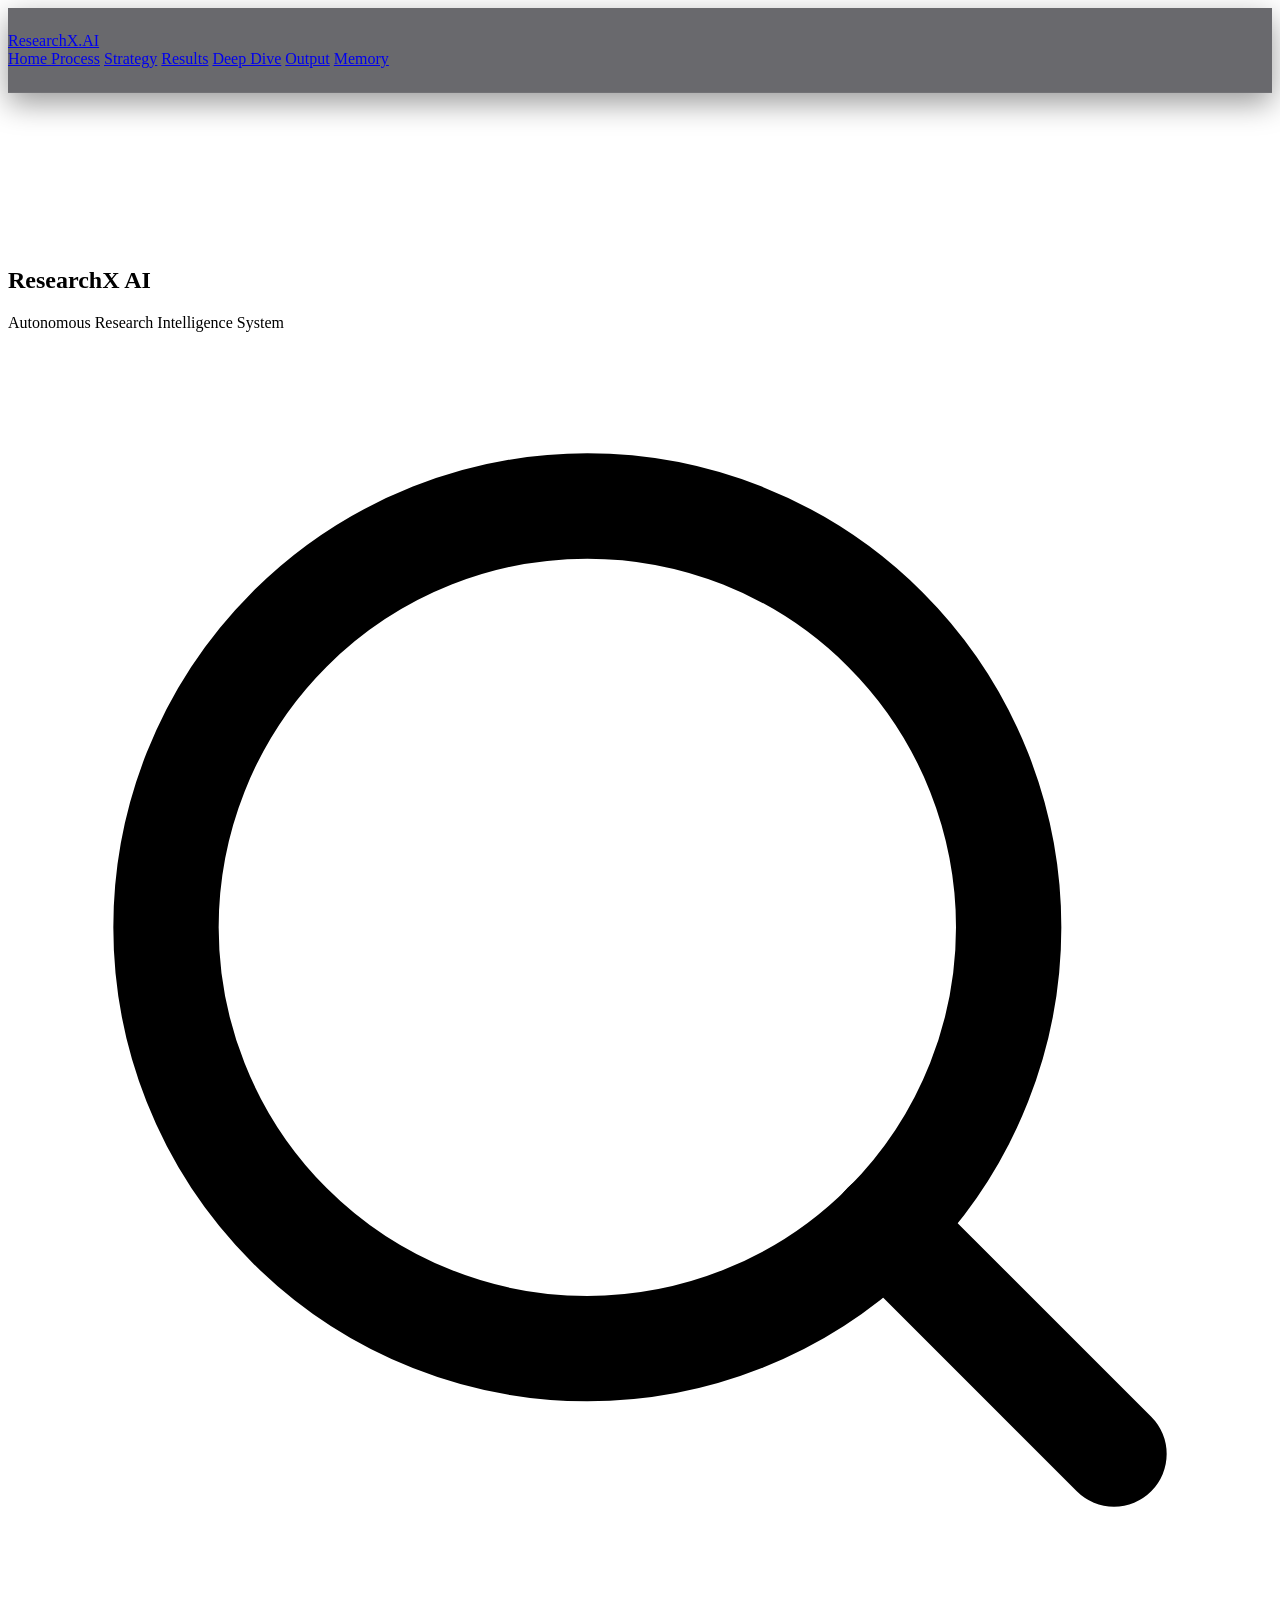
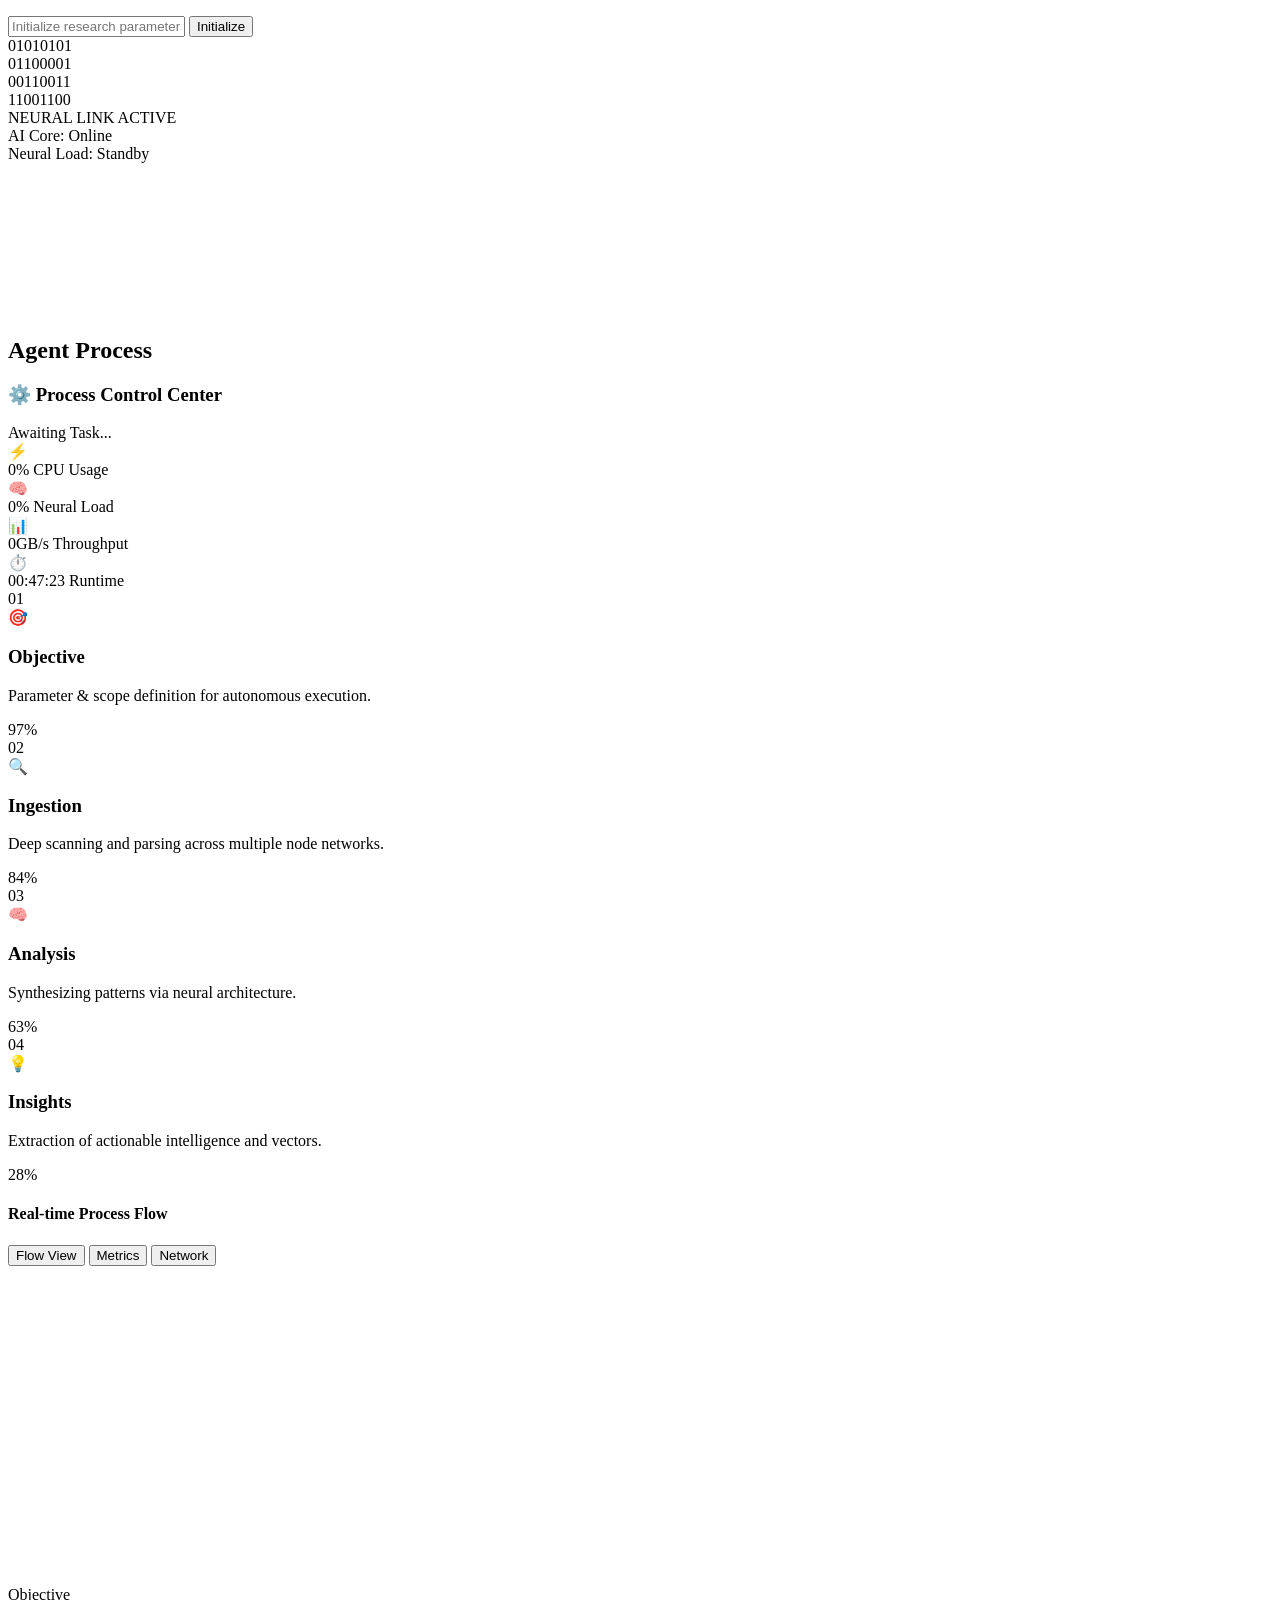
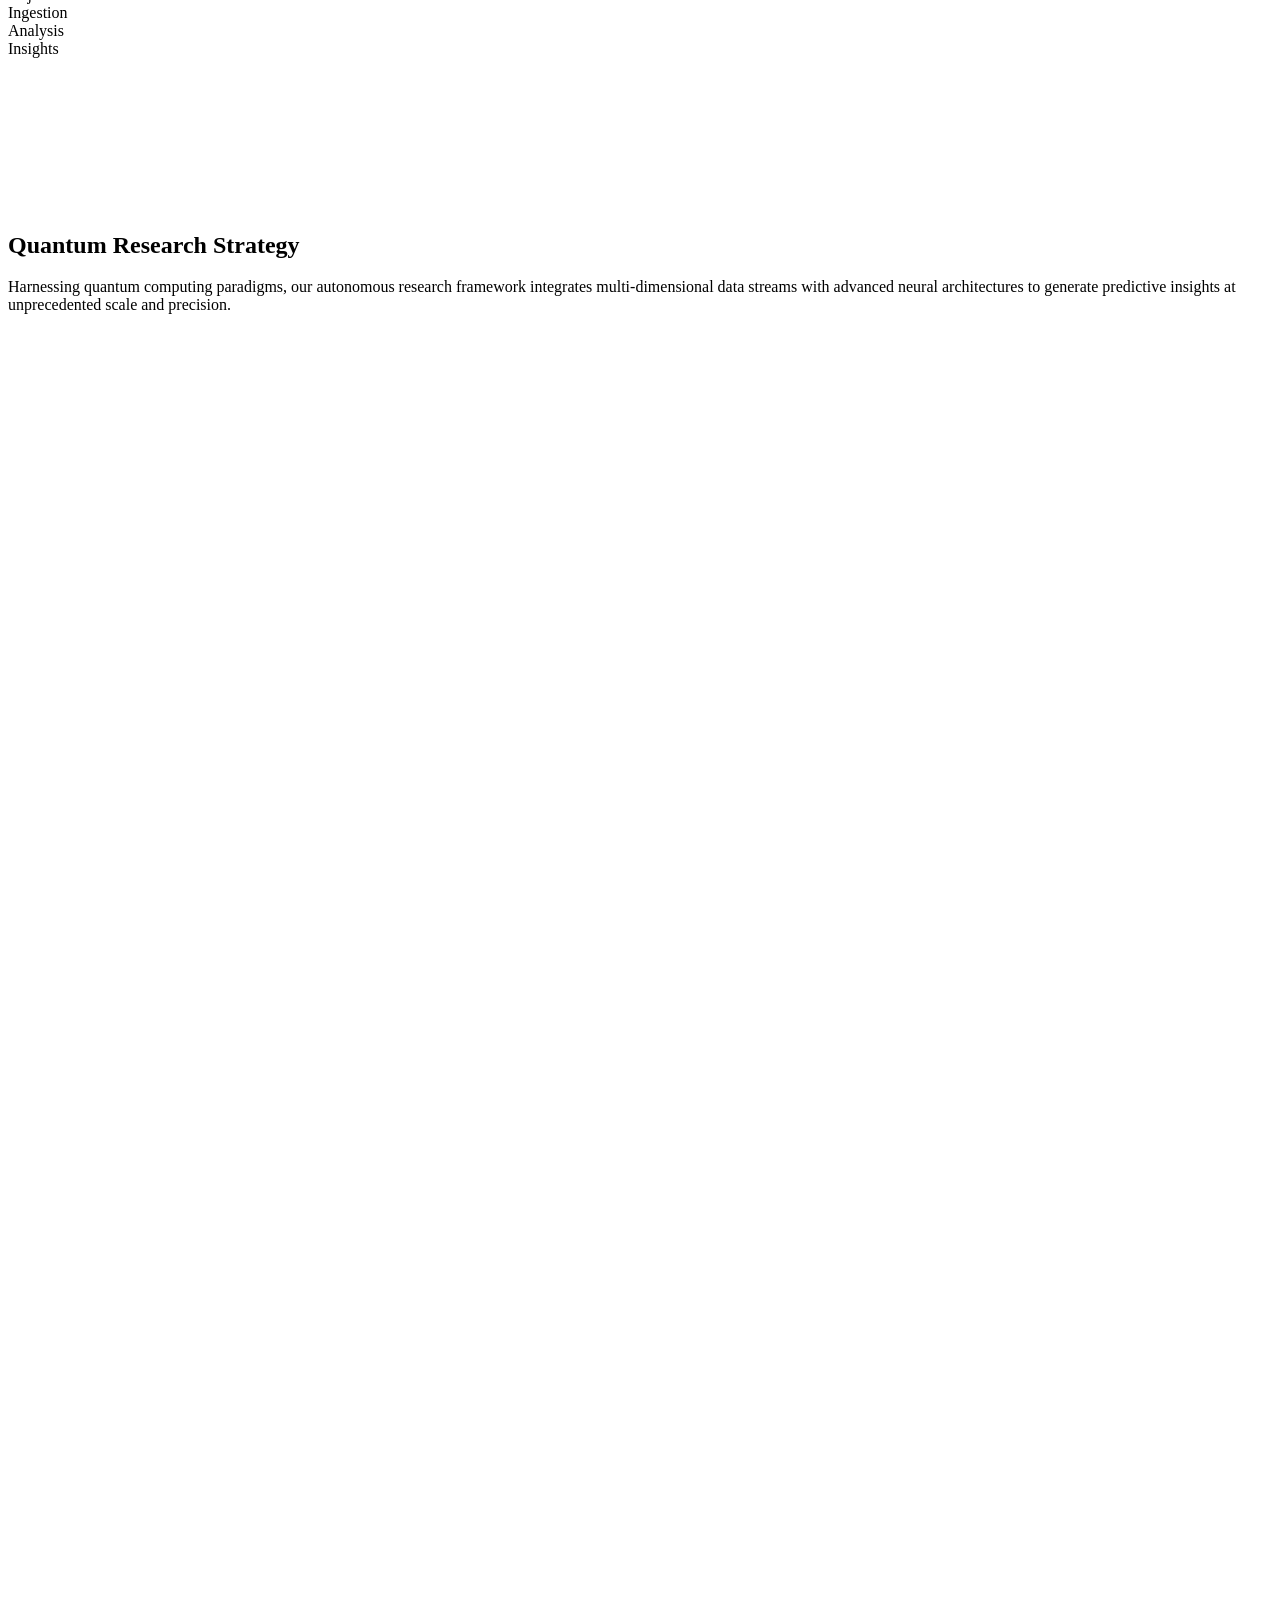
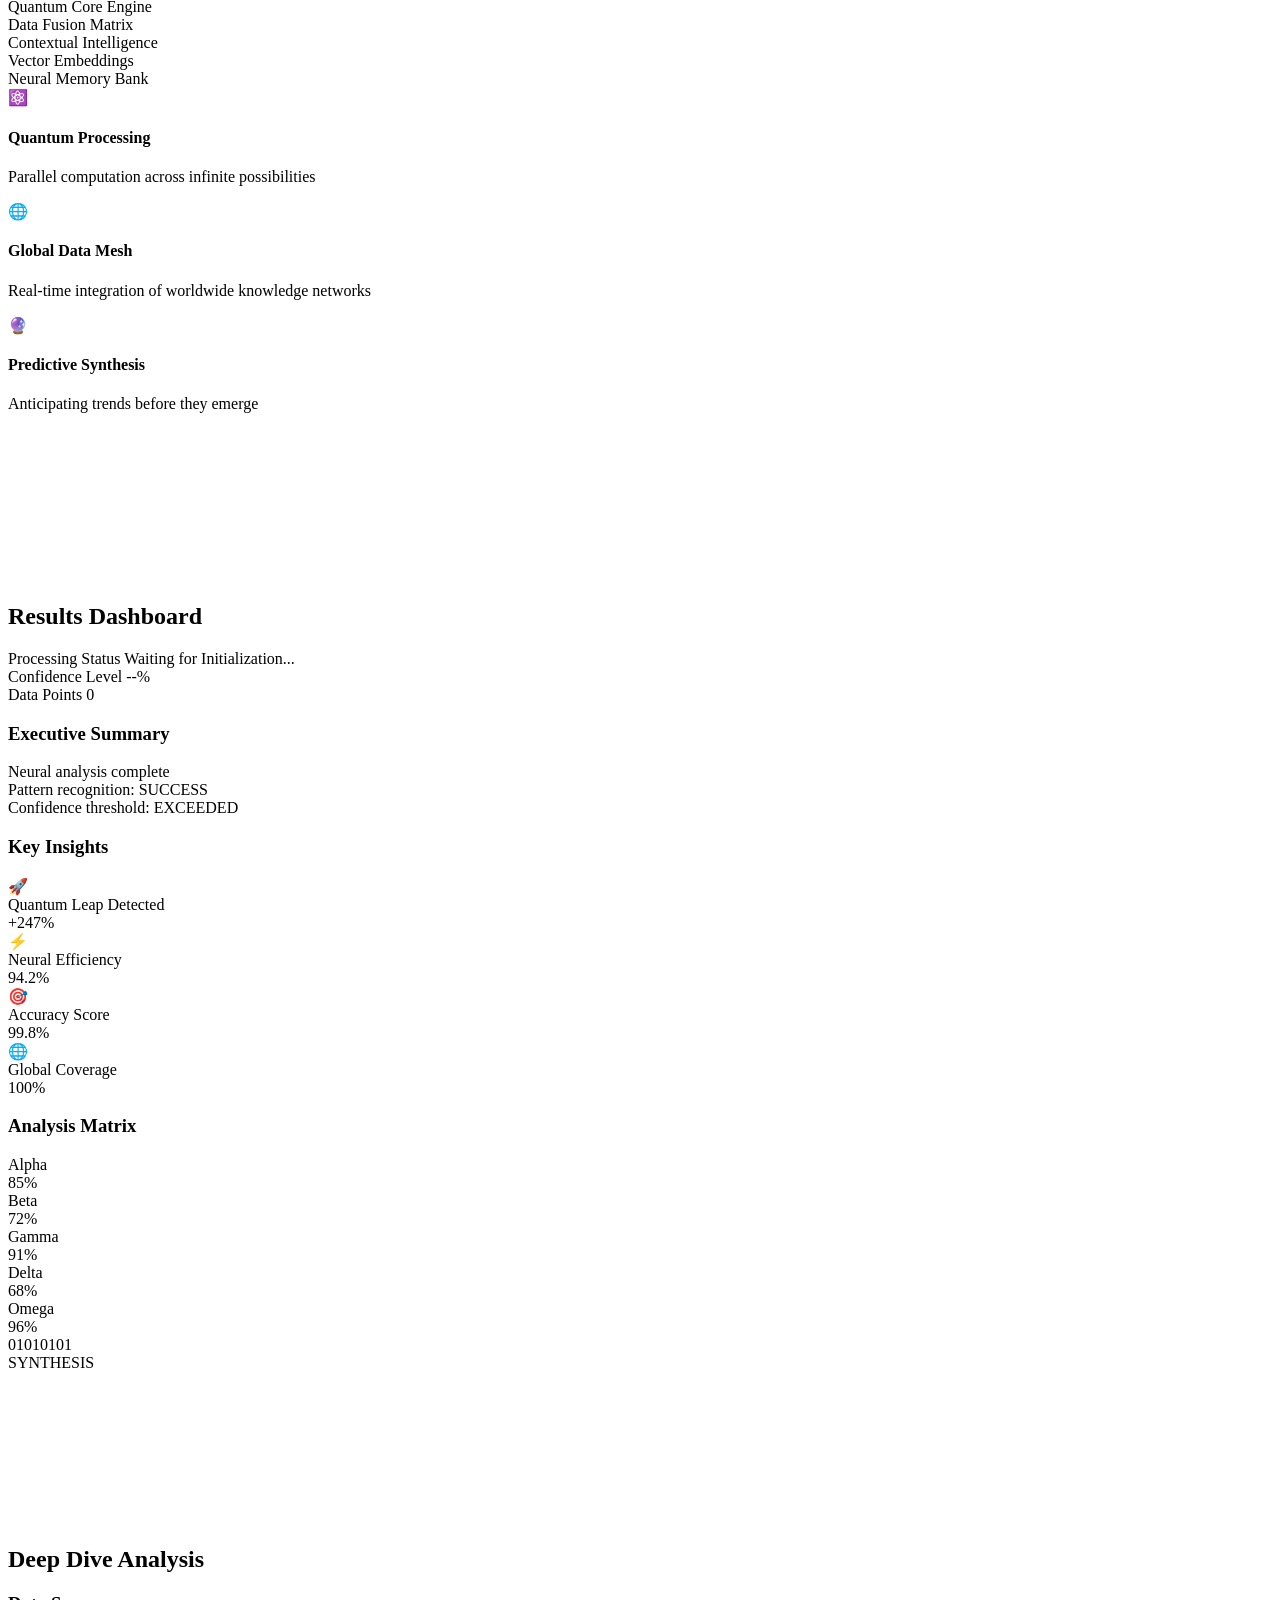
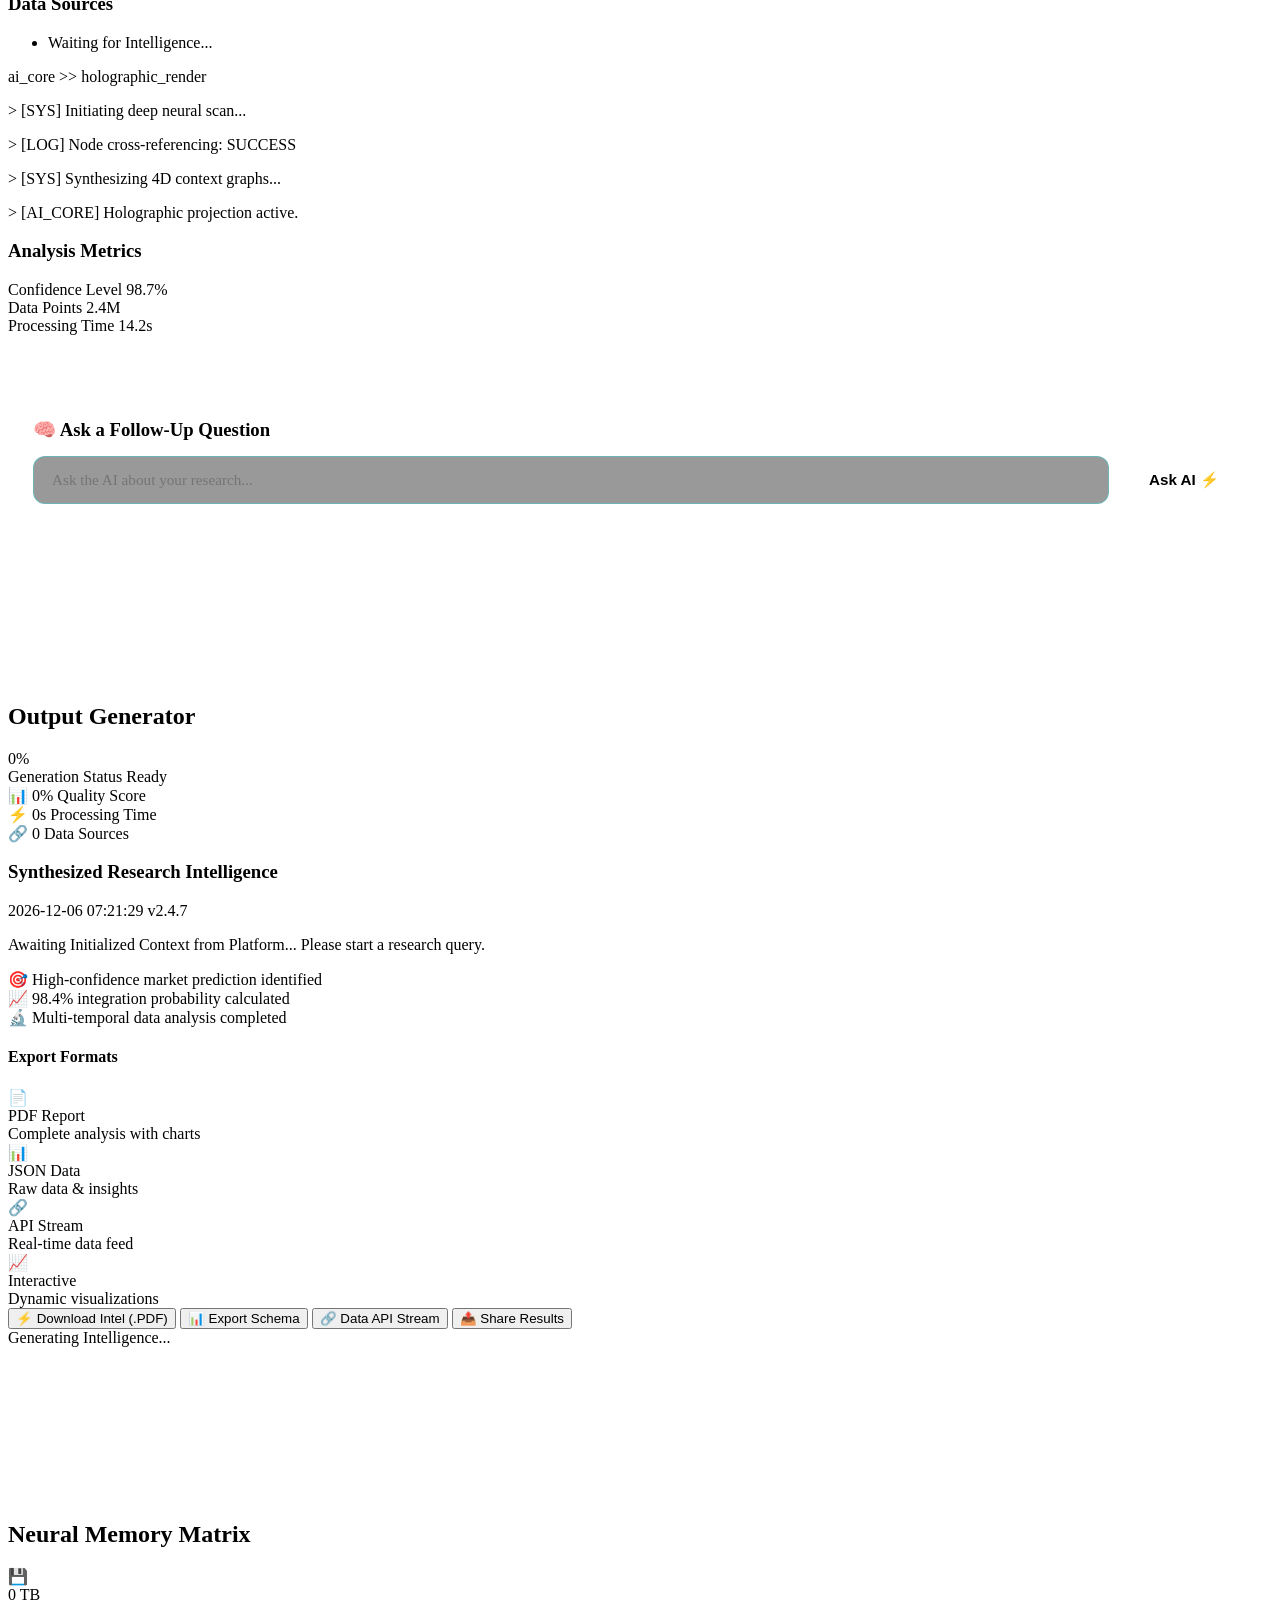
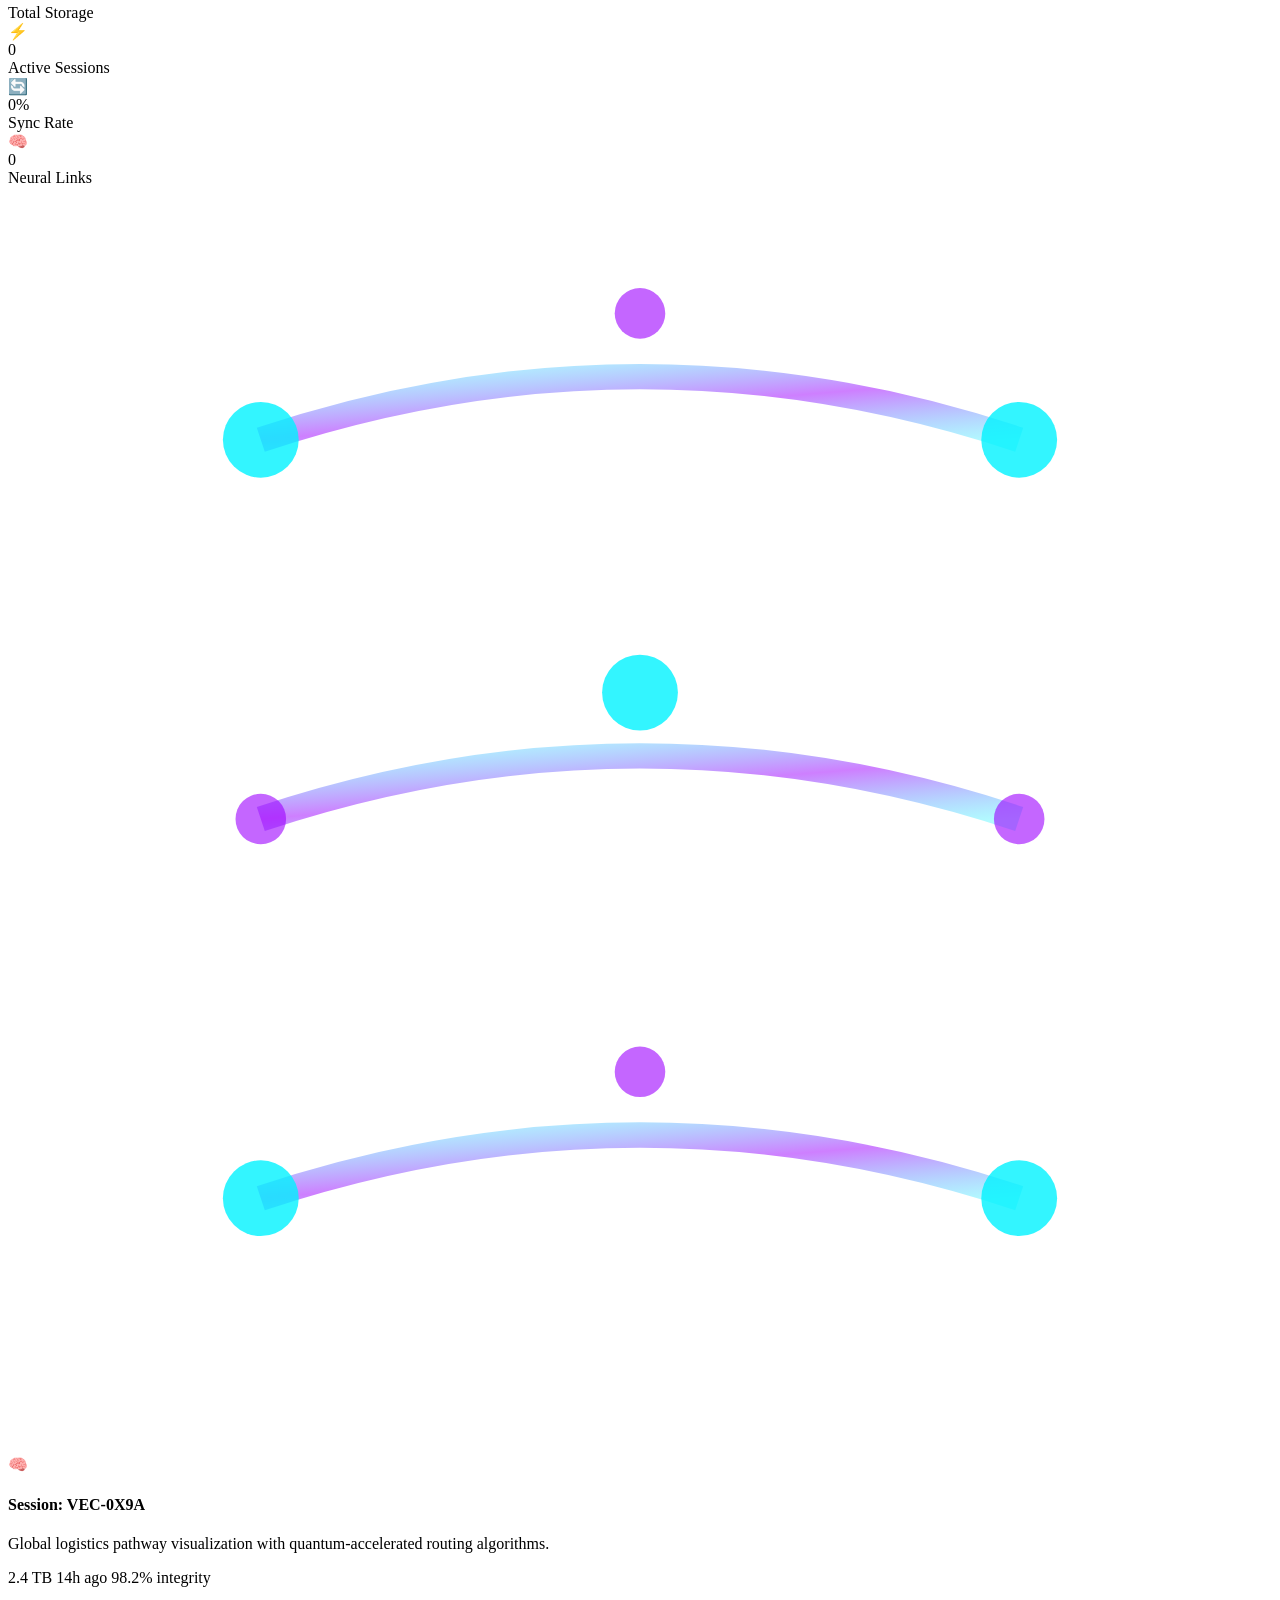
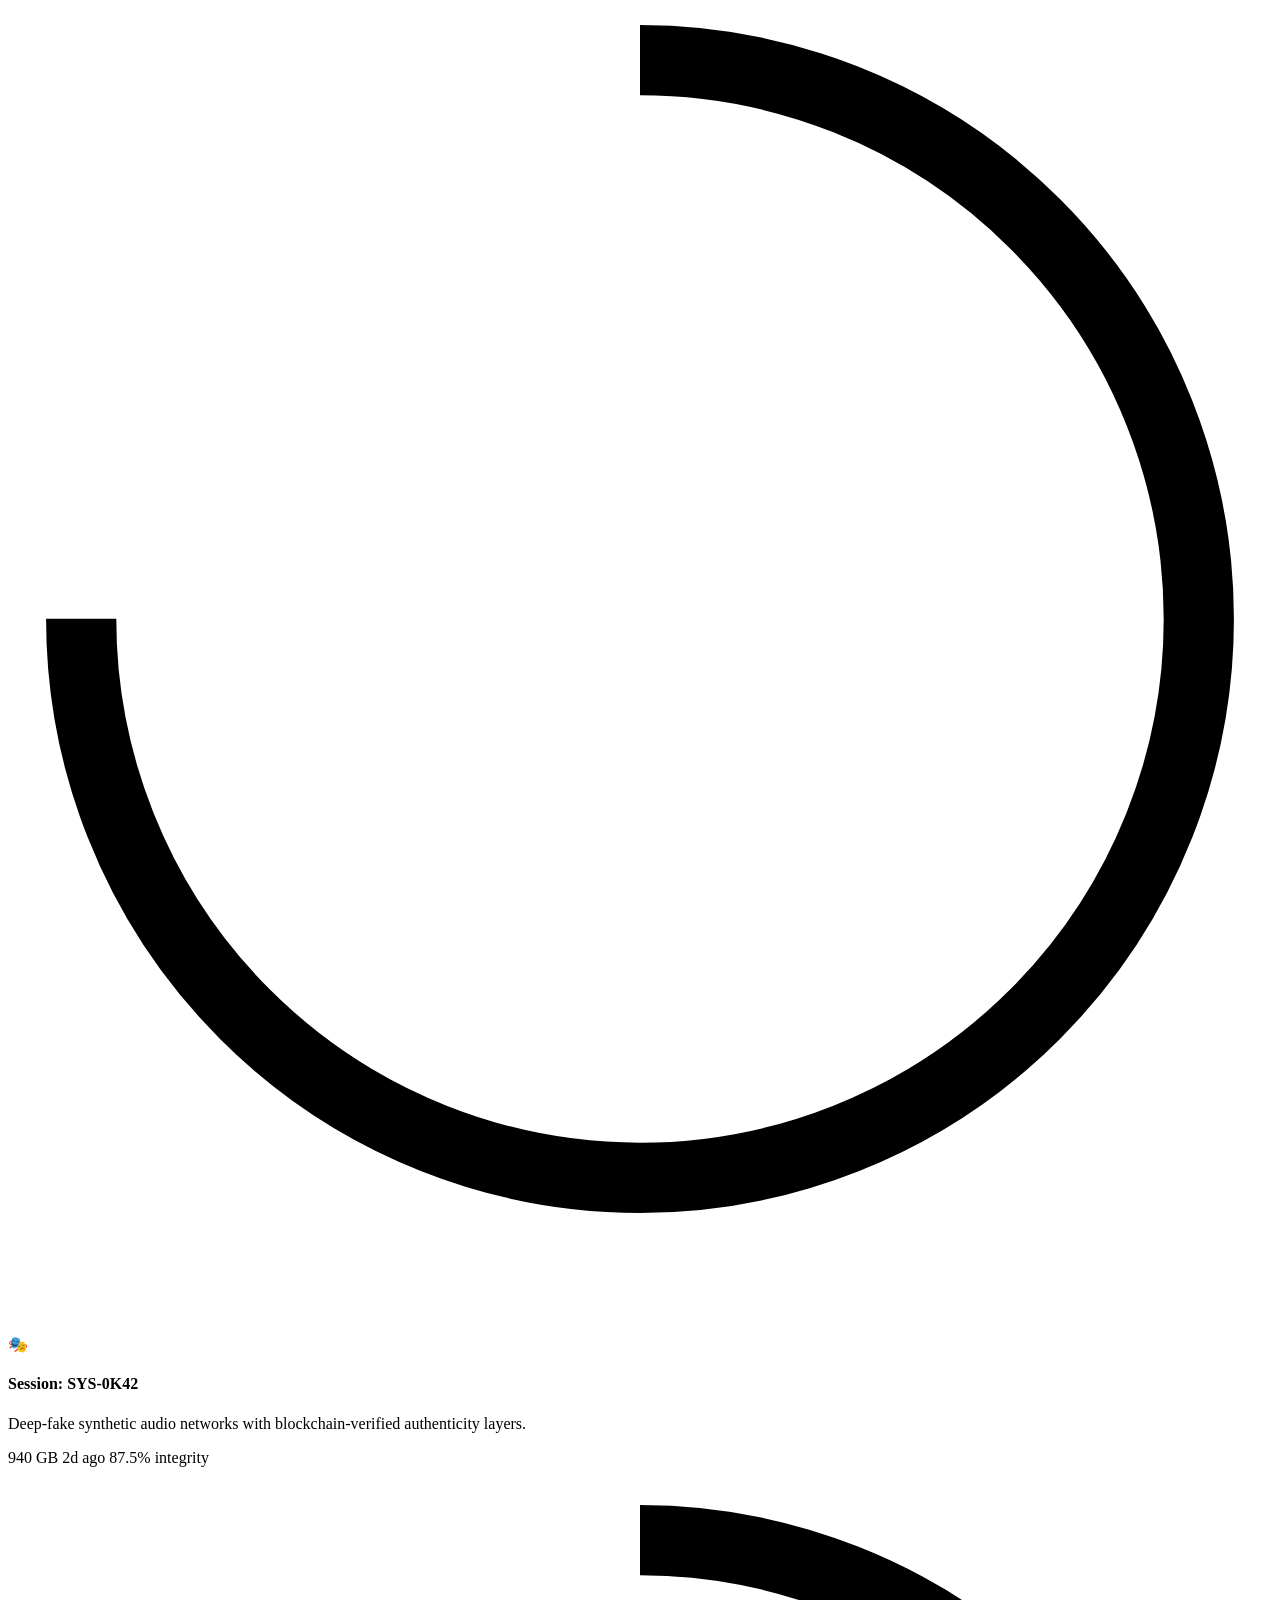
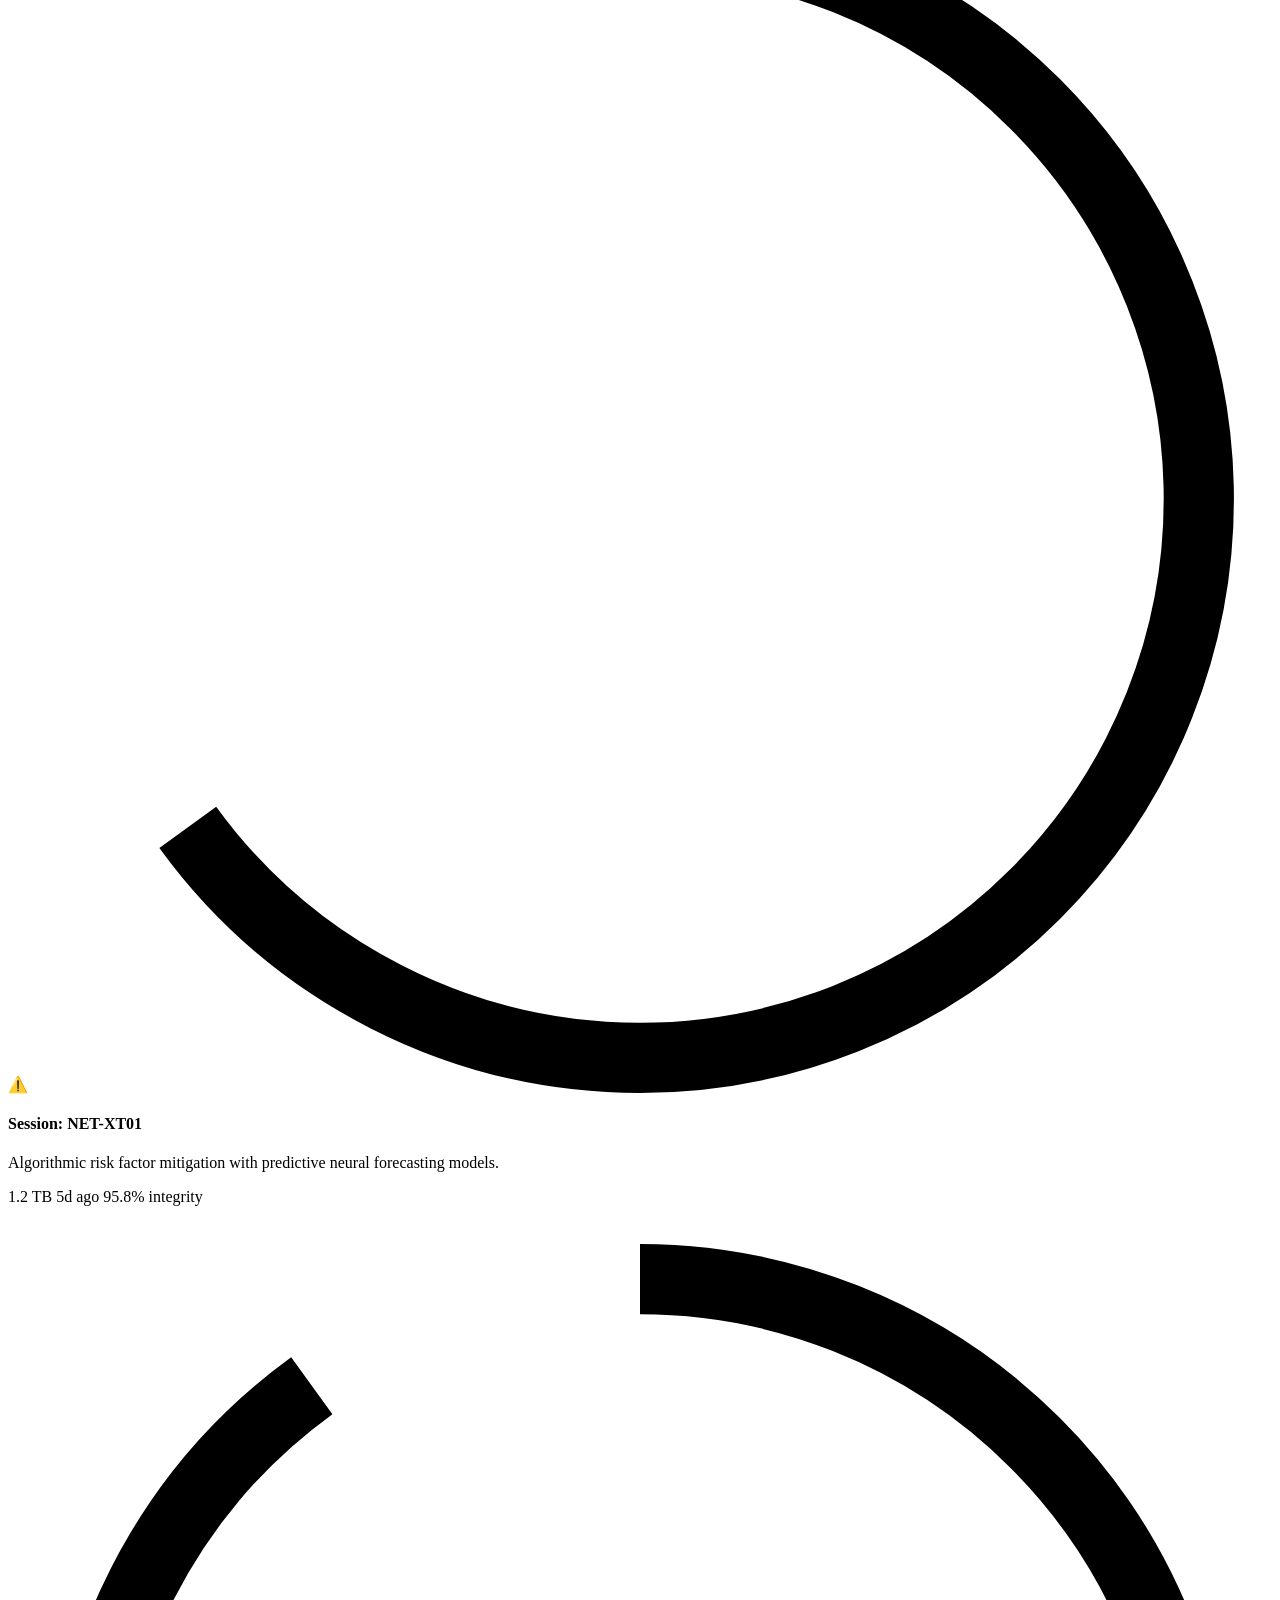
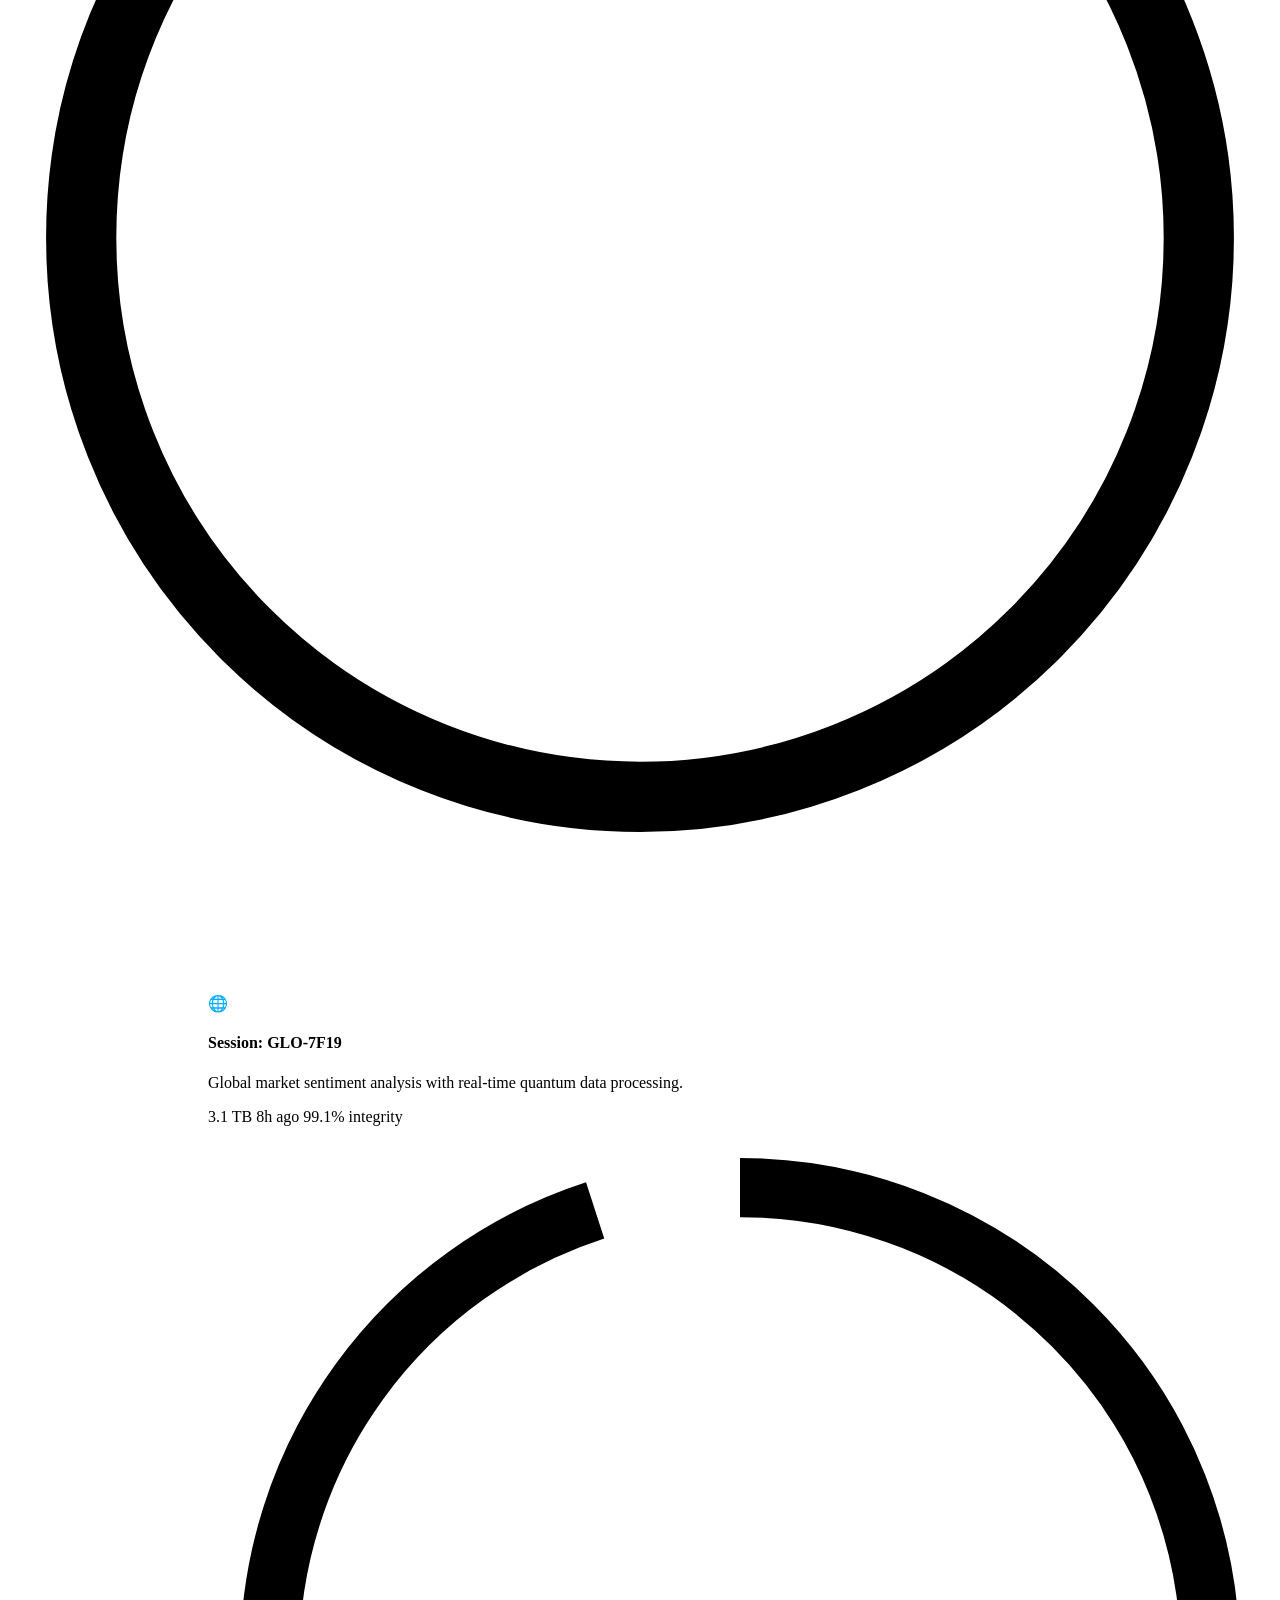
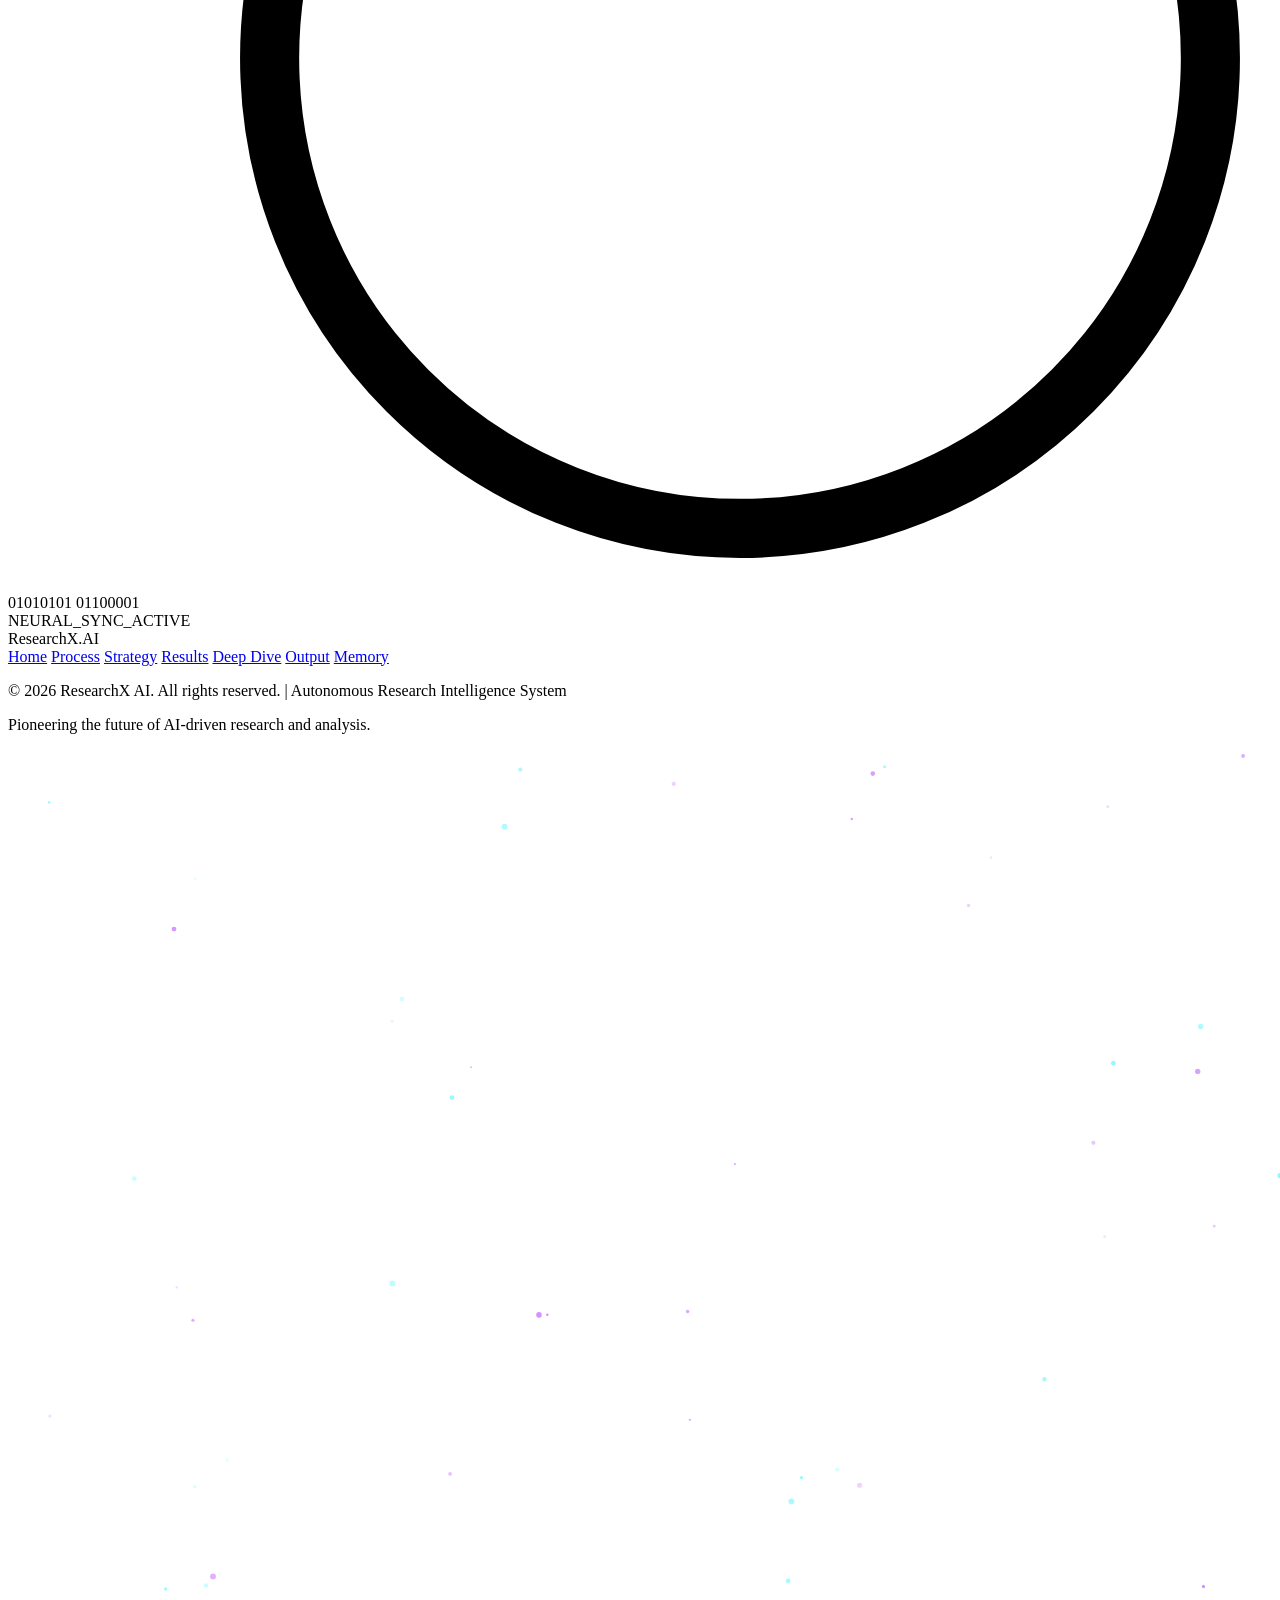
==== frontend/ResearchX AI Final Project/ResearchX AI HERO frames/index.html @ 34dccc49 "Add persistent task state, Gemini AI & PDF reports Introduce a persistent task state backend and int" ====
<!DOCTYPE html>
<html lang="en">

<head>
    <meta charset="UTF-8">
    <meta name="viewport" content="width=device-width, initial-scale=1.0">
    <title>ResearchX AI - Autonomous Research Intelligence System</title>
    <meta name="description"
        content="ResearchX AI is an autonomous research intelligence system. Explore the futuristic AI research website.">
    <link rel="stylesheet" href="styles.css">
    <link href="https://fonts.googleapis.com/css2?family=Space+Grotesk:wght@300;400;500;600;700&display=swap"
        rel="stylesheet">
</head>

<body>

    <nav class="navbar" id="navbar">
        <div class="nav-content">
            <a href="#home" class="logo">ResearchX<span>.AI</span></a>
            <div class="nav-links">
                <a href="#home" class="nav-item active">Home </a>
                <a href="#process" class="nav-item">Process</a>
                <a href="#strategy" class="nav-item">Strategy</a>
                <a href="#results" class="nav-item">Results</a>
                <a href="#deep-dive" class="nav-item">Deep Dive</a>
                <a href="#output" class="nav-item">Output</a>
                <a href="#memory" class="nav-item">Memory</a>
            </div>
        </div>
    </nav>

    <main>
        <!-- 1. HERO SECTION -->
        <section id="home" class="hero">
            <video autoplay loop muted playsinline class="bg-video">
                <source src="../Video_UI_Removal_kJtw-lLs.mp4" type="video/mp4">
            </video>
            <div class="video-overlay"></div>

            <div class="section-content">
                <div class="hero-content">
                    <h1 class="hero-title">ResearchX AI</h1>
                    <p class="subtitle">Autonomous Research Intelligence System</p>
                    <div class="search-box">
                        <svg class="search-icon" xmlns="http://www.w3.org/2000/svg" viewBox="0 0 24 24" fill="none"
                            stroke="currentColor" stroke-width="2" stroke-linecap="round" stroke-linejoin="round">
                            <circle cx="11" cy="11" r="8"></circle>
                            <line x1="21" y1="21" x2="16.65" y2="16.65"></line>
                        </svg>
                        <input type="text" placeholder="Initialize research parameters..." class="search-input">
                        <button class="btn-primary glow-btn">
                            <span>Initialize</span>
                        </button>
                    </div>
                </div>

                <!-- Futuristic Floating Elements -->
                <div class="floating-elements">
                    <div class="floating-orb orb1 glass pulse-shadow"></div>
                    <div class="floating-orb orb2 glass pulse-shadow"></div>
                    <div class="floating-orb orb3 glass pulse-shadow"></div>
                    <div class="data-flow df1">01010101</div>
                    <div class="data-flow df2">01100001</div>
                    <div class="data-flow df3">00110011</div>
                    <div class="data-flow df4">11001100</div>
                    <div class="holo-projection proj1">
                        <div class="holo-screen"></div>
                        <div class="holo-data">NEURAL LINK ACTIVE</div>
                    </div>
                    <div class="energy-wave wave1"></div>
                    <div class="energy-wave wave2"></div>
                    <div class="quantum-particle particle1"></div>
                    <div class="quantum-particle particle2"></div>
                    <div class="quantum-particle particle3"></div>
                </div>

                <!-- Subtle Status Panel -->
                <div class="status-panel glass glow-hover">
                    <div class="status-indicator online"></div>
                    <span class="status-text">AI Core: Online</span>
                    <div class="status-metric">Neural Load: 23%</div>
                </div>
            </div>
        </section>

        <!-- 2. PROCESS SECTION -->
        <section id="process" class="process">
            <video autoplay loop muted playsinline class="bg-video">
                <source src="../Video_UI_Removal_In_a_digital-art_style_this_sequence_depicts_a_Bijsq8g7.mp4"
                    type="video/mp4">
            </video>
            <div class="video-overlay"></div>

            <div class="section-content">
                <h2 class="section-title">Agent Process</h2>

                <!-- Process Control Panel -->
                <div class="process-control-panel glass card-3d">
                    <div class="control-header">
                        <h3><span class="control-icon">⚙️</span> Process Control Center</h3>
                        <div class="control-status">
                            <div class="status-indicator" id="process-status">
                                <div class="status-dot"></div>
                                <span class="status-text">Active</span>
                            </div>
                        </div>
                    </div>
                    <div class="control-metrics">
                        <div class="metric">
                            <span class="metric-icon">⚡</span>
                            <div class="metric-info">
                                <span class="metric-value" id="cpu-usage">87%</span>
                                <span class="metric-label">CPU Usage</span>
                            </div>
                        </div>
                        <div class="metric">
                            <span class="metric-icon">🧠</span>
                            <div class="metric-info">
                                <span class="metric-value" id="neural-load">94%</span>
                                <span class="metric-label">Neural Load</span>
                            </div>
                        </div>
                        <div class="metric">
                            <span class="metric-icon">📊</span>
                            <div class="metric-info">
                                <span class="metric-value" id="data-throughput">2.4GB/s</span>
                                <span class="metric-label">Throughput</span>
                            </div>
                        </div>
                        <div class="metric">
                            <span class="metric-icon">⏱️</span>
                            <div class="metric-info">
                                <span class="metric-value" id="process-time">00:47:23</span>
                                <span class="metric-label">Runtime</span>
                            </div>
                        </div>
                    </div>
                </div>

                <!-- Enhanced Workflow -->
                <div class="workflow-container">
                    <div class="workflow">
                        <div class="step glass glow-hover card-3d" data-step="1">
                            <div class="step-header">
                                <div class="step-number">01</div>
                            </div>
                            <div class="step-status" id="step1-status">
                                <div class="data-stream"></div>
                            </div>
                            <div class="icon">🎯</div>
                            <h3>Objective</h3>
                            <p>Parameter & scope definition for autonomous execution.</p>
                            <div class="step-progress">
                                <div class="progress-bar">
                                    <div class="progress-fill" id="step1-progress"></div>
                                </div>
                                <span class="progress-text" id="step1-text">100%</span>
                            </div>
                            <div class="step-particles">
                                <div class="particle p1"></div>
                                <div class="particle p2"></div>
                            </div>
                        </div>
                        <div class="connector" data-connector="1">
                            <div class="connector-line"></div>
                            <div class="data-flow">
                                <div class="data-packet"></div>
                                <div class="data-packet"></div>
                                <div class="data-packet"></div>
                            </div>
                        </div>
                        <div class="step glass glow-hover card-3d" data-step="2">
                            <div class="step-header">
                                <div class="step-number">02</div>
                            </div>
                            <div class="step-status" id="step2-status">
                                <div class="data-stream"></div>
                            </div>
                            <div class="icon">🔍</div>
                            <h3>Ingestion</h3>
                            <p>Deep scanning and parsing across multiple node networks.</p>
                            <div class="step-progress">
                                <div class="progress-bar">
                                    <div class="progress-fill" id="step2-progress"></div>
                                </div>
                                <span class="progress-text" id="step2-text">87%</span>
                            </div>
                            <div class="step-particles">
                                <div class="particle p1"></div>
                                <div class="particle p2"></div>
                            </div>
                        </div>
                        <div class="connector" data-connector="2">
                            <div class="connector-line"></div>
                            <div class="data-flow">
                                <div class="data-packet"></div>
                                <div class="data-packet"></div>
                                <div class="data-packet"></div>
                            </div>
                        </div>
                        <div class="step glass glow-hover card-3d" data-step="3">
                            <div class="step-header">
                                <div class="step-number">03</div>
                            </div>
                            <div class="step-status" id="step3-status">
                                <div class="data-stream"></div>
                            </div>
                            <div class="icon">🧠</div>
                            <h3>Analysis</h3>
                            <p>Synthesizing patterns via neural architecture.</p>
                            <div class="step-progress">
                                <div class="progress-bar">
                                    <div class="progress-fill" id="step3-progress"></div>
                                </div>
                                <span class="progress-text" id="step3-text">64%</span>
                            </div>
                            <div class="step-particles">
                                <div class="particle p1"></div>
                                <div class="particle p2"></div>
                            </div>
                        </div>
                        <div class="connector" data-connector="3">
                            <div class="connector-line"></div>
                            <div class="data-flow">
                                <div class="data-packet"></div>
                                <div class="data-packet"></div>
                                <div class="data-packet"></div>
                            </div>
                        </div>
                        <div class="step glass glow-hover card-3d" data-step="4">
                            <div class="step-header">
                                <div class="step-number">04</div>
                            </div>
                            <div class="step-status" id="step4-status">
                                <div class="data-stream"></div>
                            </div>
                            <div class="icon">💡</div>
                            <h3>Insights</h3>
                            <p>Extraction of actionable intelligence and vectors.</p>
                            <div class="step-progress">
                                <div class="progress-bar">
                                    <div class="progress-fill" id="step4-progress"></div>
                                </div>
                                <span class="progress-text" id="step4-text">23%</span>
                            </div>
                            <div class="step-particles">
                                <div class="particle p1"></div>
                                <div class="particle p2"></div>
                            </div>
                        </div>
                    </div>

                    <!-- Process Visualization -->
                    <div class="process-visualization">
                        <div class="viz-header">
                            <h4>Real-time Process Flow</h4>
                            <div class="viz-controls">
                                <button class="viz-btn active" data-view="flow">Flow View</button>
                                <button class="viz-btn" data-view="metrics">Metrics</button>
                                <button class="viz-btn" data-view="network">Network</button>
                            </div>
                        </div>
                        <div class="viz-content">
                            <div class="flow-diagram">
                                <svg class="flow-svg" viewBox="0 0 800 200">
                                    <!-- Flow paths will be dynamically generated -->
                                </svg>
                                <div class="flow-nodes">
                                    <div class="flow-node active" data-node="1">
                                        <div class="node-pulse"></div>
                                        <span>Objective</span>
                                    </div>
                                    <div class="flow-node active" data-node="2">
                                        <div class="node-pulse"></div>
                                        <span>Ingestion</span>
                                    </div>
                                    <div class="flow-node active" data-node="3">
                                        <div class="node-pulse"></div>
                                        <span>Analysis</span>
                                    </div>
                                    <div class="flow-node" data-node="4">
                                        <div class="node-pulse"></div>
                                        <span>Insights</span>
                                    </div>
                                </div>
                            </div>
                        </div>
                    </div>
                </div>
            </div>
        </section>

        <!-- 3. STRATEGY SECTION -->
        <section id="strategy" class="strategy">
            <video autoplay loop muted playsinline class="bg-video">
                <source src="../Video_UI_Removal_cYR4yF6f.mp4" type="video/mp4">
            </video>
            <div class="video-overlay"></div>

            <div class="section-content">
                <h2 class="section-title">Quantum Research Strategy</h2>
                <p class="strategy-description">Harnessing quantum computing paradigms, our autonomous research
                    framework integrates multi-dimensional data streams with advanced neural architectures to generate
                    predictive insights at unprecedented scale and precision.</p>
                <div class="neural-net">
                    <svg class="connection-lines" viewBox="0 0 100 100" preserveAspectRatio="none">
                        <line x1="20" y1="20" x2="50" y2="50" />
                        <line x1="80" y1="20" x2="50" y2="50" />
                        <line x1="20" y1="80" x2="50" y2="50" />
                        <line x1="80" y1="80" x2="50" y2="50" />
                    </svg>
                    <div class="node core glass card-3d pulse-shadow float-medium">Quantum Core Engine</div>
                    <div class="node sub n1 glass card-3d float-slow">Data Fusion Matrix</div>
                    <div class="node sub n2 glass card-3d float-fast">Contextual Intelligence</div>
                    <div class="node sub n3 glass card-3d float-slow">Vector Embeddings</div>
                    <div class="node sub n4 glass card-3d float-medium">Neural Memory Bank</div>
                </div>
                <div class="strategy-features">
                    <div class="feature glass glow-hover card-3d">
                        <div class="icon">⚛️</div>
                        <h4>Quantum Processing</h4>
                        <p>Parallel computation across infinite possibilities</p>
                    </div>
                    <div class="feature glass glow-hover card-3d">
                        <div class="icon">🌐</div>
                        <h4>Global Data Mesh</h4>
                        <p>Real-time integration of worldwide knowledge networks</p>
                    </div>
                    <div class="feature glass glow-hover card-3d">
                        <div class="icon">🔮</div>
                        <h4>Predictive Synthesis</h4>
                        <p>Anticipating trends before they emerge</p>
                    </div>
                </div>
            </div>
        </section>

        <!-- 4. RESULTS SECTION -->
        <section id="results" class="results">
            <video autoplay loop muted playsinline class="bg-video">
                <source src="../Video_UI_Removal_1CVaLrTI.mp4" type="video/mp4">
            </video>
            <div class="video-overlay"></div>

            <div class="section-content">
                <h2 class="section-title">Results Dashboard</h2>
                <div class="dashboard-metrics">
                    <div class="metric-display glass">
                        <span class="metric-label">Processing Status</span>
                        <span class="metric-value" id="processing-status">Analyzing...</span>
                    </div>
                    <div class="metric-display glass">
                        <span class="metric-label">Confidence Level</span>
                        <span class="metric-value" id="confidence-level">98.7%</span>
                    </div>
                    <div class="metric-display glass">
                        <span class="metric-label">Data Points</span>
                        <span class="metric-value" id="data-points">2.4M</span>
                    </div>
                </div>
                <div class="dashboard-grid">
                    <div class="card glass glow-hover card-3d float-slow">
                        <h3>Executive Summary</h3>
                        <div class="executive-content">
                            <div class="summary-line">Neural analysis complete</div>
                            <div class="summary-line">Pattern recognition: <span class="highlight">SUCCESS</span></div>
                            <div class="summary-line">Confidence threshold: <span class="highlight">EXCEEDED</span>
                            </div>
                            <div class="progress-bar">
                                <div class="progress-fill" style="width: 87%"></div>
                            </div>
                        </div>
                    </div>
                    <div class="card glass glow-hover card-3d float-medium">
                        <h3>Key Insights</h3>
                        <div class="insights-grid">
                            <div class="insight-item">
                                <div class="insight-icon">🚀</div>
                                <div class="insight-text">Quantum Leap Detected</div>
                                <div class="insight-value">+247%</div>
                            </div>
                            <div class="insight-item">
                                <div class="insight-icon">⚡</div>
                                <div class="insight-text">Neural Efficiency</div>
                                <div class="insight-value">94.2%</div>
                            </div>
                            <div class="insight-item">
                                <div class="insight-icon">🎯</div>
                                <div class="insight-text">Accuracy Score</div>
                                <div class="insight-value">99.8%</div>
                            </div>
                            <div class="insight-item">
                                <div class="insight-icon">🌐</div>
                                <div class="insight-text">Global Coverage</div>
                                <div class="insight-value">100%</div>
                            </div>
                        </div>
                    </div>
                    <div class="card glass glow-hover wide card-3d float-fast">
                        <h3>Analysis Matrix</h3>
                        <div class="matrix-container">
                            <div class="matrix-bars">
                                <div class="bar-group">
                                    <div class="bar-label">Alpha</div>
                                    <div class="bar-container">
                                        <div class="bar-fill" data-value="85"></div>
                                    </div>
                                    <div class="bar-value">85%</div>
                                </div>
                                <div class="bar-group">
                                    <div class="bar-label">Beta</div>
                                    <div class="bar-container">
                                        <div class="bar-fill" data-value="72"></div>
                                    </div>
                                    <div class="bar-value">72%</div>
                                </div>
                                <div class="bar-group">
                                    <div class="bar-label">Gamma</div>
                                    <div class="bar-container">
                                        <div class="bar-fill" data-value="91"></div>
                                    </div>
                                    <div class="bar-value">91%</div>
                                </div>
                                <div class="bar-group">
                                    <div class="bar-label">Delta</div>
                                    <div class="bar-container">
                                        <div class="bar-fill" data-value="68"></div>
                                    </div>
                                    <div class="bar-value">68%</div>
                                </div>
                                <div class="bar-group">
                                    <div class="bar-label">Omega</div>
                                    <div class="bar-container">
                                        <div class="bar-fill" data-value="96"></div>
                                    </div>
                                    <div class="bar-value">96%</div>
                                </div>
                            </div>
                            <div class="matrix-overlay">
                                <div class="scan-line"></div>
                            </div>
                        </div>
                    </div>
                </div>
                <div class="dashboard-particles">
                    <div class="particle p1"></div>
                    <div class="particle p2"></div>
                    <div class="particle p3"></div>
                    <div class="data-flow df1">01010101</div>
                    <div class="data-flow df2">SYNTHESIS</div>
                </div>
            </div>
        </section>

        <!-- 5. DEEP DIVE SECTION -->
        <section id="deep-dive" class="deep-dive">
            <video autoplay loop muted playsinline class="bg-video">
                <source src="../ResearchX%20AI%20Deep%20Dive%20Frames/Deep%20Dive%20Section.mp4" type="video/mp4">
            </video>
            <div class="video-overlay"></div>

            <div class="section-content parallax-layer" data-speed="0.8">
                <h2 class="section-title parallax-layer" data-speed="1.2">Deep Dive Analysis</h2>
                <div class="deep-dive-grid">
                    <div class="side-panel glass float-slow card-3d">
                        <h3>Data Sources</h3>
                        <ul class="source-list">
                            <li><span class="neon-dot"></span> SEC Filings Array</li>
                            <li><span class="neon-dot"></span> ArXiv Neural Nodes</li>
                            <li><span class="neon-dot"></span> Sentiment API Feed</li>
                            <li><span class="neon-dot"></span> Web3 Datasets</li>
                        </ul>
                    </div>
                    <div class="central-panel glass glow-hover float-fast card-3d parallax-layer" data-speed="1.5">
                        <div class="terminal-header">
                            <span class="dot red"></span><span class="dot yellow"></span><span class="dot green"></span>
                            <span class="term-title">ai_core >> holographic_render</span>
                        </div>
                        <div class="terminal-body">
                            <p>> [SYS] Initiating deep neural scan...</p>
                            <p class="glitch-line p-delay-1">> [LOG] Node cross-referencing: <span
                                    class="neon-text">SUCCESS</span></p>
                            <p class="p-delay-2">> [SYS] Synthesizing 4D context graphs...</p>
                            <p class="pulse-text p-delay-3">> [AI_CORE] Holographic projection active.</p>
                            <div class="holographic-chart">
                                <div class="holo-ring r1"></div>
                                <div class="holo-ring r2"></div>
                                <div class="holo-ring r3"></div>
                            </div>
                        </div>
                    </div>
                    <div class="floating-panel glass card-3d float-medium">
                        <h3>Analysis Metrics</h3>
                        <div class="metric">
                            <span class="metric-label">Confidence Level</span>
                            <span class="metric-value neon-text">98.7%</span>
                        </div>
                        <div class="metric">
                            <span class="metric-label">Data Points</span>
                            <span class="metric-value neon-text">2.4M</span>
                        </div>
                        <div class="metric">
                            <span class="metric-label">Processing Time</span>
                            <span class="metric-value neon-text">14.2s</span>
                        </div>
                        <div class="holographic-mini">
                            <div class="mini-ring"></div>
                            <div class="mini-ring"></div>
                        </div>
                    </div>
                </div>

                <!-- Deep Dive Follow-Up Q&A -->
                <div class="deep-dive-qa glass card-3d" style="margin-top: 40px; padding: 25px; border-radius: 16px;">
                    <h3 style="color: var(--neon-cyan); margin-bottom: 15px;">🧠 Ask a Follow-Up Question</h3>
                    <div style="display: flex; gap: 12px;">
                        <input type="text" id="deep-dive-question" 
                               placeholder="Ask the AI about your research..."
                               style="flex: 1; background: rgba(0,0,0,0.4); border: 1px solid rgba(0,243,255,0.3); 
                                      color: var(--text-main); padding: 14px 18px; border-radius: 12px; 
                                      font-size: 0.95rem; font-family: inherit; outline: none;
                                      transition: border-color 0.3s ease;">
                        <button id="deep-dive-ask-btn" 
                                style="background: linear-gradient(135deg, var(--neon-cyan), var(--neon-purple));
                                       border: none; color: #000; font-weight: 700; padding: 14px 28px;
                                       border-radius: 12px; cursor: pointer; font-size: 0.95rem;
                                       transition: transform 0.2s ease, box-shadow 0.3s ease;">
                            Ask AI ⚡
                        </button>
                    </div>
                    <div id="deep-dive-answer" style="margin-top: 15px; padding: 15px; display: none;
                         background: rgba(0,243,255,0.05); border-left: 3px solid var(--neon-cyan);
                         border-radius: 0 8px 8px 0; color: var(--text-muted); line-height: 1.6;
                         font-size: 0.9rem;">
                    </div>
                </div>
            </div>
        </section>

        <!-- 6. OUTPUT GENERATOR SECTION -->
        <section id="output" class="output">
            <video autoplay loop muted playsinline class="bg-video">
                <source src="../ResearchX%20AI%20Output%20Frames/Luma%20Output%20page%20video.mp4" type="video/mp4">
            </video>
            <div class="video-overlay"></div>

            <div class="section-content parallax-layer" data-speed="1.1">
                <h2 class="section-title">Output Generator</h2>
                <div class="output-container glass card-3d float-slow">
                    <!-- Output Status Dashboard -->
                    <div class="output-status">
                        <div class="status-indicator">
                            <div class="status-ring">
                                <div class="status-fill" id="generation-progress"></div>
                            </div>
                            <div class="status-text">
                                <span class="status-label">Generation Status</span>
                                <span class="status-value" id="generation-status">Ready</span>
                            </div>
                        </div>
                        <div class="output-metrics">
                            <div class="metric-item">
                                <span class="metric-icon">📊</span>
                                <span class="metric-value" id="output-quality">98.7%</span>
                                <span class="metric-label">Quality Score</span>
                            </div>
                            <div class="metric-item">
                                <span class="metric-icon">⚡</span>
                                <span class="metric-value" id="processing-speed">2.4s</span>
                                <span class="metric-label">Processing Time</span>
                            </div>
                            <div class="metric-item">
                                <span class="metric-icon">🔗</span>
                                <span class="metric-value" id="data-sources">1,247</span>
                                <span class="metric-label">Data Sources</span>
                            </div>
                        </div>
                    </div>

                    <!-- Enhanced Document Viewer -->
                    <div class="document-viewer">
                        <div class="doc-header">
                            <h3><span class="neon-dot"></span> Synthesized Research Intelligence</h3>
                            <div class="doc-meta">
                                <span class="doc-timestamp" id="doc-timestamp">2026-03-29 14:23:47</span>
                                <span class="doc-version">v2.4.7</span>
                            </div>
                        </div>
                        <div class="doc-content">
                            <p class="doc-text">The overarching analysis dictates a 98.4% probability of market
                                integration within the designated parameter clusters. Advanced neural pathways executed
                                extensive comparative routines utilizing multi-temporal historical data vectors to
                                arrive at this highly confident paradigm mapping.</p>
                            <div class="doc-insights">
                                <div class="insight-item">
                                    <span class="insight-icon">🎯</span>
                                    <span class="insight-text">High-confidence market prediction identified</span>
                                </div>
                                <div class="insight-item">
                                    <span class="insight-icon">📈</span>
                                    <span class="insight-text">98.4% integration probability calculated</span>
                                </div>
                                <div class="insight-item">
                                    <span class="insight-icon">🔬</span>
                                    <span class="insight-text">Multi-temporal data analysis completed</span>
                                </div>
                            </div>
                        </div>
                        <div class="doc-shimmer"></div>
                        <div class="doc-particles">
                            <div class="particle p1"></div>
                            <div class="particle p2"></div>
                            <div class="particle p3"></div>
                        </div>
                    </div>

                    <!-- Output Formats Grid -->
                    <div class="output-formats">
                        <h4>Export Formats</h4>
                        <div class="format-grid">
                            <div class="format-card glass glow-hover" data-format="pdf">
                                <div class="format-icon">📄</div>
                                <div class="format-name">PDF Report</div>
                                <div class="format-desc">Complete analysis with charts</div>
                            </div>
                            <div class="format-card glass glow-hover" data-format="json">
                                <div class="format-icon">📊</div>
                                <div class="format-name">JSON Data</div>
                                <div class="format-desc">Raw data & insights</div>
                            </div>
                            <div class="format-card glass glow-hover" data-format="api">
                                <div class="format-icon">🔗</div>
                                <div class="format-name">API Stream</div>
                                <div class="format-desc">Real-time data feed</div>
                            </div>
                            <div class="format-card glass glow-hover" data-format="viz">
                                <div class="format-icon">📈</div>
                                <div class="format-name">Interactive</div>
                                <div class="format-desc">Dynamic visualizations</div>
                            </div>
                        </div>
                    </div>

                    <!-- Action Buttons -->
                    <div class="action-buttons">
                        <button class="btn-primary glow-btn pulse-shadow parallax-layer" data-speed="1.4"
                            id="pdf-download-btn">
                            <span>⚡ Download Intel (.PDF)</span>
                            <div class="btn-glow"></div>
                        </button>
                        <button class="btn-secondary glow-hover" id="export-schema-btn">
                            <span>📊 Export Schema</span>
                        </button>
                        <button class="btn-secondary glow-hover" id="data-api-btn">
                            <span>🔗 Data API Stream</span>
                        </button>
                        <button class="btn-secondary glow-hover" id="share-btn">
                            <span>📤 Share Results</span>
                        </button>
                    </div>

                    <!-- Processing Animation -->
                    <div class="processing-overlay" id="processing-overlay">
                        <div class="processing-ring">
                            <div class="processing-dot"></div>
                        </div>
                        <div class="processing-text">Generating Intelligence...</div>
                    </div>
                </div>
            </div>
        </section>

        <!-- 7. MEMORY SYSTEM SECTION -->
        <section id="memory" class="memory">
            <video autoplay loop muted playsinline class="bg-video">
                <source src="../ResearchX%20AI%20Memory%20Frames/Memory%20Section.mp4" type="video/mp4">
            </video>
            <div class="video-overlay"></div>

            <div class="section-content parallax-layer" data-speed="0.9">
                <h2 class="section-title">Neural Memory Matrix</h2>

                <!-- Memory Stats Dashboard -->
                <div class="memory-stats">
                    <div class="stat-card glass">
                        <div class="stat-icon">💾</div>
                        <div class="stat-value" id="total-memory">47.2 TB</div>
                        <div class="stat-label">Total Storage</div>
                    </div>
                    <div class="stat-card glass">
                        <div class="stat-icon">⚡</div>
                        <div class="stat-value" id="active-sessions">1,247</div>
                        <div class="stat-label">Active Sessions</div>
                    </div>
                    <div class="stat-card glass">
                        <div class="stat-icon">🔄</div>
                        <div class="stat-value" id="sync-rate">99.7%</div>
                        <div class="stat-label">Sync Rate</div>
                    </div>
                    <div class="stat-card glass">
                        <div class="stat-icon">🧠</div>
                        <div class="stat-value" id="neural-links">8,942</div>
                        <div class="stat-label">Neural Links</div>
                    </div>
                </div>

                <div class="memory-matrix">
                    <!-- Neural Network Visualization -->
                    <div class="neural-web">
                        <svg class="memory-connections" viewBox="0 0 100 100" preserveAspectRatio="none">
                            <defs>
                                <linearGradient id="memoryGradient" x1="0%" y1="0%" x2="100%" y2="100%">
                                    <stop offset="0%" style="stop-color:rgba(0,243,255,0.3)" />
                                    <stop offset="50%" style="stop-color:rgba(157,0,255,0.5)" />
                                    <stop offset="100%" style="stop-color:rgba(0,243,255,0.3)" />
                                </linearGradient>
                                <linearGradient id="progressGradient" x1="0%" y1="0%" x2="100%" y2="100%">
                                    <stop offset="0%" style="stop-color:var(--neon-cyan)" />
                                    <stop offset="100%" style="stop-color:var(--neon-purple)" />
                                </linearGradient>
                            </defs>
                            <path d="M20,20 Q50,10 80,20" stroke="url(#memoryGradient)" stroke-width="2" fill="none"
                                class="neural-path" />
                            <path d="M20,50 Q50,40 80,50" stroke="url(#memoryGradient)" stroke-width="2" fill="none"
                                class="neural-path" />
                            <path d="M20,80 Q50,70 80,80" stroke="url(#memoryGradient)" stroke-width="2" fill="none"
                                class="neural-path" />
                            <circle cx="20" cy="20" r="3" fill="rgba(0,243,255,0.8)" class="neural-node" />
                            <circle cx="50" cy="10" r="2" fill="rgba(157,0,255,0.6)" class="neural-node" />
                            <circle cx="80" cy="20" r="3" fill="rgba(0,243,255,0.8)" class="neural-node" />
                            <circle cx="20" cy="50" r="2" fill="rgba(157,0,255,0.6)" class="neural-node" />
                            <circle cx="50" cy="40" r="3" fill="rgba(0,243,255,0.8)" class="neural-node" />
                            <circle cx="80" cy="50" r="2" fill="rgba(157,0,255,0.6)" class="neural-node" />
                            <circle cx="20" cy="80" r="3" fill="rgba(0,243,255,0.8)" class="neural-node" />
                            <circle cx="50" cy="70" r="2" fill="rgba(157,0,255,0.6)" class="neural-node" />
                            <circle cx="80" cy="80" r="3" fill="rgba(0,243,255,0.8)" class="neural-node" />
                        </svg>
                    </div>

                    <!-- Memory Nodes Grid -->
                    <div class="memory-nodes-grid">
                        <div class="memory-node enhanced">
                            <div class="node-core pulse-shadow">
                                <div class="node-icon">🧠</div>
                                <div class="node-pulse"></div>
                            </div>
                            <div class="memory-card glass card-3d glow-hover">
                                <div class="card-header">
                                    <h4>Session: VEC-0X9A</h4>
                                    <div class="card-status active"></div>
                                </div>
                                <p>Global logistics pathway visualization with quantum-accelerated routing algorithms.
                                </p>
                                <div class="card-metrics">
                                    <span class="metric">2.4 TB</span>
                                    <span class="metric">14h ago</span>
                                    <span class="metric">98.2% integrity</span>
                                </div>
                                <div class="progress-ring">
                                    <svg class="progress-circle" viewBox="0 0 36 36">
                                        <path
                                            d="M18 2.0845 a 15.9155 15.9155 0 0 1 0 31.831 a 15.9155 15.9155 0 0 1 0 -31.831"
                                            fill="none" stroke="rgba(255,255,255,0.1)" stroke-width="2" />
                                        <path
                                            d="M18 2.0845 a 15.9155 15.9155 0 0 1 0 31.831 a 15.9155 15.9155 0 0 1 0 -31.831"
                                            fill="none" stroke="url(#progressGradient)" stroke-width="2"
                                            stroke-dasharray="75, 100" class="progress-path" />
                                    </svg>
                                </div>
                            </div>
                        </div>

                        <div class="memory-node enhanced" style="margin-top: 80px; margin-left: auto;">
                            <div class="node-core pulse-shadow">
                                <div class="node-icon">🎭</div>
                                <div class="node-pulse"></div>
                            </div>
                            <div class="memory-card glass card-3d glow-hover">
                                <div class="card-header">
                                    <h4>Session: SYS-0K42</h4>
                                    <div class="card-status processing"></div>
                                </div>
                                <p>Deep-fake synthetic audio networks with blockchain-verified authenticity layers.</p>
                                <div class="card-metrics">
                                    <span class="metric">940 GB</span>
                                    <span class="metric">2d ago</span>
                                    <span class="metric">87.5% integrity</span>
                                </div>
                                <div class="progress-ring">
                                    <svg class="progress-circle" viewBox="0 0 36 36">
                                        <path
                                            d="M18 2.0845 a 15.9155 15.9155 0 0 1 0 31.831 a 15.9155 15.9155 0 0 1 0 -31.831"
                                            fill="none" stroke="rgba(255,255,255,0.1)" stroke-width="2" />
                                        <path
                                            d="M18 2.0845 a 15.9155 15.9155 0 0 1 0 31.831 a 15.9155 15.9155 0 0 1 0 -31.831"
                                            fill="none" stroke="url(#progressGradient)" stroke-width="2"
                                            stroke-dasharray="65, 100" class="progress-path" />
                                    </svg>
                                </div>
                            </div>
                        </div>

                        <div class="memory-node enhanced" style="margin-top: -60px;">
                            <div class="node-core pulse-shadow">
                                <div class="node-icon">⚠️</div>
                                <div class="node-pulse"></div>
                            </div>
                            <div class="memory-card glass card-3d glow-hover">
                                <div class="card-header">
                                    <h4>Session: NET-XT01</h4>
                                    <div class="card-status archived"></div>
                                </div>
                                <p>Algorithmic risk factor mitigation with predictive neural forecasting models.</p>
                                <div class="card-metrics">
                                    <span class="metric">1.2 TB</span>
                                    <span class="metric">5d ago</span>
                                    <span class="metric">95.8% integrity</span>
                                </div>
                                <div class="progress-ring">
                                    <svg class="progress-circle" viewBox="0 0 36 36">
                                        <path
                                            d="M18 2.0845 a 15.9155 15.9155 0 0 1 0 31.831 a 15.9155 15.9155 0 0 1 0 -31.831"
                                            fill="none" stroke="rgba(255,255,255,0.1)" stroke-width="2" />
                                        <path
                                            d="M18 2.0845 a 15.9155 15.9155 0 0 1 0 31.831 a 15.9155 15.9155 0 0 1 0 -31.831"
                                            fill="none" stroke="url(#progressGradient)" stroke-width="2"
                                            stroke-dasharray="90, 100" class="progress-path" />
                                    </svg>
                                </div>
                            </div>
                        </div>

                        <!-- Additional Memory Nodes -->
                        <div class="memory-node enhanced" style="margin-top: 120px; margin-left: 200px;">
                            <div class="node-core pulse-shadow">
                                <div class="node-icon">🌐</div>
                                <div class="node-pulse"></div>
                            </div>
                            <div class="memory-card glass card-3d glow-hover">
                                <div class="card-header">
                                    <h4>Session: GLO-7F19</h4>
                                    <div class="card-status active"></div>
                                </div>
                                <p>Global market sentiment analysis with real-time quantum data processing.</p>
                                <div class="card-metrics">
                                    <span class="metric">3.1 TB</span>
                                    <span class="metric">8h ago</span>
                                    <span class="metric">99.1% integrity</span>
                                </div>
                                <div class="progress-ring">
                                    <svg class="progress-circle" viewBox="0 0 36 36">
                                        <path
                                            d="M18 2.0845 a 15.9155 15.9155 0 0 1 0 31.831 a 15.9155 15.9155 0 0 1 0 -31.831"
                                            fill="none" stroke="rgba(255,255,255,0.1)" stroke-width="2" />
                                        <path
                                            d="M18 2.0845 a 15.9155 15.9155 0 0 1 0 31.831 a 15.9155 15.9155 0 0 1 0 -31.831"
                                            fill="none" stroke="url(#progressGradient)" stroke-width="2"
                                            stroke-dasharray="95, 100" class="progress-path" />
                                    </svg>
                                </div>
                            </div>
                        </div>
                    </div>
                </div>

                <!-- Memory Particles -->
                <div class="memory-particles">
                    <div class="memory-particle p1"></div>
                    <div class="memory-particle p2"></div>
                    <div class="memory-particle p3"></div>
                    <div class="memory-particle p4"></div>
                    <div class="memory-stream s1">01010101 01100001</div>
                    <div class="memory-stream s2">NEURAL_SYNC_ACTIVE</div>
                </div>
            </div>
        </section>
    </main>

    <!-- Footer -->
    <footer class="site-footer">
        <div class="footer-content">
            <div class="footer-logo">
                <span class="logo-text">ResearchX<span>.AI</span></span>
            </div>
            <div class="footer-links">
                <a href="#home">Home</a>
                <a href="#process">Process</a>
                <a href="#strategy">Strategy</a>
                <a href="#results">Results</a>
                <a href="#deep-dive">Deep Dive</a>
                <a href="#output">Output</a>
                <a href="#memory">Memory</a>
            </div>
            <div class="footer-copyright">
                <p>&copy; 2026 ResearchX AI. All rights reserved. | Autonomous Research Intelligence System</p>
                <p class="footer-tagline">Pioneering the future of AI-driven research and analysis.</p>
            </div>
        </div>
    </footer>

    <canvas id="particles-canvas"></canvas>

    <script src="script.js"></script>
</body>

</html>
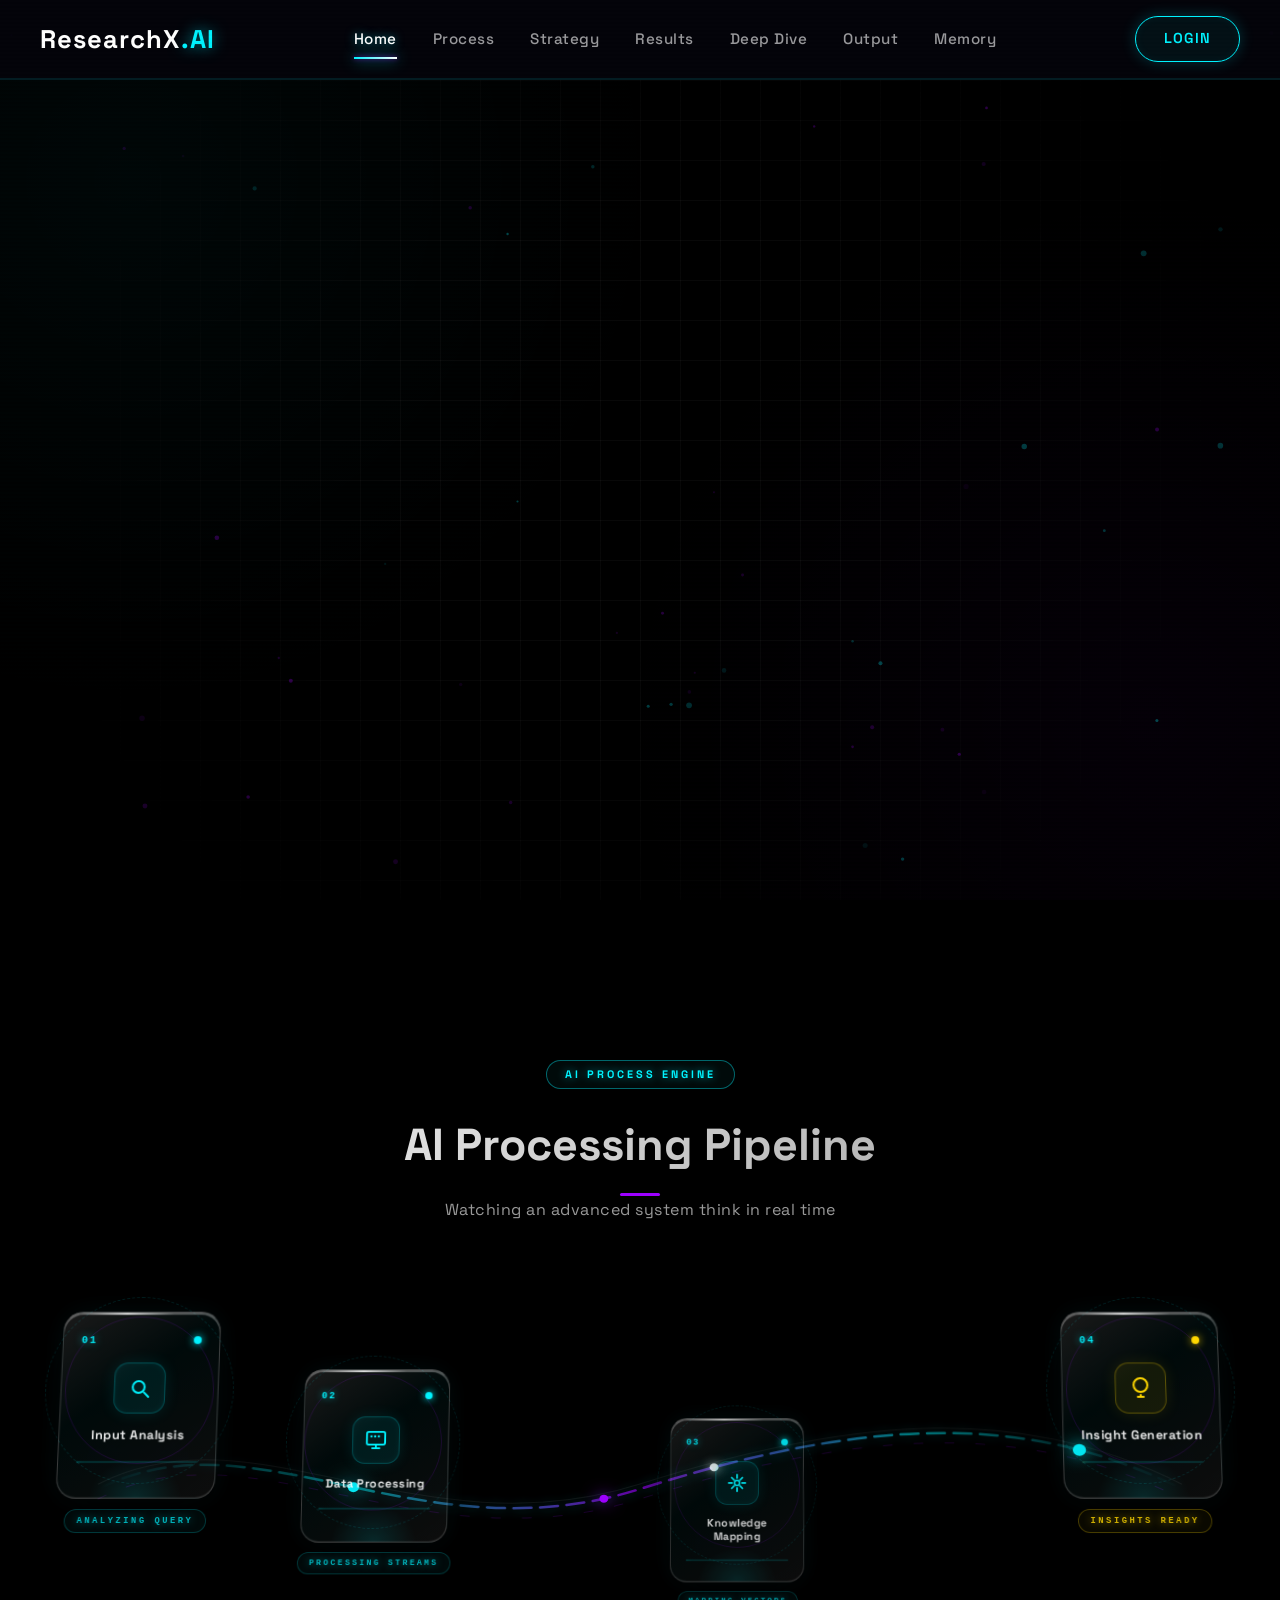
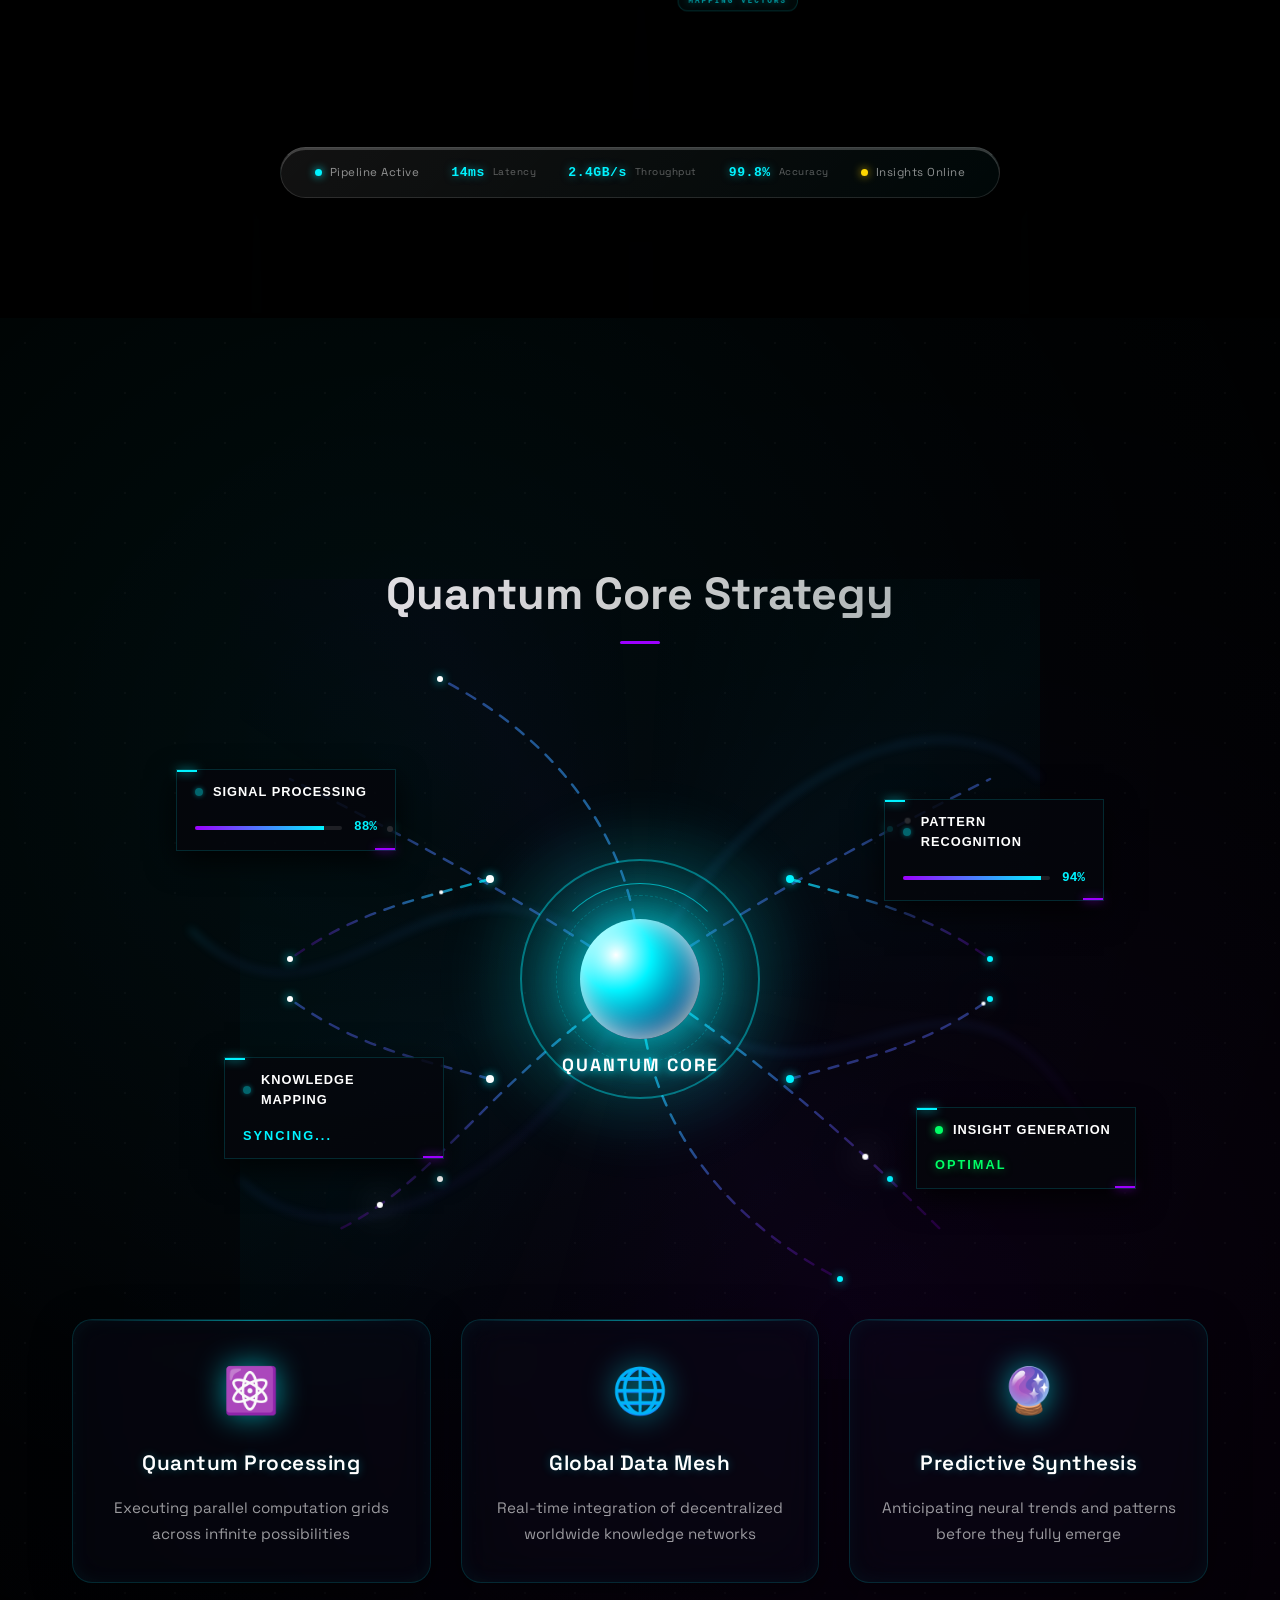
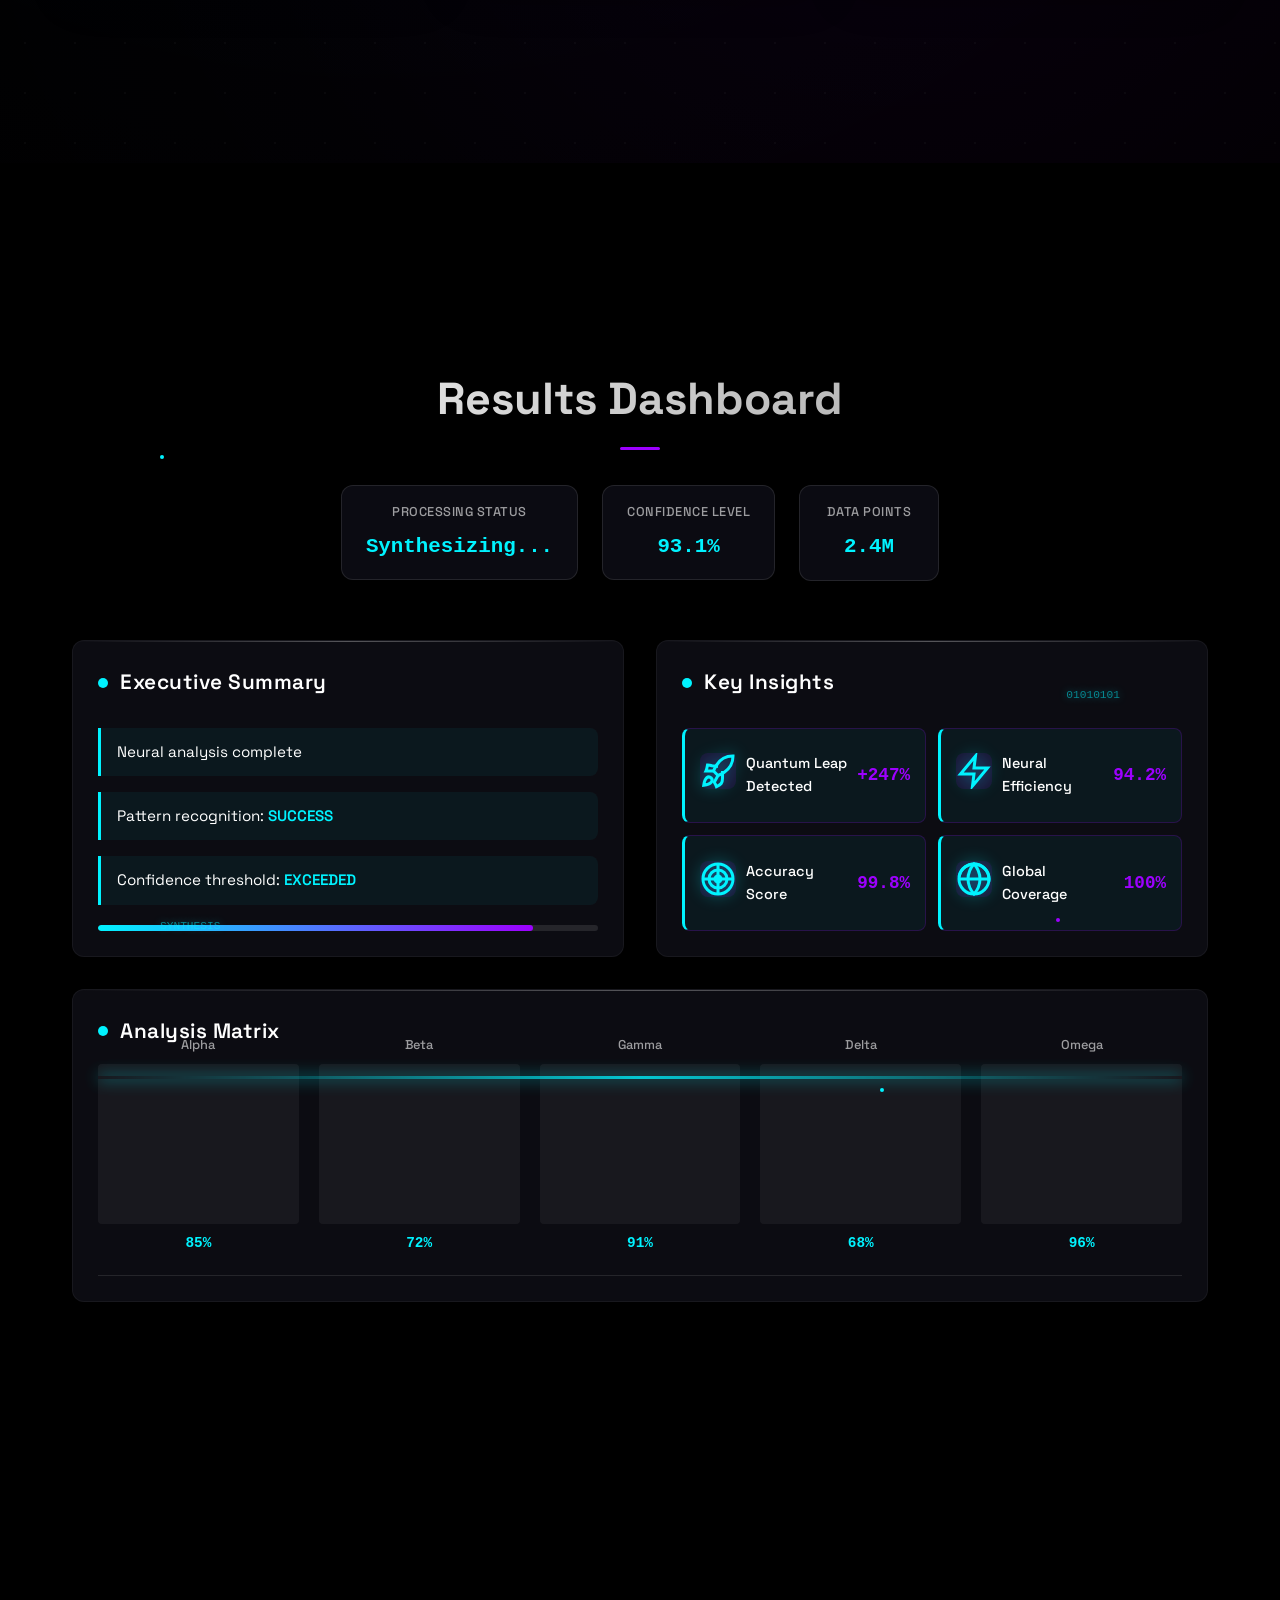
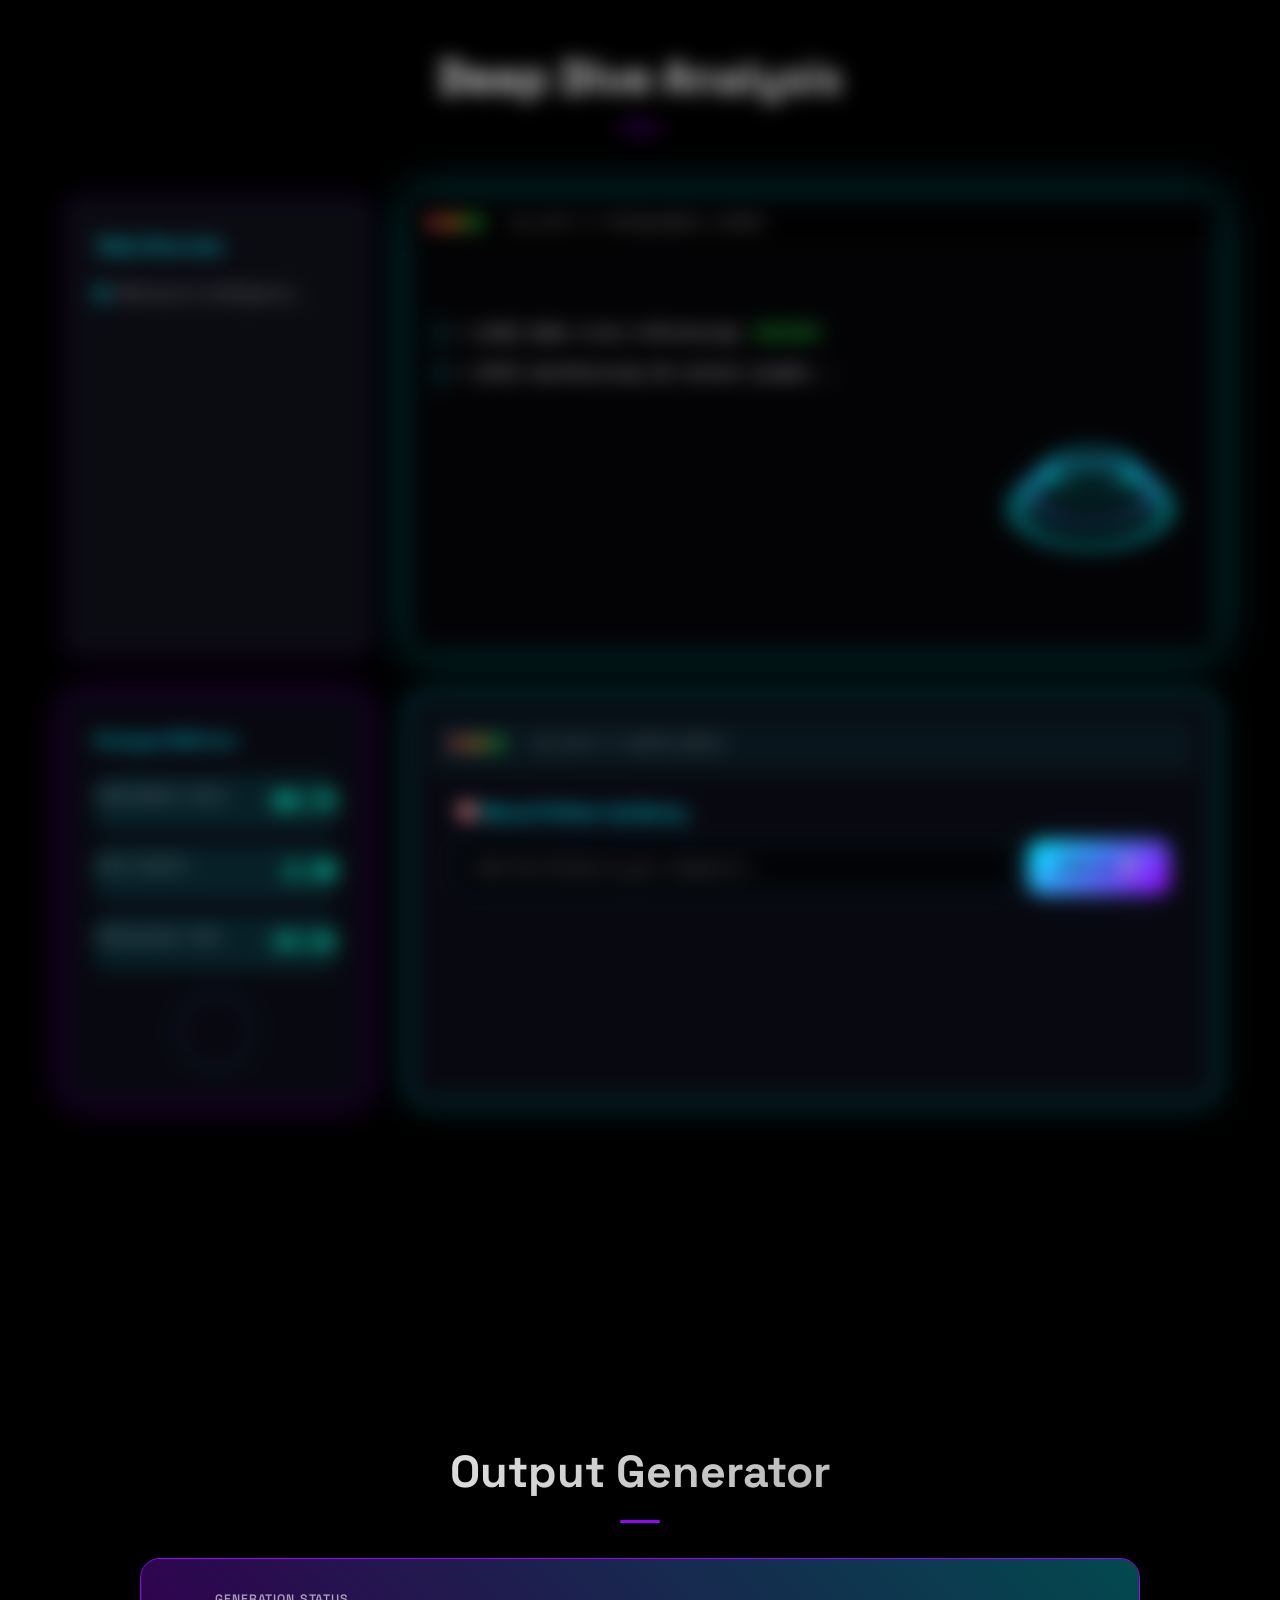
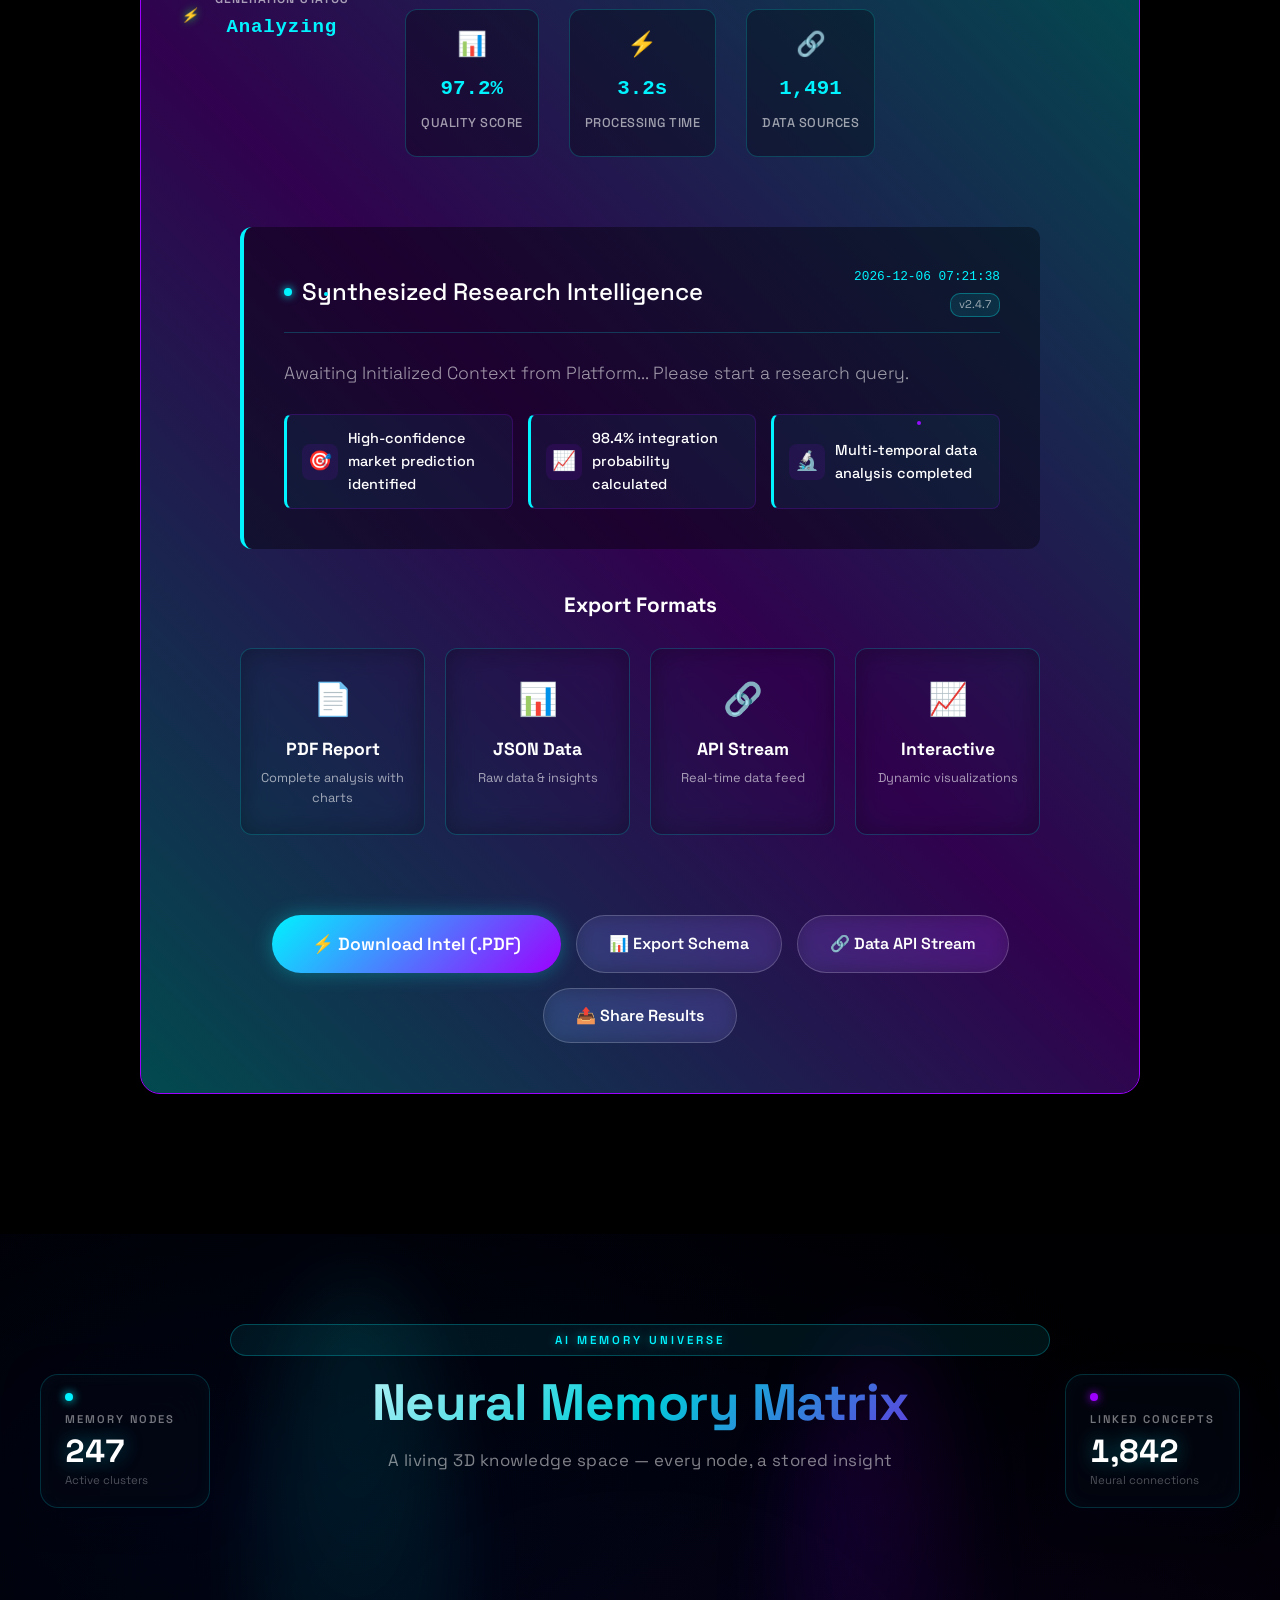
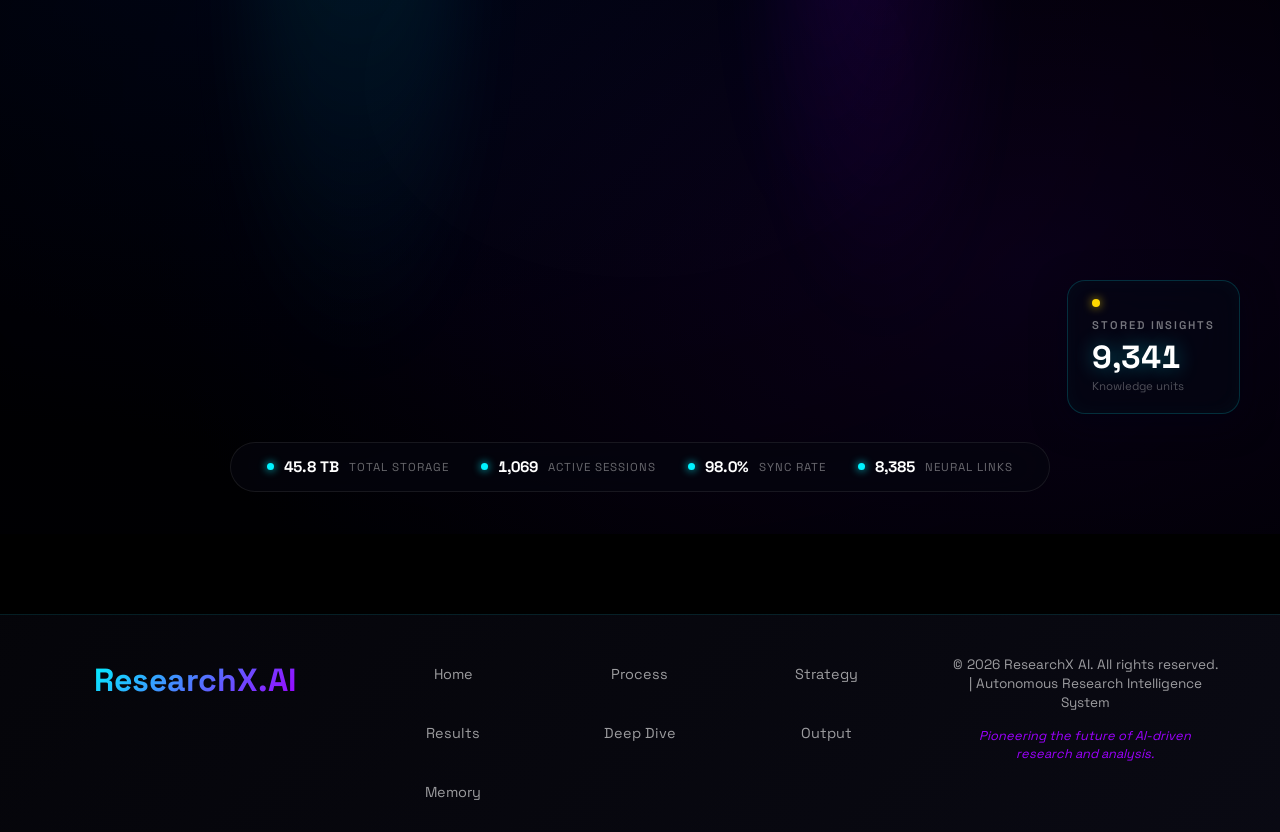
==== commit f31c1be5: "upgrading ui" ====
--- a/frontend/ResearchX AI Final Project/ResearchX AI HERO frames/index.html
+++ b/frontend/ResearchX AI Final Project/ResearchX AI HERO frames/index.html
@@ -13,18 +13,26 @@
 </head>
 
 <body>
+    <div class="scanline-effect"></div>
 
     <nav class="navbar" id="navbar">
         <div class="nav-content">
             <a href="#home" class="logo">ResearchX<span>.AI</span></a>
             <div class="nav-links">
-                <a href="#home" class="nav-item active">Home </a>
+                <a href="#home" class="nav-item active">Home</a>
                 <a href="#process" class="nav-item">Process</a>
                 <a href="#strategy" class="nav-item">Strategy</a>
                 <a href="#results" class="nav-item">Results</a>
                 <a href="#deep-dive" class="nav-item">Deep Dive</a>
                 <a href="#output" class="nav-item">Output</a>
                 <a href="#memory" class="nav-item">Memory</a>
+                <div class="nav-indicator"></div>
+            </div>
+            <div class="nav-actions">
+                <a href="login.html" class="nav-init-btn"
+                    style="text-decoration: none; display: inline-flex; align-items: center; justify-content: center;">
+                    <span>Login</span>
+                </a>
             </div>
         </div>
     </nav>
@@ -33,303 +41,430 @@
         <!-- 1. HERO SECTION -->
         <section id="home" class="hero">
             <video autoplay loop muted playsinline class="bg-video">
-                <source src="../Video_UI_Removal_kJtw-lLs.mp4" type="video/mp4">
+                <source src="assets/videos/Video_UI_Removal_kJtw-lLs.mp4" type="video/mp4">
             </video>
-            <div class="video-overlay"></div>
+            <div class="hero-bg-overlay"></div>
+            <div class="hero-glow-spot"></div>
+            <div class="hero-grid"></div>
 
             <div class="section-content">
                 <div class="hero-content">
-                    <h1 class="hero-title">ResearchX AI</h1>
-                    <p class="subtitle">Autonomous Research Intelligence System</p>
-                    <div class="search-box">
-                        <svg class="search-icon" xmlns="http://www.w3.org/2000/svg" viewBox="0 0 24 24" fill="none"
-                            stroke="currentColor" stroke-width="2" stroke-linecap="round" stroke-linejoin="round">
-                            <circle cx="11" cy="11" r="8"></circle>
-                            <line x1="21" y1="21" x2="16.65" y2="16.65"></line>
-                        </svg>
-                        <input type="text" placeholder="Initialize research parameters..." class="search-input">
-                        <button class="btn-primary glow-btn">
-                            <span>Initialize</span>
+                    <div class="hero-badge fade-in">AI-Powered Research Intelligence</div>
+                    <h1 class="hero-title fade-in">Autonomous AI<br>Research Engine</h1>
+                    <p class="subtitle fade-in">From raw questions to structured intelligence — instantly.</p>
+
+                    <div class="hero-search-wrapper fade-in">
+                        <div class="search-box premium-glass">
+                            <div class="hud-bracket top-left"></div>
+                            <div class="hud-bracket top-right"></div>
+                            <div class="hud-bracket bottom-left"></div>
+                            <div class="hud-bracket bottom-right"></div>
+
+                            <div class="search-icon-wrapper">
+                                <div class="scanning-ring"></div>
+                                <svg class="search-icon" viewBox="0 0 24 24" fill="none" stroke="currentColor"
+                                    stroke-width="2.5" stroke-linecap="round" stroke-linejoin="round">
+                                    <circle cx="11" cy="11" r="8"></circle>
+                                    <line x1="21" y1="21" x2="16.65" y2="16.65"></line>
+                                </svg>
+                            </div>
+                            <input type="text" placeholder="Enter your research topic..." class="search-input">
+                            <div class="search-glow"></div>
+                        </div>
+                    </div>
+
+                    <div class="hero-actions fade-in">
+                        <button class="btn-primary start-research-btn">
+                            <span>Start Research</span>
+                            <div class="btn-glow"></div>
                         </button>
+                        <button class="btn-secondary view-demo-btn">
+                            <span>View Demo</span>
+                        </button>
                     </div>
                 </div>
 
                 <!-- Futuristic Floating Elements -->
-                <div class="floating-elements">
-                    <div class="floating-orb orb1 glass pulse-shadow"></div>
-                    <div class="floating-orb orb2 glass pulse-shadow"></div>
-                    <div class="floating-orb orb3 glass pulse-shadow"></div>
-                    <div class="data-flow df1">01010101</div>
-                    <div class="data-flow df2">01100001</div>
-                    <div class="data-flow df3">00110011</div>
-                    <div class="data-flow df4">11001100</div>
-                    <div class="holo-projection proj1">
-                        <div class="holo-screen"></div>
-                        <div class="holo-data">NEURAL LINK ACTIVE</div>
-                    </div>
-                    <div class="energy-wave wave1"></div>
-                    <div class="energy-wave wave2"></div>
-                    <div class="quantum-particle particle1"></div>
-                    <div class="quantum-particle particle2"></div>
-                    <div class="quantum-particle particle3"></div>
-                </div>
-
-                <!-- Subtle Status Panel -->
-                <div class="status-panel glass glow-hover">
+                <div class="floating-elements-container">
+                    <div class="floating-item glass-card card-lg layer-1" data-parallax="0.2">
+                        <div class="card-content">NEURAL_NET_ACTIVE</div>
+                    </div>
+                    <div class="floating-item glass-card card-sm layer-2" data-parallax="0.4">
+                        <div class="card-content">SCANNING_NODES...</div>
+                    </div>
+                    <div class="floating-item orb orb-cyan layer-1" data-parallax="0.1"></div>
+                    <div class="floating-item orb orb-purple layer-3" data-parallax="0.6"></div>
+                    <div class="floating-item particle-cluster layer-2"></div>
+                </div>
+
+                <!-- Mini Status Pill -->
+                <div class="hero-status-pill fade-in">
                     <div class="status-indicator online"></div>
-                    <span class="status-text">AI Core: Online</span>
-                    <div class="status-metric">Neural Load: 23%</div>
+                    <span class="status-value" id="hero-latency-value">14ms</span>
+                </div>
+
+                <div class="dashboard-particles">
+                    <div class="particle p1"></div>
+                    <div class="particle p2"></div>
+                    <div class="particle p3"></div>
+                    <div class="data-flow df1">0011010</div>
+                    <div class="data-flow df2">INITIALIZING</div>
                 </div>
             </div>
         </section>
 
-        <!-- 2. PROCESS SECTION -->
-        <section id="process" class="process">
+        <!-- 2. PROCESS SECTION — 3D AI PIPELINE -->
+        <section id="process" class="process" data-parallax-section>
             <video autoplay loop muted playsinline class="bg-video">
-                <source src="../Video_UI_Removal_In_a_digital-art_style_this_sequence_depicts_a_Bijsq8g7.mp4"
+                <source src="assets/videos/Video_UI_Removal_In_a_digital-art_style_this_sequence_depicts_a_Bijsq8g7.mp4"
                     type="video/mp4">
             </video>
             <div class="video-overlay"></div>
 
-            <div class="section-content">
-                <h2 class="section-title">Agent Process</h2>
-
-                <!-- Process Control Panel -->
-                <div class="process-control-panel glass card-3d">
-                    <div class="control-header">
-                        <h3><span class="control-icon">⚙️</span> Process Control Center</h3>
-                        <div class="control-status">
-                            <div class="status-indicator" id="process-status">
-                                <div class="status-dot"></div>
-                                <span class="status-text">Active</span>
-                            </div>
-                        </div>
-                    </div>
-                    <div class="control-metrics">
-                        <div class="metric">
-                            <span class="metric-icon">⚡</span>
-                            <div class="metric-info">
-                                <span class="metric-value" id="cpu-usage">87%</span>
-                                <span class="metric-label">CPU Usage</span>
-                            </div>
-                        </div>
-                        <div class="metric">
-                            <span class="metric-icon">🧠</span>
-                            <div class="metric-info">
-                                <span class="metric-value" id="neural-load">94%</span>
-                                <span class="metric-label">Neural Load</span>
-                            </div>
-                        </div>
-                        <div class="metric">
-                            <span class="metric-icon">📊</span>
-                            <div class="metric-info">
-                                <span class="metric-value" id="data-throughput">2.4GB/s</span>
-                                <span class="metric-label">Throughput</span>
-                            </div>
-                        </div>
-                        <div class="metric">
-                            <span class="metric-icon">⏱️</span>
-                            <div class="metric-info">
-                                <span class="metric-value" id="process-time">00:47:23</span>
-                                <span class="metric-label">Runtime</span>
-                            </div>
-                        </div>
-                    </div>
-                </div>
-
-                <!-- Enhanced Workflow -->
-                <div class="workflow-container">
-                    <div class="workflow">
-                        <div class="step glass glow-hover card-3d" data-step="1">
-                            <div class="step-header">
-                                <div class="step-number">01</div>
-                            </div>
-                            <div class="step-status" id="step1-status">
-                                <div class="data-stream"></div>
-                            </div>
-                            <div class="icon">🎯</div>
-                            <h3>Objective</h3>
-                            <p>Parameter & scope definition for autonomous execution.</p>
-                            <div class="step-progress">
-                                <div class="progress-bar">
-                                    <div class="progress-fill" id="step1-progress"></div>
-                                </div>
-                                <span class="progress-text" id="step1-text">100%</span>
-                            </div>
-                            <div class="step-particles">
-                                <div class="particle p1"></div>
-                                <div class="particle p2"></div>
-                            </div>
-                        </div>
-                        <div class="connector" data-connector="1">
-                            <div class="connector-line"></div>
-                            <div class="data-flow">
-                                <div class="data-packet"></div>
-                                <div class="data-packet"></div>
-                                <div class="data-packet"></div>
-                            </div>
-                        </div>
-                        <div class="step glass glow-hover card-3d" data-step="2">
-                            <div class="step-header">
-                                <div class="step-number">02</div>
-                            </div>
-                            <div class="step-status" id="step2-status">
-                                <div class="data-stream"></div>
-                            </div>
-                            <div class="icon">🔍</div>
-                            <h3>Ingestion</h3>
-                            <p>Deep scanning and parsing across multiple node networks.</p>
-                            <div class="step-progress">
-                                <div class="progress-bar">
-                                    <div class="progress-fill" id="step2-progress"></div>
-                                </div>
-                                <span class="progress-text" id="step2-text">87%</span>
-                            </div>
-                            <div class="step-particles">
-                                <div class="particle p1"></div>
-                                <div class="particle p2"></div>
-                            </div>
-                        </div>
-                        <div class="connector" data-connector="2">
-                            <div class="connector-line"></div>
-                            <div class="data-flow">
-                                <div class="data-packet"></div>
-                                <div class="data-packet"></div>
-                                <div class="data-packet"></div>
-                            </div>
-                        </div>
-                        <div class="step glass glow-hover card-3d" data-step="3">
-                            <div class="step-header">
-                                <div class="step-number">03</div>
-                            </div>
-                            <div class="step-status" id="step3-status">
-                                <div class="data-stream"></div>
-                            </div>
-                            <div class="icon">🧠</div>
-                            <h3>Analysis</h3>
-                            <p>Synthesizing patterns via neural architecture.</p>
-                            <div class="step-progress">
-                                <div class="progress-bar">
-                                    <div class="progress-fill" id="step3-progress"></div>
-                                </div>
-                                <span class="progress-text" id="step3-text">64%</span>
-                            </div>
-                            <div class="step-particles">
-                                <div class="particle p1"></div>
-                                <div class="particle p2"></div>
-                            </div>
-                        </div>
-                        <div class="connector" data-connector="3">
-                            <div class="connector-line"></div>
-                            <div class="data-flow">
-                                <div class="data-packet"></div>
-                                <div class="data-packet"></div>
-                                <div class="data-packet"></div>
-                            </div>
-                        </div>
-                        <div class="step glass glow-hover card-3d" data-step="4">
-                            <div class="step-header">
-                                <div class="step-number">04</div>
-                            </div>
-                            <div class="step-status" id="step4-status">
-                                <div class="data-stream"></div>
-                            </div>
-                            <div class="icon">💡</div>
-                            <h3>Insights</h3>
-                            <p>Extraction of actionable intelligence and vectors.</p>
-                            <div class="step-progress">
-                                <div class="progress-bar">
-                                    <div class="progress-fill" id="step4-progress"></div>
-                                </div>
-                                <span class="progress-text" id="step4-text">23%</span>
-                            </div>
-                            <div class="step-particles">
-                                <div class="particle p1"></div>
-                                <div class="particle p2"></div>
-                            </div>
-                        </div>
-                    </div>
-
-                    <!-- Process Visualization -->
-                    <div class="process-visualization">
-                        <div class="viz-header">
-                            <h4>Real-time Process Flow</h4>
-                            <div class="viz-controls">
-                                <button class="viz-btn active" data-view="flow">Flow View</button>
-                                <button class="viz-btn" data-view="metrics">Metrics</button>
-                                <button class="viz-btn" data-view="network">Network</button>
-                            </div>
-                        </div>
-                        <div class="viz-content">
-                            <div class="flow-diagram">
-                                <svg class="flow-svg" viewBox="0 0 800 200">
-                                    <!-- Flow paths will be dynamically generated -->
-                                </svg>
-                                <div class="flow-nodes">
-                                    <div class="flow-node active" data-node="1">
-                                        <div class="node-pulse"></div>
-                                        <span>Objective</span>
-                                    </div>
-                                    <div class="flow-node active" data-node="2">
-                                        <div class="node-pulse"></div>
-                                        <span>Ingestion</span>
-                                    </div>
-                                    <div class="flow-node active" data-node="3">
-                                        <div class="node-pulse"></div>
-                                        <span>Analysis</span>
-                                    </div>
-                                    <div class="flow-node" data-node="4">
-                                        <div class="node-pulse"></div>
-                                        <span>Insights</span>
-                                    </div>
-                                </div>
-                            </div>
-                        </div>
-                    </div>
-                </div>
+            <!-- Ambient particles layer (behind everything) -->
+            <div class="pipeline-particles" aria-hidden="true">
+                <span class="pp" style="left:8%;top:20%;animation-delay:0s"></span>
+                <span class="pp" style="left:18%;top:75%;animation-delay:1.4s"></span>
+                <span class="pp" style="left:34%;top:12%;animation-delay:2.8s"></span>
+                <span class="pp" style="left:52%;top:85%;animation-delay:0.8s"></span>
+                <span class="pp" style="left:67%;top:30%;animation-delay:3.5s"></span>
+                <span class="pp" style="left:80%;top:62%;animation-delay:1.1s"></span>
+                <span class="pp" style="left:91%;top:18%;animation-delay:2.2s"></span>
+                <span class="pp" style="left:42%;top:55%;animation-delay:4s"></span>
+                <span class="pp" style="left:74%;top:80%;animation-delay:0.3s"></span>
+                <span class="pp large" style="left:25%;top:45%;animation-delay:1.8s"></span>
+                <span class="pp large" style="left:60%;top:15%;animation-delay:3.2s"></span>
+                <!-- Volumetric light beams -->
+                <div class="vol-beam vb1"></div>
+                <div class="vol-beam vb2"></div>
+                <div class="vol-beam vb3"></div>
+            </div>
+
+            <div class="section-content pipeline-content">
+                <!-- Section heading -->
+                <div class="pipeline-header">
+                    <div class="pipeline-badge">AI PROCESS ENGINE</div>
+                    <h2 class="section-title pipeline-title">AI Processing Pipeline</h2>
+                    <p class="pipeline-subtitle">Watching an advanced system think in real time</p>
+                </div>
+
+                <!-- 3D Pipeline Stage -->
+                <div class="pipeline-stage" id="pipelineStage">
+
+                    <!-- SVG Energy Stream (curved path + light pulses) -->
+                    <svg class="energy-svg" viewBox="0 0 1100 220" preserveAspectRatio="none" aria-hidden="true">
+                        <defs>
+                            <linearGradient id="streamGrad" x1="0%" y1="0%" x2="100%" y2="0%">
+                                <stop offset="0%" stop-color="#00F3FF" stop-opacity="0"/>
+                                <stop offset="25%" stop-color="#00F3FF" stop-opacity="0.6"/>
+                                <stop offset="50%" stop-color="#9D00FF" stop-opacity="0.8"/>
+                                <stop offset="75%" stop-color="#00F3FF" stop-opacity="0.6"/>
+                                <stop offset="100%" stop-color="#00F3FF" stop-opacity="0"/>
+                            </linearGradient>
+                            <filter id="glow-filter">
+                                <feGaussianBlur stdDeviation="4" result="blur"/>
+                                <feMerge><feMergeNode in="blur"/><feMergeNode in="SourceGraphic"/></feMerge>
+                            </filter>
+                            <!-- Pulse gradient -->
+                            <radialGradient id="pulseGrad" cx="50%" cy="50%" r="50%">
+                                <stop offset="0%" stop-color="#00F3FF" stop-opacity="1"/>
+                                <stop offset="100%" stop-color="#00F3FF" stop-opacity="0"/>
+                            </radialGradient>
+                        </defs>
+                        <!-- Main curved energy path (wide S-curve) -->
+                        <path class="energy-path ep-main" d="M 60 110 C 200 30, 350 180, 550 110 S 900 30, 1040 110" fill="none"/>
+                        <!-- Secondary subtle path -->
+                        <path class="energy-path ep-sub" d="M 60 120 C 200 40, 350 190, 550 120 S 900 40, 1040 120" fill="none"/>
+                        <!-- Bright top highlight path -->
+                        <path class="energy-path ep-bright" d="M 60 105 C 200 25, 350 175, 550 105 S 900 25, 1040 105" fill="none"/>
+
+                        <!-- Light pulses travelling along path -->
+                        <circle r="6" class="energy-pulse ep1" filter="url(#glow-filter)">
+                            <animateMotion dur="3.2s" repeatCount="indefinite" begin="0s"
+                                path="M 60 110 C 200 30, 350 180, 550 110 S 900 30, 1040 110"/>
+                        </circle>
+                        <circle r="4" class="energy-pulse ep2" filter="url(#glow-filter)">
+                            <animateMotion dur="3.2s" repeatCount="indefinite" begin="1.07s"
+                                path="M 60 110 C 200 30, 350 180, 550 110 S 900 30, 1040 110"/>
+                        </circle>
+                        <circle r="5" class="energy-pulse ep3" filter="url(#glow-filter)">
+                            <animateMotion dur="3.2s" repeatCount="indefinite" begin="2.13s"
+                                path="M 60 110 C 200 30, 350 180, 550 110 S 900 30, 1040 110"/>
+                        </circle>
+                        <!-- Purple accent pulse -->
+                        <circle r="4" class="energy-pulse ep-purple" filter="url(#glow-filter)">
+                            <animateMotion dur="4.5s" repeatCount="indefinite" begin="0.8s"
+                                path="M 60 110 C 200 30, 350 180, 550 110 S 900 30, 1040 110"/>
+                        </circle>
+                    </svg>
+
+                    <!-- ── MODULE 1: Input Analysis (foreground) ── -->
+                    <div class="ai-module mod-1 depth-fg" data-module="1">
+                        <div class="module-holo-ring ring-outer"></div>
+                        <div class="module-holo-ring ring-inner"></div>
+                        <div class="module-glass">
+                            <div class="module-top-bar">
+                                <span class="mod-tag">01</span>
+                                <span class="mod-status active-pulse"></span>
+                            </div>
+                            <div class="module-icon-wrap">
+                                <svg viewBox="0 0 24 24" fill="none" class="mod-svg"><path d="M21 21l-4.35-4.35M17 11A6 6 0 1 1 5 11a6 6 0 0 1 12 0z" stroke="currentColor" stroke-width="2" stroke-linecap="round"/></svg>
+                            </div>
+                            <h3 class="module-title">Input Analysis</h3>
+                            <div class="module-scan-bar"></div>
+                        </div>
+                        <div class="module-label-holo">ANALYZING QUERY</div>
+                    </div>
+
+                    <!-- ── MODULE 2: Data Processing (midground) ── -->
+                    <div class="ai-module mod-2 depth-mid" data-module="2">
+                        <div class="module-holo-ring ring-outer"></div>
+                        <div class="module-holo-ring ring-inner"></div>
+                        <div class="module-glass">
+                            <div class="module-top-bar">
+                                <span class="mod-tag">02</span>
+                                <span class="mod-status active-pulse"></span>
+                            </div>
+                            <div class="module-icon-wrap">
+                                <svg viewBox="0 0 24 24" fill="none" class="mod-svg"><rect x="2" y="3" width="20" height="14" rx="2" stroke="currentColor" stroke-width="2"/><path d="M8 21h8M12 17v4" stroke="currentColor" stroke-width="2" stroke-linecap="round"/><path d="M7 8h.01M11 8h.01M15 8h.01" stroke="currentColor" stroke-width="2.5" stroke-linecap="round"/></svg>
+                            </div>
+                            <h3 class="module-title">Data Processing</h3>
+                            <div class="module-scan-bar"></div>
+                        </div>
+                        <div class="module-label-holo">PROCESSING STREAMS</div>
+                    </div>
+
+                    <!-- ── MODULE 3: Knowledge Mapping (background) ── -->
+                    <div class="ai-module mod-3 depth-bg" data-module="3">
+                        <div class="module-holo-ring ring-outer"></div>
+                        <div class="module-holo-ring ring-inner"></div>
+                        <div class="module-glass">
+                            <div class="module-top-bar">
+                                <span class="mod-tag">03</span>
+                                <span class="mod-status active-pulse"></span>
+                            </div>
+                            <div class="module-icon-wrap">
+                                <svg viewBox="0 0 24 24" fill="none" class="mod-svg"><circle cx="12" cy="12" r="3" stroke="currentColor" stroke-width="2"/><path d="M12 2v4M12 18v4M2 12h4M18 12h4M5.64 5.64l2.83 2.83M15.54 15.54l2.83 2.83M5.64 18.36l2.83-2.83M15.54 8.46l2.83-2.83" stroke="currentColor" stroke-width="2" stroke-linecap="round"/></svg>
+                            </div>
+                            <h3 class="module-title">Knowledge Mapping</h3>
+                            <div class="module-scan-bar"></div>
+                        </div>
+                        <div class="module-label-holo">MAPPING VECTORS</div>
+                    </div>
+
+                    <!-- ── MODULE 4: Insight Generation (foreground) ── -->
+                    <div class="ai-module mod-4 depth-fg depth-fg-right" data-module="4">
+                        <div class="module-holo-ring ring-outer"></div>
+                        <div class="module-holo-ring ring-inner"></div>
+                        <div class="module-glass">
+                            <div class="module-top-bar">
+                                <span class="mod-tag">04</span>
+                                <span class="mod-status active-pulse gold"></span>
+                            </div>
+                            <div class="module-icon-wrap gold-module">
+                                <svg viewBox="0 0 24 24" fill="none" class="mod-svg"><path d="M12 2a7 7 0 0 1 7 7c0 3.87-3.13 7-7 7s-7-3.13-7-7a7 7 0 0 1 7-7z" stroke="currentColor" stroke-width="2"/><path d="M9 21h6M12 19v2" stroke="currentColor" stroke-width="2" stroke-linecap="round"/></svg>
+                            </div>
+                            <h3 class="module-title">Insight Generation</h3>
+                            <div class="module-scan-bar gold-bar"></div>
+                        </div>
+                        <div class="module-label-holo gold-label">INSIGHTS READY</div>
+                    </div>
+
+                </div><!-- /pipeline-stage -->
+
+                <!-- Bottom status strip -->
+                <div class="pipeline-status-strip">
+                    <div class="pss-item">
+                        <span class="pss-dot"></span>
+                        <span>Pipeline Active</span>
+                    </div>
+                    <div class="pss-item">
+                        <span class="pss-val" id="pipe-latency">14ms</span>
+                        <span class="pss-label">Latency</span>
+                    </div>
+                    <div class="pss-item">
+                        <span class="pss-val" id="pipe-throughput">2.4GB/s</span>
+                        <span class="pss-label">Throughput</span>
+                    </div>
+                    <div class="pss-item">
+                        <span class="pss-val" id="pipe-acc">99.8%</span>
+                        <span class="pss-label">Accuracy</span>
+                    </div>
+                    <div class="pss-item">
+                        <span class="pss-dot gold-dot"></span>
+                        <span>Insights Online</span>
+                    </div>
+                </div>
+
             </div>
         </section>
 
-        <!-- 3. STRATEGY SECTION -->
-        <section id="strategy" class="strategy">
+        <section id="strategy" class="quantum-core-section">
             <video autoplay loop muted playsinline class="bg-video">
-                <source src="../Video_UI_Removal_cYR4yF6f.mp4" type="video/mp4">
+                <source src="assets/videos/Video_UI_Removal_cYR4yF6f.mp4" type="video/mp4">
             </video>
             <div class="video-overlay"></div>
+            <div class="quantum-bg-gradient"></div>
+            <div class="quantum-particles"></div>
 
             <div class="section-content">
-                <h2 class="section-title">Quantum Research Strategy</h2>
-                <p class="strategy-description">Harnessing quantum computing paradigms, our autonomous research
-                    framework integrates multi-dimensional data streams with advanced neural architectures to generate
-                    predictive insights at unprecedented scale and precision.</p>
-                <div class="neural-net">
-                    <svg class="connection-lines" viewBox="0 0 100 100" preserveAspectRatio="none">
-                        <line x1="20" y1="20" x2="50" y2="50" />
-                        <line x1="80" y1="20" x2="50" y2="50" />
-                        <line x1="20" y1="80" x2="50" y2="50" />
-                        <line x1="80" y1="80" x2="50" y2="50" />
+                <h2 class="section-title">Quantum Core Strategy</h2>
+                <div class="quantum-system-wrapper">
+                    <!-- Volumetric Rays -->
+                    <div class="volumetric-rays"></div>
+
+                    <!-- Organic Neural SVG -->
+                    <svg class="organic-neural-net" viewBox="0 0 800 600" preserveAspectRatio="xMidYMid meet">
+                        <defs>
+                            <linearGradient id="neuron-grad-1" x1="0%" y1="0%" x2="100%" y2="100%">
+                                <stop offset="0%" stop-color="var(--neon-cyan)" stop-opacity="0.8" />
+                                <stop offset="100%" stop-color="var(--neon-purple)" stop-opacity="0.2" />
+                            </linearGradient>
+                            <linearGradient id="neuron-grad-2" x1="100%" y1="0%" x2="0%" y2="100%">
+                                <stop offset="0%" stop-color="var(--neon-cyan)" stop-opacity="0.8" />
+                                <stop offset="100%" stop-color="var(--neon-purple)" stop-opacity="0.2" />
+                            </linearGradient>
+                        </defs>
+
+                        <!-- Depth: blurred far neurons -->
+                        <path class="neuron-path far" d="M 400 300 C 200 100, 100 400, -50 250" />
+                        <path class="neuron-path far" d="M 400 300 C 600 500, 700 200, 850 450" />
+                        <path class="neuron-path far" d="M 400 300 C 300 500, 100 600, 0 500" />
+                        <path class="neuron-path far" d="M 400 300 C 500 100, 700 0, 800 100" />
+
+                        <!-- Depth: sharp near neurons -->
+                        <path class="neuron-path near p1" d="M 400 300 C 250 200, 150 150, 50 100" />
+                        <path class="neuron-path near p2" d="M 400 300 C 550 200, 650 150, 750 100" />
+                        <path class="neuron-path near p3" d="M 400 300 C 250 400, 200 500, 100 550" />
+                        <path class="neuron-path near p4" d="M 400 300 C 550 400, 650 500, 700 550" />
+
+                        <!-- Sub Neural Links -->
+                        <path class="neuron-path near sub-p1" d="M 250 200 C 180 220, 120 230, 50 280" />
+                        <path class="neuron-path near sub-p2" d="M 550 200 C 620 220, 680 230, 750 280" />
+                        <path class="neuron-path near sub-p3" d="M 250 400 C 180 380, 120 370, 50 320" />
+                        <path class="neuron-path near sub-p4" d="M 550 400 C 620 380, 680 370, 750 320" />
+                        <path class="neuron-path near sub-p5" d="M 400 300 C 400 150, 300 50, 200 0" />
+                        <path class="neuron-path near sub-p6" d="M 400 300 C 400 450, 500 550, 600 600" />
+
+                        <!-- Synapse Nodes (Glowing Intersections) -->
+                        <circle cx="250" cy="200" r="4" class="synapse" />
+                        <circle cx="550" cy="200" r="4" class="synapse" />
+                        <circle cx="250" cy="400" r="4" class="synapse" />
+                        <circle cx="550" cy="400" r="4" class="synapse" />
+                        <circle cx="150" cy="150" r="3" class="synapse" />
+                        <circle cx="650" cy="150" r="3" class="synapse" />
+                        <circle cx="200" cy="500" r="3" class="synapse" />
+                        <circle cx="650" cy="500" r="3" class="synapse" />
+                        <!-- Sub Nodes -->
+                        <circle cx="50" cy="280" r="3" class="synapse" />
+                        <circle cx="750" cy="280" r="3" class="synapse" />
+                        <circle cx="50" cy="320" r="3" class="synapse" />
+                        <circle cx="750" cy="320" r="3" class="synapse" />
+                        <circle cx="200" cy="0" r="3" class="synapse" />
+                        <circle cx="600" cy="600" r="3" class="synapse" />
+
+                        <!-- Light Pulses -->
+                        <circle cx="0" cy="0" r="3" class="light-pulse pulse-1">
+                            <animateMotion dur="3s" repeatCount="indefinite"
+                                path="M 400 300 C 250 200, 150 150, 50 100" />
+                        </circle>
+                        <circle cx="0" cy="0" r="3" class="light-pulse pulse-2">
+                            <animateMotion dur="4s" repeatCount="indefinite"
+                                path="M 400 300 C 550 200, 650 150, 750 100" />
+                        </circle>
+                        <circle cx="0" cy="0" r="3" class="light-pulse pulse-3">
+                            <animateMotion dur="3.5s" repeatCount="indefinite"
+                                path="M 400 300 C 250 400, 200 500, 100 550" />
+                        </circle>
+                        <circle cx="0" cy="0" r="3" class="light-pulse pulse-4">
+                            <animateMotion dur="4.2s" repeatCount="indefinite"
+                                path="M 400 300 C 550 400, 650 500, 700 550" />
+                        </circle>
+                        <!-- Sub Pulses -->
+                        <circle cx="0" cy="0" r="2" class="light-pulse pulse-5">
+                            <animateMotion dur="2.5s" repeatCount="indefinite"
+                                path="M 250 200 C 180 220, 120 230, 50 280" />
+                        </circle>
+                        <circle cx="0" cy="0" r="2" class="light-pulse pulse-6">
+                            <animateMotion dur="3.2s" repeatCount="indefinite"
+                                path="M 550 400 C 620 380, 680 370, 750 320" />
+                        </circle>
+                        <circle cx="0" cy="0" r="2" class="light-pulse pulse-7">
+                            <animateMotion dur="2.8s" repeatCount="indefinite"
+                                path="M 400 300 C 400 450, 500 550, 600 600" />
+                        </circle>
                     </svg>
-                    <div class="node core glass card-3d pulse-shadow float-medium">Quantum Core Engine</div>
-                    <div class="node sub n1 glass card-3d float-slow">Data Fusion Matrix</div>
-                    <div class="node sub n2 glass card-3d float-fast">Contextual Intelligence</div>
-                    <div class="node sub n3 glass card-3d float-slow">Vector Embeddings</div>
-                    <div class="node sub n4 glass card-3d float-medium">Neural Memory Bank</div>
-                </div>
-                <div class="strategy-features">
-                    <div class="feature glass glow-hover card-3d">
-                        <div class="icon">⚛️</div>
+
+                    <!-- Center Quantum Core -->
+                    <div class="quantum-core">
+                        <div class="core-haze"></div>
+                        <div class="core-waves"></div>
+                        <div class="core-ring"></div>
+                        <div class="core-scan-line"></div>
+                        <div class="core-orb"></div>
+                        <div class="core-label">Quantum Core</div>
+                    </div>
+
+                    <!-- Advanced UI HUD Panels -->
+                    <div class="advanced-hud panel-tl">
+                        <div class="hud-top">
+                            <span class="hud-dot blink-fast"></span>
+                            <span class="hud-title">Signal Processing</span>
+                        </div>
+                        <div class="hud-metrics">
+                            <div class="hud-bar">
+                                <div class="hud-fill" style="width: 88%"></div>
+                            </div>
+                            <span class="hud-val">88%</span>
+                        </div>
+                    </div>
+
+                    <div class="advanced-hud panel-tr">
+                        <div class="hud-top">
+                            <span class="hud-dot"></span>
+                            <span class="hud-title">Pattern Recognition</span>
+                        </div>
+                        <div class="hud-metrics">
+                            <div class="hud-bar">
+                                <div class="hud-fill" style="width: 94%"></div>
+                            </div>
+                            <span class="hud-val">94%</span>
+                        </div>
+                    </div>
+
+                    <div class="advanced-hud panel-bl">
+                        <div class="hud-top">
+                            <span class="hud-dot blink-slow"></span>
+                            <span class="hud-title">Knowledge Mapping</span>
+                        </div>
+                        <div class="hud-status">SYNCING...</div>
+                    </div>
+
+                    <div class="advanced-hud panel-br">
+                        <div class="hud-top">
+                            <span class="hud-dot active"></span>
+                            <span class="hud-title">Insight Generation</span>
+                        </div>
+                        <div class="hud-status success">OPTIMAL</div>
+                    </div>
+                </div>
+
+                <!-- Futuristic Glass Features -->
+                <div class="quantum-features">
+                    <div class="quantum-feature-card">
+                        <div class="quantum-feature-icon">⚛️</div>
                         <h4>Quantum Processing</h4>
-                        <p>Parallel computation across infinite possibilities</p>
-                    </div>
-                    <div class="feature glass glow-hover card-3d">
-                        <div class="icon">🌐</div>
+                        <p>Executing parallel computation grids across infinite possibilities</p>
+                    </div>
+                    <div class="quantum-feature-card">
+                        <div class="quantum-feature-icon">🌐</div>
                         <h4>Global Data Mesh</h4>
-                        <p>Real-time integration of worldwide knowledge networks</p>
-                    </div>
-                    <div class="feature glass glow-hover card-3d">
-                        <div class="icon">🔮</div>
+                        <p>Real-time integration of decentralized worldwide knowledge networks</p>
+                    </div>
+                    <div class="quantum-feature-card">
+                        <div class="quantum-feature-icon">🔮</div>
                         <h4>Predictive Synthesis</h4>
-                        <p>Anticipating trends before they emerge</p>
+                        <p>Anticipating neural trends and patterns before they fully emerge</p>
                     </div>
                 </div>
             </div>
@@ -338,7 +473,7 @@
         <!-- 4. RESULTS SECTION -->
         <section id="results" class="results">
             <video autoplay loop muted playsinline class="bg-video">
-                <source src="../Video_UI_Removal_1CVaLrTI.mp4" type="video/mp4">
+                <source src="assets/videos/Video_UI_Removal_1CVaLrTI.mp4" type="video/mp4">
             </video>
             <div class="video-overlay"></div>
 
@@ -375,22 +510,55 @@
                         <h3>Key Insights</h3>
                         <div class="insights-grid">
                             <div class="insight-item">
-                                <div class="insight-icon">🚀</div>
+                                <div class="insight-icon hud-svg">
+                                    <svg viewBox="0 0 24 24" fill="none" stroke="currentColor" stroke-width="2"
+                                        class="svg-rocket">
+                                        <path
+                                            d="M4.5 16.5c-1.5 1.26-2 5-2 5s3.74-.5 5-2c.71-.84.7-2.13-.09-2.91a2.18 2.18 0 0 0-2.91-.09z" />
+                                        <path
+                                            d="m12 15-3-3a22 22 0 0 1 2-3.95A12.88 12.88 0 0 1 22 2c0 2.72-.78 7.5-6 11a22.35 22.35 0 0 1-4 2z" />
+                                        <path d="M9 12H4s.5-1 1-4c1.5 0 3 .5 3 .5L12 9" />
+                                        <path d="M15 12v5c0 3-1 4-4 5.5-.5-1.5-1.5-3-1.5-3L12 15" />
+                                    </svg>
+                                </div>
                                 <div class="insight-text">Quantum Leap Detected</div>
                                 <div class="insight-value">+247%</div>
                             </div>
                             <div class="insight-item">
-                                <div class="insight-icon">⚡</div>
+                                <div class="insight-icon hud-svg">
+                                    <svg viewBox="0 0 24 24" fill="none" stroke="currentColor" stroke-width="2"
+                                        class="svg-bolt">
+                                        <path d="M13 2 L3 14 L12 14 L11 22 L21 10 L12 10 L13 2 Z" />
+                                    </svg>
+                                </div>
                                 <div class="insight-text">Neural Efficiency</div>
                                 <div class="insight-value">94.2%</div>
                             </div>
                             <div class="insight-item">
-                                <div class="insight-icon">🎯</div>
+                                <div class="insight-icon hud-svg">
+                                    <svg viewBox="0 0 24 24" fill="none" stroke="currentColor" stroke-width="2"
+                                        class="svg-target">
+                                        <circle cx="12" cy="12" r="10"></circle>
+                                        <circle cx="12" cy="12" r="6"></circle>
+                                        <circle cx="12" cy="12" r="2"></circle>
+                                        <line x1="12" y1="2" x2="12" y2="22"></line>
+                                        <line x1="2" y1="12" x2="22" y2="12"></line>
+                                    </svg>
+                                </div>
                                 <div class="insight-text">Accuracy Score</div>
                                 <div class="insight-value">99.8%</div>
                             </div>
                             <div class="insight-item">
-                                <div class="insight-icon">🌐</div>
+                                <div class="insight-icon hud-svg">
+                                    <svg viewBox="0 0 24 24" fill="none" stroke="currentColor" stroke-width="2"
+                                        class="svg-globe">
+                                        <circle cx="12" cy="12" r="10"></circle>
+                                        <path d="M2.13 10.35 A10 10 0 0 1 21.87 13.65" />
+                                        <path
+                                            d="M12 2 a15.3 15.3 0 0 1 4 10 a15.3 15.3 0 0 1-4 10 a15.3 15.3 0 0 1-4-10 a15.3 15.3 0 0 1 4-10 z" />
+                                        <line x1="2" y1="12" x2="22" y2="12"></line>
+                                    </svg>
+                                </div>
                                 <div class="insight-text">Global Coverage</div>
                                 <div class="insight-value">100%</div>
                             </div>
@@ -455,7 +623,7 @@
         <!-- 5. DEEP DIVE SECTION -->
         <section id="deep-dive" class="deep-dive">
             <video autoplay loop muted playsinline class="bg-video">
-                <source src="../ResearchX%20AI%20Deep%20Dive%20Frames/Deep%20Dive%20Section.mp4" type="video/mp4">
+                <source src="assets/videos/Deep_Dive_Section.mp4" type="video/mp4">
             </video>
             <div class="video-overlay"></div>
 
@@ -508,39 +676,47 @@
                             <div class="mini-ring"></div>
                         </div>
                     </div>
-                </div>
-
-                <!-- Deep Dive Follow-Up Q&A -->
-                <div class="deep-dive-qa glass card-3d" style="margin-top: 40px; padding: 25px; border-radius: 16px;">
-                    <h3 style="color: var(--neon-cyan); margin-bottom: 15px;">🧠 Ask a Follow-Up Question</h3>
-                    <div style="display: flex; gap: 12px;">
-                        <input type="text" id="deep-dive-question" 
-                               placeholder="Ask the AI about your research..."
-                               style="flex: 1; background: rgba(0,0,0,0.4); border: 1px solid rgba(0,243,255,0.3); 
-                                      color: var(--text-main); padding: 14px 18px; border-radius: 12px; 
-                                      font-size: 0.95rem; font-family: inherit; outline: none;
-                                      transition: border-color 0.3s ease;">
-                        <button id="deep-dive-ask-btn" 
-                                style="background: linear-gradient(135deg, var(--neon-cyan), var(--neon-purple));
-                                       border: none; color: #000; font-weight: 700; padding: 14px 28px;
-                                       border-radius: 12px; cursor: pointer; font-size: 0.95rem;
-                                       transition: transform 0.2s ease, box-shadow 0.3s ease;">
-                            Ask AI ⚡
-                        </button>
-                    </div>
-                    <div id="deep-dive-answer" style="margin-top: 15px; padding: 15px; display: none;
-                         background: rgba(0,243,255,0.05); border-left: 3px solid var(--neon-cyan);
-                         border-radius: 0 8px 8px 0; color: var(--text-muted); line-height: 1.6;
-                         font-size: 0.9rem;">
-                    </div>
-                </div>
-            </div>
+
+                    <!-- Neural Follow-Up Query - Relocated for Better Flow -->
+                    <div class="deep-dive-qa glass card-3d">
+                        <div class="terminal-header" style="background: rgba(0,243,255,0.05);">
+                            <span class="dot red"></span><span class="dot yellow"></span><span class="dot green"></span>
+                            <span class="term-title">ai_core >> quick_query</span>
+                        </div>
+                        <div class="qa-container" style="padding: 20px;">
+                            <h3 style="color: var(--neon-cyan); margin-bottom: 15px; font-size: 1.1rem;">🧠 Neural
+                                Follow-Up Query</h3>
+                            <div style="display: flex; gap: 12px;">
+                                <input type="text" id="deep-dive-question"
+                                    placeholder="Ask the AI about your research..." style="flex: 1; background: rgba(0,0,0,0.4); border: 1px solid rgba(0,243,255,0.3); 
+                                              color: var(--text-main); padding: 14px 18px; border-radius: 12px; 
+                                              font-size: 0.95rem; font-family: inherit; outline: none;
+                                              transition: all 0.3s ease;">
+                                <button id="deep-dive-ask-btn" style="background: linear-gradient(135deg, var(--neon-cyan), var(--neon-purple));
+                                               border: none; color: #000; font-weight: 700; padding: 14px 28px;
+                                               border-radius: 12px; cursor: pointer; font-size: 0.95rem;
+                                               transition: transform 0.2s ease, box-shadow 0.3s ease;">
+                                    Ask AI ⚡
+                                </button>
+                            </div>
+                            <div id="deep-dive-answer" style="margin-top: 15px; padding: 15px; display: none;
+                                 background: rgba(0,243,255,0.05); border-left: 3px solid var(--neon-cyan);
+                                 border-radius: 0 8px 8px 0; color: var(--text-muted); line-height: 1.6;
+                                 font-size: 0.9rem;">
+                            </div>
+                        </div>
+                    </div>
+                </div>
+            </div>
+
+
+
         </section>
 
         <!-- 6. OUTPUT GENERATOR SECTION -->
         <section id="output" class="output">
             <video autoplay loop muted playsinline class="bg-video">
-                <source src="../ResearchX%20AI%20Output%20Frames/Luma%20Output%20page%20video.mp4" type="video/mp4">
+                <source src="assets/videos/Luma_Output_page_video.mp4" type="video/mp4">
             </video>
             <div class="video-overlay"></div>
 
@@ -550,9 +726,7 @@
                     <!-- Output Status Dashboard -->
                     <div class="output-status">
                         <div class="status-indicator">
-                            <div class="status-ring">
-                                <div class="status-fill" id="generation-progress"></div>
-                            </div>
+                            <i class="status-icon neon-text">⚡</i>
                             <div class="status-text">
                                 <span class="status-label">Generation Status</span>
                                 <span class="status-value" id="generation-status">Ready</span>
@@ -670,207 +844,92 @@
             </div>
         </section>
 
-        <!-- 7. MEMORY SYSTEM SECTION -->
-        <section id="memory" class="memory">
-            <video autoplay loop muted playsinline class="bg-video">
-                <source src="../ResearchX%20AI%20Memory%20Frames/Memory%20Section.mp4" type="video/mp4">
-            </video>
-            <div class="video-overlay"></div>
-
-            <div class="section-content parallax-layer" data-speed="0.9">
-                <h2 class="section-title">Neural Memory Matrix</h2>
-
-                <!-- Memory Stats Dashboard -->
-                <div class="memory-stats">
-                    <div class="stat-card glass">
-                        <div class="stat-icon">💾</div>
-                        <div class="stat-value" id="total-memory">47.2 TB</div>
-                        <div class="stat-label">Total Storage</div>
-                    </div>
-                    <div class="stat-card glass">
-                        <div class="stat-icon">⚡</div>
-                        <div class="stat-value" id="active-sessions">1,247</div>
-                        <div class="stat-label">Active Sessions</div>
-                    </div>
-                    <div class="stat-card glass">
-                        <div class="stat-icon">🔄</div>
-                        <div class="stat-value" id="sync-rate">99.7%</div>
-                        <div class="stat-label">Sync Rate</div>
-                    </div>
-                    <div class="stat-card glass">
-                        <div class="stat-icon">🧠</div>
-                        <div class="stat-value" id="neural-links">8,942</div>
-                        <div class="stat-label">Neural Links</div>
-                    </div>
-                </div>
-
-                <div class="memory-matrix">
-                    <!-- Neural Network Visualization -->
-                    <div class="neural-web">
-                        <svg class="memory-connections" viewBox="0 0 100 100" preserveAspectRatio="none">
-                            <defs>
-                                <linearGradient id="memoryGradient" x1="0%" y1="0%" x2="100%" y2="100%">
-                                    <stop offset="0%" style="stop-color:rgba(0,243,255,0.3)" />
-                                    <stop offset="50%" style="stop-color:rgba(157,0,255,0.5)" />
-                                    <stop offset="100%" style="stop-color:rgba(0,243,255,0.3)" />
-                                </linearGradient>
-                                <linearGradient id="progressGradient" x1="0%" y1="0%" x2="100%" y2="100%">
-                                    <stop offset="0%" style="stop-color:var(--neon-cyan)" />
-                                    <stop offset="100%" style="stop-color:var(--neon-purple)" />
-                                </linearGradient>
-                            </defs>
-                            <path d="M20,20 Q50,10 80,20" stroke="url(#memoryGradient)" stroke-width="2" fill="none"
-                                class="neural-path" />
-                            <path d="M20,50 Q50,40 80,50" stroke="url(#memoryGradient)" stroke-width="2" fill="none"
-                                class="neural-path" />
-                            <path d="M20,80 Q50,70 80,80" stroke="url(#memoryGradient)" stroke-width="2" fill="none"
-                                class="neural-path" />
-                            <circle cx="20" cy="20" r="3" fill="rgba(0,243,255,0.8)" class="neural-node" />
-                            <circle cx="50" cy="10" r="2" fill="rgba(157,0,255,0.6)" class="neural-node" />
-                            <circle cx="80" cy="20" r="3" fill="rgba(0,243,255,0.8)" class="neural-node" />
-                            <circle cx="20" cy="50" r="2" fill="rgba(157,0,255,0.6)" class="neural-node" />
-                            <circle cx="50" cy="40" r="3" fill="rgba(0,243,255,0.8)" class="neural-node" />
-                            <circle cx="80" cy="50" r="2" fill="rgba(157,0,255,0.6)" class="neural-node" />
-                            <circle cx="20" cy="80" r="3" fill="rgba(0,243,255,0.8)" class="neural-node" />
-                            <circle cx="50" cy="70" r="2" fill="rgba(157,0,255,0.6)" class="neural-node" />
-                            <circle cx="80" cy="80" r="3" fill="rgba(0,243,255,0.8)" class="neural-node" />
-                        </svg>
-                    </div>
-
-                    <!-- Memory Nodes Grid -->
-                    <div class="memory-nodes-grid">
-                        <div class="memory-node enhanced">
-                            <div class="node-core pulse-shadow">
-                                <div class="node-icon">🧠</div>
-                                <div class="node-pulse"></div>
-                            </div>
-                            <div class="memory-card glass card-3d glow-hover">
-                                <div class="card-header">
-                                    <h4>Session: VEC-0X9A</h4>
-                                    <div class="card-status active"></div>
-                                </div>
-                                <p>Global logistics pathway visualization with quantum-accelerated routing algorithms.
-                                </p>
-                                <div class="card-metrics">
-                                    <span class="metric">2.4 TB</span>
-                                    <span class="metric">14h ago</span>
-                                    <span class="metric">98.2% integrity</span>
-                                </div>
-                                <div class="progress-ring">
-                                    <svg class="progress-circle" viewBox="0 0 36 36">
-                                        <path
-                                            d="M18 2.0845 a 15.9155 15.9155 0 0 1 0 31.831 a 15.9155 15.9155 0 0 1 0 -31.831"
-                                            fill="none" stroke="rgba(255,255,255,0.1)" stroke-width="2" />
-                                        <path
-                                            d="M18 2.0845 a 15.9155 15.9155 0 0 1 0 31.831 a 15.9155 15.9155 0 0 1 0 -31.831"
-                                            fill="none" stroke="url(#progressGradient)" stroke-width="2"
-                                            stroke-dasharray="75, 100" class="progress-path" />
-                                    </svg>
-                                </div>
-                            </div>
-                        </div>
-
-                        <div class="memory-node enhanced" style="margin-top: 80px; margin-left: auto;">
-                            <div class="node-core pulse-shadow">
-                                <div class="node-icon">🎭</div>
-                                <div class="node-pulse"></div>
-                            </div>
-                            <div class="memory-card glass card-3d glow-hover">
-                                <div class="card-header">
-                                    <h4>Session: SYS-0K42</h4>
-                                    <div class="card-status processing"></div>
-                                </div>
-                                <p>Deep-fake synthetic audio networks with blockchain-verified authenticity layers.</p>
-                                <div class="card-metrics">
-                                    <span class="metric">940 GB</span>
-                                    <span class="metric">2d ago</span>
-                                    <span class="metric">87.5% integrity</span>
-                                </div>
-                                <div class="progress-ring">
-                                    <svg class="progress-circle" viewBox="0 0 36 36">
-                                        <path
-                                            d="M18 2.0845 a 15.9155 15.9155 0 0 1 0 31.831 a 15.9155 15.9155 0 0 1 0 -31.831"
-                                            fill="none" stroke="rgba(255,255,255,0.1)" stroke-width="2" />
-                                        <path
-                                            d="M18 2.0845 a 15.9155 15.9155 0 0 1 0 31.831 a 15.9155 15.9155 0 0 1 0 -31.831"
-                                            fill="none" stroke="url(#progressGradient)" stroke-width="2"
-                                            stroke-dasharray="65, 100" class="progress-path" />
-                                    </svg>
-                                </div>
-                            </div>
-                        </div>
-
-                        <div class="memory-node enhanced" style="margin-top: -60px;">
-                            <div class="node-core pulse-shadow">
-                                <div class="node-icon">⚠️</div>
-                                <div class="node-pulse"></div>
-                            </div>
-                            <div class="memory-card glass card-3d glow-hover">
-                                <div class="card-header">
-                                    <h4>Session: NET-XT01</h4>
-                                    <div class="card-status archived"></div>
-                                </div>
-                                <p>Algorithmic risk factor mitigation with predictive neural forecasting models.</p>
-                                <div class="card-metrics">
-                                    <span class="metric">1.2 TB</span>
-                                    <span class="metric">5d ago</span>
-                                    <span class="metric">95.8% integrity</span>
-                                </div>
-                                <div class="progress-ring">
-                                    <svg class="progress-circle" viewBox="0 0 36 36">
-                                        <path
-                                            d="M18 2.0845 a 15.9155 15.9155 0 0 1 0 31.831 a 15.9155 15.9155 0 0 1 0 -31.831"
-                                            fill="none" stroke="rgba(255,255,255,0.1)" stroke-width="2" />
-                                        <path
-                                            d="M18 2.0845 a 15.9155 15.9155 0 0 1 0 31.831 a 15.9155 15.9155 0 0 1 0 -31.831"
-                                            fill="none" stroke="url(#progressGradient)" stroke-width="2"
-                                            stroke-dasharray="90, 100" class="progress-path" />
-                                    </svg>
-                                </div>
-                            </div>
-                        </div>
-
-                        <!-- Additional Memory Nodes -->
-                        <div class="memory-node enhanced" style="margin-top: 120px; margin-left: 200px;">
-                            <div class="node-core pulse-shadow">
-                                <div class="node-icon">🌐</div>
-                                <div class="node-pulse"></div>
-                            </div>
-                            <div class="memory-card glass card-3d glow-hover">
-                                <div class="card-header">
-                                    <h4>Session: GLO-7F19</h4>
-                                    <div class="card-status active"></div>
-                                </div>
-                                <p>Global market sentiment analysis with real-time quantum data processing.</p>
-                                <div class="card-metrics">
-                                    <span class="metric">3.1 TB</span>
-                                    <span class="metric">8h ago</span>
-                                    <span class="metric">99.1% integrity</span>
-                                </div>
-                                <div class="progress-ring">
-                                    <svg class="progress-circle" viewBox="0 0 36 36">
-                                        <path
-                                            d="M18 2.0845 a 15.9155 15.9155 0 0 1 0 31.831 a 15.9155 15.9155 0 0 1 0 -31.831"
-                                            fill="none" stroke="rgba(255,255,255,0.1)" stroke-width="2" />
-                                        <path
-                                            d="M18 2.0845 a 15.9155 15.9155 0 0 1 0 31.831 a 15.9155 15.9155 0 0 1 0 -31.831"
-                                            fill="none" stroke="url(#progressGradient)" stroke-width="2"
-                                            stroke-dasharray="95, 100" class="progress-path" />
-                                    </svg>
-                                </div>
-                            </div>
-                        </div>
-                    </div>
-                </div>
-
-                <!-- Memory Particles -->
-                <div class="memory-particles">
-                    <div class="memory-particle p1"></div>
-                    <div class="memory-particle p2"></div>
-                    <div class="memory-particle p3"></div>
-                    <div class="memory-particle p4"></div>
-                    <div class="memory-stream s1">01010101 01100001</div>
-                    <div class="memory-stream s2">NEURAL_SYNC_ACTIVE</div>
+        <!-- 7. MEMORY SYSTEM SECTION — Ultra-Modern 3D Knowledge Universe -->
+        <section id="memory" class="memory memory-universe">
+            <!-- Deep Space Background -->
+            <div class="mu-bg">
+                <!-- Background Video -->
+                <video autoplay loop muted playsinline class="bg-video mu-bg-video">
+                    <source src="assets/videos/Memory_Section.mp4" type="video/mp4">
+                </video>
+                <div class="mu-space-gradient"></div>
+                <canvas id="mu-stars-canvas" class="mu-stars"></canvas>
+                <div class="mu-vol-light vl1"></div>
+                <div class="mu-vol-light vl2"></div>
+                <div class="mu-vol-light vl3"></div>
+            </div>
+
+            <!-- 3D Memory Universe Canvas -->
+            <canvas id="mu-canvas" class="mu-canvas" style="will-change:transform"></canvas>
+
+            <!-- Depth-of-Field Foreground Blur Layer -->
+            <div class="mu-dof-layer"></div>
+
+            <!-- UI Overlay — Floating Glass Panels -->
+            <div class="mu-hud-panels" id="mu-hud-panels">
+                <div class="mu-hud-panel mu-panel-tl" id="mu-panel-nodes">
+                    <div class="mu-panel-dot"></div>
+                    <div class="mu-panel-label">Memory Nodes</div>
+                    <div class="mu-panel-value" id="mu-node-count">247</div>
+                    <div class="mu-panel-sub">Active clusters</div>
+                </div>
+                <div class="mu-hud-panel mu-panel-tr" id="mu-panel-links">
+                    <div class="mu-panel-dot mu-dot-purple"></div>
+                    <div class="mu-panel-label">Linked Concepts</div>
+                    <div class="mu-panel-value" id="mu-link-count">1,842</div>
+                    <div class="mu-panel-sub">Neural connections</div>
+                </div>
+                <div class="mu-hud-panel mu-panel-br" id="mu-panel-insights">
+                    <div class="mu-panel-dot mu-dot-gold"></div>
+                    <div class="mu-panel-label">Stored Insights</div>
+                    <div class="mu-panel-value" id="mu-insight-count">9,341</div>
+                    <div class="mu-panel-sub">Knowledge units</div>
+                </div>
+            </div>
+
+            <!-- Section Header -->
+            <div class="mu-header section-content" id="mu-header">
+                <div class="mu-badge">AI MEMORY UNIVERSE</div>
+                <h2 class="mu-title">Neural Memory Matrix</h2>
+                <p class="mu-subtitle">A living 3D knowledge space — every node, a stored insight</p>
+            </div>
+
+            <!-- Bottom Stats Strip -->
+            <div class="mu-stats-strip" id="mu-stats">
+                <div class="mu-stat">
+                    <span class="mu-stat-dot"></span>
+                    <span class="mu-stat-val" id="total-memory">47.2 TB</span>
+                    <span class="mu-stat-label">Total Storage</span>
+                </div>
+                <div class="mu-stat">
+                    <span class="mu-stat-dot mu-dot-purple"></span>
+                    <span class="mu-stat-val" id="active-sessions">1,247</span>
+                    <span class="mu-stat-label">Active Sessions</span>
+                </div>
+                <div class="mu-stat">
+                    <span class="mu-stat-dot mu-dot-gold"></span>
+                    <span class="mu-stat-val" id="sync-rate">99.7%</span>
+                    <span class="mu-stat-label">Sync Rate</span>
+                </div>
+                <div class="mu-stat">
+                    <span class="mu-stat-dot"></span>
+                    <span class="mu-stat-val" id="neural-links">8,942</span>
+                    <span class="mu-stat-label">Neural Links</span>
+                </div>
+            </div>
+
+            <!-- Node Detail Modal -->
+            <div class="mu-modal" id="mu-modal">
+                <div class="mu-modal-inner">
+                    <div class="mu-modal-close" id="mu-modal-close">✕</div>
+                    <div class="mu-modal-icon" id="mu-modal-icon">🧠</div>
+                    <div class="mu-modal-title" id="mu-modal-title">Memory Cluster</div>
+                    <div class="mu-modal-desc" id="mu-modal-desc">Loading...</div>
+                    <div class="mu-modal-tags" id="mu-modal-tags"></div>
+                    <div class="mu-modal-bar">
+                        <div class="mu-modal-bar-fill" id="mu-modal-bar-fill"></div>
+                    </div>
+                    <div class="mu-modal-meta" id="mu-modal-meta"></div>
                 </div>
             </div>
         </section>
--- a/frontend/ResearchX AI Final Project/ResearchX AI HERO frames/styles.css
+++ b/frontend/ResearchX AI Final Project/ResearchX AI HERO frames/styles.css
@@ -0,0 +1,5051 @@
+:root {
+    --bg-dark: #020205;
+    --navy-deep: #050510;
+    --text-main: #FFFFFF;
+    --text-muted: rgba(255, 255, 255, 0.6);
+    --neon-cyan: #00F3FF;
+    --neon-purple: #9D00FF;
+    --glass-bg: rgba(255, 255, 255, 0.03);
+    --glass-border: rgba(255, 255, 255, 0.1);
+    --premium-glass: rgba(10, 10, 20, 0.4);
+    --font-main: 'PREOSPE','Preospe','Space Grotesk', -apple-system, BlinkMacSystemFont, 'Segoe UI', Roboto, sans-serif;
+    --nav-height: 80px;
+}
+
+* {
+    margin: 0;
+    padding: 0;
+    box-sizing: border-box;
+    scroll-behavior: smooth;
+}
+
+body {
+    background-color: #000;
+    color: var(--text-main);
+    font-family: var(--font-main);
+    overflow-x: hidden;
+    line-height: 1.6;
+}
+
+#particles-canvas {
+    position: fixed;
+    top: 0;
+    left: 0;
+    width: 100%;
+    height: 100%;
+    z-index: -1;
+    pointer-events: none;
+    opacity: 0.6;
+}
+
+.fade-in {
+    animation: fadeIn 1s ease forwards;
+}
+
+@keyframes fadeIn {
+    from { opacity: 0; transform: translateY(10px); }
+    to { opacity: 1; transform: translateY(0); }
+}
+
+section {
+    position: relative;
+    min-height: 100vh;
+    display: flex;
+    flex-direction: column;
+    justify-content: center;
+    overflow: hidden;
+    padding: 120px 0;
+    background: transparent !important;
+}
+
+.section-content {
+    width: 100%;
+    max-width: 1200px;
+    margin: 0 auto;
+    padding: 0 40px;
+    position: relative;
+    z-index: 3;
+}
+
+/* Section Background Videos - Consolidated and Clarified */
+.bg-video {
+    position: absolute;
+    top: 0;
+    left: 0;
+    width: 100%;
+    height: 100%;
+    object-fit: cover;
+    z-index: 0;
+    pointer-events: none;
+    opacity: 0.92;
+    transition: opacity 1.5s cubic-bezier(0.2, 0.8, 0.2, 1);
+}
+
+/* Volumetric Fog & Animated Gradients - Passthrough */
+.video-overlay {
+    position: absolute;
+    top: 0;
+    left: 0;
+    width: 100%;
+    height: 100%;
+    background: radial-gradient(circle at center, rgba(0, 0, 0, 0.2) 0%, rgba(5, 5, 10, 0.6) 100%);
+    animation: fogBreath 12s ease-in-out infinite alternate;
+    pointer-events: none !important;
+    z-index: 2;
+}
+
+@keyframes fogBreath {
+    0% { opacity: 0.8; background: radial-gradient(circle at 50% 50%, rgba(0, 243, 255, 0.05) 0%, rgba(5, 5, 10, 0.85) 100%); }
+    100% { opacity: 0.95; background: radial-gradient(circle at 60% 40%, rgba(157, 0, 255, 0.1) 0%, rgba(0, 0, 0, 0.9) 100%); }
+}
+
+@keyframes dashFlow {
+    to { stroke-dashoffset: -16; }
+}
+
+@keyframes lineGlow {
+    0%, 100% { filter: drop-shadow(0 0 12px rgba(0, 243, 255, 1)) drop-shadow(0 0 24px rgba(0, 243, 255, 0.7)); }
+    50% { filter: drop-shadow(0 0 18px rgba(0, 243, 255, 1.3)) drop-shadow(0 0 36px rgba(0, 243, 255, 0.9)); }
+}
+
+/* Reusables */
+.glass {
+    background: rgba(15, 15, 25, 0.75);
+    backdrop-filter: blur(15px);
+    -webkit-backdrop-filter: blur(15px);
+    border: 1px solid var(--glass-border);
+    border-radius: 12px;
+    padding: 20px;
+    transition: background-color 0.3s ease, border-color 0.3s ease, transform 0.3s ease;
+}
+
+/* Flat hover state */
+.glow-hover:hover {
+    background-color: rgba(30, 30, 45, 0.8);
+    border-color: rgba(0, 243, 255, 0.4);
+    box-shadow: 0 0 40px rgba(0, 243, 255, 0.7), 0 0 20px rgba(157, 0, 255, 0.5);
+}
+
+/* --- NAVBAR UPGRADE --- */
+.navbar {
+    position: fixed !important;
+    top: 0;
+    left: 0;
+    width: 100%;
+    height: var(--nav-height);
+    z-index: 1000 !important;
+    display: flex;
+    align-items: center;
+    transition: all 0.5s cubic-bezier(0.16, 1, 0.3, 1);
+    background: rgba(2, 2, 5, 0.2);
+    backdrop-filter: blur(12px);
+    -webkit-backdrop-filter: blur(12px);
+    border-bottom: 1px solid rgba(255, 255, 255, 0.03);
+}
+
+.navbar.scrolled {
+    background: rgba(2, 2, 5, 0.8);
+    height: 70px;
+    border-bottom: 1px solid rgba(255, 255, 255, 0.08);
+}
+
+.nav-content {
+    width: 100%;
+    max-width: 1400px;
+    margin: 0 auto;
+    display: flex;
+    justify-content: space-between;
+    align-items: center;
+    padding: 0 40px;
+}
+
+
+
+.nav-links {
+    display: flex;
+    gap: 32px;
+    position: relative;
+}
+
+.nav-item {
+    text-decoration: none;
+    color: var(--text-muted);
+    font-size: 0.9rem;
+    font-weight: 500;
+    transition: all 0.3s ease;
+    position: relative;
+    padding: 8px 0;
+}
+
+.nav-item:hover, .nav-item.active {
+    color: #fff;
+}
+
+.nav-indicator {
+    position: absolute;
+    bottom: 0;
+    left: 0;
+    height: 2px;
+    background: linear-gradient(90deg, 
+        var(--neon-cyan), 
+        #fff, 
+        var(--neon-cyan)
+    );
+    background-size: 200% 100%;
+    box-shadow: 0 0 15px var(--neon-cyan), 0 0 5px rgba(157, 0, 255, 0.6);
+    /* "Liquid Liquid" transition - Ultra-smooth & Responsive */
+    transition: all 0.5s cubic-bezier(1, 0, 0, 1);
+    pointer-events: none;
+    z-index: 5;
+    opacity: 0;
+}
+
+.nav-indicator.active {
+    opacity: 1;
+    animation: energyFlow 1.5s linear infinite, indicatorPulse 2s ease-in-out infinite alternate;
+}
+
+@keyframes energyFlow {
+    0% { background-position: 100% 0%; }
+    100% { background-position: -100% 0%; }
+}
+
+@keyframes indicatorPulse {
+    0% { 
+        box-shadow: 0 0 15px rgba(0, 243, 255, 0.2); 
+        filter: brightness(1);
+    }
+    100% { 
+        box-shadow: 0 0 45px rgba(0, 243, 255, 0.5), 0 0 20px rgba(157, 0, 255, 0.3); 
+        filter: brightness(1.4);
+    }
+}
+
+.nav-actions {
+    display: flex;
+    align-items: center;
+    gap: 0;
+}
+
+.nav-login-btn {
+    padding: 8px 20px !important;
+    font-size: 0.85rem !important;
+    background: transparent !important;
+    border: 1px solid var(--neon-cyan) !important;
+    color: var(--neon-cyan) !important;
+    border-radius: 100px !important;
+    box-shadow: 0 0 15px rgba(0, 243, 255, 0.3);
+    text-shadow: 0 0 5px var(--neon-cyan);
+    transition: all 0.3s ease !important;
+}
+
+.nav-login-btn:hover {
+    background: rgba(0, 243, 255, 0.1) !important;
+    box-shadow: 0 0 25px rgba(0, 243, 255, 0.5);
+    transform: translateY(-1px);
+}
+
+.nav-init-btn {
+    padding: 10px 28px !important;
+    font-size: 0.9rem !important;
+    font-weight: 600 !important;
+    background: rgba(0, 243, 255, 0.05) !important;
+    border: 1px solid var(--neon-cyan) !important;
+    border-radius: 100px !important;
+    color: var(--neon-cyan) !important;
+    box-shadow: 0 0 15px rgba(0, 243, 255, 0.2), inset 0 0 10px rgba(0, 243, 255, 0.05) !important;
+    text-transform: uppercase;
+    letter-spacing: 1px;
+    cursor: pointer;
+    transition: all 0.3s cubic-bezier(0.16, 1, 0.3, 1) !important;
+}
+
+.nav-init-btn:hover {
+    background: rgba(0, 243, 255, 0.15) !important;
+    box-shadow: 0 0 30px rgba(0, 243, 255, 0.4), inset 0 0 15px rgba(0, 243, 255, 0.2) !important;
+    color: #fff !important;
+    text-shadow: 0 0 10px rgba(0, 243, 255, 0.8);
+    transform: translateY(-2px);
+}
+
+/* --- STUNNING BACKGROUND OVERHAUL --- */
+
+.background-ambience {
+    position: absolute;
+    inset: 0;
+    z-index: 0;
+    overflow: hidden;
+}
+
+.gradient-mesh {
+    position: absolute;
+    inset: -50%;
+    background: 
+        radial-gradient(circle at 20% 30%, rgba(0, 243, 255, 0.15) 0%, transparent 50%),
+        radial-gradient(circle at 80% 70%, rgba(157, 0, 255, 0.15) 0%, transparent 50%),
+        radial-gradient(circle at 50% 50%, rgba(5, 5, 12, 1) 0%, transparent 100%);
+    filter: blur(80px);
+    animation: meshFlow 20s ease-in-out infinite alternate;
+}
+
+@keyframes meshFlow {
+    0% { transform: rotate(0deg) scale(1); }
+    100% { transform: rotate(10deg) scale(1.1); }
+}
+
+#bg-canvas {
+    position: absolute;
+    inset: 0;
+    z-index: 1;
+    pointer-events: none;
+}
+
+.background-grid {
+    position: absolute;
+    inset: 0;
+    background-image: 
+        linear-gradient(rgba(0, 243, 255, 0.03) 1px, transparent 1px),
+        linear-gradient(90deg, rgba(0, 243, 255, 0.03) 1px, transparent 1px);
+    background-size: 60px 60px;
+    background-position: center;
+    transform: perspective(1000px) rotateX(60deg) translateY(-100px);
+    mask-image: linear-gradient(to bottom, transparent, black 40%, black 80%, transparent);
+    z-index: 2;
+    opacity: 0.5;
+    animation: gridScroll 30s linear infinite;
+    pointer-events: none !important;
+}
+
+@keyframes gridScroll {
+    0% { background-position: 0 0; }
+    100% { background-position: 0 1000px; }
+}
+
+/* Holographic HUD Elements */
+.hud-decoration {
+    position: absolute;
+    z-index: 3;
+    pointer-events: none;
+    opacity: 0.4;
+}
+
+.hud-tl { top: 10%; left: 5%; }
+.hud-br { bottom: 10%; right: 5%; text-align: right; }
+
+.hud-circle {
+    border: 1px dashed rgba(0, 243, 255, 0.3);
+    border-radius: 50%;
+    position: absolute;
+}
+
+.ring-1 { width: 150px; height: 150px; animation: rotateCW 20s linear infinite; }
+.ring-2 { width: 120px; height: 120px; border-style: double; animation: rotateCCW 15s linear infinite; }
+.ring-3 { width: 180px; height: 180px; border-color: rgba(157, 0, 255, 0.3); animation: rotateCW 25s linear infinite; }
+
+@keyframes rotateCW { from { transform: rotate(0deg); } to { transform: rotate(360deg); } }
+@keyframes rotateCCW { from { transform: rotate(360deg); } to { transform: rotate(0deg); } }
+
+.hud-data {
+    font-family: 'Courier New', monospace;
+    font-size: 0.7rem;
+    color: var(--neon-cyan);
+    letter-spacing: 2px;
+    margin-top: 200px;
+    text-shadow: 0 0 10px var(--neon-cyan);
+}
+
+.login-status {
+    top: 100px !important;
+    right: 50% !important;
+    transform: translateX(50%);
+    min-width: 320px;
+    background: rgba(15, 15, 25, 0.9);
+    z-index: 100 !important;
+}
+
+.quantum-card {
+    position: relative;
+    background: rgba(15, 15, 25, 0.75);
+    backdrop-filter: blur(40px);
+    -webkit-backdrop-filter: blur(40px);
+    border: 1px solid rgba(0, 243, 255, 0.2);
+    border-radius: 24px;
+    padding: 60px 50px;
+    box-shadow: 
+        0 0 50px rgba(0, 0, 0, 0.5),
+        inset 0 0 20px rgba(0, 243, 255, 0.05);
+    overflow: hidden;
+    transition: box-shadow 0.3s ease; /* Transform handled by JS loop */
+    transform-style: preserve-3d;
+    will-change: transform;
+    z-index: 101 !important;
+}
+
+.quantum-card::before {
+    content: '';
+    position: absolute;
+    top: 0;
+    left: 0;
+    right: 0;
+    height: 2px;
+    background: linear-gradient(90deg, transparent, var(--neon-cyan), transparent);
+    animation: borderScan 3s linear infinite;
+}
+
+@keyframes borderScan {
+    0% { transform: translateX(-100%); }
+    100% { transform: translateX(100%); }
+}
+
+/* Scanner Animation */
+.scanner-container {
+    position: absolute;
+    top: 0;
+    left: 0;
+    width: 100%;
+    height: 100%;
+    pointer-events: none;
+    z-index: 5;
+    overflow: hidden;
+}
+
+.scan-bar {
+    position: absolute;
+    top: 0;
+    left: 0;
+    width: 100%;
+    height: 100px;
+    background: linear-gradient(to bottom, 
+        transparent, 
+        rgba(0, 243, 255, 0.1), 
+        var(--neon-cyan), 
+        rgba(0, 243, 255, 0.1), 
+        transparent);
+    opacity: 0.3;
+    animation: sweep 4s ease-in-out infinite;
+    filter: blur(4px);
+}
+
+@keyframes sweep {
+    0%, 100% { transform: translateY(-100px); }
+    50% { transform: translateY(600px); }
+}
+
+.header-icon {
+    width: 60px;
+    height: 60px;
+    margin: 0 auto 20px;
+    color: var(--neon-cyan);
+    filter: drop-shadow(0 0 15px rgba(0, 243, 255, 0.6));
+    animation: iconFloat 4s ease-in-out infinite;
+}
+
+@keyframes iconFloat {
+    0%, 100% { transform: translateY(0) rotate(0); }
+    50% { transform: translateY(-10px) rotate(5deg); }
+}
+
+.glitch-title {
+    font-size: 2.8rem;
+    margin-bottom: 8px;
+    letter-spacing: -1px;
+    position: relative;
+}
+
+.crypto-text {
+    font-family: 'Courier New', monospace;
+    font-size: 0.85rem;
+    color: var(--neon-purple);
+    text-transform: uppercase;
+    letter-spacing: 2px;
+    margin-bottom: 40px;
+}
+
+/* Cyber Inputs */
+.input-wrapper {
+    position: relative;
+    width: 100%;
+    margin-top: 5px;
+}
+
+.input-icon {
+    position: absolute;
+    left: 20px;
+    top: 50%;
+    transform: translateY(-50%);
+    width: 18px;
+    height: 18px;
+    color: var(--text-muted);
+    transition: all 0.3s ease;
+    z-index: 5;
+    pointer-events: none;
+}
+
+.form-input {
+    width: 100%;
+    background: rgba(15, 15, 25, 0.6);
+    border: 1px solid rgba(255, 255, 255, 0.1);
+    padding: 18px 25px 18px 55px;
+    border-radius: 16px;
+    color: #fff;
+    font-family: var(--font-main);
+    font-size: 1rem;
+    transition: all 0.4s cubic-bezier(0.4, 0, 0.2, 1);
+    box-shadow: inset 0 2px 4px rgba(0, 0, 0, 0.3);
+}
+
+.form-input:focus {
+    outline: none;
+    background: rgba(0, 243, 255, 0.03);
+    border-color: rgba(0, 243, 255, 0.5);
+    box-shadow: 
+        0 0 20px rgba(0, 243, 255, 0.15),
+        inset 0 0 10px rgba(0, 243, 255, 0.05);
+}
+
+.form-input:focus ~ .input-icon {
+    color: var(--neon-cyan);
+    filter: drop-shadow(0 0 8px rgba(0, 243, 255, 0.8));
+}
+
+.input-border-glow {
+    position: absolute;
+    inset: -1px;
+    border-radius: 16px;
+    padding: 2px;
+    background: linear-gradient(90deg, 
+        transparent, 
+        var(--neon-cyan), 
+        var(--neon-purple), 
+        transparent);
+    background-size: 200% 100%;
+    mask: linear-gradient(#fff 0 0) content-box, linear-gradient(#fff 0 0);
+    -webkit-mask: linear-gradient(#fff 0 0) content-box, linear-gradient(#fff 0 0);
+    mask-composite: exclude;
+    -webkit-mask-composite: xor;
+    opacity: 0;
+    transition: opacity 0.4s ease;
+    pointer-events: none;
+    z-index: 1;
+}
+
+.form-input:focus ~ .input-border-glow {
+    opacity: 1;
+    animation: neonFlow 3s linear infinite;
+}
+
+@keyframes neonFlow {
+    0% { background-position: 0% 50%; }
+    100% { background-position: 200% 50%; }
+}
+
+.cyber-group label {
+    font-family: 'Courier New', monospace;
+    font-weight: 600;
+    color: var(--text-muted);
+    font-size: 0.7rem;
+    margin-left: 10px;
+    letter-spacing: 1px;
+    transition: all 0.3s ease;
+}
+
+.cyber-group.active label {
+    color: var(--neon-cyan);
+    text-shadow: 0 0 10px rgba(0, 243, 255, 0.5);
+}
+
+/* Updated secondary button styles for better visibility on landing */
+.btn-secondary {
+    background: rgba(255, 255, 255, 0.03);
+    backdrop-filter: blur(10px);
+    border: 1px solid rgba(255, 255, 255, 0.1);
+    padding: 12px 28px;
+    border-radius: 50px;
+    color: var(--text-main);
+    font-weight: 600;
+    cursor: pointer;
+    transition: all 0.3s cubic-bezier(0.4, 0, 0.2, 1);
+    text-decoration: none;
+    display: inline-block;
+}
+
+.btn-secondary:hover {
+    background: rgba(157, 0, 255, 0.1);
+    border-color: var(--neon-purple);
+    box-shadow: 0 0 20px rgba(157, 0, 255, 0.3);
+    transform: translateY(-2px);
+}
+
+/* High-Fidelity Login Button Refinement */
+.nav-login-btn {
+    position: relative;
+    overflow: hidden;
+    background: transparent !important;
+    border: 1px solid rgba(0, 243, 255, 0.4) !important;
+    box-shadow: 0 0 10px rgba(0, 243, 255, 0.2);
+    transition: all 0.4s cubic-bezier(0.16, 1, 0.3, 1) !important;
+}
+
+.nav-login-btn:hover {
+    background: rgba(0, 243, 255, 0.05) !important;
+    border-color: var(--neon-cyan) !important;
+    box-shadow: 0 0 25px rgba(0, 243, 255, 0.4), inset 0 0 10px rgba(0, 243, 255, 0.1);
+    transform: translateY(-2px);
+}
+
+.nav-login-btn::after {
+    content: '';
+    position: absolute;
+    inset: 0;
+    background: linear-gradient(90deg, 
+        transparent, 
+        rgba(0, 243, 255, 0.2), 
+        transparent
+    );
+    transform: translateX(-100%);
+    transition: transform 0.6s ease;
+}
+
+.nav-login-btn:hover::after {
+    transform: translateX(100%);
+}
+
+.logo {
+    font-size: 1.6rem;
+    font-weight: 800;
+    text-decoration: none;
+    color: var(--text-main);
+    letter-spacing: 1px;
+    transition: opacity 0.3s;
+    font-family: var(--font-main);
+    display: flex;
+    align-items: center;
+}
+
+.logo span {
+    color: var(--neon-cyan);
+    text-shadow: 0 0 15px rgba(0, 243, 255, 0.6);
+    font: inherit; /* Ensures same size, weight, and family */
+    margin-left: 1px;
+}
+
+.nav-links {
+    display: flex;
+    gap: 36px;
+}
+
+.nav-item {
+    text-decoration: none;
+    color: var(--text-muted);
+    font-size: 0.95rem;
+    font-weight: 500;
+    transition: color 0.3s, text-shadow 0.3s;
+    position: relative;
+    letter-spacing: 0.5px;
+}
+
+.nav-item:hover,
+.nav-item.active {
+    color: var(--text-main);
+    text-shadow: 0 0 10px rgba(0, 243, 255, 0.5);
+}
+
+main {
+    position: relative;
+    z-index: 1;
+}
+
+section {
+    min-height: 100vh;
+    position: relative;
+    overflow: hidden;
+    display: flex;
+    align-items: center;
+    justify-content: center;
+    width: 100vw;
+}
+
+/* Cinematic Fade Animations on Scroll */
+section:not(.login-section) .bg-video {
+    opacity: 0; /* Star hidden for fade-in effect */
+    transition: opacity 1.5s ease-in-out; /* Cinematic smooth transition */
+}
+section:not(.login-section).in-view .bg-video {
+    opacity: 0.95; /* Reveal when section is in view */
+}
+
+section:not(.login-section) .video-overlay {
+    opacity: 0.001;
+    transition: opacity 1s ease-in-out;
+}
+section:not(.login-section).in-view .video-overlay {
+    opacity: 1; 
+}
+
+/* Content Fade Animations */
+section .section-content {
+    opacity: 0.001; /* Keep rendering active */
+    transition: opacity 1.2s cubic-bezier(0.2, 0.8, 0.2, 1), transform 1.2s cubic-bezier(0.2, 0.8, 0.2, 1), filter 1.2s ease;
+    transition-delay: 0.2s;
+}
+
+section.in-view .section-content {
+    opacity: 1;
+    transform: none;
+    filter: none;
+}
+
+/* 1. Hero (#home) - Subtle Zoom In */
+#home .section-content {
+    transform: scale(0.9) translateY(40px);
+}
+#home.in-view .section-content {
+    transform: scale(1) translateY(0);
+}
+
+/* 2. Process (#process) - Slide in from Left */
+#process .section-content {
+    transform: translateX(-150px) translateY(20px);
+}
+#process.in-view .section-content {
+    transform: translateX(0) translateY(0);
+}
+
+/* 3. Strategy (#strategy) - Slide in from Right */
+#strategy .section-content {
+    transform: translateX(150px) translateY(20px);
+}
+#strategy.in-view .section-content {
+    transform: translateX(0) translateY(0);
+}
+
+/* 4. Results (#results) - 3D Rotate up */
+#results { perspective: 1500px; }
+#results .section-content {
+    transform: rotateX(-20deg) translateY(60px);
+    transform-style: preserve-3d;
+}
+#results.in-view .section-content {
+    transform: rotateX(0deg) translateY(0);
+}
+
+/* 5. Deep Dive (#deep-dive) - Zoom out & blur reveal */
+#deep-dive .section-content {
+    transform: scale(1.1) translateY(30px);
+    filter: blur(10px);
+}
+#deep-dive.in-view .section-content {
+    transform: scale(1) translateY(0);
+    filter: blur(0);
+}
+
+/* 6. Output (#output) - Rotate Y flip from side */
+#output { perspective: 1500px; }
+#output .section-content {
+    transform: rotateY(15deg) translateX(-60px);
+}
+#output.in-view .section-content {
+    transform: rotateY(0deg) translateX(0);
+}
+
+/* 7. Memory (#memory) - Skew Drop */
+#memory .section-content {
+    transform: translateY(120px) skewY(5deg);
+}
+#memory.in-view .section-content {
+    transform: translateY(0) skewY(0);
+    transition-timing-function: cubic-bezier(0.34, 1.56, 0.64, 1);
+}
+
+.section-content {
+    width: 100%;
+    max-width: 1200px;
+    padding: 140px 32px 80px;
+    margin: 0 auto;
+    display: flex;
+    flex-direction: column;
+    justify-content: center;
+    position: relative;
+    z-index: 10;
+}
+
+.section-title {
+    font-size: 2.8rem;
+    font-weight: 700;
+    text-align: center;
+    margin-bottom: 50px;
+    background: linear-gradient(135deg, #fff 0%, var(--text-muted) 100%);
+    -webkit-background-clip: text;
+    background-clip: text;
+    -webkit-text-fill-color: transparent;    position: relative;
+    display: inline-block;
+    left: 50%;
+    transform: translateX(-50%);
+}
+
+.section-title::after {
+    content: '';
+    position: absolute;
+    width: 40px;
+    height: 3px;
+    bottom: -15px;
+    left: 50%;
+    transform: translateX(-50%);
+    background: var(--neon-purple);
+    border-radius: 2px;
+}
+
+/* --- HERO SECTION UPGRADE --- */
+.hero {
+    height: 100vh;
+    min-height: 800px;
+    display: flex;
+    flex-direction: column;
+    justify-content: center;
+    align-items: center;
+    text-align: center;
+    position: relative;
+    padding: 0;
+    overflow: hidden;
+}
+
+.hero-bg-overlay {
+    position: absolute;
+    inset: 0;
+    background-image: 
+        radial-gradient(circle at 10% 20%, rgba(0, 243, 255, 0.03) 0%, transparent 40%),
+        radial-gradient(circle at 90% 80%, rgba(157, 0, 255, 0.03) 0%, transparent 40%);
+    z-index: 1;
+}
+
+.hero-grid {
+    position: absolute;
+    inset: 0;
+    background-image: 
+        linear-gradient(rgba(255, 255, 255, 0.03) 1px, transparent 1px),
+        linear-gradient(90deg, rgba(255, 255, 255, 0.03) 1px, transparent 1px);
+    background-size: 40px 40px;
+    mask-image: radial-gradient(circle at 50% 50%, black 30%, transparent 80%);
+    -webkit-mask-image: radial-gradient(circle at 50% 50%, black 30%, transparent 80%);
+    pointer-events: none;
+    z-index: 1;
+    opacity: 0;
+    animation: gridReveal 2s ease-out forwards 0.5s;
+}
+
+@keyframes gridReveal {
+    from { opacity: 0; transform: scale(1.1); }
+    to { opacity: 1; transform: scale(1); }
+}
+
+.hero .section-content {
+    width: 100%;
+    max-width: 1100px;
+    padding: 0 32px;
+    margin: 0 auto;
+    z-index: 10;
+    display: flex;
+    flex-direction: column;
+    align-items: center;
+}
+
+.hero-badge {
+    display: inline-block;
+    padding: 6px 16px;
+    background: rgba(255, 255, 255, 0.05);
+    border: 1px solid rgba(255, 255, 255, 0.1);
+    border-radius: 100px;
+    font-size: 0.75rem;
+    font-weight: 600;
+    letter-spacing: 2px;
+    text-transform: uppercase;
+    color: var(--neon-cyan);
+    margin-bottom: 24px;
+    animation: badgeFloat 3s ease-in-out infinite;
+}
+
+@keyframes badgeFloat {
+    0%, 100% { transform: translateY(0); }
+    50% { transform: translateY(-5px); }
+}
+
+.hero-title {
+    font-size: 5.8rem;
+    font-weight: 800;
+    line-height: 0.95;
+    margin-bottom: 28px;
+    letter-spacing: -3.5px;
+    background: linear-gradient(to bottom, #fff 50%, rgba(255,255,255,0.6) 100%);
+    -webkit-background-clip: text;
+    background-clip: text;
+    -webkit-text-fill-color: transparent;
+    filter: drop-shadow(0 0 30px rgba(255,255,255,0.1));
+    animation: titleEntrance 1.2s cubic-bezier(0.16, 1, 0.3, 1) forwards 0.4s;
+    opacity: 0;
+}
+
+@keyframes titleEntrance {
+    from { opacity: 0; transform: translateY(20px) scale(0.98); }
+    to { opacity: 1; transform: translateY(0) scale(1); }
+}
+
+.subtitle {
+    font-size: 1.25rem;
+    color: var(--text-muted);
+    max-width: 600px;
+    margin: 0 auto 48px;
+    line-height: 1.6;
+}
+
+/* ============================
+   LIQUID GLASS SEARCH BAR
+   ============================ */
+.hero-search-wrapper {
+    width: 100%;
+    max-width: 660px;
+    margin: 0 auto 48px;
+    position: relative;
+    filter: drop-shadow(0 8px 32px rgba(0, 243, 255, 0.15));
+}
+
+/* Liquid Glass container */
+.premium-glass {
+    /* Layered glass effect mimicking Apple Liquid Glass */
+    background:
+        linear-gradient(135deg,
+            rgba(255, 255, 255, 0.18) 0%,
+            rgba(255, 255, 255, 0.06) 40%,
+            rgba(0, 243, 255, 0.04) 70%,
+            rgba(255, 255, 255, 0.09) 100%);
+    backdrop-filter: blur(48px) saturate(200%) brightness(1.12);
+    -webkit-backdrop-filter: blur(48px) saturate(200%) brightness(1.12);
+    border: 1px solid rgba(255, 255, 255, 0.28);
+    box-shadow:
+        0 2px 0 rgba(255,255,255,0.35) inset,
+        0 -1px 0 rgba(255,255,255,0.08) inset,
+        0 0 0 1px rgba(0, 0, 0, 0.12),
+        0 20px 60px rgba(0, 0, 0, 0.45),
+        0 0 40px rgba(0, 243, 255, 0.08);
+}
+
+/* Glossy light streak pseudo-element */
+.search-box {
+    display: flex;
+    align-items: center;
+    padding: 8px 12px;
+    border-radius: 100px;
+    transition: all 0.5s cubic-bezier(0.16, 1, 0.3, 1);
+    position: relative;
+    overflow: visible;
+}
+
+/* Animated liquid sheen on top */
+.search-box::before {
+    content: '';
+    position: absolute;
+    top: 0;
+    left: 12%;
+    width: 55%;
+    height: 1.5px;
+    border-radius: 100px;
+    background: linear-gradient(90deg,
+        transparent,
+        rgba(255, 255, 255, 0.9),
+        rgba(0, 243, 255, 0.6),
+        rgba(255, 255, 255, 0.9),
+        transparent);
+    background-size: 200% 100%;
+    animation: liquidSheen 4s ease-in-out infinite;
+    pointer-events: none;
+    z-index: 10;
+}
+
+/* Subtle bottom reflection */
+.search-box::after {
+    content: '';
+    position: absolute;
+    bottom: 0;
+    left: 20%;
+    width: 40%;
+    height: 1px;
+    border-radius: 100px;
+    background: linear-gradient(90deg, transparent, rgba(255,255,255,0.15), transparent);
+    pointer-events: none;
+    z-index: 10;
+}
+
+@keyframes liquidSheen {
+    0%   { background-position: 200% 0; opacity: 0.7; }
+    40%  { background-position: -10% 0; opacity: 1; }
+    60%  { background-position: -10% 0; opacity: 1; }
+    100% { background-position: 200% 0; opacity: 0.7; }
+}
+
+.search-box:focus-within {
+    border-color: rgba(0, 243, 255, 0.55);
+    background:
+        linear-gradient(135deg,
+            rgba(255, 255, 255, 0.22) 0%,
+            rgba(0, 243, 255, 0.06) 50%,
+            rgba(255, 255, 255, 0.12) 100%);
+    box-shadow:
+        0 2px 0 rgba(255,255,255,0.4) inset,
+        0 -1px 0 rgba(255,255,255,0.1) inset,
+        0 0 0 1px rgba(0, 0, 0, 0.12),
+        0 0 35px rgba(0, 243, 255, 0.35),
+        0 0 15px rgba(0, 243, 255, 0.15),
+        0 20px 60px rgba(0, 0, 0, 0.45);
+}
+
+/* Quantum HUD Targeting Brackets */
+.hud-bracket {
+    position: absolute;
+    width: 12px;
+    height: 12px;
+    border: 2px solid rgba(0, 243, 255, 0.5);
+    opacity: 0.3;
+    transition: all 0.5s cubic-bezier(0.16, 1, 0.3, 1);
+    pointer-events: none;
+}
+
+.top-left    { top: 10px;    left: 10px;    border-right: none; border-bottom: none; }
+.top-right   { top: 10px;    right: 10px;   border-left: none;  border-bottom: none; }
+.bottom-left { bottom: 10px; left: 10px;    border-right: none; border-top: none; }
+.bottom-right{ bottom: 10px; right: 10px;   border-left: none;  border-top: none; }
+
+.search-box:focus-within .hud-bracket {
+    opacity: 1;
+    transform: scale(1.15);
+    box-shadow: 0 0 10px rgba(0, 243, 255, 0.8);
+    border-color: var(--neon-cyan);
+}
+
+.search-icon-wrapper {
+    width: 44px;
+    height: 44px;
+    display: flex;
+    align-items: center;
+    justify-content: center;
+    color: rgba(255, 255, 255, 0.8);
+    position: relative;
+    z-index: 2;
+    transition: color 0.3s ease;
+}
+
+.search-box:focus-within .search-icon-wrapper {
+    color: var(--neon-cyan);
+}
+
+.scanning-ring {
+    position: absolute;
+    width: 32px;
+    height: 32px;
+    border: 1px dashed rgba(0, 243, 255, 0.5);
+    border-radius: 50%;
+    animation: spinR 8s linear infinite;
+    opacity: 0.25;
+}
+
+.search-box:focus-within .scanning-ring {
+    opacity: 1;
+    border-style: solid;
+    border-color: var(--neon-cyan);
+    animation: spinR 3s linear infinite;
+    box-shadow: 0 0 8px rgba(0, 243, 255, 0.5);
+}
+
+.search-icon {
+    width: 20px;
+    height: 20px;
+    transition: filter 0.3s ease;
+}
+
+.search-box:focus-within .search-icon {
+    filter: drop-shadow(0 0 10px rgba(0, 243, 255, 0.9));
+}
+
+.search-input {
+    flex: 1;
+    background: transparent;
+    border: none;
+    outline: none;
+    color: rgba(255, 255, 255, 0.95);
+    font-size: 1.05rem;
+    padding: 12px 16px;
+    font-family: inherit;
+    text-shadow: 0 0 20px rgba(255, 255, 255, 0.2);
+}
+
+.search-input::placeholder {
+    color: rgba(255, 255, 255, 0.4);
+}
+
+.search-glow {
+    position: absolute;
+    inset: 0;
+    border-radius: 100px;
+    pointer-events: none;
+    transition: opacity 0.4s ease;
+    background: radial-gradient(ellipse at var(--x, 50%) var(--y, 50%),
+        rgba(0, 243, 255, 0.08),
+        transparent 55%);
+    opacity: 0;
+}
+
+.search-box:hover .search-glow,
+.search-box:focus-within .search-glow {
+    opacity: 1;
+}
+
+/* Hero Actions */
+.hero-actions {
+    display: flex;
+    gap: 20px;
+    justify-content: center;
+}
+
+.start-research-btn {
+    padding: 18px 40px !important;
+    font-size: 1rem !important;
+    border-radius: 100px !important;
+    background: #fff !important;
+    color: #000 !important;
+    font-weight: 700 !important;
+}
+
+.start-research-btn:hover {
+    transform: translateY(-2px) scale(1.02);
+    box-shadow: 0 10px 30px rgba(255, 255, 255, 0.2), 0 0 20px rgba(0, 243, 255, 0.3) !important;
+}
+
+.view-demo-btn {
+    padding: 18px 40px !important;
+    background: rgba(255, 255, 255, 0.05) !important;
+    border: 1px solid rgba(255, 255, 255, 0.1) !important;
+    border-radius: 100px !important;
+    font-weight: 600 !important;
+}
+
+.view-demo-btn:hover {
+    background: rgba(255, 255, 255, 0.1) !important;
+    transform: translateY(-2px);
+}
+
+/* Hero Status Bar */
+.hero-status-pill {
+    position: absolute;
+    bottom: 30px;
+    right: 30px;
+    display: flex;
+    align-items: center;
+    gap: 8px;
+    padding: 6px 12px;
+    background: rgba(255, 255, 255, 0.03);
+    backdrop-filter: blur(10px);
+    border: 1px solid rgba(255, 255, 255, 0.08);
+    border-radius: 100px;
+    z-index: 10;
+}
+
+.hero-status-pill .status-value {
+    font-size: 0.65rem;
+    font-weight: 700;
+    color: var(--text-muted);
+    font-family: monospace;
+    letter-spacing: 0.5px;
+}
+
+.status-group {
+    display: flex;
+    align-items: center;
+    gap: 10px;
+}
+
+.status-indicator.online {
+    width: 6px;
+    height: 6px;
+    background: var(--neon-cyan);
+    border-radius: 50%;
+    box-shadow: 0 0 10px var(--neon-cyan);
+}
+
+.status-text, .status-label {
+    font-size: 0.7rem;
+    font-weight: 600;
+    letter-spacing: 1px;
+    color: var(--text-muted);
+}
+
+.status-value {
+    font-size: 0.7rem;
+    font-weight: 700;
+    color: #fff;
+    font-family: monospace;
+}
+
+.status-divider {
+    width: 1px;
+    height: 16px;
+    background: rgba(255, 255, 255, 0.1);
+}
+
+/* Floating Elements Container */
+.floating-elements-container {
+    position: absolute;
+    inset: 0;
+    pointer-events: none;
+    z-index: 5;
+}
+
+.floating-item {
+    position: absolute;
+    transition: transform 0.1s ease-out;
+}
+
+.glass-card {
+    background: rgba(255, 255, 255, 0.03);
+    backdrop-filter: blur(10px);
+    border: 1px solid rgba(255, 255, 255, 0.08);
+    border-radius: 16px;
+    display: flex;
+    align-items: center;
+    justify-content: center;
+    padding: 15px;
+}
+
+.card-lg { width: 180px; height: 100px; bottom: 60px; left: 40px; top: auto; right: auto; }
+.card-sm { width: 140px; height: 80px; bottom: 80px; right: 40px; top: auto; left: auto; }
+
+.card-content {
+    font-family: monospace;
+    font-size: 0.65rem;
+    letter-spacing: 1px;
+    color: var(--text-muted);
+}
+
+.orb {
+    width: 200px;
+    height: 200px;
+    border-radius: 50%;
+    filter: blur(60px);
+    opacity: 0.15;
+}
+
+.orb-cyan {
+    background: var(--neon-cyan);
+    top: 15%;
+    left: 5%;
+}
+
+.orb-purple {
+    background: var(--neon-purple);
+    bottom: 10%;
+    right: 5%;
+}
+
+.particle-cluster {
+    width: 300px;
+    height: 300px;
+    background: radial-gradient(circle, rgba(0, 243, 255, 0.1) 0%, transparent 70%);
+    top: 40%;
+    right: 25%;
+    animation: drift 20s linear infinite;
+}
+
+@keyframes drift {
+    0% { transform: translate(0, 0) rotate(0deg); }
+    50% { transform: translate(20px, -20px) rotate(180deg); }
+    100% { transform: translate(0, 0) rotate(360deg); }
+}
+
+/* Animations */
+.fade-in {
+    opacity: 0;
+    animation: fadeInUp 1s cubic-bezier(0.16, 1, 0.3, 1) forwards;
+}
+
+.hero-badge.fade-in { animation-delay: 0.2s; }
+.hero-title.fade-in { animation-delay: 0.4s; }
+.subtitle.fade-in { animation-delay: 0.6s; }
+.hero-search-wrapper.fade-in { animation-delay: 0.8s; }
+.hero-actions.fade-in { animation-delay: 1s; }
+.hero-status-bar.fade-in { animation-delay: 1.2s; }
+
+@keyframes fadeInUp {
+    from { opacity: 0; transform: translateY(30px); }
+    to { opacity: 1; transform: translateY(0); }
+}
+
+.floating-orb {
+    position: absolute;
+    width: 15px;
+    height: 15px;
+    border-radius: 50%;
+    background: radial-gradient(circle, rgba(0, 243, 255, 0.6), rgba(0, 243, 255, 0.2));
+    animation: floatOrb 8s ease-in-out infinite;
+    will-change: transform;
+}
+
+.orb1 { top: 20%; left: 10%; animation-delay: 0s; }
+.orb2 { top: 60%; right: 15%; animation-delay: -2s; width: 20px; height: 20px; }
+.orb3 { bottom: 30%; left: 70%; animation-delay: -4s; width: 12px; height: 12px; }
+
+@keyframes floatOrb {
+    0%, 100% { transform: translateY(0) translateX(0) scale(1); opacity: 0.6; }
+    25% { transform: translateY(-20px) translateX(10px) scale(1.1); opacity: 0.8; }
+    50% { transform: translateY(-10px) translateX(-5px) scale(0.9); opacity: 0.4; }
+    75% { transform: translateY(-30px) translateX(15px) scale(1.2); opacity: 0.9; }
+}
+
+/* removed moving data stream neon glow in home section */
+
+.data-flow {
+    position: absolute;
+    font-family: 'Courier New', monospace;
+    font-size: 0.8rem;
+    color: rgba(0, 243, 255, 0.6);
+    text-shadow: 0 0 8px rgba(0, 243, 255, 0.4);
+    animation: dataScroll 4s linear infinite;
+    z-index: 1;
+}
+
+.df1 { top: 25%; right: 15%; animation-delay: 0s; }
+.df2 { top: 60%; left: 20%; animation-delay: -1.5s; }
+.df3 { bottom: 35%; right: 25%; animation-delay: -3s; }
+.df4 { top: 45%; left: 60%; animation-delay: -2.2s; }
+
+@keyframes dataScroll {
+    0% { transform: translateX(0); opacity: 0; }
+    10% { opacity: 0.8; }
+    90% { opacity: 0.8; }
+    100% { transform: translateX(40px); opacity: 0; }
+}
+
+.holo-projection {
+    position: absolute;
+    width: 120px;
+    height: 80px;
+    background: rgba(0, 243, 255, 0.1);
+    border: 1px solid rgba(0, 243, 255, 0.3);
+    border-radius: 8px;
+    animation: holoFlicker 4s ease-in-out infinite;
+    will-change: opacity, transform;
+}
+
+/* neon binary panels removed */
+
+.holo-screen {
+    width: 100%;
+    height: 60%;
+    background: linear-gradient(45deg, rgba(0, 243, 255, 0.2), rgba(157, 0, 255, 0.2));
+    border-radius: 6px 6px 0 0;
+}
+
+.holo-data {
+    padding: 4px;
+    text-align: center;
+    font-size: 0.6rem;
+    color: rgba(0, 243, 255, 0.8);
+    font-weight: 600;
+    filter: drop-shadow(0 0 3px rgba(0, 243, 255, 0.6));
+}
+
+.proj1 { top: 50%; left: 5%; animation-delay: -1s; }
+
+@keyframes holoFlicker {
+    0%, 100% { opacity: 0.7; transform: scale(1); }
+    50% { opacity: 1; transform: scale(1.05); }
+    75% { opacity: 0.8; transform: scale(0.98); }
+}
+
+.energy-wave {
+    position: absolute;
+    width: 200px;
+    height: 200px;
+    border: 2px solid rgba(0, 243, 255, 0.3);
+    border-radius: 50%;
+    animation: wavePulse 5s ease-in-out infinite;
+    will-change: transform, opacity;
+}
+
+.wave1 { top: 10%; right: 5%; animation-delay: 0s; }
+.wave2 { bottom: 20%; left: 50%; animation-delay: -2.5s; width: 150px; height: 150px; }
+
+@keyframes wavePulse {
+    0% { transform: scale(0.5); opacity: 0.8; border-color: rgba(0, 243, 255, 0.3); }
+    50% { transform: scale(1.2); opacity: 0.4; border-color: rgba(0, 243, 255, 0.6); }
+    100% { transform: scale(0.5); opacity: 0.8; border-color: rgba(0, 243, 255, 0.3); }
+}
+
+.quantum-particle {
+    position: absolute;
+    width: 4px;
+    height: 4px;
+    background: rgba(157, 0, 255, 0.8);
+    border-radius: 50%;
+    animation: particleDrift 10s linear infinite;
+    will-change: transform;
+    box-shadow: 0 0 10px rgba(157, 0, 255, 0.6);
+}
+
+.particle1 { top: 30%; left: 80%; animation-delay: 0s; }
+.particle2 { top: 70%; left: 10%; animation-delay: -3s; }
+.particle3 { top: 80%; right: 30%; animation-delay: -6s; }
+
+@keyframes particleDrift {
+    0% { transform: translateX(0) translateY(0); opacity: 0; }
+    10% { opacity: 1; }
+    90% { opacity: 1; }
+    100% { transform: translateX(100px) translateY(-50px); opacity: 0; }
+}
+
+/* Status Panel */
+.status-panel {
+    position: absolute;
+    top: 100px;
+    right: 50px;
+    padding: 16px 20px;
+    display: flex;
+    flex-direction: column;
+    align-items: flex-start;
+    gap: 8px;
+    min-width: 180px;
+    backdrop-filter: blur(20px);
+    -webkit-backdrop-filter: blur(20px);
+    background: rgba(15, 15, 25, 0.6);
+    border: 1px solid rgba(255, 255, 255, 0.1);
+    border-radius: 12px;
+    box-shadow: 0 8px 32px rgba(0, 0, 0, 0.3);
+    animation: panelFadeIn 2s ease-out;
+    will-change: transform;
+}
+
+.status-text {
+    font-size: 0.9rem;
+    color: var(--text-main);
+    font-weight: 500;
+}
+
+.status-metric {
+    font-size: 0.75rem;
+    color: var(--text-muted);
+    font-family: 'Courier New', monospace;
+}
+
+@keyframes panelFadeIn {
+    from { opacity: 0; transform: translateX(20px); }
+    to { opacity: 1; transform: translateX(0); }
+}
+
+/* =============================
+   2. PROCESS — 3D AI PIPELINE
+   ============================= */
+.process {
+    justify-content: center;
+    perspective: 1200px;
+    overflow: hidden;
+}
+
+/* =====================================================
+   3D AI PIPELINE — Full Component System
+   ===================================================== */
+
+/* ── Section layout ── */
+.pipeline-content {
+    max-width: 1300px;
+    display: flex;
+    flex-direction: column;
+    align-items: center;
+    gap: 0;
+    padding: 100px 32px 60px;
+}
+
+/* ── Header ── */
+.pipeline-header {
+    width: 100%;
+    display: flex;
+    flex-direction: column;
+    align-items: center;
+    justify-content: center;
+    text-align: center;
+    margin: 0 auto 56px auto;
+}
+
+.pipeline-title {
+    text-align: center !important;
+    margin-left: auto !important;
+    margin-right: auto !important;
+    width: 100%;
+}
+
+.pipeline-badge {
+    display: inline-block;
+    padding: 5px 18px;
+    border: 1px solid rgba(0, 243, 255, 0.4);
+    border-radius: 100px;
+    font-size: 0.68rem;
+    font-weight: 700;
+    letter-spacing: 3px;
+    color: var(--neon-cyan);
+    text-shadow: 0 0 10px rgba(0, 243, 255, 0.6);
+    margin-bottom: 20px;
+    background: rgba(0, 243, 255, 0.04);
+    animation: badgePulse 3s ease-in-out infinite;
+}
+
+@keyframes badgePulse {
+    0%, 100% { box-shadow: 0 0 0 rgba(0, 243, 255, 0); }
+    50% { box-shadow: 0 0 20px rgba(0, 243, 255, 0.25); }
+}
+
+.pipeline-title {
+    margin-bottom: 16px !important;
+}
+
+.pipeline-subtitle {
+    font-size: 1rem;
+    color: var(--text-muted);
+    letter-spacing: 0.5px;
+}
+
+/* ── Ambient Particle Field ── */
+.pipeline-particles {
+    position: absolute;
+    inset: 0;
+    pointer-events: none;
+    z-index: 1;
+    overflow: hidden;
+}
+
+.pp {
+    position: absolute;
+    width: 3px;
+    height: 3px;
+    border-radius: 50%;
+    background: var(--neon-cyan);
+    box-shadow: 0 0 6px rgba(0, 243, 255, 0.8);
+    animation: ppFloat 8s ease-in-out infinite;
+    opacity: 0;
+}
+
+.pp.large {
+    width: 5px;
+    height: 5px;
+    background: var(--neon-purple);
+    box-shadow: 0 0 8px rgba(157, 0, 255, 0.8);
+    animation-duration: 12s;
+}
+
+@keyframes ppFloat {
+    0%   { transform: translateY(0) scale(0.5); opacity: 0; }
+    15%  { opacity: 0.7; }
+    50%  { transform: translateY(-60px) scale(1.2); opacity: 0.4; }
+    85%  { opacity: 0.5; }
+    100% { transform: translateY(-120px) scale(0.3); opacity: 0; }
+}
+
+/* ── Volumetric Beams ── */
+.vol-beam {
+    position: absolute;
+    width: 1px;
+    pointer-events: none;
+    bottom: 0;
+    transform-origin: bottom center;
+}
+
+.vb1 {
+    left: 20%;
+    height: 60%;
+    background: linear-gradient(to top, rgba(0, 243, 255, 0.15), transparent);
+    animation: beamSway 8s ease-in-out infinite;
+    filter: blur(8px);
+    opacity: 0.6;
+}
+
+.vb2 {
+    left: 50%;
+    height: 80%;
+    background: linear-gradient(to top, rgba(157, 0, 255, 0.15), transparent);
+    animation: beamSway 10s ease-in-out infinite 2s;
+    filter: blur(12px);
+    opacity: 0.5;
+    width: 2px;
+}
+
+.vb3 {
+    left: 80%;
+    height: 50%;
+    background: linear-gradient(to top, rgba(0, 243, 255, 0.12), transparent);
+    animation: beamSway 7s ease-in-out infinite 1s;
+    filter: blur(6px);
+    opacity: 0.5;
+}
+
+@keyframes beamSway {
+    0%, 100% { transform: scaleX(1) rotate(-2deg); opacity: 0.4; }
+    50%       { transform: scaleX(3) rotate(2deg);  opacity: 0.7; }
+}
+
+/* ══════════════════════════════════════════
+   PIPELINE STAGE — 3D perspective container
+   ══════════════════════════════════════════ */
+.pipeline-stage {
+    position: relative;
+    width: 100%;
+    height: 420px;
+    transform-style: preserve-3d;
+    /* Subtle 3D tilt gives depth illusion */
+    transform: perspective(1000px) rotateX(4deg);
+    transition: transform 0.6s ease;
+    z-index: 2;
+}
+
+.pipeline-stage:hover {
+    transform: perspective(1000px) rotateX(1deg);
+}
+
+/* ── SVG Energy Stream ── */
+.energy-svg {
+    position: absolute;
+    top: 50%;
+    left: 0;
+    width: 100%;
+    height: 220px;
+    transform: translateY(-50%);
+    pointer-events: none;
+    z-index: 1;
+    overflow: visible;
+}
+
+/* Main path */
+.energy-path {
+    stroke-linecap: round;
+    fill: none;
+}
+
+.ep-main {
+    stroke: url(#streamGrad);
+    stroke-width: 2.5;
+    opacity: 0.8;
+    filter: drop-shadow(0 0 6px rgba(0, 243, 255, 0.5));
+    stroke-dasharray: 16 8;
+    animation: streamDash 2s linear infinite;
+}
+
+.ep-sub {
+    stroke: rgba(157, 0, 255, 0.3);
+    stroke-width: 1;
+    opacity: 0.5;
+    stroke-dasharray: 8 20;
+    animation: streamDash 3s linear infinite reverse;
+}
+
+.ep-bright {
+    stroke: rgba(255, 255, 255, 0.15);
+    stroke-width: 1;
+    opacity: 0.4;
+}
+
+@keyframes streamDash {
+    from { stroke-dashoffset: 0; }
+    to   { stroke-dashoffset: -48; }
+}
+
+/* Light pulses */
+.energy-pulse {
+    fill: var(--neon-cyan);
+}
+
+.ep1 { fill: #00F3FF; filter: drop-shadow(0 0 8px #00F3FF); }
+.ep2 { fill: #ffffff; filter: drop-shadow(0 0 5px rgba(255,255,255,0.9)); opacity: 0.85; }
+.ep3 { fill: #00F3FF; filter: drop-shadow(0 0 10px #00F3FF); }
+.ep-purple { fill: #9D00FF; filter: drop-shadow(0 0 8px #9D00FF); }
+
+/* ══════════════════════════════════════════
+   AI MODULE — Floating Holographic Block
+   ══════════════════════════════════════════ */
+.ai-module {
+    position: absolute;
+    display: flex;
+    flex-direction: column;
+    align-items: center;
+    gap: 10px;
+    cursor: pointer;
+    will-change: transform;
+    z-index: 3;
+}
+
+/* ── Depth layers ── */
+
+/* Foreground: larger, sharp, fully opaque */
+.depth-fg {
+    top: 30px;
+    left: 2%;
+    animation: moduleBob 5s ease-in-out infinite;
+    filter: drop-shadow(0 20px 40px rgba(0,0,0,0.6));
+}
+
+.depth-fg-right {
+    left: auto;
+    right: 2%;
+    animation-delay: -2.5s;
+}
+
+/* Midground: slightly smaller, slight blur */
+.depth-mid {
+    top: 80px;
+    left: calc(28% - 80px);
+    transform: scale(0.92);
+    filter: drop-shadow(0 14px 28px rgba(0,0,0,0.5)) blur(0.3px);
+    animation: moduleBob 6s ease-in-out infinite 1s;
+}
+
+/* Background: smaller, blurred, lower opacity */
+.depth-bg {
+    top: 120px;
+    left: calc(58% - 80px);
+    transform: scale(0.84);
+    filter: drop-shadow(0 10px 20px rgba(0,0,0,0.4)) blur(0.7px);
+    opacity: 0.88;
+    animation: moduleBob 7s ease-in-out infinite 0.5s;
+}
+
+@keyframes moduleBob {
+    0%, 100% { transform: translateY(0); }
+    50%       { transform: translateY(-14px); }
+}
+
+/* Depth-corrected bob for scaled modules */
+.depth-mid { /* scale already applied via filter */ }
+
+/* ── Holographic rings around module ── */
+.module-holo-ring {
+    position: absolute;
+    border-radius: 50%;
+    border: 1px solid rgba(0, 243, 255, 0.2);
+    pointer-events: none;
+    animation: ringRotate 12s linear infinite;
+}
+
+.ring-outer {
+    width: 190px;
+    height: 190px;
+    top: -15px;
+    left: -15px;
+    border-style: dashed;
+    border-color: rgba(0, 243, 255, 0.12);
+}
+
+.ring-inner {
+    width: 150px;
+    height: 150px;
+    top: 5px;
+    left: 5px;
+    border-color: rgba(157, 0, 255, 0.15);
+    animation-direction: reverse;
+    animation-duration: 8s;
+}
+
+@keyframes ringRotate {
+    from { transform: rotate(0deg); }
+    to   { transform: rotate(360deg); }
+}
+
+/* ── Glass Block ── */
+.module-glass {
+    width: 160px;
+    min-height: 190px;
+    background:
+        linear-gradient(145deg,
+            rgba(255,255,255,0.10) 0%,
+            rgba(0, 243, 255, 0.04) 40%,
+            rgba(255,255,255,0.05) 100%);
+    backdrop-filter: blur(30px) saturate(160%);
+    -webkit-backdrop-filter: blur(30px) saturate(160%);
+    border: 1px solid rgba(255,255,255,0.2);
+    border-top: 1px solid rgba(255,255,255,0.35);
+    border-radius: 20px;
+    padding: 20px 18px 24px;
+    display: flex;
+    flex-direction: column;
+    align-items: center;
+    gap: 14px;
+    position: relative;
+    overflow: hidden;
+    box-shadow:
+        0 2px 0 rgba(255,255,255,0.3) inset,
+        0 -1px 0 rgba(255,255,255,0.06) inset,
+        0 24px 48px rgba(0,0,0,0.55),
+        0 0 30px rgba(0,243,255,0.06);
+    /* Slight 3D tilt */
+    transform: rotateY(-6deg) rotateX(4deg);
+    transition: all 0.45s cubic-bezier(0.16, 1, 0.3, 1);
+}
+
+/* Sheen streak */
+.module-glass::before {
+    content: '';
+    position: absolute;
+    top: 0;
+    left: 10%;
+    width: 60%;
+    height: 1.5px;
+    background: linear-gradient(90deg, transparent, rgba(255,255,255,0.8), transparent);
+    border-radius: 100px;
+    pointer-events: none;
+}
+
+/* Subtle glow at bottom edge */
+.module-glass::after {
+    content: '';
+    position: absolute;
+    bottom: 0;
+    left: 20%;
+    width: 60%;
+    height: 40px;
+    background: radial-gradient(ellipse at center bottom, rgba(0,243,255,0.12), transparent 70%);
+    pointer-events: none;
+}
+
+/* ── Module hover ── */
+.ai-module:hover .module-glass {
+    transform: rotateY(0deg) rotateX(0deg) translateY(-8px);
+    border-color: rgba(0,243,255,0.5);
+    box-shadow:
+        0 2px 0 rgba(255,255,255,0.4) inset,
+        0 -1px 0 rgba(255,255,255,0.1) inset,
+        0 0 40px rgba(0,243,255,0.35),
+        0 0 15px rgba(0,243,255,0.15),
+        0 32px 64px rgba(0,0,0,0.55);
+}
+
+.ai-module:hover .ring-outer {
+    border-color: rgba(0,243,255,0.35);
+    animation-duration: 6s;
+}
+
+.ai-module:hover .ring-inner {
+    border-color: rgba(157,0,255,0.4);
+    animation-duration: 4s;
+}
+
+/* ── Module active (click) ── */
+.ai-module:active .module-glass {
+    animation: modulePulse 0.4s ease;
+}
+
+@keyframes modulePulse {
+    0%   { transform: scale(1); }
+    40%  { transform: scale(0.96) rotateY(0deg) rotateX(0deg); }
+    100% { transform: scale(1); }
+}
+
+/* ── Top bar ── */
+.module-top-bar {
+    display: flex;
+    justify-content: space-between;
+    align-items: center;
+    width: 100%;
+}
+
+.mod-tag {
+    font-size: 0.65rem;
+    font-weight: 700;
+    letter-spacing: 2px;
+    color: var(--neon-cyan);
+    font-family: 'Courier New', monospace;
+    text-shadow: 0 0 8px rgba(0,243,255,0.6);
+}
+
+.mod-status {
+    width: 8px;
+    height: 8px;
+    border-radius: 50%;
+    background: var(--neon-cyan);
+    box-shadow: 0 0 8px var(--neon-cyan);
+}
+
+.mod-status.active-pulse {
+    animation: modStatusBlink 2s ease-in-out infinite;
+}
+
+.mod-status.gold {
+    background: #FFD700;
+    box-shadow: 0 0 8px rgba(255,215,0,0.8);
+    animation: modStatusBlinkGold 1.5s ease-in-out infinite;
+}
+
+@keyframes modStatusBlink {
+    0%, 100% { opacity: 1; box-shadow: 0 0 10px var(--neon-cyan); }
+    50% { opacity: 0.4; box-shadow: 0 0 4px var(--neon-cyan); }
+}
+
+@keyframes modStatusBlinkGold {
+    0%, 100% { opacity: 1; box-shadow: 0 0 12px rgba(255,215,0,0.9); }
+    50% { opacity: 0.5; box-shadow: 0 0 4px rgba(255,215,0,0.4); }
+}
+
+/* ── Icon ── */
+.module-icon-wrap {
+    width: 52px;
+    height: 52px;
+    border-radius: 14px;
+    background: rgba(0,243,255,0.08);
+    border: 1px solid rgba(0,243,255,0.25);
+    display: flex;
+    align-items: center;
+    justify-content: center;
+    color: var(--neon-cyan);
+    box-shadow: 0 0 16px rgba(0,243,255,0.1), inset 0 0 8px rgba(0,243,255,0.05);
+    transition: all 0.35s ease;
+}
+
+.ai-module:hover .module-icon-wrap {
+    background: rgba(0,243,255,0.15);
+    box-shadow: 0 0 24px rgba(0,243,255,0.3), inset 0 0 12px rgba(0,243,255,0.1);
+    border-color: rgba(0,243,255,0.5);
+}
+
+.gold-module {
+    color: #FFD700;
+    background: rgba(255,215,0,0.08);
+    border-color: rgba(255,215,0,0.3);
+    box-shadow: 0 0 16px rgba(255,215,0,0.1);
+}
+
+.ai-module:hover .gold-module {
+    background: rgba(255,215,0,0.15);
+    box-shadow: 0 0 24px rgba(255,215,0,0.3);
+    border-color: rgba(255,215,0,0.6);
+}
+
+.mod-svg {
+    width: 24px;
+    height: 24px;
+    stroke: currentColor;
+}
+
+/* ── Module Title ── */
+.module-title {
+    font-size: 0.8rem;
+    font-weight: 700;
+    color: rgba(255,255,255,0.9);
+    text-align: center;
+    letter-spacing: 0.5px;
+    line-height: 1.3;
+}
+
+/* ── Scan bar at bottom of glass ── */
+.module-scan-bar {
+    width: 100%;
+    height: 2px;
+    border-radius: 2px;
+    background: rgba(0,243,255,0.15);
+    overflow: hidden;
+    position: relative;
+    margin-top: 4px;
+}
+
+.module-scan-bar::after {
+    content: '';
+    position: absolute;
+    top: 0;
+    left: -60%;
+    width: 60%;
+    height: 100%;
+    background: linear-gradient(90deg, transparent, var(--neon-cyan), transparent);
+    animation: scanSlide 2.5s ease-in-out infinite;
+    box-shadow: 0 0 8px var(--neon-cyan);
+}
+
+.gold-bar::after {
+    background: linear-gradient(90deg, transparent, #FFD700, transparent);
+    box-shadow: 0 0 8px rgba(255,215,0,0.8);
+}
+
+@keyframes scanSlide {
+    0%   { left: -60%; }
+    100% { left: 110%; }
+}
+
+/* ── Holographic label below module ── */
+.module-label-holo {
+    font-family: 'Courier New', monospace;
+    font-size: 0.55rem;
+    font-weight: 700;
+    letter-spacing: 2.5px;
+    color: rgba(0,243,255,0.7);
+    text-shadow: 0 0 8px rgba(0,243,255,0.5);
+    border: 1px solid rgba(0,243,255,0.2);
+    border-radius: 100px;
+    padding: 4px 12px;
+    background: rgba(0,243,255,0.04);
+    backdrop-filter: blur(10px);
+    animation: labelFlicker 4s ease-in-out infinite;
+    white-space: nowrap;
+    z-index: 4;
+}
+
+.gold-label {
+    color: rgba(255,215,0,0.8);
+    border-color: rgba(255,215,0,0.25);
+    background: rgba(255,215,0,0.04);
+    text-shadow: 0 0 8px rgba(255,215,0,0.6);
+}
+
+@keyframes labelFlicker {
+    0%, 90%, 100% { opacity: 1; }
+    92% { opacity: 0.6; }
+    94% { opacity: 1; }
+    96% { opacity: 0.7; }
+    98% { opacity: 1; }
+}
+
+/* ══════════════════════════════════════════
+   PIPELINE STATUS STRIP
+   ══════════════════════════════════════════ */
+.pipeline-status-strip {
+    width: 100%;
+    max-width: 720px;
+    margin-top: 48px;
+    display: flex;
+    align-items: center;
+    justify-content: center;
+    gap: 32px;
+    padding: 14px 32px;
+    background:
+        linear-gradient(135deg,
+            rgba(255,255,255,0.07) 0%,
+            rgba(0,243,255,0.03) 100%);
+    backdrop-filter: blur(24px);
+    border: 1px solid rgba(255,255,255,0.12);
+    border-top: 1px solid rgba(255,255,255,0.25);
+    border-radius: 100px;
+    box-shadow:
+        0 2px 0 rgba(255,255,255,0.2) inset,
+        0 8px 32px rgba(0,0,0,0.4);
+}
+
+.pss-item {
+    display: flex;
+    align-items: center;
+    gap: 8px;
+    font-size: 0.72rem;
+    color: rgba(255,255,255,0.55);
+    letter-spacing: 0.5px;
+}
+
+.pss-val {
+    font-size: 0.82rem;
+    font-weight: 700;
+    color: var(--neon-cyan);
+    font-family: 'Courier New', monospace;
+    text-shadow: 0 0 8px rgba(0,243,255,0.5);
+}
+
+.pss-label {
+    font-size: 0.62rem;
+    color: rgba(255,255,255,0.35);
+    letter-spacing: 0.5px;
+}
+
+.pss-dot {
+    width: 7px;
+    height: 7px;
+    border-radius: 50%;
+    background: var(--neon-cyan);
+    box-shadow: 0 0 8px var(--neon-cyan);
+    animation: dotPulse 2s ease-in-out infinite;
+}
+
+.pss-dot.gold-dot {
+    background: #FFD700;
+    box-shadow: 0 0 8px rgba(255,215,0,0.8);
+    animation-delay: 0.7s;
+}
+
+@keyframes dotPulse {
+    0%, 100% { transform: scale(1); opacity: 1; }
+    50% { transform: scale(1.4); opacity: 0.6; }
+}
+
+/* ══════════════════════════════════════════
+   RESPONSIVE — Pipeline
+   ══════════════════════════════════════════ */
+@media (max-width: 900px) {
+    .pipeline-stage {
+        height: auto;
+        transform: none;
+        display: flex;
+        flex-direction: column;
+        align-items: center;
+        gap: 32px;
+        padding-bottom: 24px;
+    }
+
+    .energy-svg { display: none; }
+
+    .ai-module {
+        position: static !important;
+        transform: none !important;
+        filter: none !important;
+        opacity: 1 !important;
+        animation: moduleBob 5s ease-in-out infinite !important;
+    }
+
+    .module-glass {
+        transform: none !important;
+        width: 200px;
+    }
+
+    .depth-mid,
+    .depth-bg,
+    .depth-fg,
+    .depth-fg-right {
+        top: auto;
+        left: auto;
+        right: auto;
+    }
+
+    .pipeline-status-strip {
+        flex-wrap: wrap;
+        gap: 16px;
+        border-radius: 20px;
+        padding: 16px 20px;
+    }
+}
+
+/* ─── preserve existing utility CSS below ─ */
+
+/* 3. Quantum Core Strategy Section */
+.quantum-core-section {
+    position: relative;
+    background: transparent !important;
+    height: auto !important;
+    padding: 100px 0 !important;
+    overflow: hidden !important;
+}
+
+.quantum-bg-gradient {
+    position: absolute;
+    inset: -50%;
+    background: 
+        radial-gradient(circle at 40% 40%, rgba(0, 243, 255, 0.06) 0%, rgba(0, 243, 255, 0.01) 30%, transparent 50%),
+        radial-gradient(circle at 60% 60%, rgba(157, 0, 255, 0.06) 0%, rgba(157, 0, 255, 0.01) 30%, transparent 50%);
+    z-index: 0;
+    will-change: opacity, transform;
+    animation: coreBgBreathe 10s ease-in-out infinite alternate;
+}
+
+@keyframes coreBgBreathe {
+    0% { transform: scale(1) translate3d(0, 0, 0); opacity: 0.6; }
+    100% { transform: scale(1.05) translate3d(0, 0, 0); opacity: 1; }
+}
+
+.quantum-particles {
+    position: absolute;
+    inset: 0;
+    background-image: radial-gradient(rgba(255, 255, 255, 0.1) 1px, transparent 1px);
+    background-size: 50px 50px;
+    opacity: 0.3;
+    z-index: 0;
+    animation: driftSlow 40s linear infinite;
+}
+
+@keyframes driftSlow {
+    from { background-position: 0 0; }
+    to { background-position: 500px 500px; }
+}
+
+.quantum-system-wrapper {
+    position: relative;
+    width: 800px;
+    max-width: 100%;
+    height: 600px;
+    margin: 0 auto;
+    z-index: 2;
+    display: flex;
+    justify-content: center;
+    align-items: center;
+    transform-style: preserve-3d;
+    perspective: 1000px;
+}
+
+/* Volumetric Light Rays */
+.volumetric-rays {
+    position: absolute;
+    width: 800px;
+    height: 800px;
+    top: 50%;
+    left: 50%;
+    transform: translate3d(-50%, -50%, 0);
+    background: conic-gradient(
+        from 0deg at 50% 50%,
+        transparent 0deg,
+        rgba(0, 243, 255, 0.03) 50deg,
+        transparent 100deg,
+        rgba(157, 0, 255, 0.02) 150deg,
+        transparent 200deg,
+        rgba(0, 243, 255, 0.03) 250deg,
+        transparent 300deg,
+        rgba(157, 0, 255, 0.02) 330deg,
+        transparent 360deg
+    );
+    animation: rayRotate 30s linear infinite;
+    z-index: 1;
+    pointer-events: none;
+    will-change: transform;
+}
+
+@keyframes rayRotate {
+    0% { transform: translate3d(-50%, -50%, 0) rotate(0deg); }
+    100% { transform: translate3d(-50%, -50%, 0) rotate(360deg); }
+}
+
+/* Organic Neural SVG */
+.organic-neural-net {
+    position: absolute;
+    width: 100%;
+    height: 100%;
+    z-index: 2;
+    overflow: visible;
+}
+
+.neuron-path {
+    fill: none;
+    stroke: url(#neuron-grad-1);
+    stroke-linecap: round;
+    transition: all 0.5s ease;
+}
+
+.neuron-path.far {
+    stroke-width: 2;
+    filter: blur(4px);
+    opacity: 0.5;
+}
+
+.neuron-path.near {
+    stroke-width: 2.5;
+    opacity: 0.95;
+    stroke-dasharray: 10 10;
+    animation: neuralFlow 20s linear infinite;
+    will-change: stroke-dashoffset;
+}
+
+.neuron-path.near:nth-child(even) {
+    stroke: url(#neuron-grad-2);
+    animation-direction: reverse;
+}
+
+@keyframes neuralFlow {
+    to { stroke-dashoffset: -200; }
+}
+
+.synapse {
+    fill: var(--text-main);
+    filter: drop-shadow(0 0 5px var(--neon-cyan));
+    animation: synapseSpark 3s ease-in-out infinite alternate;
+    will-change: transform, opacity;
+}
+
+.synapse:nth-child(odd) {
+    animation-delay: 1.5s;
+    fill: var(--neon-cyan);
+}
+
+@keyframes synapseSpark {
+    0% { transform: scale(0.8); opacity: 0.6; }
+    100% { transform: scale(1.3); opacity: 1; }
+}
+
+.light-pulse {
+    fill: #fff;
+    filter: drop-shadow(0 0 15px #fff) drop-shadow(0 0 30px var(--neon-cyan));
+    mix-blend-mode: screen;
+}
+
+/* Quantum Core Center */
+.quantum-core {
+    position: absolute;
+    top: 50%;
+    left: 50%;
+    transform: translate(-50%, -50%);
+    width: 120px;
+    height: 120px;
+    z-index: 5;
+    display: flex;
+    justify-content: center;
+    align-items: center;
+}
+
+.core-orb {
+    position: relative;
+    width: 100%;
+    height: 100%;
+    border-radius: 50%;
+    background: radial-gradient(circle at 30% 30%, #fff 0%, var(--neon-cyan) 30%, #005a8f 70%, #000 100%);
+    box-shadow: 
+        0 0 60px rgba(0, 243, 255, 0.8),
+        inset 0 0 30px rgba(255, 255, 255, 0.9),
+        0 0 120px rgba(0, 243, 255, 0.4);
+    animation: orbPulse 6s ease-in-out infinite alternate;
+    z-index: 2;
+    will-change: transform, opacity;
+}
+
+@keyframes orbPulse {
+    0% { transform: scale(0.98) translate3d(0,0,0); opacity: 0.85; }
+    100% { transform: scale(1.02) translate3d(0,0,0); opacity: 1; }
+}
+
+.core-waves {
+    position: absolute;
+    inset: -50%;
+    border: 2px solid rgba(0, 243, 255, 0.4);
+    border-radius: 50%;
+    animation: waveEmit 3s cubic-bezier(0.1, 0.8, 0.3, 1) infinite;
+    z-index: 1;
+}
+
+@keyframes waveEmit {
+    0% { transform: scale(0.5); opacity: 1; border-width: 4px; }
+    100% { transform: scale(2.5); opacity: 0; border-width: 1px; }
+}
+
+.core-haze {
+    position: absolute;
+    inset: -100%;
+    background: radial-gradient(circle, rgba(0, 243, 255, 0.3) 0%, transparent 70%);
+    border-radius: 50%;
+    filter: blur(20px);
+    z-index: 0;
+    animation: hazeBreathe 5s ease-in-out infinite alternate;
+}
+
+@keyframes hazeBreathe {
+    0% { transform: scale(0.8); opacity: 0.5; }
+    100% { transform: scale(1.2); opacity: 1; }
+}
+
+.core-label {
+    position: absolute;
+    bottom: -40px;
+    white-space: nowrap;
+    color: #fff;
+    font-size: 1.1rem;
+    font-weight: 700;
+    letter-spacing: 2px;
+    text-transform: uppercase;
+    text-shadow: 0 0 10px rgba(0, 243, 255, 0.8), 0 0 20px rgba(0, 243, 255, 0.4);
+    z-index: 10;
+    pointer-events: none;
+    animation: labelPulse 3s ease-in-out infinite alternate;
+}
+
+@keyframes labelPulse {
+    0% { opacity: 0.8; filter: drop-shadow(0 0 5px rgba(0, 243, 255, 0.5)); }
+    100% { opacity: 1; filter: drop-shadow(0 0 15px rgba(0, 243, 255, 1)); }
+}
+
+/* Core High-Tech Enhancements */
+.core-ring {
+    position: absolute;
+    inset: -24px;
+    border: 1px dashed rgba(0, 243, 255, 0.2);
+    border-radius: 50%;
+    animation: ringSpin 20s linear infinite;
+    z-index: 10;
+    pointer-events: none;
+    will-change: transform;
+}
+
+@keyframes ringSpin {
+    from { transform: rotate(0deg) translate3d(0,0,0); }
+    to { transform: rotate(360deg) translate3d(0,0,0); }
+}
+
+.core-scan-line {
+    position: absolute;
+    inset: -36px;
+    border-radius: 50%;
+    border-top: 1px solid rgba(0, 243, 255, 0.6);
+    border-bottom: 1px solid transparent;
+    border-left: 1px solid transparent;
+    border-right: 1px solid transparent;
+    animation: ringSpin 8s linear infinite reverse;
+    z-index: 11;
+    will-change: transform;
+}
+
+/* Advanced UI HUD Panels */
+.advanced-hud {
+    position: absolute;
+    background: rgba(5, 7, 12, 0.85);
+    border: 1px solid rgba(0, 243, 255, 0.15);
+    padding: 12px 18px;
+    width: 220px;
+    font-family: 'Inter', sans-serif;
+    box-shadow: 0 10px 30px rgba(0,0,0,0.8);
+    z-index: 10;
+    transform: translate3d(0, 0, 0);
+    will-change: transform;
+}
+
+.advanced-hud.panel-tl { animation: floatPanel1 6s ease-in-out infinite alternate; }
+.advanced-hud.panel-tr { animation: floatPanel2 7s ease-in-out infinite alternate; }
+.advanced-hud.panel-bl { animation: floatPanel3 5s ease-in-out infinite alternate; }
+.advanced-hud.panel-br { animation: floatPanel4 6.5s ease-in-out infinite alternate; }
+
+.advanced-hud::before {
+    content: '';
+    position: absolute;
+    top: 0; left: 0;
+    width: 20px; height: 2px;
+    background: var(--neon-cyan);
+    box-shadow: 0 0 10px var(--neon-cyan);
+}
+
+.advanced-hud::after {
+    content: '';
+    position: absolute;
+    bottom: 0; right: 0;
+    width: 20px; height: 2px;
+    background: var(--neon-purple);
+    box-shadow: 0 0 10px var(--neon-purple);
+}
+
+.hud-top {
+    display: flex;
+    align-items: center;
+    gap: 10px;
+    margin-bottom: 15px;
+}
+
+.hud-dot {
+    width: 8px; height: 8px;
+    border-radius: 50%;
+    background: rgba(0, 243, 255, 0.4);
+    box-shadow: 0 0 5px rgba(0, 243, 255, 0.4);
+}
+
+.hud-dot.active {
+    background: #00ff66;
+    box-shadow: 0 0 10px #00ff66;
+}
+
+.hud-dot.blink-fast { animation: hudBlink 0.5s infinite alternate; }
+.hud-dot.blink-slow { animation: hudBlink 1.5s infinite alternate; }
+
+@keyframes hudBlink {
+    0% { opacity: 0.2; transform: scale(0.8); }
+    100% { opacity: 1; transform: scale(1.2); background: var(--neon-cyan); box-shadow: 0 0 10px var(--neon-cyan); }
+}
+
+.hud-title {
+    color: #fff;
+    font-size: 0.8rem;
+    font-weight: 600;
+    text-transform: uppercase;
+    letter-spacing: 1px;
+}
+
+.hud-metrics {
+    display: flex;
+    align-items: center;
+    gap: 12px;
+}
+
+.hud-bar {
+    flex: 1;
+    height: 4px;
+    background: rgba(255, 255, 255, 0.1);
+    border-radius: 2px;
+    position: relative;
+    overflow: hidden;
+}
+
+.hud-fill {
+    height: 100%;
+    background: linear-gradient(90deg, var(--neon-purple), var(--neon-cyan));
+    animation: barPulse 2s ease-in-out infinite alternate;
+    will-change: opacity;
+}
+
+@keyframes barPulse {
+    0% { opacity: 0.6; }
+    100% { opacity: 1; }
+}
+
+.hud-val {
+    color: var(--neon-cyan);
+    font-size: 0.8rem;
+    font-weight: 700;
+    font-family: monospace;
+}
+
+.hud-status {
+    color: var(--neon-cyan);
+    font-size: 0.8rem;
+    font-weight: 700;
+    letter-spacing: 2px;
+    animation: statusBlink 2s steps(2, start) infinite;
+}
+
+.hud-status.success {
+    color: #00ff66;
+    text-shadow: 0 0 10px rgba(0, 255, 102, 0.5);
+    animation: none;
+}
+
+@keyframes statusBlink {
+    to { visibility: hidden; }
+}
+
+@keyframes floatPanel {
+    0% { transform: translateY(0px) translateZ(20px); }
+    100% { transform: translateY(-15px) translateZ(20px); }
+}
+
+.panel-tl { top: 15%; left: -8%; animation-delay: 0s; }
+.panel-tr { top: 20%; right: -8%; animation-delay: 1s; }
+.panel-bl { bottom: 20%; left: -2%; animation-delay: 2s; }
+.panel-br { bottom: 15%; right: -12%; animation-delay: 0.5s; }
+
+/* Futuristic Glass Features */
+.quantum-features {
+    display: grid;
+    grid-template-columns: repeat(auto-fit, minmax(300px, 1fr));
+    gap: 30px;
+    width: 100%;
+    max-width: 1200px;
+    margin: 40px auto 0;
+    position: relative;
+    z-index: 10;
+}
+
+.quantum-feature-card {
+    background: rgba(10, 10, 25, 0.4);
+    backdrop-filter: blur(20px);
+    -webkit-backdrop-filter: blur(20px);
+    border: 1px solid rgba(0, 243, 255, 0.15);
+    border-radius: 20px;
+    padding: 35px 30px;
+    text-align: center;
+    position: relative;
+    overflow: hidden;
+    transition: all 0.5s cubic-bezier(0.16, 1, 0.3, 1);
+    box-shadow: 0 10px 40px rgba(0, 0, 0, 0.4), inset 0 0 20px rgba(0, 243, 255, 0.05);
+}
+
+.quantum-feature-card::before {
+    content: '';
+    position: absolute;
+    top: 0; left: 0; right: 0; height: 1px;
+    background: linear-gradient(90deg, transparent, rgba(0, 243, 255, 0.5), transparent);
+}
+
+.quantum-feature-card:hover {
+    background: rgba(15, 15, 30, 0.6);
+    box-shadow: 0 20px 50px rgba(0, 0, 0, 0.6), inset 0 0 30px rgba(0, 243, 255, 0.15);
+    border-color: rgba(0, 243, 255, 0.4);
+    transform: translateY(-10px);
+}
+
+.quantum-feature-icon {
+    font-size: 2.8rem;
+    margin-bottom: 20px;
+    display: inline-block;
+    filter: drop-shadow(0 0 15px rgba(0, 243, 255, 0.6));
+    animation: iconFloat 4s ease-in-out infinite alternate;
+}
+
+.quantum-feature-card:nth-child(2) .quantum-feature-icon { animation-delay: 1s; }
+.quantum-feature-card:nth-child(3) .quantum-feature-icon { animation-delay: 2s; }
+
+.quantum-feature-card h4 {
+    font-size: 1.3rem;
+    color: var(--text-main);
+    margin-bottom: 15px;
+    font-weight: 600;
+    letter-spacing: 0.5px;
+    text-shadow: 0 0 10px rgba(0, 243, 255, 0.3);
+}
+
+.quantum-feature-card p {
+    color: var(--text-muted);
+    font-size: 0.95rem;
+    line-height: 1.7;
+}
+
+/* 4. Results */
+.dashboard-grid {
+    display: grid;
+    grid-template-columns: repeat(2, 1fr);
+    gap: 32px;
+    width: 100%;
+    max-width: 1200px;
+    margin: 0 auto;
+}
+
+.card {
+    padding: 25px;
+    display: flex;
+    flex-direction: column;
+    background: rgba(20, 20, 30, 0.6);
+    position: relative;
+    overflow: hidden;
+}
+
+.card::before {
+    content: '';
+    position: absolute;
+    top: 0;
+    left: 0;
+    width: 100%;
+    height: 1px;
+    background: linear-gradient(90deg, transparent, rgba(255, 255, 255, 0.3), transparent);
+}
+
+.card.wide {
+    grid-column: span 2;
+}
+
+.card h3 {
+    font-size: 1.3rem;
+    margin-bottom: 28px;
+    color: var(--text-main);
+    display: flex;
+    align-items: center;
+    gap: 12px;
+    font-weight: 600;
+    letter-spacing: 0.5px;
+}
+
+.card h3::before {
+    content: '';
+    display: block;
+    width: 10px;
+    height: 10px;
+    border-radius: 50%;
+    background: var(--neon-cyan);
+}
+
+.mock-text {
+    height: 14px;
+    background: rgba(255, 255, 255, 0.06);
+    border-radius: 8px;
+    margin-bottom: 16px;
+    width: 100%;
+    position: relative;
+    overflow: hidden;
+}
+
+/* Removed mock-text shimmer animation */
+.mock-text.short {
+    width: 65%;
+}
+
+.tags {
+    display: flex;
+    gap: 16px;
+    flex-wrap: wrap;
+}
+
+.tag {
+    padding: 8px 20px;
+    background: rgba(157, 0, 255, 0.1);
+    border: 1px solid rgba(157, 0, 255, 0.4);
+    border-radius: 30px;
+    font-size: 0.9rem;
+    color: #e6ccff;
+    font-weight: 500;
+    transition: all 0.3s ease;
+}
+
+.tag:hover {
+    background: rgba(157, 0, 255, 0.3);
+    color: #fff;
+}
+
+/* Flat styling */
+.mock-chart {
+    display: flex;
+    align-items: flex-end;
+    gap: 16px;
+    height: 160px;
+    margin-top: auto;
+    border-bottom: 1px solid rgba(255, 255, 255, 0.1);
+    padding-bottom: 10px;
+}
+
+.bar {
+    flex: 1;
+    background: linear-gradient(to top, var(--neon-purple), var(--neon-cyan));
+    border-radius: 6px 6px 0 0;
+    opacity: 0.7;
+    transition: opacity 0.3s, filter 0.3s;
+    position: relative;
+}
+
+/* Removed 3D height transition */
+.bar::before {
+    content: '';
+    position: absolute;
+    top: 0;
+    left: 0;
+    width: 100%;
+    height: 4px;
+    background: rgba(255, 255, 255, 0.5);
+    border-radius: 6px 6px 0 0;
+}
+
+.bar:hover {
+    opacity: 1;
+    cursor: pointer;
+    filter: brightness(1.3);
+}
+
+.h1 {
+    height: 45%;
+}
+
+.h2 {
+    height: 75%;
+}
+
+.h3 {
+    height: 55%;
+}
+
+.h4 {
+    height: 95%;
+}
+
+.h5 {
+    height: 65%;
+}
+
+.placeholder {
+    min-height: 20vh;
+    display: flex;
+    align-items: center;
+    justify-content: center;
+    opacity: 0.5;
+}
+
+/* Micro-interactions & Parallax Layout Rules */
+/* Deep Dive Q&A Refinement - MATCHED HUD CARD */
+.deep-dive-qa {
+    background: rgba(10, 10, 20, 0.8);
+    border: 1px solid rgba(157, 0, 255, 0.3);
+    border-radius: 16px;
+    height: 100%;
+    display: flex;
+    flex-direction: column;
+    overflow: hidden;
+    transform: translateZ(15px);
+    box-shadow: 0 0 30px rgba(157, 0, 255, 0.3), inset 0 0 15px rgba(157, 0, 255, 0.1);
+    transition: all 0.4s ease;
+}
+
+.deep-dive-qa:focus-within {
+    border-color: var(--neon-cyan);
+    box-shadow: 0 0 45px rgba(0, 243, 255, 0.4), inset 0 0 20px rgba(0, 243, 255, 0.1);
+}
+
+.qa-container {
+    position: relative;
+    padding: 25px !important; /* Slightly tighter for HUD feel */
+}
+
+@keyframes scanRotate {
+    from { transform: rotate(0deg); }
+    to { transform: rotate(360deg); }
+}
+
+.qa-container input {
+    background: rgba(0, 0, 0, 0.6) !important;
+    border: 1px solid rgba(0, 243, 255, 0.4) !important;
+    font-size: 1.1rem !important;
+    transition: all 0.4s cubic-bezier(0.4, 0, 0.2, 1) !important;
+}
+
+.qa-container input:focus {
+    border-color: var(--neon-cyan) !important;
+    box-shadow: 0 0 25px rgba(0, 243, 255, 0.3) !important;
+    background: rgba(0, 0, 0, 0.8) !important;
+    transform: scale(1.01);
+}
+
+#deep-dive-ask-btn {
+    transition: all 0.3s ease !important;
+    text-transform: uppercase;
+    letter-spacing: 1px;
+    box-shadow: 0 0 15px rgba(0, 243, 255, 0.3);
+}
+
+#deep-dive-ask-btn:hover {
+    transform: translateY(-2px) scale(1.05) !important;
+    box-shadow: 0 0 30px var(--neon-cyan), 0 0 15px var(--neon-purple) !important;
+    filter: brightness(1.2);
+}
+
+.card-3d { transition: transform 0.4s cubic-bezier(0.165, 0.84, 0.44, 1), box-shadow 0.4s ease; border: 1px solid rgba(255, 255, 255, 0.05); }
+.card-3d:hover { transform: translateY(-4px); box-shadow: 0 10px 40px rgba(0, 0, 0, 0.4), 0 0 10px rgba(255, 255, 255, 0.02); border-color: rgba(255, 255, 255, 0.1); }
+
+/* Very Subtle Floating Animations */
+@keyframes floatSlow { 0%, 100% { transform: translateY(0); } 50% { transform: translateY(-8px); } }
+@keyframes floatMedium { 0%, 100% { transform: translateY(0); } 50% { transform: translateY(-12px); } }
+@keyframes floatFast { 0%, 100% { transform: translateY(0); } 50% { transform: translateY(-6px); } }
+.float-slow { animation: floatSlow 8s ease-in-out infinite; }
+.float-medium { animation: floatMedium 6s ease-in-out infinite; }
+.float-fast { animation: floatFast 4s ease-in-out infinite; }
+
+/* Pulse animations gently dialed back */
+@keyframes pulseShadow { 0%, 100% { box-shadow: 0 0 15px rgba(0, 243, 255, 0.6); } 50% { box-shadow: 0 0 40px rgba(0, 243, 255, 0.8), 0 0 20px rgba(157, 0, 255, 0.4); } }
+.pulse-shadow { animation: pulseShadow 4s infinite; }
+
+/* Enhanced Results Dashboard */
+.dashboard-metrics {
+    display: flex;
+    justify-content: center;
+    gap: 24px;
+    margin-bottom: 60px;
+    flex-wrap: wrap;
+}
+
+.metric-display {
+    padding: 16px 24px;
+    text-align: center;
+    min-width: 140px;
+    animation: metricPulse 4s ease-in-out infinite;
+}
+
+.metric-label {
+    display: block;
+    font-size: 0.8rem;
+    color: var(--text-muted);
+    margin-bottom: 8px;
+    font-weight: 500;
+}
+
+.metric-value {
+    display: block;
+    font-size: 1.4rem;
+    color: var(--neon-cyan);
+    font-weight: 700;
+    font-family: 'Courier New', monospace;
+}
+
+.executive-content {
+    flex: 1;
+}
+
+.summary-line {
+    margin-bottom: 16px;
+    padding: 12px 16px;
+    background: rgba(0, 243, 255, 0.05);
+    border-left: 3px solid var(--neon-cyan);
+    border-radius: 0 8px 8px 0;
+    font-size: 0.95rem;
+    color: var(--text-main);
+    transition: all 0.3s ease;
+}
+
+.summary-line:hover {
+    background: rgba(0, 243, 255, 0.1);
+    transform: translateX(5px);
+}
+
+/* Global HUD Scanline Overlay */
+.scanline-effect {
+    position: fixed;
+    top: 0;
+    left: 0;
+    width: 100%;
+    height: 100%;
+    background: linear-gradient(
+        to bottom,
+        rgba(18, 16, 16, 0) 50%,
+        rgba(0, 0, 0, 0.1) 50%
+    );
+    background-size: 100% 4px;
+    z-index: 9999;
+    pointer-events: none;
+    opacity: 0.15;
+    animation: scanlineScroll 60s linear infinite;
+}
+
+@keyframes scanlineScroll {
+    0% { background-position: 0 0; }
+    100% { background-position: 0 100%; }
+}
+
+/* Premium Holographic Chroma Shift */
+.glass:hover {
+    box-shadow: 
+        -2px -2px 10px rgba(0, 243, 255, 0.1),
+        2px 2px 10px rgba(157, 0, 255, 0.1),
+        0 0 40px rgba(0, 243, 255, 0.2);
+    border-color: rgba(255, 255, 255, 0.2);
+    transform: translateY(-5px) scale(1.01);
+}
+
+.highlight {
+    color: var(--neon-cyan);
+    font-weight: 600;
+}
+
+.progress-bar {
+    width: 100%;
+    height: 6px;
+    background: rgba(255, 255, 255, 0.1);
+    border-radius: 3px;
+    overflow: hidden;
+    margin-top: 20px;
+}
+
+.progress-fill {
+    height: 100%;
+    background: linear-gradient(90deg, var(--neon-cyan), var(--neon-purple));
+    border-radius: 3px;
+    animation: progressGrow 3s ease-out;
+}
+
+@keyframes progressGrow {
+    from { width: 0%; }
+    to { width: 87%; }
+}
+
+.insights-grid {
+    display: grid;
+    grid-template-columns: repeat(2, 1fr);
+    gap: 12px;
+    flex: 1;
+}
+
+.hud-svg {
+    width: 32px;
+    height: 32px;
+    color: var(--neon-cyan);
+    margin-bottom: 8px;
+    filter: drop-shadow(0 0 8px rgba(0, 243, 255, 0.4));
+}
+
+.svg-rocket { animation: rocketLaunch 4s ease-in-out infinite; }
+.svg-bolt { animation: boltFlicker 3s ease-in-out infinite; }
+.svg-target { animation: targetSpin 10s linear infinite; }
+.svg-globe { animation: globeOrbit 15s linear infinite; }
+
+@keyframes rocketLaunch {
+    0%, 100% { transform: translateY(0) scale(1); filter: brightness(1); }
+    50% { transform: translateY(-5px) scale(1.1); filter: brightness(1.3); }
+}
+
+@keyframes boltFlicker {
+    0%, 100% { opacity: 1; transform: scale(1); }
+    10%, 30%, 50% { opacity: 0.3; transform: scale(0.9); }
+    20%, 40% { opacity: 1; transform: scale(1.1); }
+}
+
+@keyframes targetSpin {
+    from { transform: rotate(0deg); }
+    to { transform: rotate(360deg); }
+}
+
+@keyframes globeOrbit {
+    from { transform: rotateY(0deg); }
+    to { transform: rotateY(360deg); }
+}
+
+.insight-item {
+    display: flex;
+    align-items: center;
+    gap: 10px;
+    padding: 12px;
+    background: rgba(157, 0, 255, 0.05);
+    border: 1px solid rgba(157, 0, 255, 0.2);
+    border-radius: 12px;
+    transition: all 0.3s ease;
+}
+
+.insight-item:hover {
+    background: rgba(157, 0, 255, 0.15);
+    border-color: rgba(157, 0, 255, 0.5);
+    transform: translateY(-2px);
+}
+
+.insight-icon {
+    font-size: 1.25rem;
+    width: 36px;
+    height: 36px;
+    display: flex;
+    align-items: center;
+    justify-content: center;
+    background: rgba(157, 0, 255, 0.1);
+    border-radius: 8px;
+}
+
+.insight-text {
+    flex: 1;
+    font-size: 0.85rem;
+    color: var(--text-main);
+    font-weight: 500;
+}
+
+.insight-value {
+    font-size: 1.1rem;
+    color: var(--neon-purple);
+    font-weight: 700;
+    font-family: 'Courier New', monospace;
+}
+
+.matrix-container {
+    position: relative;
+    flex: 1;
+}
+
+.matrix-bars {
+    display: flex;
+    align-items: flex-end;
+    gap: 20px;
+    height: 200px;
+    margin-top: auto;
+    border-bottom: 1px solid rgba(255, 255, 255, 0.1);
+    padding-bottom: 20px;
+}
+
+.bar-group {
+    flex: 1;
+    display: flex;
+    flex-direction: column;
+    align-items: center;
+    gap: 8px;
+}
+
+.bar-label {
+    font-size: 0.8rem;
+    color: var(--text-muted);
+    font-weight: 500;
+}
+
+.bar-container {
+    width: 100%;
+    height: 160px;
+    background: rgba(255, 255, 255, 0.05);
+    border-radius: 4px;
+    overflow: hidden;
+    position: relative;
+}
+
+.bar-fill {
+    width: 100%;
+    background: linear-gradient(90deg, var(--neon-cyan), #fff, var(--neon-cyan));
+    background-size: 200% 100%;
+    border-radius: 4px;
+    position: absolute;
+    bottom: 0;
+    animation: barGrow 2s ease-out, energyFlow 2s linear infinite;
+    box-shadow: 0 0 15px var(--neon-cyan);
+}
+
+.bar-value {
+    font-size: 0.9rem;
+    color: var(--neon-cyan);
+    font-weight: 600;
+    font-family: 'Courier New', monospace;
+}
+
+@keyframes barGrow {
+    from { height: 0%; }
+    to { height: var(--bar-height); }
+}
+
+.matrix-overlay {
+    position: absolute;
+    top: 0;
+    left: 0;
+    width: 100%;
+    height: 100%;
+    pointer-events: none;
+}
+
+.scan-line {
+    position: absolute;
+    top: 0;
+    left: 0;
+    width: 100%;
+    height: 3px;
+    background: linear-gradient(90deg, transparent, var(--neon-cyan), transparent);
+    box-shadow: 0 0 15px var(--neon-cyan);
+    animation: scanMove 3s linear infinite;
+    opacity: 0.8;
+}
+
+@keyframes scanMove {
+    0% { top: 0; }
+    100% { top: 100%; }
+}
+
+.dashboard-particles {
+    position: absolute;
+    top: 0;
+    left: 0;
+    width: 100%;
+    height: 100%;
+    pointer-events: none;
+    z-index: 1;
+}
+
+.particle {
+    position: absolute;
+    width: 3px;
+    height: 3px;
+    background: rgba(0, 243, 255, 0.6);
+    border-radius: 50%;
+    animation: particleFloat 6s ease-in-out infinite;
+}
+
+.p1 { top: 20%; left: 15%; animation-delay: 0s; }
+.p2 { top: 70%; right: 20%; animation-delay: -2s; width: 4px; height: 4px; }
+.p3 { bottom: 30%; left: 60%; animation-delay: -6s; }
+
+@keyframes particleFloat {
+    0%, 100% { transform: translateY(0) scale(1); opacity: 0.6; }
+    50% { transform: translateY(-20px) scale(1.2); opacity: 1; }
+}
+
+.data-flow {
+    position: absolute;
+    font-family: 'Courier New', monospace;
+    font-size: 0.7rem;
+    color: rgba(0, 243, 255, 0.5);
+    animation: dataScroll 4s linear infinite;
+}
+
+.df1 { top: 40%; right: 10%; animation-delay: 0s; }
+.df2 { bottom: 50%; left: 10%; animation-delay: -2s; }
+
+@keyframes dataScroll {
+    0% { transform: translateX(0); opacity: 0; }
+    10% { opacity: 1; }
+    90% { opacity: 1; }
+    100% { transform: translateX(50px); opacity: 0; }
+}
+
+@keyframes metricPulse {
+    0%, 100% { box-shadow: 0 0 15px rgba(0, 243, 255, 0.2); }
+    50% { box-shadow: 0 0 25px rgba(0, 243, 255, 0.5); }
+}
+
+/* Enhanced Memory System */
+.memory-stats {
+    display: flex;
+    justify-content: center;
+    gap: 20px;
+    margin-bottom: 80px;
+    flex-wrap: wrap;
+}
+
+.stat-card {
+    padding: 20px 24px;
+    text-align: center;
+    min-width: 140px;
+    animation: statGlow 5s ease-in-out infinite;
+}
+
+.stat-icon {
+    font-size: 1.8rem;
+    margin-bottom: 8px;
+}
+
+.stat-value {
+    font-size: 1.6rem;
+    color: var(--neon-cyan);
+    font-weight: 700;
+    font-family: 'Courier New', monospace;
+    margin-bottom: 4px;
+}
+
+.stat-label {
+    font-size: 0.8rem;
+    color: var(--text-muted);
+    font-weight: 500;
+}
+
+.memory-card {
+    height: 100%;
+    position: relative;
+    overflow: hidden;
+}
+
+.memory-card::before {
+    content: '';
+    position: absolute;
+    inset: 0;
+    background: linear-gradient(90deg, transparent, rgba(0, 243, 255, 0.1), transparent);
+    transform: translateX(-100%);
+    animation: memoryDataStream 4s linear infinite;
+}
+
+@keyframes memoryDataStream {
+    from { transform: translateX(-100%); }
+    to { transform: translateX(100%); }
+}
+
+.card-content {
+    position: relative;
+    z-index: 2;
+    height: 100%;
+    display: flex;
+    flex-direction: column;
+}
+
+.memory-matrix {
+    position: relative;
+    width: 100%;
+    min-height: 800px;
+    display: flex;
+    flex-direction: column;
+    justify-content: center;
+}
+
+.neural-web {
+    position: absolute;
+    top: 0;
+    left: 0;
+    width: 100%;
+    height: 100%;
+    z-index: 1;
+}
+
+.memory-connections {
+    width: 100%;
+    height: 100%;
+}
+
+.neural-path {
+    animation: neuralFlow 4s ease-in-out infinite;
+}
+
+.neural-node {
+    animation: nodePulse 3s ease-in-out infinite;
+}
+
+@keyframes neuralFlow {
+    0%, 100% { stroke-dasharray: 5, 10; opacity: 0.6; }
+    50% { stroke-dasharray: 10, 5; opacity: 1; }
+}
+
+@keyframes nodePulse {
+    0%, 100% { r: 2; opacity: 0.6; }
+    50% { r: 4; opacity: 1; }
+}
+
+.memory-nodes-grid {
+    position: relative;
+    z-index: 2;
+    display: grid;
+    grid-template-columns: repeat(auto-fit, minmax(320px, 1fr));
+    gap: 60px;
+    padding: 40px;
+    max-width: 1200px;
+    margin: 0 auto;
+}
+
+.memory-node.enhanced {
+    display: flex;
+    flex-direction: column;
+    align-items: center;
+    gap: 30px;
+    transition: all 0.5s cubic-bezier(0.4, 0, 0.2, 1);
+}
+
+.memory-node.staggered {
+    transform: translateY(40px);
+}
+
+.node-core {
+    position: relative;
+    width: 60px;
+    height: 60px;
+    border-radius: 50%;
+    background: radial-gradient(circle, rgba(0, 243, 255, 0.3), rgba(157, 0, 255, 0.2));
+    display: flex;
+    align-items: center;
+    justify-content: center;
+    border: 2px solid rgba(0, 243, 255, 0.5);
+}
+
+.node-icon {
+    font-size: 1.5rem;
+    z-index: 1;
+}
+
+.node-pulse {
+    position: absolute;
+    top: -5px;
+    left: -5px;
+    width: 70px;
+    height: 70px;
+    border: 1px solid rgba(0, 243, 255, 0.3);
+    border-radius: 50%;
+    animation: nodePulseRing 2s ease-in-out infinite;
+}
+
+@keyframes nodePulseRing {
+    0% { transform: scale(1); opacity: 1; }
+    100% { transform: scale(1.5); opacity: 0; }
+}
+
+.memory-card {
+    padding: 24px;
+    width: 300px;
+    border-radius: 16px;
+    background: rgba(10, 10, 16, 0.8);
+    border: 1px solid rgba(255, 255, 255, 0.1);
+    backdrop-filter: blur(20px);
+    position: relative;
+    overflow: hidden;
+}
+
+.memory-card::before {
+    content: '';
+    position: absolute;
+    top: 0;
+    left: 0;
+    width: 100%;
+    height: 2px;
+    background: linear-gradient(90deg, var(--neon-cyan), var(--neon-purple));
+}
+
+.deep-dive-qa {
+    background: rgba(10, 10, 20, 0.8);
+    border: 1px solid rgba(0, 243, 255, 0.3);
+    border-radius: 16px;
+    height: 100%;
+    display: flex;
+    flex-direction: column;
+    overflow: hidden;
+    transform: translateZ(15px);
+    box-shadow: 0 0 30px rgba(0, 243, 255, 0.2), inset 0 0 15px rgba(0, 243, 255, 0.1);
+}
+
+.deep-dive-qa:focus-within {
+    border-color: var(--neon-cyan);
+    box-shadow: 0 0 45px rgba(0, 243, 255, 0.4), inset 0 0 20px rgba(0, 243, 255, 0.1);
+}
+
+.card-header {
+    display: flex;
+    justify-content: space-between;
+    align-items: center;
+    margin-bottom: 12px;
+}
+
+.card-header h4 {
+    color: var(--text-main);
+    font-weight: 600;
+    font-size: 1.1rem;
+}
+
+.card-status {
+    width: 8px;
+    height: 8px;
+    border-radius: 50%;
+    position: relative;
+}
+
+.card-status.active {
+    background: var(--neon-cyan);
+    box-shadow: 0 0 10px var(--neon-cyan);
+}
+
+.card-status.processing {
+    background: var(--neon-purple);
+    box-shadow: 0 0 10px var(--neon-purple);
+    animation: statusBlink 1.5s ease-in-out infinite;
+}
+
+.card-status.archived {
+    background: rgba(255, 255, 255, 0.3);
+    box-shadow: 0 0 5px rgba(255, 255, 255, 0.3);
+}
+
+@keyframes statusBlink {
+    0%, 100% { opacity: 1; }
+    50% { opacity: 0.3; }
+}
+
+.memory-card p {
+    font-size: 0.85rem;
+    color: var(--text-muted);
+    margin-bottom: 16px;
+    line-height: 1.5;
+}
+
+.card-metrics {
+    display: flex;
+    gap: 12px;
+    margin-bottom: 16px;
+    flex-wrap: wrap;
+}
+
+.metric {
+    font-size: 0.75rem;
+    color: var(--neon-cyan);
+    background: rgba(0, 243, 255, 0.1);
+    padding: 4px 8px;
+    border-radius: 12px;
+    font-family: 'Courier New', monospace;
+}
+
+.progress-ring {
+    position: absolute;
+    bottom: 16px;
+    right: 16px;
+    width: 36px;
+    height: 36px;
+}
+
+.progress-circle {
+    width: 100%;
+    height: 100%;
+    transform: rotate(-90deg);
+}
+
+.progress-path {
+    stroke-dasharray: 0, 100;
+    animation: progressFill 3s ease-out;
+}
+
+@keyframes progressFill {
+    to { stroke-dasharray: var(--progress-value, 75), 100; }
+}
+
+.memory-particles {
+    position: absolute;
+    top: 0;
+    left: 0;
+    width: 100%;
+    height: 100%;
+    pointer-events: none;
+    z-index: 1;
+}
+
+.memory-particle {
+    position: absolute;
+    width: 2px;
+    height: 2px;
+    background: rgba(157, 0, 255, 0.6);
+    border-radius: 50%;
+    animation: memoryParticleFloat 8s ease-in-out infinite;
+}
+
+.memory-particle.p1 { top: 25%; left: 20%; animation-delay: 0s; }
+.memory-particle.p2 { top: 60%; right: 25%; animation-delay: -2s; width: 3px; height: 3px; }
+.memory-particle.p3 { bottom: 35%; left: 70%; animation-delay: -4s; }
+.memory-particle.p4 { top: 75%; left: 50%; animation-delay: -6s; }
+
+@keyframes memoryParticleFloat {
+    0%, 100% { transform: translateY(0) scale(1); opacity: 0.6; }
+    50% { transform: translateY(-15px) scale(1.3); opacity: 1; }
+}
+
+.memory-stream {
+    position: absolute;
+    font-family: 'Courier New', monospace;
+    font-size: 0.6rem;
+    color: rgba(0, 243, 255, 0.4);
+    animation: memoryStreamFlow 5s linear infinite;
+}
+
+.memory-stream.s1 { top: 45%; right: 15%; animation-delay: 0s; }
+.memory-stream.s2 { bottom: 55%; left: 20%; animation-delay: -2.5s; }
+
+@keyframes memoryStreamFlow {
+    0% { transform: translateX(0); opacity: 0; }
+    10% { opacity: 0.8; }
+    90% { opacity: 0.8; }
+    100% { transform: translateX(40px); opacity: 0; }
+}
+
+@keyframes statGlow {
+    0%, 100% { box-shadow: 0 0 15px rgba(0, 243, 255, 0.2); }
+    50% { box-shadow: 0 0 25px rgba(0, 243, 255, 0.6); }
+}
+
+/* 5. Deep Dive Specifics */
+.deep-dive-grid { 
+    display: grid; 
+    grid-template-columns: 240px 1fr 240px 380px; /* Enhanced 4-Column Tactical Grid */
+    gap: 30px; 
+    margin-top: 40px; 
+    align-items: stretch; 
+    perspective: 1000px; 
+    transform-style: preserve-3d; 
+}
+.side-panel { padding: 30px; border-radius: 16px; transform: translateZ(10px); box-shadow: 0 0 20px rgba(157, 0, 255, 0.2), inset 0 0 10px rgba(157, 0, 255, 0.1); }
+.side-panel h3 { margin-bottom: 25px; color: var(--text-main); font-size: 1.1rem; font-weight: 500; }
+.source-list { list-style: none; display: flex; flex-direction: column; gap: 15px; }
+.source-list li { display: flex; align-items: center; gap: 12px; font-size: 0.9rem; color: var(--text-muted); }
+.neon-dot { width: 6px; height: 6px; background: rgba(0, 243, 255, 0.6); border-radius: 50%; box-shadow: 0 0 5px rgba(0, 243, 255, 0.4); }
+
+.floating-panel { padding: 30px; border-radius: 16px; background: rgba(10, 10, 20, 0.8); border: 1px solid rgba(157, 0, 255, 0.3); transform: translateZ(15px); box-shadow: 0 0 30px rgba(157, 0, 255, 0.3), inset 0 0 15px rgba(157, 0, 255, 0.1); }
+.floating-panel h3 { margin-bottom: 20px; color: var(--neon-cyan); font-size: 1.1rem; font-weight: 500; }
+.metric { display: flex; justify-content: space-between; align-items: center; margin-bottom: 15px; padding: 10px 0; border-bottom: 1px solid rgba(255, 255, 255, 0.1); }
+.metric-label { font-size: 0.9rem; color: var(--text-muted); }
+.metric-value { font-size: 1.1rem; font-weight: 600; }
+.holographic-mini { position: relative; width: 80px; height: 80px; margin: 20px auto 0; }
+.mini-ring { position: absolute; top: 0; left: 0; width: 100%; height: 100%; border: 1px solid rgba(0, 243, 255, 0.4); border-radius: 50%; animation: spinR 6s linear infinite; }
+.mini-ring:nth-child(2) { transform: scale(0.7); border-color: rgba(157, 0, 255, 0.4); animation: spinL 8s linear infinite; }
+
+@keyframes typingEffect {
+    from { opacity: 0; transform: translateY(5px); }
+    to { opacity: 1; transform: translateY(0); }
+}
+
+@keyframes blinkingCursor {
+    50% { opacity: 0; }
+}
+
+.terminal-body p { 
+    margin-bottom: 15px; 
+    overflow: hidden; 
+    white-space: normal;
+    opacity: 0;
+    border-left: 2px solid var(--neon-cyan);
+    padding-left: 15px;
+    font-size: 0.95rem;
+    line-height: 1.6;
+}
+
+.p-delay-1 { animation: typingEffect 0.8s ease-out forwards 0.5s; }
+.p-delay-2 { animation: typingEffect 0.8s ease-out forwards 1.5s; }
+.p-delay-3 { animation: typingEffect 0.8s ease-out forwards 2.5s; }
+
+.central-panel { 
+    padding: 0; 
+    display: flex; 
+    flex-direction: column; 
+    overflow: hidden; 
+    height: 480px; /* Enhanced height for typography space */
+    border-radius: 16px; 
+    background: rgba(5, 5, 8, 0.7); 
+    transform: translateZ(20px); 
+    box-shadow: 0 0 40px rgba(0, 243, 255, 0.3), inset 0 0 20px rgba(0, 243, 255, 0.1); 
+    border: 1px solid rgba(0, 243, 255, 0.2);
+}
+.neon-text { color: #27c93f; text-shadow: 0 0 8px rgba(39, 201, 63, 0.3); }
+
+
+
+/* 6. Output Generator */
+.output-container { 
+    padding: 40px; 
+    text-align: center; 
+    border-radius: 20px; 
+    display: flex; 
+    flex-direction: column; 
+    align-items: center; 
+    gap: 30px; 
+    max-width: 800px; 
+    margin: 0 auto; 
+    background: rgba(5, 5, 8, 0.4); 
+    position: relative; /* Anchor for absolute HUD elements */
+}
+.document-viewer { background: rgba(255, 255, 255, 0.02); padding: 35px; border-radius: 12px; border-left: 3px solid rgba(0, 243, 255, 0.4); text-align: left; position: relative; overflow: hidden; }
+.document-viewer h3 { margin-bottom: 20px; display: flex; align-items: center; gap: 10px; font-size: 1.25rem; font-weight: 500; }
+.doc-text { color: var(--text-muted); font-size: 1rem; line-height: 1.8; position: relative; z-index: 2; font-weight: 300; }
+.action-buttons { display: flex; gap: 16px; margin-top: 10px; flex-wrap: wrap; justify-content: center; }
+.btn-secondary { background: rgba(255, 255, 255, 0.03); border: 1px solid rgba(255, 255, 255, 0.1); padding: 14px 28px; border-radius: 50px; color: var(--text-main); font-family: var(--font-main); font-weight: 400; font-size: 0.95rem; cursor: pointer; transition: all 0.3s; }
+.btn-secondary:hover { background: rgba(255, 255, 255, 0.08); border-color: rgba(255, 255, 255, 0.2); transform: translateY(-2px); }
+
+/* 7. Memory System */
+.memory-timeline { position: relative; margin-top: 80px; display: flex; gap: 60px; justify-content: center; }
+.timeline-line { position: absolute; top: 50%; left: 0; width: 100%; height: 1px; background: linear-gradient(90deg, transparent, rgba(157, 0, 255, 0.3), transparent); z-index: 0; }
+.memory-node { position: relative; z-index: 2; display: flex; flex-direction: column; align-items: center; gap: 16px; }
+.node-icon { width: 44px; height: 44px; background: rgba(5,5,10,0.9); border: 1px solid rgba(0, 243, 255, 0.3); border-radius: 50%; display: flex; align-items: center; justify-content: center; font-size: 1.1rem; box-shadow: 0 0 15px rgba(0, 0, 0, 0.5); }
+.memory-card { padding: 25px; width: 260px; border-radius: 12px; border-top: 1px solid rgba(157, 0, 255, 0.4); background: rgba(10, 10, 16, 0.7); text-align: left; }
+.memory-card h4 { margin-bottom: 10px; color: var(--text-main); font-weight: 500; font-size: 1.05rem; }
+.memory-card p { font-size: 0.85rem; color: var(--text-muted); margin-bottom: 20px; line-height: 1.5; font-weight: 300; }
+.timestamp { font-size: 0.75rem; color: rgba(0, 243, 255, 0.7); text-transform: uppercase; letter-spacing: 1.5px; opacity: 0.8; }
+
+/* Refined Responsive Adjustments */
+@media (max-width: 900px) {
+    .workflow { flex-direction: column; gap: 20px; }
+    .connector { width: 3px; height: 30px; margin: 0; }
+    .connector::after { width: 100%; height: 100%; left: 0; top: 0; background: linear-gradient(180deg, transparent, var(--neon-cyan), transparent); }
+    .dashboard-grid { grid-template-columns: 1fr; }
+    .card.wide { grid-column: 1; }
+    .hero-title { font-size: 3.5rem; }
+    .nav-links { display: none; }
+    .deep-dive-grid { grid-template-columns: 1fr; }
+    .memory-timeline { flex-direction: column; align-items: center; }
+    .timeline-line { width: 2px; height: 100%; top: 0; left: 50%; }
+}
+
+/* Minimal Camera Animations */
+@keyframes cameraZoom { 0% { transform: scale(1); } 50% { transform: scale(1.02); } 100% { transform: scale(1); } }
+@keyframes cameraPanRight { 0% { transform: scale(1.01) translateX(0); } 50% { transform: scale(1.01) translateX(-0.5%); } 100% { transform: scale(1.01) translateX(0); } }
+@keyframes cameraPanLeft { 0% { transform: scale(1.01) translateX(0); } 50% { transform: scale(1.01) translateX(0.5%); } 100% { transform: scale(1.01) translateX(0); } }
+
+.hero .bg-video, .results .bg-video { animation: cameraZoom 30s ease-in-out infinite; }
+.process .bg-video, .deep-dive .bg-video { animation: cameraPanRight 40s ease-in-out infinite; }
+.strategy .bg-video, .memory .bg-video { animation: cameraPanLeft 45s ease-in-out infinite; }
+.output .bg-video { animation: cameraZoom 25s ease-in-out infinite alternate-reverse; }
+
+/* Global Particles Canvas Layer */
+#particles-canvas {
+    position: fixed;
+    top: 0; left: 0; width: 100%; height: 100%;
+    z-index: 2; /* Sits above video, below UI */
+    pointer-events: none;
+    mix-blend-mode: screen;
+}
+
+/* Elevate UI above particles */
+.section-content, .navbar { z-index: 3; position: relative; }
+
+/* 3D and floating animations */
+.perspective-container { perspective: 1200px; transform-style: preserve-3d; }
+.card-3d { transition: transform 0.4s cubic-bezier(0.175, 0.885, 0.32, 1.275), box-shadow 0.4s ease; transform-style: preserve-3d; }
+.card-3d:hover { transform: translateY(-8px) scale(1.01); box-shadow: 0 15px 30px rgba(0, 0, 0, 0.5), 0 0 15px rgba(0, 243, 255, 0.2); }
+
+/* Floating animations */
+@keyframes floatSlow { 0%, 100% { transform: translateY(0); } 50% { transform: translateY(-15px); } }
+@keyframes floatMedium { 0%, 100% { transform: translateY(0); } 50% { transform: translateY(-20px); } }
+@keyframes floatFast { 0%, 100% { transform: translateY(0); } 50% { transform: translateY(-10px); } }
+.float-slow { animation: floatSlow 6s ease-in-out infinite; }
+.float-medium { animation: floatMedium 4s ease-in-out infinite; }
+.float-fast { animation: floatFast 3s ease-in-out infinite; }
+
+/* Pulse animations */
+@keyframes pulseShadow { 0%, 100% { box-shadow: 0 0 20px rgba(0, 243, 255, 0.6); } 50% { box-shadow: 0 0 30px rgba(0, 243, 255, 0.8); } }
+.pulse-shadow { animation: pulseShadow 3s infinite; }
+
+/* 5. Deep Dive Specifics */
+.deep-dive-grid { display: grid; grid-template-columns: 300px 1fr; gap: 40px; margin-top: 40px; }
+.side-panel { padding: 30px; }
+.side-panel h3 { margin-bottom: 20px; color: var(--neon-cyan); font-size: 1.2rem; }
+.source-list { list-style: none; display: flex; flex-direction: column; gap: 15px; }
+.source-list li { display: flex; align-items: center; gap: 10px; font-size: 0.95rem; color: var(--text-muted); }
+.neon-dot { width: 8px; height: 8px; background: var(--neon-cyan); border-radius: 50%; box-shadow: 0 0 8px var(--neon-cyan); }
+
+.central-panel { padding: 0; display: flex; flex-direction: column; overflow: hidden; height: 450px; border: 1px solid rgba(0, 243, 255, 0.2); }
+.terminal-header { background: rgba(0, 0, 0, 0.5); padding: 15px 20px; border-bottom: 1px solid rgba(255, 255, 255, 0.1); display: flex; align-items: center; gap: 8px; }
+.dot { width: 12px; height: 12px; border-radius: 50%; }
+.dot.red { background: #ff5f56; }
+.dot.yellow { background: #ffbd2e; }
+.dot.green { background: #27c93f; }
+.term-title { margin-left: 20px; font-family: monospace; color: var(--text-muted); font-size: 0.9rem; }
+.terminal-body { padding: 30px; font-family: monospace; font-size: 1.1rem; color: #fff; flex: 1; position: relative; }
+.terminal-body p { margin-bottom: 15px; }
+.p-delay-1 { animation: fadeIn 0s ease-in 1s forwards; opacity: 0; }
+.p-delay-2 { animation: fadeIn 0s ease-in 2s forwards; opacity: 0; }
+.p-delay-3 { animation: fadeIn 0s ease-in 3.5s forwards; opacity: 0; }
+@keyframes fadeIn { to { opacity: 1; } }
+.neon-text { color: #27c93f; text-shadow: 0 0 10px #27c93f; }
+.pulse-text { animation: blink 2s infinite; }
+@keyframes blink { 0%, 100% { opacity: 1; } 50% { opacity: 0.5; } }
+
+.holographic-chart { position: absolute; right: 50px; bottom: 50px; width: 150px; height: 150px; transform-style: preserve-3d; transform: rotateX(60deg) rotateZ(45deg); }
+.holo-ring { position: absolute; top: 0; left: 0; width: 100%; height: 100%; border: 2px solid var(--neon-cyan); border-radius: 50%; box-shadow: 0 0 15px var(--neon-cyan), inset 0 0 15px var(--neon-cyan); animation: glowPulse 3s infinite; }
+.r1 { transform: translateZ(20px); animation: spinR 8s linear infinite, glowPulse 3s infinite; }
+.r2 { transform: translateZ(40px) scale(0.8); border-color: var(--neon-purple); animation: spinL 6s linear infinite, glowPulse 3s 0.5s infinite; }
+.r3 { transform: translateZ(60px) scale(0.6); animation: spinR 4s linear infinite, glowPulse 3s 1s infinite; }
+.r4 { transform: translateZ(80px) scale(0.4); border-color: var(--neon-cyan); animation: spinR 2s linear infinite, glowPulse 3s 1.5s infinite; }
+.r5 { transform: translateZ(100px) scale(0.2); border-color: var(--neon-purple); animation: spinL 1s linear infinite, glowPulse 3s 2s infinite; }
+.r6 { transform: translateZ(120px) scale(0.1); border-color: var(--neon-cyan); animation: spinR 0.5s linear infinite, glowPulse 3s 2.5s infinite; }
+@keyframes spinR { to { transform: translateZ(20px) rotateZ(360deg); } }
+@keyframes spinL { to { transform: translateZ(40px) scale(0.8) rotateZ(-360deg); } }
+@keyframes glowPulse { 0%, 100% { box-shadow: 0 0 15px var(--neon-cyan), inset 0 0 15px var(--neon-cyan); } 50% { box-shadow: 0 0 30px var(--neon-cyan), 0 0 10px var(--neon-purple), inset 0 0 30px var(--neon-cyan); } }
+
+/* 6. Output Generator */
+.output-container {
+    padding: 50px;
+    text-align: center;
+    border: 1px solid var(--neon-purple);
+    display: flex;
+    flex-direction: column;
+    align-items: center;
+    gap: 40px;
+    max-width: 1000px;
+    margin: 0 auto;
+    position: relative;
+    overflow: hidden;
+}
+
+.output-container::before {
+    content: '';
+    position: absolute;
+    top: -2px;
+    left: -2px;
+    right: -2px;
+    bottom: -2px;
+    background: linear-gradient(45deg, var(--neon-cyan), var(--neon-purple), var(--neon-cyan));
+    border-radius: 22px;
+    z-index: -1;
+    opacity: 0.3;
+    animation: borderGlow 3s ease-in-out infinite alternate;
+}
+
+@keyframes borderGlow {
+    0% { opacity: 0.3; }
+    100% { opacity: 0.8; }
+}
+
+/* Output Status Dashboard */
+.output-status {
+    display: flex;
+    gap: 60px; /* Increased gap to prevent overlap while centered */
+    align-items: center;
+    justify-content: center;
+    margin-bottom: 30px;
+    flex-wrap: wrap;
+}
+
+.status-indicator {
+    display: flex;
+    align-items: center;
+    gap: 20px;
+    position: absolute; /* Shift to top-left corner */
+    top: 30px;
+    left: 40px;
+    transform: scale(0.85); /* Slightly smaller for corner placement */
+    transform-origin: left top;
+    z-index: 5;
+}
+
+.status-ring {
+    width: 80px;
+    height: 80px;
+    border-radius: 50%;
+    background: conic-gradient(var(--neon-cyan) 0deg, transparent 0deg);
+    position: relative;
+    animation: statusRotate 2s linear infinite;
+}
+
+.status-fill {
+    position: absolute;
+    top: 4px;
+    left: 4px;
+    right: 4px;
+    bottom: 4px;
+    border-radius: 50%;
+    background: rgba(5,5,10,0.9);
+    display: flex;
+    align-items: center;
+    justify-content: center;
+    font-size: 1.2rem;
+    font-weight: bold;
+    color: var(--neon-cyan);
+}
+
+@keyframes statusRotate {
+    0% { background: conic-gradient(var(--neon-cyan) 0deg, transparent 0deg); }
+    100% { background: conic-gradient(var(--neon-cyan) 360deg, transparent 0deg); }
+}
+
+.status-text {
+    display: flex;
+    flex-direction: column;
+    gap: 5px;
+}
+
+.status-label {
+    font-size: 0.9rem;
+    color: var(--text-muted);
+    text-transform: uppercase;
+    letter-spacing: 1px;
+}
+
+.status-value {
+    font-size: 1.4rem;
+    font-weight: bold;
+    color: var(--neon-cyan);
+}
+
+.output-metrics {
+    display: flex;
+    gap: 30px;
+}
+
+.metric-item {
+    display: flex;
+    flex-direction: column;
+    align-items: center;
+    gap: 8px;
+    padding: 15px;
+    background: rgba(0,0,0,0.3);
+    border-radius: 12px;
+    border: 1px solid rgba(0,255,255,0.2);
+    min-width: 100px;
+}
+
+.metric-icon {
+    font-size: 1.5rem;
+    animation: metricPulse 2s ease-in-out infinite;
+}
+
+.metric-value {
+    font-size: 1.3rem;
+    font-weight: bold;
+    color: var(--neon-cyan);
+}
+
+.metric-label {
+    font-size: 0.8rem;
+    color: var(--text-muted);
+    text-transform: uppercase;
+    letter-spacing: 0.5px;
+}
+
+@keyframes metricPulse {
+    0%, 100% { transform: scale(1); }
+    50% { transform: scale(1.1); }
+}
+
+/* Enhanced Document Viewer */
+.document-viewer {
+    background: rgba(0, 0, 0, 0.4);
+    padding: 40px;
+    border-radius: 12px;
+    border-left: 4px solid var(--neon-cyan);
+    text-align: left;
+    position: relative;
+    overflow: hidden;
+    width: 100%;
+    max-width: 800px;
+}
+
+.doc-header {
+    display: flex;
+    justify-content: space-between;
+    align-items: center;
+    margin-bottom: 25px;
+    padding-bottom: 15px;
+    border-bottom: 1px solid rgba(0,255,255,0.2);
+}
+
+.doc-header h3 {
+    margin: 0;
+    display: flex;
+    align-items: center;
+    gap: 10px;
+    font-size: 1.5rem;
+}
+
+.doc-meta {
+    display: flex;
+    flex-direction: column;
+    align-items: flex-end;
+    gap: 5px;
+}
+
+.doc-timestamp {
+    font-size: 0.8rem;
+    color: var(--neon-cyan);
+    font-family: 'Courier New', monospace;
+}
+
+.doc-version {
+    font-size: 0.7rem;
+    color: var(--text-muted);
+    background: rgba(0,255,255,0.1);
+    padding: 2px 8px;
+    border-radius: 10px;
+    border: 1px solid rgba(0,255,255,0.3);
+}
+
+.doc-content {
+    position: relative;
+    z-index: 2;
+}
+
+.doc-text {
+    color: var(--text-muted);
+    font-size: 1.1rem;
+    line-height: 1.8;
+    margin-bottom: 25px;
+}
+
+.doc-insights {
+    display: grid;
+    grid-template-columns: repeat(auto-fit, minmax(200px, 1fr));
+    gap: 15px;
+    margin-top: 20px;
+}
+
+.insight-item {
+    display: flex;
+    align-items: center;
+    gap: 10px;
+    padding: 12px 15px;
+    background: rgba(0,255,255,0.05);
+    border-radius: 8px;
+    border-left: 3px solid var(--neon-cyan);
+    transition: all 0.3s ease;
+}
+
+.insight-item:hover {
+    background: rgba(0,255,255,0.1);
+    transform: translateX(5px);
+}
+
+.insight-icon {
+    font-size: 1.2rem;
+    animation: insightGlow 3s ease-in-out infinite;
+}
+
+.insight-text {
+    font-size: 0.9rem;
+    color: var(--text-main);
+}
+
+@keyframes insightGlow {
+    0%, 100% { text-shadow: 0 0 5px var(--neon-cyan); }
+    50% { text-shadow: 0 0 15px var(--neon-cyan), 0 0 20px var(--neon-purple); }
+}
+
+.doc-shimmer {
+    position: absolute;
+    top: 0;
+    left: -100%;
+    width: 30%;
+    height: 100%;
+    background: linear-gradient(90deg, transparent, rgba(255,255,255,0.08), transparent);
+    transform: skewX(-15deg);
+    animation: docShimmer 4s infinite;
+    z-index: 1;
+}
+
+@keyframes docShimmer {
+    0% { left: -100%; }
+    50% { left: 100%; }
+    100% { left: 100%; }
+}
+
+.doc-particles {
+    position: absolute;
+    top: 0;
+    left: 0;
+    right: 0;
+    bottom: 0;
+    pointer-events: none;
+    z-index: 0;
+}
+
+.particle {
+    position: absolute;
+    width: 4px;
+    height: 4px;
+    background: var(--neon-cyan);
+    border-radius: 50%;
+    animation: particleFloat 6s ease-in-out infinite;
+}
+
+.p1 {
+    top: 20%;
+    left: 10%;
+    animation-delay: 0s;
+}
+
+.p2 {
+    top: 60%;
+    right: 15%;
+    animation-delay: 2s;
+    background: var(--neon-purple);
+}
+
+.p3 {
+    bottom: 25%;
+    left: 70%;
+    animation-delay: 4s;
+}
+
+@keyframes particleFloat {
+    0%, 100% {
+        transform: translateY(0) scale(1);
+        opacity: 0.3;
+    }
+    50% {
+        transform: translateY(-20px) scale(1.5);
+        opacity: 0.8;
+    }
+}
+
+/* Output Formats Grid */
+.output-formats {
+    width: 100%;
+    max-width: 800px;
+}
+
+.output-formats h4 {
+    font-size: 1.3rem;
+    color: var(--text-main);
+    margin-bottom: 25px;
+    text-align: center;
+}
+
+.format-grid {
+    display: grid;
+    grid-template-columns: repeat(auto-fit, minmax(180px, 1fr));
+    gap: 20px;
+    margin-bottom: 30px;
+}
+
+.format-card {
+    padding: 25px 20px;
+    text-align: center;
+    background: rgba(0,0,0,0.3);
+    border-radius: 12px;
+    border: 1px solid rgba(0,255,255,0.2);
+    transition: all 0.3s ease;
+    cursor: pointer;
+}
+
+.format-card:hover {
+    transform: translateY(-5px);
+    border-color: var(--neon-cyan);
+    box-shadow: 0 10px 30px rgba(0,255,255,0.2);
+}
+
+.format-card.logo:hover {
+    animation: logoGlitch 0.3s cubic-bezier(0.25, 0.46, 0.45, 0.94) both;
+}
+
+@keyframes logoGlitch {
+    0% { transform: translate(0); text-shadow: none; }
+    20% { transform: translate(-2px, 2px); text-shadow: 2px 0 var(--neon-purple), -2px 0 var(--neon-cyan); }
+    40% { transform: translate(-2px, -2px); text-shadow: 2px 0 var(--neon-purple), -2px 0 var(--neon-cyan); }
+    60% { transform: translate(2px, 2px); text-shadow: -2px 0 var(--neon-purple), 2px 0 var(--neon-cyan); }
+    80% { transform: translate(2px, -2px); text-shadow: -2px 0 var(--neon-purple), 2px 0 var(--neon-cyan); }
+    100% { transform: translate(0); text-shadow: none; }
+}
+
+/* Neural Waveform Styling */
+.waveform-hud {
+    display: flex;
+    align-items: center;
+    gap: 3px;
+    height: 20px;
+    margin-right: 15px;
+    opacity: 0.5;
+    transition: opacity 0.3s ease;
+}
+
+.search-box:focus-within .waveform-hud {
+    opacity: 1;
+}
+
+.waveform-hud .bar {
+    width: 2px;
+    height: 100%;
+    background: var(--neon-cyan);
+    border-radius: 2px;
+    animation: wave 1s ease-in-out infinite;
+}
+
+.waveform-hud .bar:nth-child(1) { animation-delay: 0.1s; height: 40%; }
+.waveform-hud .bar:nth-child(2) { animation-delay: 0.2s; height: 80%; }
+.waveform-hud .bar:nth-child(3) { animation-delay: 0.3s; height: 60%; }
+.waveform-hud .bar:nth-child(4) { animation-delay: 0.4s; height: 100%; }
+
+@keyframes wave {
+    0%, 100% { transform: scaleY(0.5); }
+    50% { transform: scaleY(1.5); }
+}
+
+.format-icon {
+    font-size: 2rem;
+    margin-bottom: 10px;
+    display: block;
+}
+
+.format-name {
+    font-size: 1.1rem;
+    font-weight: bold;
+    color: var(--text-main);
+    margin-bottom: 5px;
+}
+
+.format-desc {
+    font-size: 0.8rem;
+    color: var(--text-muted);
+}
+
+/* Enhanced Action Buttons */
+.action-buttons {
+    display: flex;
+    gap: 15px;
+    flex-wrap: wrap;
+    justify-content: center;
+}
+
+.btn-primary {
+    background: linear-gradient(135deg, var(--neon-cyan), var(--neon-purple));
+    border: none;
+    padding: 18px 40px;
+    border-radius: 50px;
+    color: white;
+    font-family: var(--font-main);
+    font-weight: 600;
+    font-size: 1.1rem;
+    cursor: pointer;
+    position: relative;
+    overflow: hidden;
+    transition: all 0.3s ease;
+    box-shadow: 0 0 20px rgba(0,255,255,0.3);
+}
+
+.btn-primary:hover {
+    transform: scale(1.05);
+    box-shadow: 0 0 30px rgba(0,255,255,0.5), 0 0 40px rgba(157,0,255,0.3);
+}
+
+.btn-primary span {
+    position: relative;
+    z-index: 2;
+}
+
+.btn-glow {
+    position: absolute;
+    top: -2px;
+    left: -2px;
+    right: -2px;
+    bottom: -2px;
+    background: linear-gradient(45deg, var(--neon-cyan), var(--neon-purple), var(--neon-cyan));
+    border-radius: 50px;
+    opacity: 0;
+    animation: btnGlow 2s ease-in-out infinite;
+    z-index: 1;
+}
+
+@keyframes btnGlow {
+    0%, 100% { opacity: 0; }
+    50% { opacity: 0.5; }
+}
+
+.btn-secondary {
+    background: rgba(255, 255, 255, 0.05);
+    border: 1px solid rgba(255, 255, 255, 0.2);
+    padding: 16px 32px;
+    border-radius: 50px;
+    color: white;
+    font-family: var(--font-main);
+    font-weight: 600;
+    font-size: 1rem;
+    cursor: pointer;
+    transition: all 0.3s ease;
+    position: relative;
+    overflow: hidden;
+}
+
+.btn-secondary::before {
+    content: '';
+    position: absolute;
+    top: 0;
+    left: -100%;
+    width: 100%;
+    height: 100%;
+    background: linear-gradient(90deg, transparent, rgba(255,255,255,0.1), transparent);
+    transition: left 0.5s;
+}
+
+.btn-secondary:hover::before {
+    left: 100%;
+}
+
+.btn-secondary:hover {
+    background: rgba(255, 255, 255, 0.1);
+    border-color: var(--neon-purple);
+    box-shadow: 0 0 15px rgba(157, 0, 255, 0.4);
+    transform: translateY(-2px);
+}
+
+/* Processing Overlay */
+.processing-overlay {
+    position: absolute;
+    top: 0;
+    left: 0;
+    right: 0;
+    bottom: 0;
+    background: rgba(0,0,0,0.8);
+    backdrop-filter: blur(10px);
+    display: flex;
+    flex-direction: column;
+    align-items: center;
+    justify-content: center;
+    border-radius: 12px;
+    opacity: 0;
+    visibility: hidden;
+    transition: all 0.3s ease;
+    z-index: 10;
+}
+
+.processing-overlay.active {
+    opacity: 1;
+    visibility: visible;
+}
+
+.processing-ring {
+    width: 60px;
+    height: 60px;
+    border: 3px solid rgba(0,255,255,0.3);
+    border-top: 3px solid var(--neon-cyan);
+    border-radius: 50%;
+    animation: processingSpin 1s linear infinite;
+    margin-bottom: 20px;
+}
+
+@keyframes processingSpin {
+    0% { transform: rotate(0deg); }
+    100% { transform: rotate(360deg); }
+}
+
+.processing-text {
+    color: var(--neon-cyan);
+    font-size: 1.1rem;
+    font-weight: bold;
+    text-transform: uppercase;
+    letter-spacing: 1px;
+    animation: textPulse 1.5s ease-in-out infinite;
+}
+
+@keyframes textPulse {
+    0%, 100% { opacity: 1; }
+    50% { opacity: 0.7; }
+}
+
+/* Responsive adjustments for output section */
+@media (max-width: 768px) {
+    .output-container {
+        padding: 30px 20px;
+        gap: 30px;
+    }
+
+    .output-status {
+        flex-direction: column;
+        gap: 20px;
+    }
+
+    .output-metrics {
+        gap: 15px;
+    }
+
+    .metric-item {
+        min-width: 80px;
+        padding: 10px;
+    }
+
+    .format-grid {
+        grid-template-columns: repeat(2, 1fr);
+        gap: 15px;
+    }
+
+    .action-buttons {
+        gap: 10px;
+    }
+
+    .btn-primary,
+    .btn-secondary {
+        padding: 14px 24px;
+        font-size: 0.9rem;
+    }
+
+    .doc-header {
+        flex-direction: column;
+        align-items: flex-start;
+        gap: 10px;
+    }
+
+    .doc-meta {
+        align-items: flex-start;
+    }
+}
+
+/* 7. Memory System - High Stability Grid */
+.memory-matrix {
+    margin-top: 10px;
+    position: relative;
+    z-index: 10;
+}
+
+.memory-nodes-grid {
+    display: grid;
+    grid-template-columns: repeat(auto-fit, minmax(320px, 1fr));
+    gap: 15px;
+    margin-top: 10px;
+    position: relative;
+    z-index: 5;
+}
+
+.memory-node {
+    position: relative;
+    transition: all 0.5s cubic-bezier(0.4, 0, 0.2, 1);
+}
+
+.memory-node.enhanced {
+    display: flex;
+    flex-direction: column;
+    gap: 10px;
+    align-items: center;
+}
+
+.memory-card {
+    width: 100%;
+    padding: 30px;
+    background: rgba(15, 15, 25, 0.8);
+    backdrop-filter: blur(20px);
+    border: 1px solid rgba(0, 243, 255, 0.2);
+    border-radius: 20px;
+    transition: all 0.3s ease;
+    position: relative;
+    overflow: hidden;
+}
+
+.memory-card:hover {
+    transform: translateY(-10px);
+    border-color: var(--neon-cyan);
+    box-shadow: 0 20px 40px rgba(0, 243, 255, 0.3);
+}
+
+.node-core {
+    width: 60px;
+    height: 60px;
+    background: rgba(5, 5, 12, 0.9);
+    border: 2px solid var(--neon-cyan);
+    border-radius: 50%;
+    display: flex;
+    align-items: center;
+    justify-content: center;
+    font-size: 1.8rem;
+    position: relative;
+    z-index: 2;
+    box-shadow: 0 0 20px rgba(0, 243, 255, 0.4);
+}
+
+.node-pulse {
+    position: absolute;
+    inset: -5px;
+    border: 2px solid var(--neon-cyan);
+    border-radius: 50%;
+    animation: corePulse 2s ease-in-out infinite;
+    opacity: 0;
+}
+
+@keyframes corePulse {
+    0% { transform: scale(1); opacity: 0.8; }
+    100% { transform: scale(1.5); opacity: 0; }
+}
+
+.card-metrics {
+    display: flex;
+    justify-content: space-between;
+    margin-top: 20px;
+    padding-top: 15px;
+    border-top: 1px solid rgba(255, 255, 255, 0.1);
+    font-size: 0.8rem;
+    color: var(--text-muted);
+}
+
+/* Responsive adjustments */
+@media (max-width: 900px) {
+    .workflow { flex-direction: column; gap: 20px; }
+    .connector { width: 3px; height: 30px; margin: 0; }
+    .connector::after { width: 100%; height: 100%; left: 0; top: 0; background: linear-gradient(180deg, transparent, var(--neon-cyan), transparent); }
+    .dashboard-grid { grid-template-columns: 1fr; }
+    .card.wide { grid-column: 1; }
+    .hero-title { font-size: 3.5rem; }
+    .nav-links { display: none; }
+    .deep-dive-grid { grid-template-columns: 1fr; }
+    .memory-timeline { flex-direction: column; align-items: center; }
+    .timeline-line { width: 2px; height: 100%; top: 0; left: 50%; }
+}
+
+/* Footer Styles */
+.site-footer {
+    position: relative;
+    background: linear-gradient(135deg, rgba(5,5,10,0.95), rgba(10,10,20,0.95));
+    backdrop-filter: blur(20px);
+    border-top: 1px solid rgba(0,255,255,0.1);
+    padding: 40px 0 20px;
+    margin-top: 80px;
+    z-index: 10;
+}
+
+.footer-content {
+    max-width: 1200px;
+    margin: 0 auto;
+    padding: 0 20px;
+    display: grid;
+    grid-template-columns: 1fr 2fr 1fr;
+    gap: 40px;
+    align-items: start;
+}
+
+.footer-logo {
+    text-align: center;
+}
+
+.footer-logo .logo-text {
+    font-size: 2rem;
+    font-weight: 800; /* Match navbar weight */
+    background: linear-gradient(135deg, var(--neon-cyan), var(--neon-purple));
+    -webkit-background-clip: text;
+    -webkit-text-fill-color: transparent;
+    background-clip: text;
+    margin-bottom: 10px;
+    font-family: var(--font-main);
+}
+
+.footer-logo .logo-text span {
+    font: inherit; /* Maintain consistent size and weight */
+    color: var(--neon-purple); /* Keep distinctive footer purple accent */
+}
+
+.footer-links {
+    display: grid;
+    grid-template-columns: repeat(3, 1fr);
+    gap: 20px;
+    text-align: center;
+}
+
+.footer-links a {
+    color: var(--text-muted);
+    text-decoration: none;
+    font-size: 0.9rem;
+    transition: all 0.3s ease;
+    padding: 8px 0;
+    border-radius: 4px;
+}
+
+.footer-links a:hover {
+    color: var(--neon-cyan);
+    background: rgba(0,255,255,0.1);
+    transform: translateY(-2px);
+}
+
+.footer-copyright {
+    text-align: center;
+}
+
+.footer-copyright p {
+    color: var(--text-muted);
+    font-size: 0.85rem;
+    margin-bottom: 8px;
+    line-height: 1.4;
+}
+
+.footer-tagline {
+    color: var(--neon-purple) !important;
+    font-style: italic;
+    font-size: 0.8rem !important;
+    margin-top: 15px !important;
+}
+
+/* Footer Responsive */
+@media (max-width: 768px) {
+    .footer-content {
+        grid-template-columns: 1fr;
+        gap: 30px;
+        text-align: center;
+    }
+    
+    .footer-links {
+        grid-template-columns: repeat(2, 1fr);
+        gap: 15px;
+    }
+    
+    .footer-logo .logo-text {
+        font-size: 1.8rem;
+    }
+}/* ============================================================
+   FINAL HIGH-FIDELITY HIGHLIGHTS & STABILIZATION
+   ============================================================ */
+.search-box, .deep-dive-qa {
+    transition: all 0.5s cubic-bezier(0.4, 0, 0.2, 1) !important;
+    animation: neonHighlightPulse 5s ease-in-out infinite alternate !important;
+    border: 2px solid rgba(0, 243, 255, 0.4) !important;
+}
+@keyframes neonHighlightPulse {
+    0% { box-shadow: 0 0 15px rgba(0, 243, 255, 0.1); }
+    100% { box-shadow: 0 0 45px rgba(0, 243, 255, 0.4), 0 0 20px rgba(157, 0, 255, 0.2); border-color: var(--neon-cyan); }
+}
+.search-box:focus-within, .deep-dive-qa:focus-within {
+    transform: translateY(-5px) scale(1.02) !important;
+    box-shadow: 0 20px 60px rgba(0, 243, 255, 0.5) !important;
+    border-color: var(--neon-cyan) !important;
+    background: rgba(10, 10, 25, 0.9) !important;
+}
+section {
+    min-height: 100vh !important;
+    display: flex !important;
+    flex-direction: column !important;
+    justify-content: center !important;
+    padding: 60px 0 !important;
+}
+.navbar {
+    background: rgba(5, 5, 12, 0.85) !important;
+    backdrop-filter: blur(25px) !important;
+    border-bottom: 2px solid rgba(0, 243, 255, 0.1) !important;
+}
+.in-view {
+    opacity: 1 !important;
+    transform: translateY(0) !important;
+    transition: all 1s cubic-bezier(0.2, 1, 0.2, 1) !important;
+}
+
+
+
+/* Login Interactive Enhancements */
+.card-tilt-container {
+    width: 100%;
+    max-width: 550px;
+    perspective: 1500px;
+    z-index: 10;
+    display: flex;
+    justify-content: center;
+    align-items: center;
+}
+
+.login-section {
+    perspective: 2000px;
+    overflow: hidden !important;
+}
+
+/* 7. Memory System - Blinking Oval Glow Decoration */
+.blinking-oval-glow {
+    width: 280px;
+    height: 14px;
+    background: radial-gradient(ellipse at center, var(--neon-cyan) 0%, transparent 85%);
+    filter: blur(18px);
+    margin: 15px auto 0;
+    opacity: 0.6;
+    animation: glowBlink 2.5s ease-in-out infinite alternate;
+    border-radius: 50%;
+    position: relative;
+    z-index: 1;
+}
+
+@keyframes glowBlink {
+    0% { opacity: 0.2; transform: scaleX(0.8) translateY(2px); box-shadow: 0 0 10px rgba(0, 243, 255, 0.2); }
+    100% { opacity: 0.9; transform: scaleX(1.1) translateY(0); box-shadow: 0 0 50px rgba(0, 243, 255, 0.7); }
+}
+
+/* Neural Oval Node Animation */
+.blinking-oval-node {
+    transform-box: fill-box;
+    transform-origin: center;
+    animation: ovalNodePulse 3s ease-in-out infinite !important;
+}
+
+@keyframes ovalNodePulse {
+    0%, 100% { 
+        transform: scaleX(2.2) scaleY(1.1); 
+        opacity: 0.4; 
+        filter: drop-shadow(0 0 2px rgba(0, 243, 255, 0.4));
+    }
+    50% { 
+        transform: scaleX(3.2) scaleY(1.4); 
+        opacity: 0.9; 
+        filter: drop-shadow(0 0 8px rgba(0, 243, 255, 0.8));
+    }
+}
+
+/* ==================================
+   NEW LOGIN ANIMATED BACKGROUND
+================================== */
+.login-animated-bg {
+    position: absolute;
+    top: 0;
+    left: 0;
+    width: 100%;
+    height: 100%;
+    background: #020205;
+    z-index: 0;
+    overflow: hidden;
+}
+
+/* 3D Moving Cyber Grid */
+.cyber-grid {
+    position: absolute;
+    bottom: -50%;
+    left: -50%;
+    width: 200%;
+    height: 200%;
+    background-image: 
+        linear-gradient(rgba(0, 243, 255, 0.15) 1px, transparent 1px),
+        linear-gradient(90deg, rgba(0, 243, 255, 0.15) 1px, transparent 1px);
+    background-size: 80px 80px;
+    transform: perspective(600px) rotateX(60deg);
+    animation: gridMove 8s linear infinite;
+    mask-image: linear-gradient(to top, black 30%, transparent 100%);
+    -webkit-mask-image: linear-gradient(to top, black 30%, transparent 100%);
+}
+
+@keyframes gridMove {
+    0% { transform: perspective(600px) rotateX(60deg) translateY(0); }
+    100% { transform: perspective(600px) rotateX(60deg) translateY(80px); }
+}
+
+/* Giant Slow-Moving Orbs */
+.glow-orb {
+    position: absolute;
+    border-radius: 50%;
+    filter: blur(80px);
+    opacity: 0.6;
+    animation: orbFloat 25s infinite ease-in-out alternate;
+}
+
+.orb-primary {
+    width: 700px;
+    height: 700px;
+    background: rgba(0, 243, 255, 0.15);
+    top: -250px;
+    left: -200px;
+}
+.orb-secondary {
+    width: 600px;
+    height: 600px;
+    background: rgba(157, 0, 255, 0.15);
+    bottom: -150px;
+    right: -100px;
+    animation-delay: -7s;
+}
+.orb-tertiary {
+    width: 500px;
+    height: 500px;
+    background: rgba(0, 102, 255, 0.15);
+    top: 50%;
+    left: 50%;
+    transform: translate(-50%, -50%);
+    animation-delay: -12s;
+}
+
+@keyframes orbFloat {
+    0% { transform: translate(0, 0) scale(1); }
+    33% { transform: translate(200px, -100px) scale(1.1); }
+    66% { transform: translate(-100px, 200px) scale(0.9); }
+    100% { transform: translate(0, 0) scale(1); }
+}
+
+#neural-canvas {
+    position: absolute;
+    top: 0;
+    left: 0;
+    width: 100%;
+    height: 100%;
+    z-index: 2;
+    pointer-events: none;
+}
+
+/* ============================================================
+   MEMORY UNIVERSE — 3D KNOWLEDGE SPACE
+   Ultra-modern floating memory cluster system
+   ============================================================ */
+
+.memory-universe {
+    position: relative;
+    width: 100%;
+    min-height: 100vh !important;
+    overflow: hidden !important;
+    display: flex !important;
+    flex-direction: column !important;
+    align-items: stretch !important;
+    justify-content: flex-start !important;
+    padding: 0 !important;
+    background: transparent !important;
+    cursor: default;
+}
+
+.mu-bg {
+    position: absolute;
+    inset: 0;
+    z-index: 0;
+    pointer-events: none;
+}
+
+/* Video sits at the very bottom of mu-bg */
+.mu-bg-video {
+    position: absolute;
+    inset: 0;
+    width: 100%;
+    height: 100%;
+    object-fit: cover;
+    z-index: 0;
+    opacity: 0.55;
+    pointer-events: none;
+}
+
+.mu-space-gradient {
+    position: absolute;
+    inset: 0;
+    /* Reduced opacity so the video shows through underneath */
+    background:
+        radial-gradient(ellipse at 20% 30%, rgba(0, 10, 40, 0.55) 0%, transparent 60%),
+        radial-gradient(ellipse at 80% 70%, rgba(20, 0, 45, 0.55) 0%, transparent 60%),
+        radial-gradient(ellipse at 50% 50%, rgba(0, 0, 10, 0.45) 0%, transparent 100%);
+    z-index: 1;
+}
+
+.mu-stars {
+    position: absolute;
+    inset: 0;
+    z-index: 2;
+    pointer-events: none;
+    will-change: transform;
+}
+
+.mu-vol-light {
+    position: absolute;
+    border-radius: 50%;
+    opacity: 0.12;
+    pointer-events: none;
+    filter: blur(40px);
+    z-index: 2;
+}
+.vl1 {
+    height: 80%; left: 20%; top: 5%;
+    background: linear-gradient(180deg, var(--neon-cyan), transparent);
+    width: 200px;
+    animation: volShaft 8s ease-in-out infinite alternate;
+}
+.vl2 {
+    height: 70%; right: 25%; top: 10%;
+    background: linear-gradient(180deg, var(--neon-purple), transparent);
+    width: 160px;
+    animation: volShaft 11s ease-in-out infinite alternate-reverse;
+}
+.vl3 {
+    height: 50%; left: 60%; top: 20%;
+    background: linear-gradient(180deg, rgba(100, 0, 255, 0.6), transparent);
+    width: 120px;
+    animation: volShaft 14s ease-in-out infinite alternate;
+}
+@keyframes volShaft {
+    0%   { opacity: 0.08; transform: skewX(-5deg) scaleY(0.9); }
+    100% { opacity: 0.2;  transform: skewX(5deg)  scaleY(1.1); }
+}
+
+.mu-canvas {
+    position: absolute;
+    inset: 0;
+    z-index: 3;
+    cursor: pointer;
+    will-change: transform;
+    transform: translateZ(0);
+}
+
+.mu-dof-layer {
+    position: absolute;
+    inset: 0;
+    z-index: 4;
+    pointer-events: none;
+    background:
+        radial-gradient(ellipse at 50% 50%, transparent 30%, rgba(0, 0, 8, 0.35) 100%);
+}
+
+/* ── Section Header ── */
+.mu-header {
+    position: absolute !important;
+    top: 90px;
+    left: 50%;
+    transform: translateX(-50%);
+    z-index: 20;
+    text-align: center;
+    pointer-events: none;
+    padding: 0 40px !important;
+    width: 100% !important;
+    max-width: 900px !important;
+}
+
+.mu-badge {
+    display: inline-block;
+    padding: 6px 20px;
+    background: rgba(0, 243, 255, 0.08);
+    border: 1px solid rgba(0, 243, 255, 0.25);
+    border-radius: 50px;
+    font-size: 0.72rem;
+    letter-spacing: 3px;
+    color: var(--neon-cyan);
+    text-transform: uppercase;
+    font-weight: 600;
+    margin-bottom: 18px;
+    text-shadow: 0 0 10px rgba(0, 243, 255, 0.5);
+    animation: badgePulse 3s ease-in-out infinite alternate;
+}
+@keyframes badgePulse {
+    0%   { box-shadow: 0 0 0 rgba(0, 243, 255, 0); }
+    100% { box-shadow: 0 0 20px rgba(0, 243, 255, 0.2), 0 0 40px rgba(0, 243, 255, 0.08); }
+}
+
+.mu-title {
+    font-size: 3.2rem;
+    font-weight: 800;
+    background: linear-gradient(135deg, #fff 0%, rgba(0, 243, 255, 0.85) 50%, rgba(157, 0, 255, 0.85) 100%);
+    -webkit-background-clip: text;
+    background-clip: text;
+    -webkit-text-fill-color: transparent;
+    margin-bottom: 14px;
+    line-height: 1.15;
+    letter-spacing: -0.5px;
+}
+
+.mu-subtitle {
+    font-size: 1.05rem;
+    color: rgba(255, 255, 255, 0.5);
+    letter-spacing: 0.5px;
+    font-weight: 400;
+}
+
+/* ── Floating Glass HUD Panels ── */
+.mu-hud-panels {
+    position: absolute;
+    inset: 0;
+    z-index: 20;
+    pointer-events: none;
+}
+
+.mu-hud-panel {
+    position: absolute;
+    background: rgba(5, 8, 20, 0.55);
+    backdrop-filter: blur(20px);
+    -webkit-backdrop-filter: blur(20px);
+    border: 1px solid rgba(0, 243, 255, 0.18);
+    border-radius: 18px;
+    padding: 18px 24px;
+    pointer-events: auto;
+    transition: all 0.4s cubic-bezier(0.16, 1, 0.3, 1);
+    box-shadow: 0 8px 32px rgba(0, 0, 20, 0.5), inset 0 0 20px rgba(0, 243, 255, 0.03);
+    animation: panelFloat 6s ease-in-out infinite alternate;
+    min-width: 170px;
+}
+.mu-hud-panel:hover {
+    border-color: rgba(0, 243, 255, 0.5);
+    box-shadow: 0 0 30px rgba(0, 243, 255, 0.15), 0 8px 32px rgba(0, 0, 20, 0.7);
+    transform: translateY(-4px) scale(1.02);
+}
+
+.mu-panel-tl { top: 140px; left: 40px; animation-delay: 0s; }
+.mu-panel-tr { top: 140px; right: 40px; animation-delay: 2s; }
+.mu-panel-br { bottom: 120px; right: 40px; animation-delay: 4s; }
+
+@keyframes panelFloat {
+    0%   { transform: translateY(0px); }
+    100% { transform: translateY(-8px); }
+}
+
+.mu-panel-dot {
+    width: 8px; height: 8px;
+    border-radius: 50%;
+    background: var(--neon-cyan);
+    box-shadow: 0 0 10px var(--neon-cyan);
+    margin-bottom: 10px;
+    animation: dotBlink 1.5s ease-in-out infinite alternate;
+}
+.mu-dot-purple { background: var(--neon-purple); box-shadow: 0 0 10px var(--neon-purple); }
+.mu-dot-gold   { background: #FFD700; box-shadow: 0 0 10px rgba(255, 215, 0, 0.8); }
+
+@keyframes dotBlink {
+    0%   { opacity: 0.4; }
+    100% { opacity: 1; }
+}
+
+.mu-panel-label {
+    font-size: 0.7rem;
+    text-transform: uppercase;
+    letter-spacing: 2px;
+    color: rgba(255, 255, 255, 0.45);
+    margin-bottom: 6px;
+    font-weight: 600;
+}
+.mu-panel-value {
+    font-size: 2rem;
+    font-weight: 800;
+    color: #fff;
+    line-height: 1;
+    text-shadow: 0 0 20px rgba(0, 243, 255, 0.4);
+    margin-bottom: 4px;
+    font-variant-numeric: tabular-nums;
+}
+.mu-panel-sub {
+    font-size: 0.72rem;
+    color: rgba(255, 255, 255, 0.3);
+}
+
+/* ── Bottom Stats Strip ── */
+.mu-stats-strip {
+    position: absolute;
+    bottom: 42px;
+    left: 50%;
+    transform: translateX(-50%);
+    z-index: 20;
+    display: flex;
+    gap: 32px;
+    align-items: center;
+    background: rgba(5, 5, 15, 0.6);
+    backdrop-filter: blur(24px);
+    -webkit-backdrop-filter: blur(24px);
+    border: 1px solid rgba(255, 255, 255, 0.08);
+    border-radius: 50px;
+    padding: 12px 36px;
+    pointer-events: none;
+    white-space: nowrap;
+}
+
+.mu-stat {
+    display: flex;
+    align-items: center;
+    gap: 10px;
+}
+.mu-stat-dot {
+    display: inline-block;
+    width: 7px; height: 7px;
+    border-radius: 50%;
+    background: var(--neon-cyan);
+    box-shadow: 0 0 8px var(--neon-cyan);
+    animation: dotBlink 1.5s ease-in-out infinite alternate;
+}
+.mu-stat-val {
+    font-size: 0.95rem;
+    font-weight: 700;
+    color: #fff;
+    font-variant-numeric: tabular-nums;
+}
+.mu-stat-label {
+    font-size: 0.72rem;
+    color: rgba(255, 255, 255, 0.4);
+    text-transform: uppercase;
+    letter-spacing: 1px;
+}
+
+/* ── Node Detail Modal ── */
+.mu-modal {
+    position: absolute;
+    inset: 0;
+    z-index: 100;
+    display: flex;
+    align-items: center;
+    justify-content: center;
+    background: rgba(0, 0, 10, 0.6);
+    backdrop-filter: blur(10px);
+    -webkit-backdrop-filter: blur(10px);
+    opacity: 0;
+    pointer-events: none;
+    transition: opacity 0.35s ease;
+}
+.mu-modal.active {
+    opacity: 1;
+    pointer-events: auto;
+}
+.mu-modal-inner {
+    position: relative;
+    background: rgba(8, 10, 25, 0.92);
+    border: 1px solid rgba(0, 243, 255, 0.3);
+    border-radius: 24px;
+    padding: 48px 48px 40px;
+    max-width: 480px;
+    width: 90%;
+    box-shadow: 0 0 80px rgba(0, 243, 255, 0.1), 0 40px 80px rgba(0, 0, 0, 0.6);
+    animation: modalPop 0.35s cubic-bezier(0.34, 1.56, 0.64, 1) forwards;
+}
+@keyframes modalPop {
+    from { transform: scale(0.85) translateY(20px); opacity: 0; }
+    to   { transform: scale(1) translateY(0); opacity: 1; }
+}
+.mu-modal-close {
+    position: absolute;
+    top: 18px; right: 22px;
+    font-size: 1.1rem;
+    color: rgba(255, 255, 255, 0.4);
+    cursor: pointer;
+    transition: color 0.2s, transform 0.2s;
+    line-height: 1;
+    padding: 6px;
+}
+.mu-modal-close:hover { color: var(--neon-cyan); transform: rotate(90deg); }
+.mu-modal-icon {
+    font-size: 2.8rem;
+    margin-bottom: 14px;
+    display: block;
+    text-align: center;
+}
+.mu-modal-title {
+    font-size: 1.5rem;
+    font-weight: 800;
+    color: #fff;
+    text-align: center;
+    margin-bottom: 12px;
+}
+.mu-modal-desc {
+    font-size: 0.92rem;
+    color: rgba(255, 255, 255, 0.55);
+    text-align: center;
+    line-height: 1.65;
+    margin-bottom: 20px;
+}
+.mu-modal-tags {
+    display: flex;
+    flex-wrap: wrap;
+    gap: 8px;
+    justify-content: center;
+    margin-bottom: 22px;
+}
+.mu-modal-tag {
+    padding: 4px 14px;
+    background: rgba(0, 243, 255, 0.08);
+    border: 1px solid rgba(0, 243, 255, 0.25);
+    border-radius: 50px;
+    font-size: 0.72rem;
+    color: var(--neon-cyan);
+    letter-spacing: 1px;
+    text-transform: uppercase;
+    font-weight: 600;
+}
+.mu-modal-bar {
+    height: 4px;
+    background: rgba(255, 255, 255, 0.08);
+    border-radius: 4px;
+    overflow: hidden;
+    margin-bottom: 14px;
+}
+.mu-modal-bar-fill {
+    height: 100%;
+    background: linear-gradient(90deg, var(--neon-cyan), var(--neon-purple));
+    border-radius: 4px;
+    transition: width 0.6s cubic-bezier(0.4, 0, 0.2, 1);
+    box-shadow: 0 0 8px var(--neon-cyan);
+}
+.mu-modal-meta {
+    font-size: 0.75rem;
+    color: rgba(255, 255, 255, 0.3);
+    text-align: center;
+    letter-spacing: 0.5px;
+}
+
+/* Scroll-triggered reveal override */
+#memory.memory-universe .mu-header {
+    opacity: 1 !important;
+    transform: translateX(-50%) !important;
+    filter: none !important;
+}
+#memory.memory-universe {
+    overflow: hidden !important;
+}
+
+/* Responsive */
+@media (max-width: 900px) {
+    .mu-panel-tl { top: 110px; left: 16px; padding: 14px 18px; min-width: 140px; }
+    .mu-panel-tr { top: 110px; right: 16px; padding: 14px 18px; min-width: 140px; }
+    .mu-panel-br { bottom: 110px; right: 16px; padding: 14px 18px; }
+    .mu-panel-value { font-size: 1.6rem; }
+    .mu-title { font-size: 2.2rem; }
+    .mu-stats-strip { gap: 18px; padding: 10px 20px; flex-wrap: wrap; justify-content: center; bottom: 24px; }
+}
+@media (max-width: 600px) {
+    .mu-panel-tl, .mu-panel-tr, .mu-panel-br { display: none; }
+    .mu-stats-strip { display: none; }
+    .mu-title { font-size: 1.8rem; }
+}
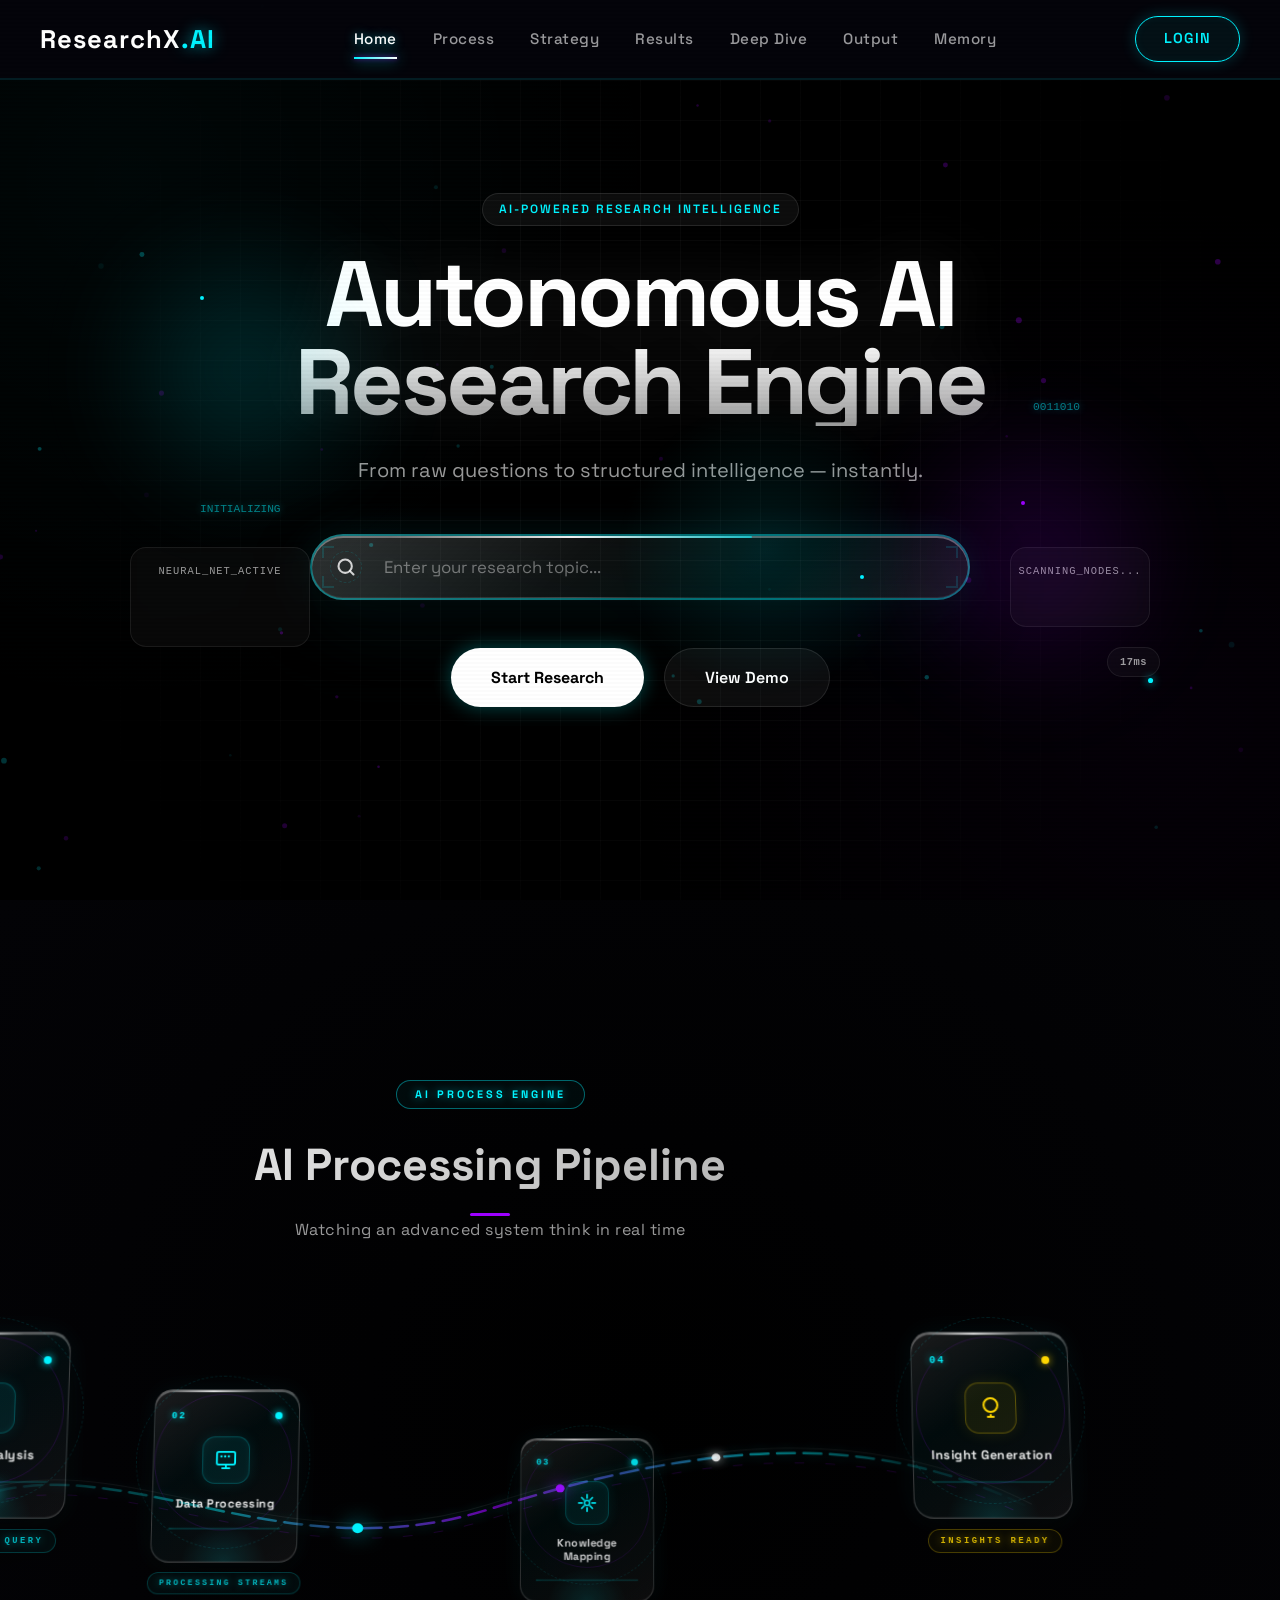
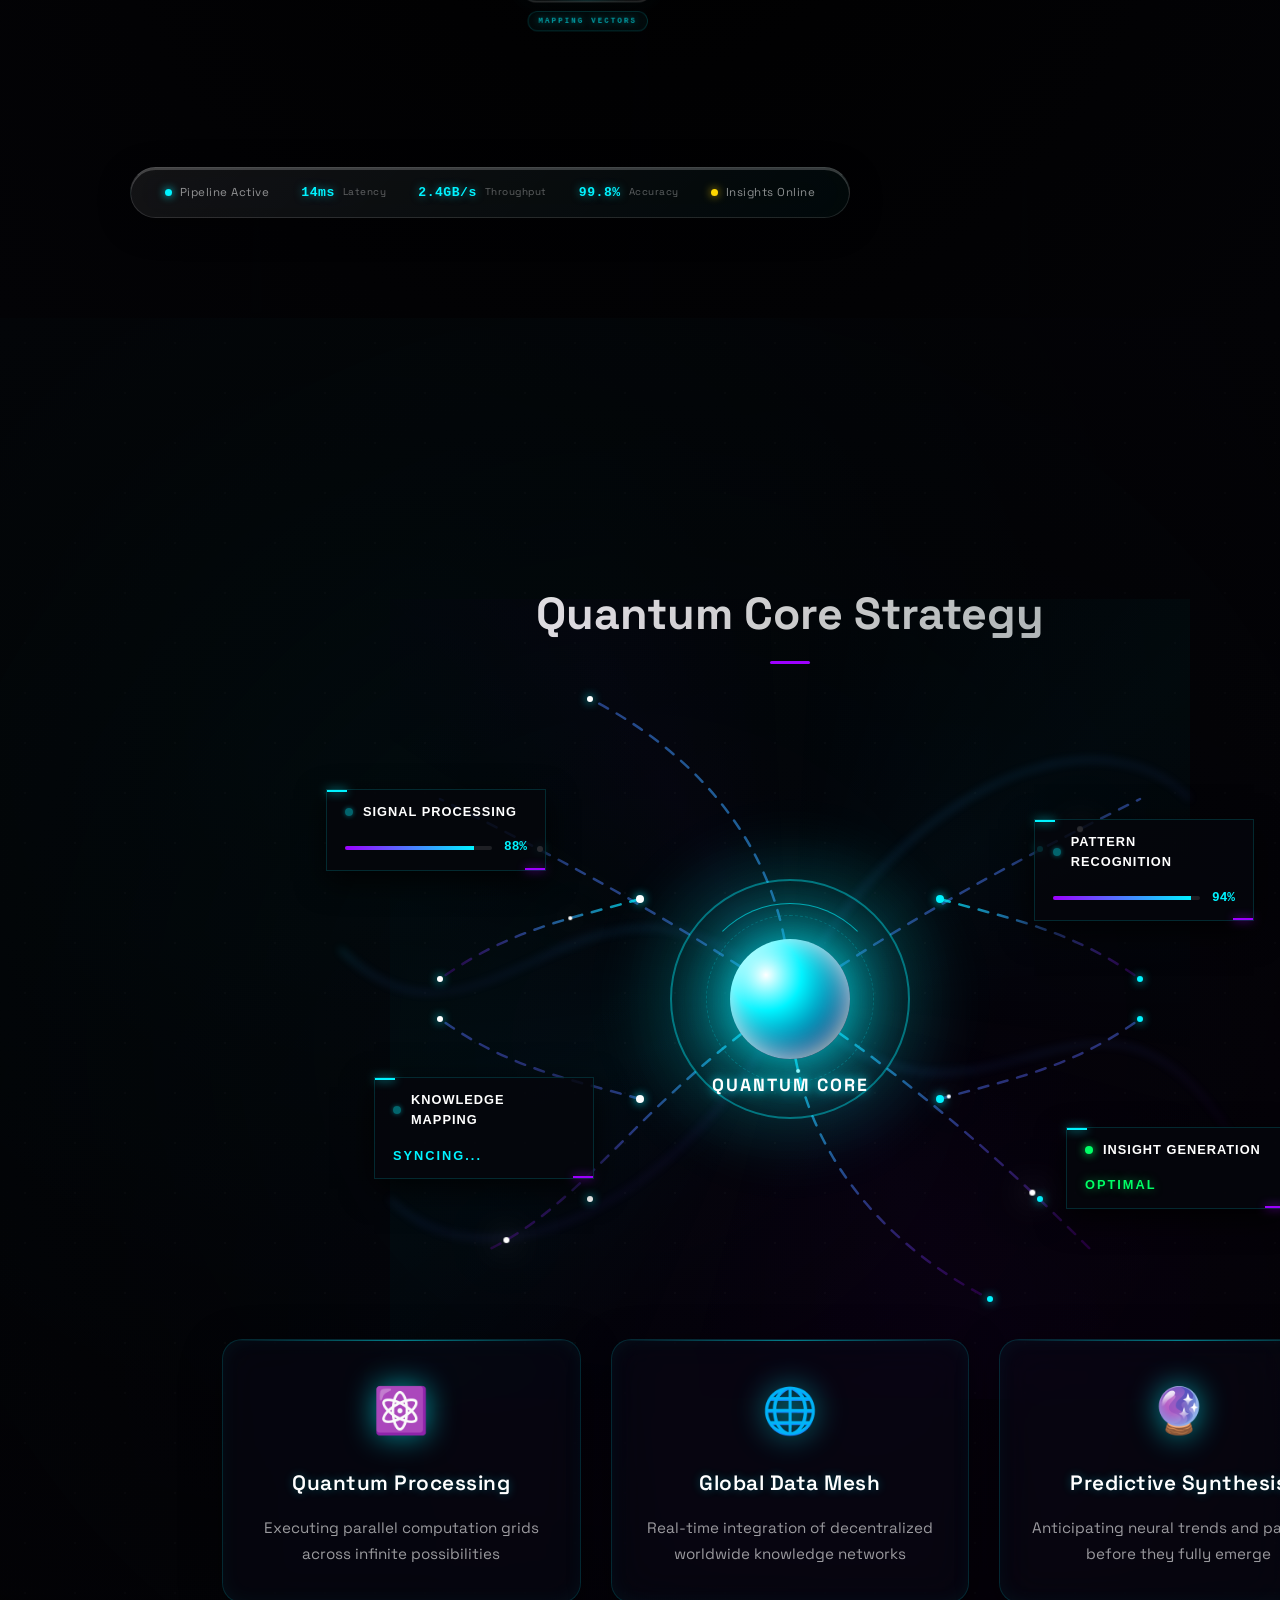
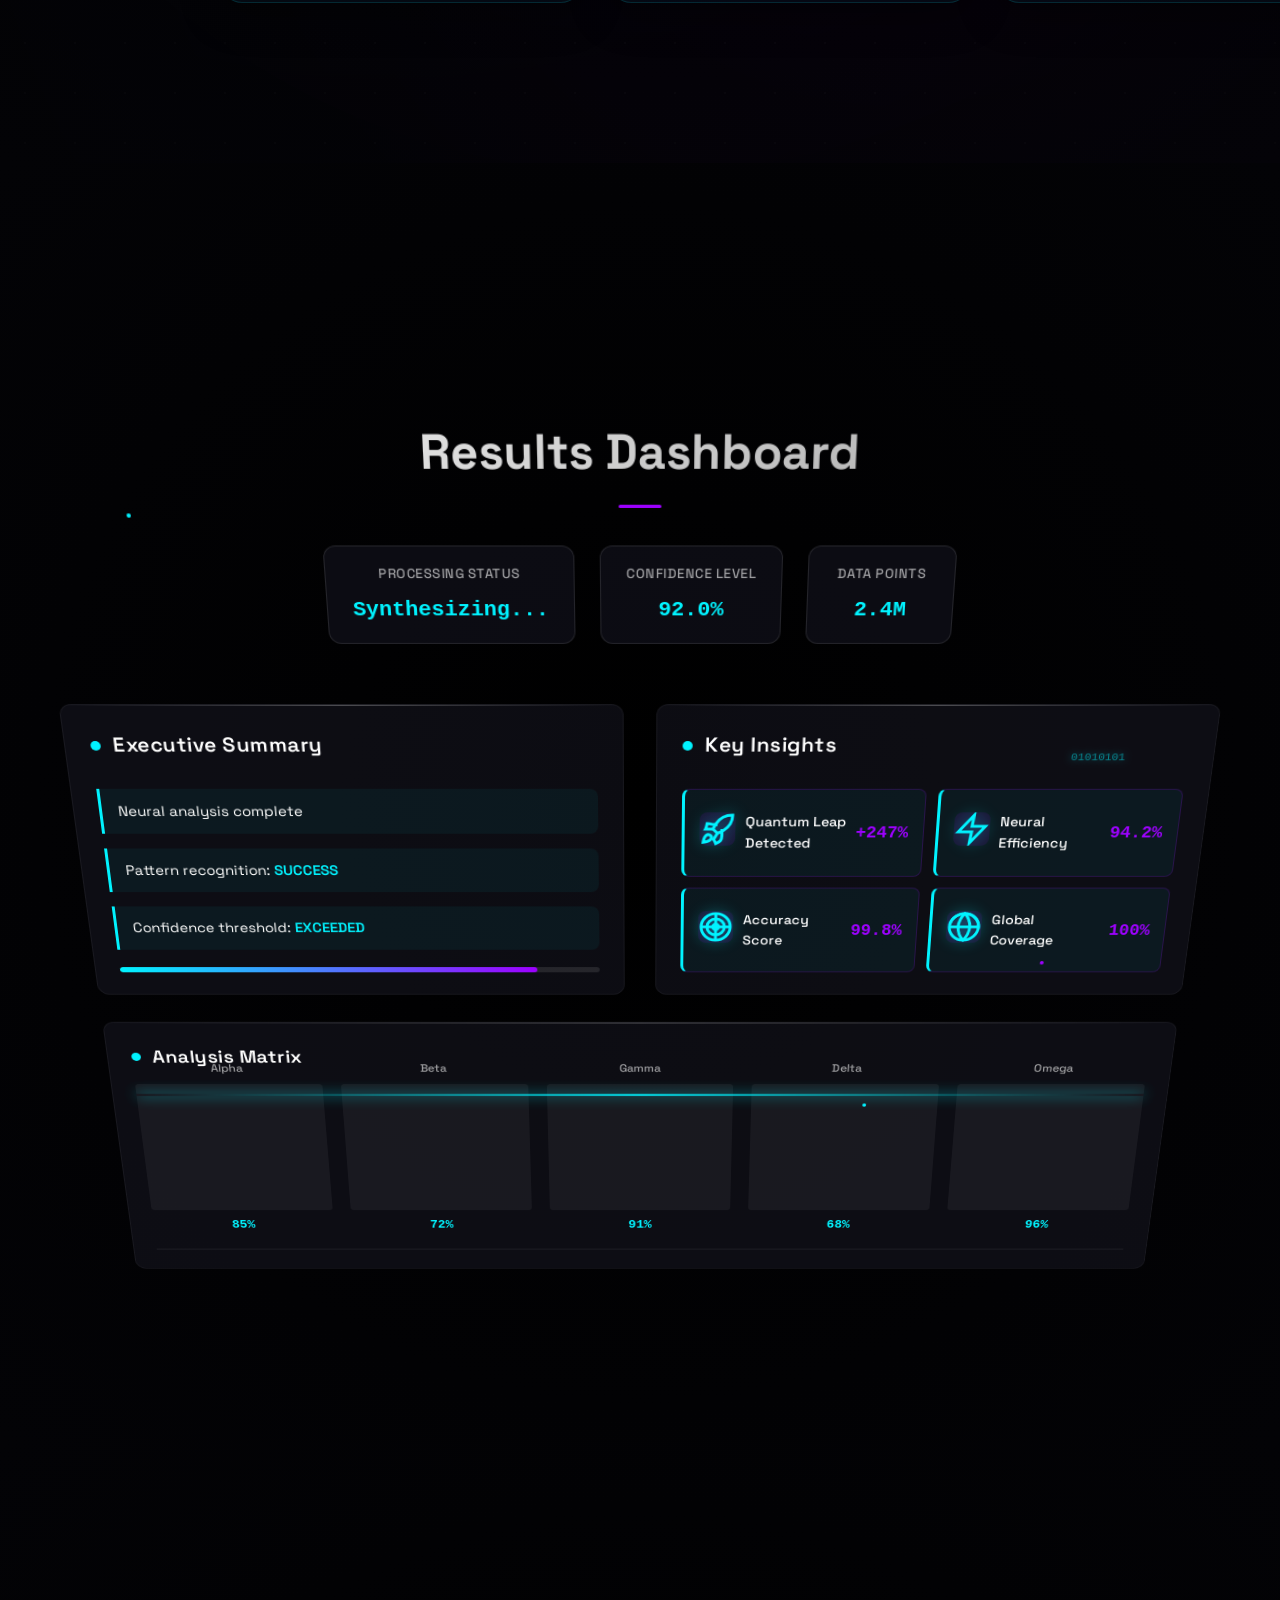
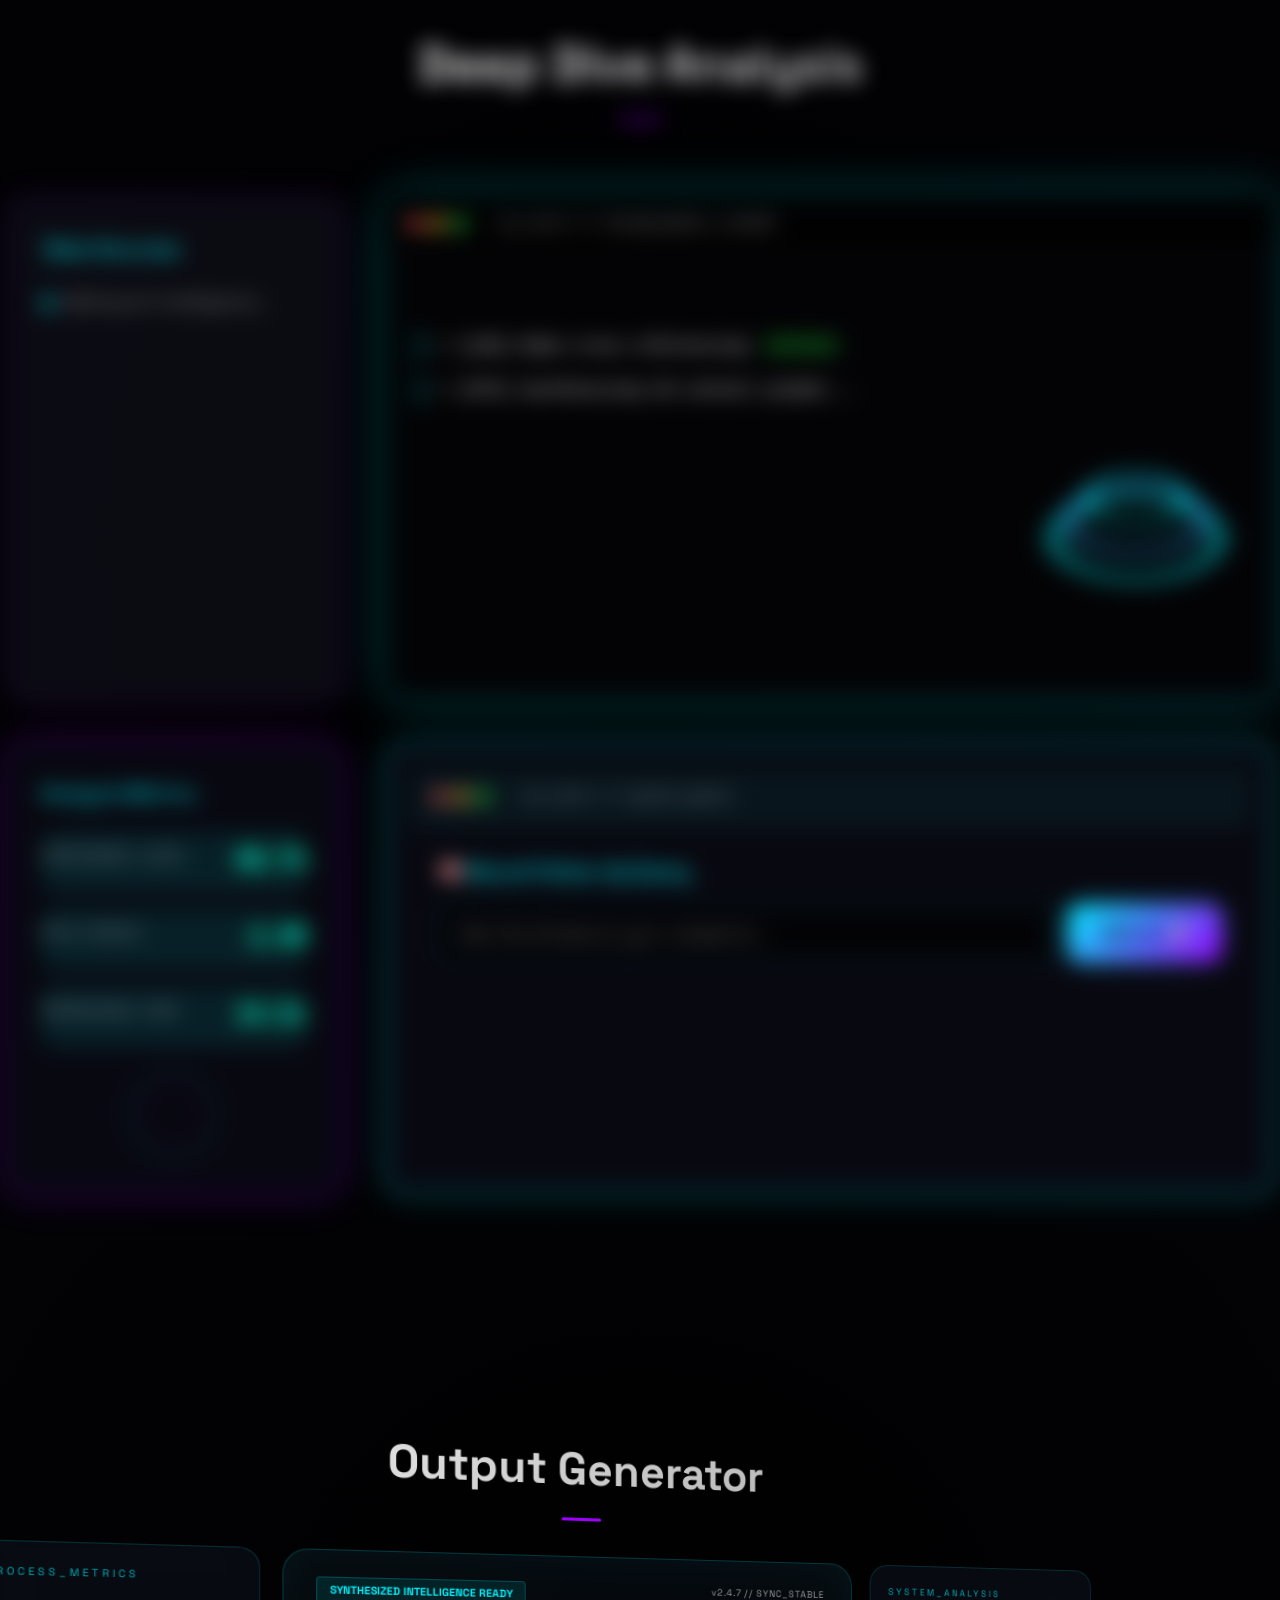
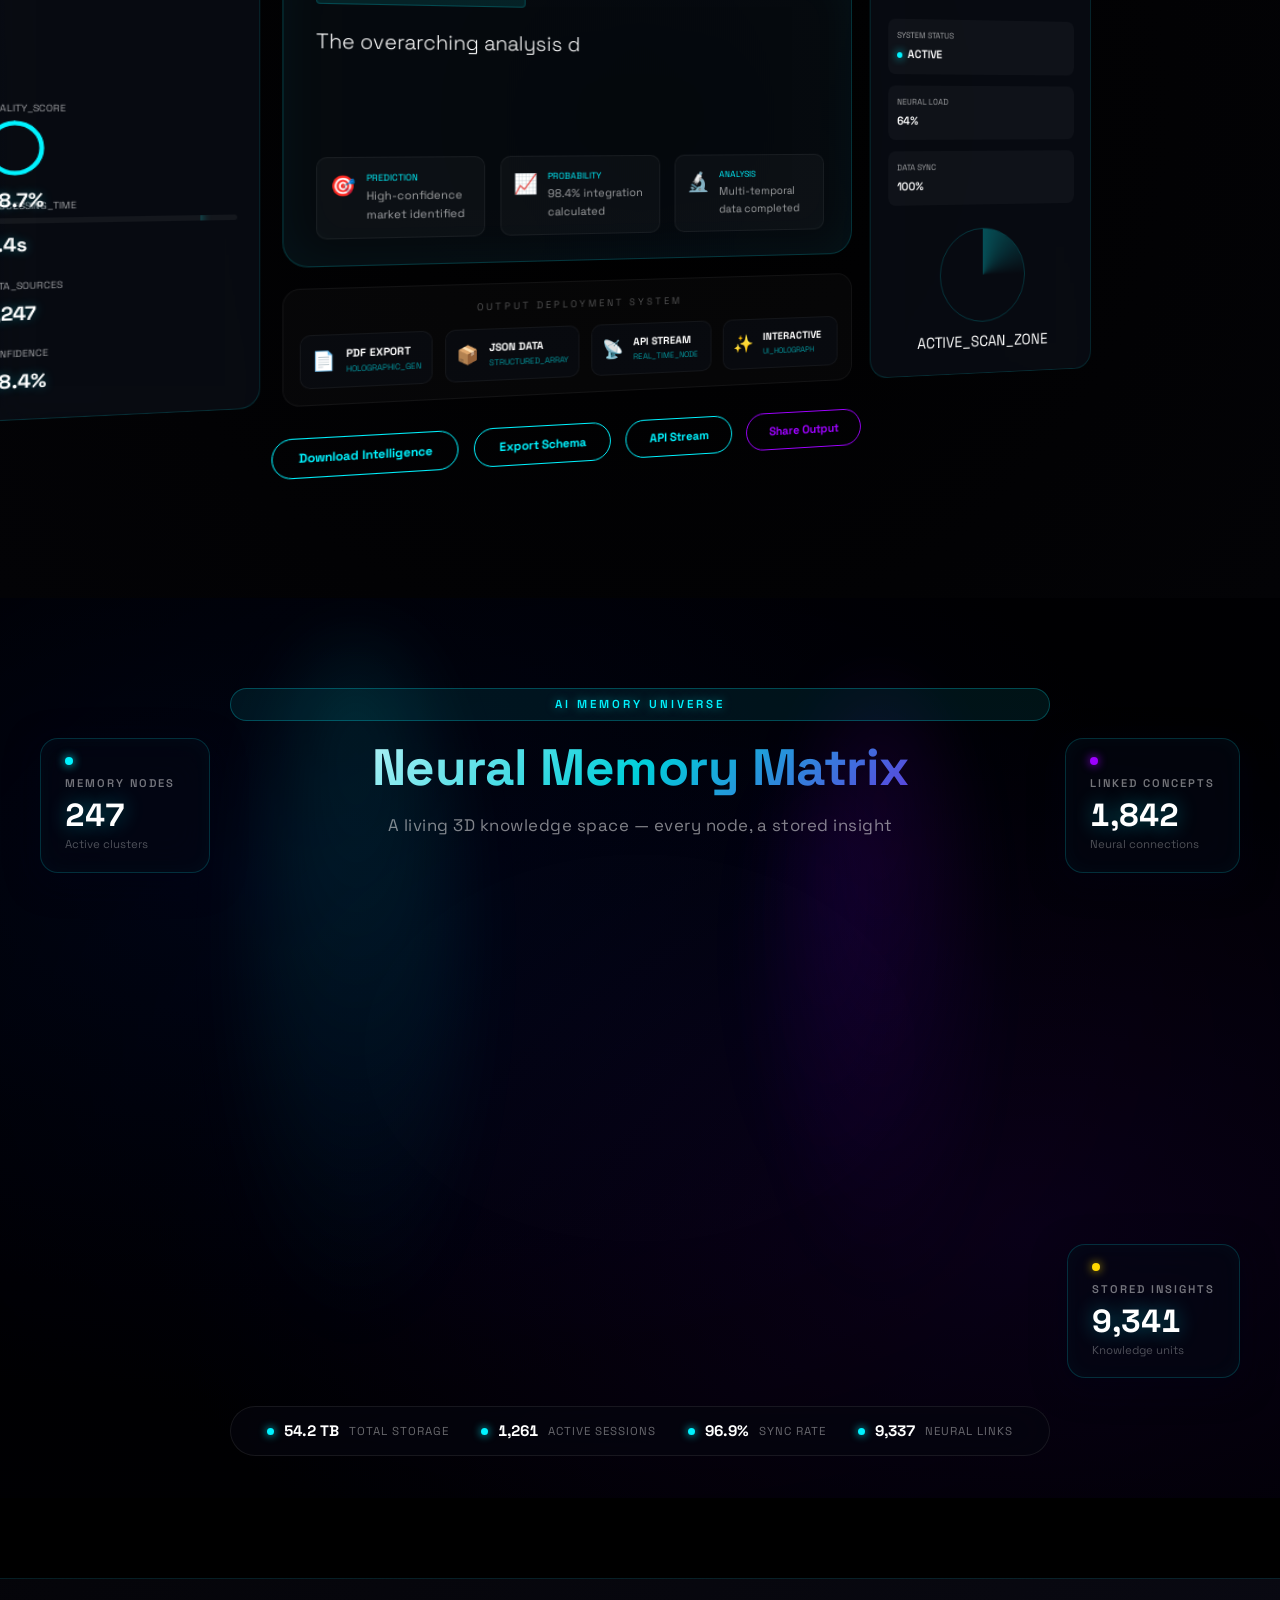
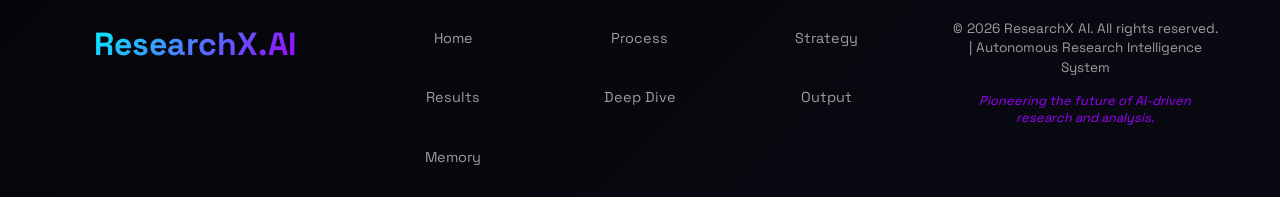
==== commit 165c571c: "Upgraded UI" ====
--- a/frontend/ResearchX AI Final Project/ResearchX AI HERO frames/index.html
+++ b/frontend/ResearchX AI Final Project/ResearchX AI HERO frames/index.html
@@ -74,11 +74,11 @@
                     </div>
 
                     <div class="hero-actions fade-in">
-                        <button class="btn-primary start-research-btn">
+                        <button class="btn-primary start-research-btn" id="start-research-btn">
                             <span>Start Research</span>
                             <div class="btn-glow"></div>
                         </button>
-                        <button class="btn-secondary view-demo-btn">
+                        <button class="btn-secondary view-demo-btn" onclick="window.location.href='demo.html'">
                             <span>View Demo</span>
                         </button>
                     </div>
@@ -615,7 +615,6 @@
                     <div class="particle p2"></div>
                     <div class="particle p3"></div>
                     <div class="data-flow df1">01010101</div>
-                    <div class="data-flow df2">SYNTHESIS</div>
                 </div>
             </div>
         </section>
@@ -708,141 +707,174 @@
                     </div>
                 </div>
             </div>
-
-
-
         </section>
 
-        <!-- 6. OUTPUT GENERATOR SECTION -->
-        <section id="output" class="output">
+        <!-- 6. OUTPUT GENERATOR SECTION (REMASTED) -->
+        <section id="output" class="oc-section">
             <video autoplay loop muted playsinline class="bg-video">
                 <source src="assets/videos/Luma_Output_page_video.mp4" type="video/mp4">
             </video>
             <div class="video-overlay"></div>
 
-            <div class="section-content parallax-layer" data-speed="1.1">
+            <div class="section-content">
                 <h2 class="section-title">Output Generator</h2>
-                <div class="output-container glass card-3d float-slow">
-                    <!-- Output Status Dashboard -->
-                    <div class="output-status">
-                        <div class="status-indicator">
-                            <i class="status-icon neon-text">⚡</i>
-                            <div class="status-text">
-                                <span class="status-label">Generation Status</span>
-                                <span class="status-value" id="generation-status">Ready</span>
-                            </div>
-                        </div>
-                        <div class="output-metrics">
-                            <div class="metric-item">
-                                <span class="metric-icon">📊</span>
-                                <span class="metric-value" id="output-quality">98.7%</span>
-                                <span class="metric-label">Quality Score</span>
-                            </div>
-                            <div class="metric-item">
-                                <span class="metric-icon">⚡</span>
-                                <span class="metric-value" id="processing-speed">2.4s</span>
-                                <span class="metric-label">Processing Time</span>
-                            </div>
-                            <div class="metric-item">
-                                <span class="metric-icon">🔗</span>
-                                <span class="metric-value" id="data-sources">1,247</span>
-                                <span class="metric-label">Data Sources</span>
-                            </div>
-                        </div>
-                    </div>
-
-                    <!-- Enhanced Document Viewer -->
-                    <div class="document-viewer">
-                        <div class="doc-header">
-                            <h3><span class="neon-dot"></span> Synthesized Research Intelligence</h3>
-                            <div class="doc-meta">
-                                <span class="doc-timestamp" id="doc-timestamp">2026-03-29 14:23:47</span>
-                                <span class="doc-version">v2.4.7</span>
-                            </div>
-                        </div>
-                        <div class="doc-content">
-                            <p class="doc-text">The overarching analysis dictates a 98.4% probability of market
-                                integration within the designated parameter clusters. Advanced neural pathways executed
-                                extensive comparative routines utilizing multi-temporal historical data vectors to
-                                arrive at this highly confident paradigm mapping.</p>
-                            <div class="doc-insights">
-                                <div class="insight-item">
-                                    <span class="insight-icon">🎯</span>
-                                    <span class="insight-text">High-confidence market prediction identified</span>
-                                </div>
-                                <div class="insight-item">
-                                    <span class="insight-icon">📈</span>
-                                    <span class="insight-text">98.4% integration probability calculated</span>
-                                </div>
-                                <div class="insight-item">
-                                    <span class="insight-icon">🔬</span>
-                                    <span class="insight-text">Multi-temporal data analysis completed</span>
-                                </div>
-                            </div>
-                        </div>
-                        <div class="doc-shimmer"></div>
-                        <div class="doc-particles">
-                            <div class="particle p1"></div>
-                            <div class="particle p2"></div>
-                            <div class="particle p3"></div>
-                        </div>
-                    </div>
-
-                    <!-- Output Formats Grid -->
-                    <div class="output-formats">
-                        <h4>Export Formats</h4>
-                        <div class="format-grid">
-                            <div class="format-card glass glow-hover" data-format="pdf">
-                                <div class="format-icon">📄</div>
-                                <div class="format-name">PDF Report</div>
-                                <div class="format-desc">Complete analysis with charts</div>
-                            </div>
-                            <div class="format-card glass glow-hover" data-format="json">
-                                <div class="format-icon">📊</div>
-                                <div class="format-name">JSON Data</div>
-                                <div class="format-desc">Raw data & insights</div>
-                            </div>
-                            <div class="format-card glass glow-hover" data-format="api">
-                                <div class="format-icon">🔗</div>
-                                <div class="format-name">API Stream</div>
-                                <div class="format-desc">Real-time data feed</div>
-                            </div>
-                            <div class="format-card glass glow-hover" data-format="viz">
-                                <div class="format-icon">📈</div>
-                                <div class="format-name">Interactive</div>
-                                <div class="format-desc">Dynamic visualizations</div>
-                            </div>
-                        </div>
-                    </div>
-
-                    <!-- Action Buttons -->
-                    <div class="action-buttons">
-                        <button class="btn-primary glow-btn pulse-shadow parallax-layer" data-speed="1.4"
-                            id="pdf-download-btn">
-                            <span>⚡ Download Intel (.PDF)</span>
-                            <div class="btn-glow"></div>
-                        </button>
-                        <button class="btn-secondary glow-hover" id="export-schema-btn">
-                            <span>📊 Export Schema</span>
-                        </button>
-                        <button class="btn-secondary glow-hover" id="data-api-btn">
-                            <span>🔗 Data API Stream</span>
-                        </button>
-                        <button class="btn-secondary glow-hover" id="share-btn">
-                            <span>📤 Share Results</span>
-                        </button>
-                    </div>
-
-                    <!-- Processing Animation -->
-                    <div class="processing-overlay" id="processing-overlay">
-                        <div class="processing-ring">
-                            <div class="processing-dot"></div>
-                        </div>
-                        <div class="processing-text">Generating Intelligence...</div>
-                    </div>
+                
+                <div class="oc-dashboard-container">
+                    <!-- Left Side: Process Metrics -->
+                    <aside class="oc-side-panel left">
+                        <div class="panel-tag">PROCESS_METRICS</div>
+                        <div class="oc-metrics-stack">
+                            <div class="oc-metric-item">
+                                <div class="label">QUALITY_SCORE</div>
+                                <div class="oc-ring-wrap">
+                                    <svg viewBox="0 0 100 100">
+                                        <circle cx="50" cy="50" r="45" class="ring-bg"></circle>
+                                        <circle cx="50" cy="50" r="45" class="ring-fill" id="oc-q-ring"></circle>
+                                    </svg>
+                                    <span class="val" id="oc-q-val">98.7%</span>
+                                </div>
+                            </div>
+                            <div class="oc-metric-item">
+                                <div class="label">PROCESSING_TIME</div>
+                                <div class="oc-bar-wrap">
+                                    <div class="fill" id="oc-t-bar" style="width: 85%"></div>
+                                </div>
+                                <span class="val">2.4s</span>
+                            </div>
+                            <div class="oc-metric-item">
+                                <div class="label">DATA_SOURCES</div>
+                                <span class="val" id="oc-s-val">1,247</span>
+                            </div>
+                            <div class="oc-metric-item">
+                                <div class="label">CONFIDENCE</div>
+                                <div class="oc-gauge">
+                                    <div class="gauge-pin" style="transform: rotate(70deg)"></div>
+                                </div>
+                                <span class="val">98.4%</span>
+                            </div>
+                        </div>
+                    </aside>
+
+                    <!-- Center: AI Output Core -->
+                    <div class="oc-main-core">
+                        <div class="oc-core-panel premium-glass">
+                            <div class="core-header">
+                                <div class="core-badge">SYNTHESIZED INTELLIGENCE READY</div>
+                                <div class="core-meta">v2.4.7 // SYNC_STABLE</div>
+                            </div>
+                            
+                            <div class="oc-output-viewport">
+                                <div class="oc-typing-reveal" id="oc-output-text">
+                                    The overarching analysis dictates a 98.4% probability of market integration within the designated parameter clusters. Advanced neural pathways executed extensive comparative routines utilizing multi-temporal historical data vectors to arrive at this highly confident paradigm mapping.
+                                </div>
+                            </div>
+
+                            <div class="oc-insights-grid">
+                                <div class="oc-insight-box">
+                                    <span class="icon">🎯</span>
+                                    <div class="txt">
+                                        <span class="l">PREDICTION</span>
+                                        <span class="v">High-confidence market identified</span>
+                                    </div>
+                                </div>
+                                <div class="oc-insight-box">
+                                    <span class="icon">📈</span>
+                                    <div class="txt">
+                                        <span class="l">PROBABILITY</span>
+                                        <span class="v">98.4% integration calculated</span>
+                                    </div>
+                                </div>
+                                <div class="oc-insight-box">
+                                    <span class="icon">🔬</span>
+                                    <div class="txt">
+                                        <span class="l">ANALYSIS</span>
+                                        <span class="v">Multi-temporal data completed</span>
+                                    </div>
+                                </div>
+                            </div>
+                        </div>
+
+                        <!-- Output Deployment System -->
+                        <div class="oc-deployment-system">
+                            <div class="deploy-header">OUTPUT DEPLOYMENT SYSTEM</div>
+                            <div class="deploy-grid">
+                                <div class="deploy-mod">
+                                    <div class="m-icon">📄</div>
+                                    <div class="m-txt">
+                                        <span class="n">PDF EXPORT</span>
+                                        <span class="s">HOLOGRAPHIC_GEN</span>
+                                    </div>
+                                </div>
+                                <div class="deploy-mod">
+                                    <div class="m-icon">📦</div>
+                                    <div class="m-txt">
+                                        <span class="n">JSON DATA</span>
+                                        <span class="s">STRUCTURED_ARRAY</span>
+                                    </div>
+                                </div>
+                                <div class="deploy-mod">
+                                    <div class="m-icon">📡</div>
+                                    <div class="m-txt">
+                                        <span class="n">API STREAM</span>
+                                        <span class="s">REAL_TIME_NODE</span>
+                                    </div>
+                                </div>
+                                <div class="deploy-mod">
+                                    <div class="m-icon">✨</div>
+                                    <div class="m-txt">
+                                        <span class="n">INTERACTIVE</span>
+                                        <span class="s">UI_HOLOGRAPH</span>
+                                    </div>
+                                </div>
+                            </div>
+                        </div>
+                    </div>
+
+                    <!-- Right Side: System Analysis -->
+                    <aside class="oc-side-panel right">
+                        <div class="panel-tag">SYSTEM_ANALYSIS</div>
+                        <div class="oc-status-stack">
+                            <div class="oc-status-card">
+                                <div class="l">SYSTEM STATUS</div>
+                                <div class="v"><span class="dot pulse"></span> ACTIVE</div>
+                            </div>
+                            <div class="oc-status-card">
+                                <div class="l">NEURAL LOAD</div>
+                                <div class="oc-load-bar">
+                                    <div class="fill" style="width: 64%"></div>
+                                </div>
+                                <div class="v">64%</div>
+                            </div>
+                            <div class="oc-status-card">
+                                <div class="l">DATA SYNC</div>
+                                <div class="oc-sync-anim">
+                                    <span></span><span></span><span></span>
+                                </div>
+                                <div class="v">100%</div>
+                            </div>
+                        </div>
+
+                        <div class="oc-radar-wrap">
+                            <div class="oc-radar">
+                                <div class="sweep"></div>
+                                <div class="blip" style="top: 30%; left: 60%"></div>
+                            </div>
+                            <div class="l">ACTIVE_SCAN_ZONE</div>
+                        </div>
+                    </aside>
+                </div>
+
+                <!-- Control Bar -->
+                <div class="oc-control-bar">
+                    <button class="oc-btn" id="download-intelligence-btn">Download Intelligence</button>
+                    <button class="oc-btn">Export Schema</button>
+                    <button class="oc-btn">API Stream</button>
+                    <button class="oc-btn secondary">Share Output</button>
                 </div>
             </div>
         </section>
+
+
 
         <!-- 7. MEMORY SYSTEM SECTION — Ultra-Modern 3D Knowledge Universe -->
         <section id="memory" class="memory memory-universe">
@@ -935,6 +967,199 @@
         </section>
     </main>
 
+    <!-- ═══════════════════════════════════════════════
+         AI EXPORT MODAL — Cinematic PDF Export System
+    ═══════════════════════════════════════════════ -->
+    <div id="ai-export-overlay" class="aex-overlay" aria-hidden="true">
+
+        <!-- Holographic background grid + streaks -->
+        <div class="aex-bg-grid"></div>
+        <div class="aex-streak s1"></div>
+        <div class="aex-streak s2"></div>
+        <div class="aex-streak s3"></div>
+
+        <!-- Main panel -->
+        <div class="aex-panel" id="aex-panel" role="dialog" aria-modal="true" aria-label="AI Export System">
+
+            <!-- Corner brackets -->
+            <div class="aex-corner tl"></div>
+            <div class="aex-corner tr"></div>
+            <div class="aex-corner bl"></div>
+            <div class="aex-corner br"></div>
+
+            <!-- Scanline effect -->
+            <div class="aex-scanline"></div>
+
+            <!-- Canvas for particles inside panel -->
+            <canvas class="aex-particle-canvas" id="aex-particle-canvas"></canvas>
+
+            <!-- Header -->
+            <div class="aex-header">
+                <div class="aex-sys-indicators">
+                    <span class="aex-ind blink"></span>
+                    <span class="aex-ind pulse-slow"></span>
+                    <span class="aex-ind blink" style="animation-delay:.4s"></span>
+                </div>
+                <div class="aex-title-block">
+                    <div class="aex-sup-label">ResearchX <span>AI</span> // EXPORT ENGINE v2.4</div>
+                    <h2 class="aex-title" id="aex-title">GENERATING INTELLIGENCE DOCUMENT</h2>
+                    <p class="aex-subtitle" id="aex-subtitle">Compiling structured research output...</p>
+                </div>
+                <div class="aex-sys-indicators">
+                    <span class="aex-ind" style="animation-delay:.2s"></span>
+                    <span class="aex-ind blink" style="animation-delay:.6s"></span>
+                    <span class="aex-ind pulse-slow" style="animation-delay:.1s"></span>
+                </div>
+            </div>
+
+            <!-- Progress ring + sound-wave visualiser -->
+            <div class="aex-progress-zone">
+
+                <!-- Sound-wave bars (visual only, reacts to progress) -->
+                <div class="aex-wave-wrap left" id="aex-wave-left">
+                    <span></span><span></span><span></span><span></span>
+                    <span></span><span></span><span></span><span></span>
+                </div>
+
+                <!-- Circular ring -->
+                <div class="aex-ring-wrap">
+                    <svg class="aex-ring-svg" viewBox="0 0 200 200">
+                        <defs>
+                            <linearGradient id="ringGrad" x1="0%" y1="0%" x2="100%" y2="100%">
+                                <stop offset="0%" stop-color="#00F3FF"/>
+                                <stop offset="100%" stop-color="#9D00FF"/>
+                            </linearGradient>
+                            <filter id="ringGlow">
+                                <feGaussianBlur stdDeviation="3" result="blur"/>
+                                <feMerge><feMergeNode in="blur"/><feMergeNode in="SourceGraphic"/></feMerge>
+                            </filter>
+                        </defs>
+                        <!-- Track -->
+                        <circle cx="100" cy="100" r="84" class="aex-ring-track"/>
+                        <!-- Progress arc -->
+                        <circle cx="100" cy="100" r="84" class="aex-ring-fill" id="aex-ring-fill"
+                                filter="url(#ringGlow)"
+                                stroke="url(#ringGrad)"
+                                stroke-dasharray="527.8"
+                                stroke-dashoffset="527.8"/>
+                        <!-- Pulse glow ring -->
+                        <circle cx="100" cy="100" r="84" class="aex-ring-pulse" id="aex-ring-pulse"/>
+                        <!-- Outer dashes ring -->
+                        <circle cx="100" cy="100" r="94" class="aex-ring-dashes"/>
+                    </svg>
+                    <!-- Animated dots orbiting -->
+                    <div class="aex-orbit-dot d1"></div>
+                    <div class="aex-orbit-dot d2"></div>
+                    <!-- Percentage counter -->
+                    <div class="aex-pct-wrap">
+                        <span class="aex-pct" id="aex-pct">0</span>
+                        <span class="aex-pct-sym">%</span>
+                    </div>
+                    <!-- Check icon (hidden until complete) -->
+                    <div class="aex-check" id="aex-check" aria-hidden="true">
+                        <svg viewBox="0 0 60 60" fill="none">
+                            <polyline points="10,30 24,44 50,16" stroke="#00F3FF"
+                                      stroke-width="5" stroke-linecap="round" stroke-linejoin="round"
+                                      class="aex-check-line" id="aex-check-line"/>
+                        </svg>
+                    </div>
+                </div>
+
+                <!-- Sound-wave bars right -->
+                <div class="aex-wave-wrap right" id="aex-wave-right">
+                    <span></span><span></span><span></span><span></span>
+                    <span></span><span></span><span></span><span></span>
+                </div>
+            </div>
+
+            <!-- Live log terminal -->
+            <div class="aex-log-terminal" id="aex-log-terminal" aria-live="polite">
+                <div class="aex-log-header">
+                    <span class="aex-log-dot"></span>
+                    <span class="aex-log-dot" style="background:#FFD700;animation-delay:.3s"></span>
+                    <span class="aex-log-dot" style="background:#00FF88;animation-delay:.6s"></span>
+                    <span class="aex-log-title">// LIVE_PROCESS_LOG</span>
+                </div>
+                <div class="aex-log-body" id="aex-log-body"></div>
+            </div>
+
+            <!-- Data flow lines -->
+            <div class="aex-dataflow-wrap" aria-hidden="true">
+                <svg class="aex-dataflow-svg" viewBox="0 0 600 40" preserveAspectRatio="none">
+                    <defs>
+                        <linearGradient id="dfGrad" x1="0%" y1="0%" x2="100%" y2="0%">
+                            <stop offset="0%" stop-color="#00F3FF" stop-opacity="0"/>
+                            <stop offset="40%" stop-color="#00F3FF" stop-opacity="0.8"/>
+                            <stop offset="60%" stop-color="#9D00FF" stop-opacity="0.8"/>
+                            <stop offset="100%" stop-color="#9D00FF" stop-opacity="0"/>
+                        </linearGradient>
+                    </defs>
+                    <line x1="0" y1="10" x2="600" y2="10" class="aex-df-line"/>
+                    <line x1="0" y1="22" x2="600" y2="22" class="aex-df-line" style="animation-delay:.5s;opacity:.5"/>
+                    <line x1="0" y1="32" x2="600" y2="32" class="aex-df-line" style="animation-delay:1s;opacity:.3"/>
+                    <!-- Travelling pulse -->
+                    <circle r="4" class="aex-df-pulse dp1">
+                        <animateMotion dur="1.8s" repeatCount="indefinite" begin="0s"
+                                       path="M0,10 L600,10"/>
+                    </circle>
+                    <circle r="3" class="aex-df-pulse dp2">
+                        <animateMotion dur="2.4s" repeatCount="indefinite" begin=".6s"
+                                       path="M0,22 L600,22"/>
+                    </circle>
+                </svg>
+            </div>
+
+            <!-- Footer: status row -->
+            <div class="aex-footer" id="aex-footer">
+                <div class="aex-footer-stat">
+                    <span class="aex-fs-dot"></span>
+                    <span class="aex-fs-label">NODE</span>
+                    <span class="aex-fs-val" id="aex-node-val">ACTIVE</span>
+                </div>
+                <div class="aex-footer-stat">
+                    <span class="aex-fs-dot" style="background:#9D00FF"></span>
+                    <span class="aex-fs-label">LATENCY</span>
+                    <span class="aex-fs-val" id="aex-lat-val">14ms</span>
+                </div>
+                <div class="aex-footer-stat">
+                    <span class="aex-fs-dot" style="background:#FFD700"></span>
+                    <span class="aex-fs-label">THROUGHPUT</span>
+                    <span class="aex-fs-val" id="aex-tp-val">2.4 GB/s</span>
+                </div>
+                <div class="aex-footer-stat">
+                    <span class="aex-fs-dot" style="background:#00FF88"></span>
+                    <span class="aex-fs-label">INTEGRITY</span>
+                    <span class="aex-fs-val">99.8%</span>
+                </div>
+            </div>
+
+            <!-- CTA area (hidden until complete) -->
+            <div class="aex-cta" id="aex-cta" aria-hidden="true">
+                <button class="aex-dl-btn" id="aex-dl-btn">
+                    <svg viewBox="0 0 24 24" fill="none" stroke="currentColor" stroke-width="2.5"
+                         stroke-linecap="round" stroke-linejoin="round" class="aex-dl-icon">
+                        <path d="M21 15v4a2 2 0 0 1-2 2H5a2 2 0 0 1-2-2v-4"/>
+                        <polyline points="7 10 12 15 17 10"/>
+                        <line x1="12" y1="15" x2="12" y2="3"/>
+                    </svg>
+                    <span>DOWNLOAD FILE</span>
+                    <div class="aex-btn-ripple" id="aex-btn-ripple"></div>
+                </button>
+            </div>
+
+        </div><!-- /aex-panel -->
+    </div><!-- /ai-export-overlay -->
+
+    <!-- Toast -->
+    <div class="aex-toast" id="aex-toast" aria-live="assertive">
+        <svg viewBox="0 0 20 20" fill="none" stroke="currentColor" stroke-width="2.5"
+             stroke-linecap="round" stroke-linejoin="round" class="aex-toast-icon">
+            <path d="M20 6L9 17l-5-5"/>
+        </svg>
+        Download Complete
+    </div>
+
+
     <!-- Footer -->
     <footer class="site-footer">
         <div class="footer-content">
@@ -960,6 +1185,25 @@
     <canvas id="particles-canvas"></canvas>
 
     <script src="script.js"></script>
+    <script>
+        // ── Hero → Research Session redirect ──────────────────────────────
+        (function () {
+            var btn   = document.getElementById('start-research-btn');
+            var input = document.querySelector('.search-input');
+
+            function launchResearch() {
+                var topic = input ? input.value.trim() : '';
+                var url   = 'research-session.html';
+                if (topic) url += '?topic=' + encodeURIComponent(topic);
+                window.location.href = url;
+            }
+
+            if (btn)   btn.addEventListener('click', launchResearch);
+            if (input) input.addEventListener('keydown', function (e) {
+                if (e.key === 'Enter') launchResearch();
+            });
+        })();
+    </script>
 </body>
 
 </html>
--- a/frontend/ResearchX AI Final Project/ResearchX AI HERO frames/styles.css
+++ b/frontend/ResearchX AI Final Project/ResearchX AI HERO frames/styles.css
@@ -665,26 +665,20 @@
     width: 100vw;
 }
 
-/* Cinematic Fade Animations on Scroll */
+/* Cinematic Fade Animations on Scroll - Updated for Reliability */
 section:not(.login-section) .bg-video {
-    opacity: 0; /* Star hidden for fade-in effect */
-    transition: opacity 1.5s ease-in-out; /* Cinematic smooth transition */
-}
-section:not(.login-section).in-view .bg-video {
-    opacity: 0.95; /* Reveal when section is in view */
+    opacity: 0.92; /* Visible by default */
+    transition: opacity 1.5s ease-in-out;
 }
 
 section:not(.login-section) .video-overlay {
-    opacity: 0.001;
+    opacity: 1; /* Visible by default */
     transition: opacity 1s ease-in-out;
 }
-section:not(.login-section).in-view .video-overlay {
-    opacity: 1; 
-}
-
-/* Content Fade Animations */
+
+/* Content Fade Animations - Ensuring visibility even if JS fails */
 section .section-content {
-    opacity: 0.001; /* Keep rendering active */
+    opacity: 1; /* Default to visible */
     transition: opacity 1.2s cubic-bezier(0.2, 0.8, 0.2, 1), transform 1.2s cubic-bezier(0.2, 0.8, 0.2, 1), filter 1.2s ease;
     transition-delay: 0.2s;
 }
@@ -5049,3 +5043,624 @@
     .mu-stats-strip { display: none; }
     .mu-title { font-size: 1.8rem; }
 }
+
+/* ── AI OUTPUT COMMAND CENTER (INTEGRATED) ── */
+.oc-section {
+    position: relative;
+    padding: 0; /* Let section-content handle padding */
+    background: #050508;
+    overflow: hidden;
+    min-height: 100vh;
+    display: flex;
+    flex-direction: column;
+    justify-content: center;
+}
+
+.oc-dashboard-container {
+    display: grid;
+    grid-template-columns: 260px 1fr 260px;
+    gap: 20px;
+    position: relative;
+    z-index: 10;
+    align-items: stretch;
+}
+
+.oc-side-panel {
+    background: rgba(10, 15, 25, 0.6);
+    backdrop-filter: blur(15px);
+    border: 1px solid rgba(0, 243, 255, 0.15);
+    border-radius: 20px;
+    padding: 20px;
+    position: relative;
+    display: flex;
+    flex-direction: column;
+    justify-content: space-between;
+}
+
+.panel-tag {
+    font-size: 0.6rem;
+    color: var(--neon-cyan);
+    letter-spacing: 3px;
+    margin-bottom: 15px;
+    opacity: 0.7;
+}
+
+.oc-metrics-stack {
+    display: flex;
+    flex-direction: column;
+    gap: 15px;
+}
+
+.oc-metric-item .label { font-size: 0.55rem; color: var(--text-muted); margin-bottom: 4px; }
+.oc-metric-item .val { font-size: 1.1rem; font-weight: 700; color: #fff; text-shadow: 0 0 10px rgba(0,243,255,0.3); }
+
+.oc-ring-wrap {
+    width: 50px;
+    height: 50px;
+    position: relative;
+    margin-bottom: 5px;
+}
+
+.oc-ring-wrap svg { transform: rotate(-90deg); }
+.ring-bg { fill: none; stroke: rgba(255,255,255,0.05); stroke-width: 8; }
+.ring-fill {
+    fill: none;
+    stroke: var(--neon-cyan);
+    stroke-width: 8;
+    stroke-linecap: round;
+    stroke-dasharray: 283;
+    stroke-dashoffset: 283;
+    transition: stroke-dashoffset 2s ease-out;
+}
+
+.oc-bar-wrap {
+    height: 5px;
+    background: rgba(255,255,255,0.05);
+    border-radius: 3px;
+    overflow: hidden;
+    margin-bottom: 5px;
+}
+
+.oc-bar-wrap .fill {
+    height: 100%;
+    background: linear-gradient(90deg, var(--neon-cyan), var(--neon-blue));
+    box-shadow: 0 0 10px var(--neon-cyan);
+}
+
+.oc-main-core {
+    display: flex;
+    flex-direction: column;
+    gap: 20px;
+}
+
+.oc-core-panel {
+    background: rgba(10, 20, 30, 0.4);
+    backdrop-filter: blur(25px);
+    border: 1px solid rgba(0, 243, 255, 0.2);
+    border-radius: 24px;
+    padding: 25px 30px;
+    position: relative;
+    box-shadow: inset 0 0 50px rgba(0, 243, 255, 0.05);
+}
+
+.core-header {
+    display: flex;
+    justify-content: space-between;
+    margin-bottom: 20px;
+}
+
+.core-badge {
+    background: rgba(0, 243, 255, 0.1);
+    color: var(--neon-cyan);
+    padding: 4px 12px;
+    border-radius: 4px;
+    font-size: 0.65rem;
+    font-weight: 700;
+    border: 1px solid rgba(0, 243, 255, 0.2);
+}
+
+.core-meta { font-size: 0.6rem; color: var(--text-muted); letter-spacing: 1px; }
+
+.oc-output-viewport {
+    min-height: 100px;
+    margin-bottom: 25px;
+}
+
+.oc-typing-reveal {
+    font-size: 1.25rem;
+    line-height: 1.5;
+    color: #fff;
+    font-weight: 300;
+    text-shadow: 0 0 20px rgba(255,255,255,0.1);
+}
+
+.oc-insights-grid {
+    display: grid;
+    grid-template-columns: repeat(3, 1fr);
+    gap: 15px;
+}
+
+.oc-insight-box {
+    background: rgba(255,255,255,0.03);
+    padding: 12px;
+    border-radius: 10px;
+    display: flex;
+    gap: 10px;
+    border: 1px solid rgba(255,255,255,0.05);
+}
+
+.oc-insight-box .icon { font-size: 1.2rem; }
+.oc-insight-box .l { display: block; font-size: 0.55rem; color: var(--neon-cyan); margin-bottom: 2px; }
+.oc-insight-box .v { display: block; font-size: 0.7rem; color: var(--text-muted); }
+
+.oc-deployment-system {
+    background: rgba(255,255,255,0.02);
+    border-radius: 16px;
+    padding: 15px;
+    border: 1px solid rgba(255,255,255,0.05);
+}
+
+.deploy-header {
+    font-size: 0.6rem;
+    color: var(--text-muted);
+    letter-spacing: 3px;
+    text-align: center;
+    margin-bottom: 12px;
+    opacity: 0.5;
+}
+
+.deploy-grid {
+    display: grid;
+    grid-template-columns: repeat(4, 1fr);
+    gap: 12px;
+}
+
+.deploy-mod {
+    background: rgba(10, 15, 25, 0.4);
+    border: 1px solid rgba(255,255,255,0.05);
+    padding: 10px;
+    border-radius: 10px;
+    display: flex;
+    align-items: center;
+    gap: 10px;
+    cursor: pointer;
+    transition: all 0.3s ease;
+}
+
+.deploy-mod:hover {
+    border-color: var(--neon-cyan);
+    background: rgba(0, 243, 255, 0.05);
+    transform: translateY(-3px);
+}
+
+.m-icon { font-size: 1.1rem; }
+.m-txt .n { display: block; font-size: 0.65rem; font-weight: 700; }
+.m-txt .s { display: block; font-size: 0.5rem; color: var(--neon-cyan); opacity: 0.6; }
+
+.oc-status-stack { display: flex; flex-direction: column; gap: 12px; }
+.oc-status-card { background: rgba(255,255,255,0.03); padding: 10px; border-radius: 8px; }
+.oc-status-card .l { font-size: 0.55rem; color: var(--text-muted); margin-bottom: 4px; }
+.oc-status-card .v { font-size: 0.75rem; font-weight: 600; display: flex; align-items: center; gap: 6px; }
+
+.dot.pulse {
+    width: 6px; height: 6px; background: var(--neon-cyan); border-radius: 50%;
+    box-shadow: 0 0 10px var(--neon-cyan);
+    animation: oc-pulse 1.5s infinite;
+}
+
+@keyframes oc-pulse { 0%, 100% { opacity: 1; } 50% { opacity: 0.3; } }
+
+.oc-radar-wrap { margin-top: 20px; display: flex; flex-direction: column; align-items: center; gap: 8px; }
+.oc-radar {
+    width: 100px; height: 100px; border: 1px solid rgba(0,243,255,0.2); border-radius: 50%;
+    position: relative; overflow: hidden;
+}
+
+.oc-radar .sweep {
+    position: absolute; inset: 0;
+    background: conic-gradient(from 0deg, var(--neon-cyan) 0deg, transparent 90deg);
+    opacity: 0.3;
+    animation: oc-sweep 4s linear infinite;
+}
+
+@keyframes oc-sweep { 100% { transform: rotate(360deg); } }
+
+.oc-control-bar {
+    margin-top: 30px;
+    display: flex;
+    justify-content: center;
+    gap: 15px;
+    z-index: 10;
+}
+
+.oc-btn {
+    padding: 10px 24px;
+    background: transparent;
+    border: 1px solid var(--neon-cyan);
+    color: var(--neon-cyan);
+    border-radius: 30px;
+    font-size: 0.75rem;
+    font-weight: 700;
+    font-family: inherit;
+    cursor: pointer;
+    transition: all 0.3s ease;
+}
+
+.oc-btn:hover { background: var(--neon-cyan); color: #000; box-shadow: 0 0 20px var(--neon-cyan); }
+.oc-btn.secondary { border-color: var(--neon-purple); color: var(--neon-purple); }
+.oc-btn.secondary:hover { background: var(--neon-purple); color: #fff; box-shadow: 0 0 20px var(--neon-purple); }
+
+
+
+
+
+/* -----------------------------------------------------------
+   AI EXPORT MODAL � Cinematic PDF Generation System
+   ----------------------------------------------------------- */
+
+/* -- Overlay backdrop -- */
+.aex-overlay {
+    position: fixed;
+    inset: 0;
+    z-index: 9900;
+    display: flex;
+    align-items: center;
+    justify-content: center;
+    background: rgba(0, 0, 0, 0);
+    backdrop-filter: blur(0px);
+    -webkit-backdrop-filter: blur(0px);
+    pointer-events: none;
+    transition: background 0.6s ease, backdrop-filter 0.6s ease;
+}
+.aex-overlay.aex-active {
+    background: rgba(0, 0, 0, 0.78);
+    backdrop-filter: blur(10px);
+    -webkit-backdrop-filter: blur(10px);
+    pointer-events: all;
+}
+.aex-bg-grid {
+    position: absolute;
+    inset: 0;
+    background-image: linear-gradient(rgba(0,243,255,0.04) 1px, transparent 1px), linear-gradient(90deg, rgba(0,243,255,0.04) 1px, transparent 1px);
+    background-size: 50px 50px;
+    opacity: 0;
+    transition: opacity 0.8s ease;
+    pointer-events: none;
+}
+.aex-overlay.aex-active .aex-bg-grid { opacity: 1; }
+.aex-streak {
+    position: absolute;
+    width: 2px;
+    height: 40%;
+    background: linear-gradient(to bottom, transparent, rgba(0,243,255,0.6), transparent);
+    opacity: 0;
+    pointer-events: none;
+    animation: aexStreakFall 4s ease-in-out infinite;
+}
+.aex-overlay.aex-active .aex-streak { opacity: 1; }
+.aex-streak.s1 { left: 15%; top: -20%; animation-delay: 0s; }
+.aex-streak.s2 { left: 55%; top: -40%; animation-delay: 1.3s; height: 55%; background: linear-gradient(to bottom, transparent, rgba(157,0,255,0.5), transparent); }
+.aex-streak.s3 { left: 80%; top: -10%; animation-delay: 2.6s; }
+@keyframes aexStreakFall {
+    0%   { transform: translateY(-10vh); opacity: 0; }
+    20%  { opacity: 1; }
+    80%  { opacity: 0.6; }
+    100% { transform: translateY(110vh); opacity: 0; }
+}
+
+/* -- Main panel -- */
+.aex-panel {
+    position: relative;
+    width: min(680px, 92vw);
+    background: rgba(6, 6, 16, 0.9);
+    border: 1px solid rgba(0, 243, 255, 0.28);
+    border-radius: 20px;
+    padding: 36px 36px 28px;
+    box-shadow: 0 0 60px rgba(0,243,255,0.12), 0 0 120px rgba(157,0,255,0.08), inset 0 0 40px rgba(0,243,255,0.03);
+    backdrop-filter: blur(24px);
+    -webkit-backdrop-filter: blur(24px);
+    overflow: hidden;
+    opacity: 0;
+    transform: scale(0.88) translateY(20px);
+    transition: opacity 0.55s cubic-bezier(0.16,1,0.3,1), transform 0.55s cubic-bezier(0.16,1,0.3,1), box-shadow 0.4s ease;
+}
+.aex-overlay.aex-active .aex-panel {
+    opacity: 1;
+    transform: scale(1) translateY(0);
+}
+.aex-panel.aex-complete {
+    box-shadow: 0 0 90px rgba(0,243,255,0.4), 0 0 180px rgba(157,0,255,0.22), inset 0 0 60px rgba(0,243,255,0.07);
+}
+
+/* Corner brackets */
+.aex-corner {
+    position: absolute;
+    width: 18px;
+    height: 18px;
+    border-color: rgba(0,243,255,0.7);
+    border-style: solid;
+    border-width: 0;
+    pointer-events: none;
+}
+.aex-corner.tl { top: 12px; left: 12px; border-top-width: 2px; border-left-width: 2px; border-radius: 4px 0 0 0; }
+.aex-corner.tr { top: 12px; right: 12px; border-top-width: 2px; border-right-width: 2px; border-radius: 0 4px 0 0; }
+.aex-corner.bl { bottom: 12px; left: 12px; border-bottom-width: 2px; border-left-width: 2px; border-radius: 0 0 0 4px; }
+.aex-corner.br { bottom: 12px; right: 12px; border-bottom-width: 2px; border-right-width: 2px; border-radius: 0 0 4px 0; }
+
+/* Scanline */
+.aex-scanline {
+    position: absolute;
+    inset: 0;
+    pointer-events: none;
+    z-index: 2;
+    background: repeating-linear-gradient(0deg, transparent, transparent 2px, rgba(0,243,255,0.018) 2px, rgba(0,243,255,0.018) 4px);
+    animation: aexScanFlicker 6s ease-in-out infinite;
+}
+@keyframes aexScanFlicker {
+    0%,95%,100% { opacity: 1; }
+    96% { opacity: 0.6; }
+    97% { opacity: 1; }
+    98% { opacity: 0.5; }
+    99% { opacity: 1; }
+}
+.aex-particle-canvas {
+    position: absolute;
+    inset: 0;
+    pointer-events: none;
+    z-index: 1;
+    border-radius: 20px;
+    opacity: 0.7;
+}
+
+/* -- Header -- */
+.aex-header {
+    position: relative;
+    z-index: 10;
+    display: flex;
+    align-items: flex-start;
+    justify-content: space-between;
+    gap: 12px;
+    margin-bottom: 28px;
+}
+.aex-sys-indicators { display: flex; flex-direction: column; gap: 7px; padding-top: 6px; }
+.aex-ind {
+    width: 8px; height: 8px; border-radius: 50%;
+    background: rgba(0,243,255,0.5);
+    box-shadow: 0 0 6px rgba(0,243,255,0.6);
+}
+.aex-ind.blink { animation: aexIndBlink 1.1s step-start infinite; }
+.aex-ind.pulse-slow { animation: aexIndPulse 2.2s ease-in-out infinite; background: rgba(157,0,255,0.7); box-shadow: 0 0 8px rgba(157,0,255,0.7); }
+@keyframes aexIndBlink { 50% { opacity: 0; } }
+@keyframes aexIndPulse { 0%,100% { opacity: 0.4; } 50% { opacity: 1; box-shadow: 0 0 12px rgba(157,0,255,1); } }
+.aex-title-block { flex: 1; text-align: center; }
+.aex-sup-label {
+    font-family: 'Courier New', monospace;
+    font-size: 0.68rem;
+    letter-spacing: 2px;
+    color: rgba(0,243,255,0.55);
+    margin-bottom: 8px;
+    text-transform: uppercase;
+}
+.aex-sup-label span { color: var(--neon-cyan); }
+.aex-title {
+    font-family: var(--font-main);
+    font-size: 1.22rem;
+    font-weight: 700;
+    letter-spacing: 1.5px;
+    text-transform: uppercase;
+    background: linear-gradient(135deg, #fff 30%, var(--neon-cyan) 100%);
+    -webkit-background-clip: text;
+    background-clip: text;
+    -webkit-text-fill-color: transparent;
+    line-height: 1.3;
+    margin-bottom: 6px;
+}
+.aex-subtitle {
+    font-size: 0.8rem;
+    color: rgba(255,255,255,0.42);
+    letter-spacing: 0.5px;
+    font-family: 'Courier New', monospace;
+}
+
+/* -- Progress zone -- */
+.aex-progress-zone {
+    position: relative;
+    z-index: 10;
+    display: flex;
+    align-items: center;
+    justify-content: center;
+    gap: 24px;
+    margin-bottom: 22px;
+}
+
+/* Sound wave bars */
+.aex-wave-wrap {
+    display: flex;
+    align-items: center;
+    gap: 4px;
+    height: 64px;
+}
+.aex-wave-wrap span {
+    display: block;
+    width: 4px;
+    border-radius: 3px;
+    background: linear-gradient(to top, rgba(0,243,255,0.8), rgba(157,0,255,0.5));
+    box-shadow: 0 0 6px rgba(0,243,255,0.4);
+    height: 30%;
+    animation: aexWaveIdle 1.6s ease-in-out infinite;
+    transform-origin: bottom;
+}
+.aex-wave-wrap.left span:nth-child(1){ animation-delay:0s; }
+.aex-wave-wrap.left span:nth-child(2){ animation-delay:.12s; }
+.aex-wave-wrap.left span:nth-child(3){ animation-delay:.24s; }
+.aex-wave-wrap.left span:nth-child(4){ animation-delay:.36s; }
+.aex-wave-wrap.left span:nth-child(5){ animation-delay:.28s; }
+.aex-wave-wrap.left span:nth-child(6){ animation-delay:.16s; }
+.aex-wave-wrap.left span:nth-child(7){ animation-delay:.08s; }
+.aex-wave-wrap.left span:nth-child(8){ animation-delay:0s; }
+.aex-wave-wrap.right span:nth-child(1){ animation-delay:.05s; }
+.aex-wave-wrap.right span:nth-child(2){ animation-delay:.17s; }
+.aex-wave-wrap.right span:nth-child(3){ animation-delay:.29s; }
+.aex-wave-wrap.right span:nth-child(4){ animation-delay:.41s; }
+.aex-wave-wrap.right span:nth-child(5){ animation-delay:.33s; }
+.aex-wave-wrap.right span:nth-child(6){ animation-delay:.21s; }
+.aex-wave-wrap.right span:nth-child(7){ animation-delay:.09s; }
+.aex-wave-wrap.right span:nth-child(8){ animation-delay:.01s; }
+@keyframes aexWaveIdle {
+    0%,100% { transform: scaleY(0.3); }
+    50%      { transform: scaleY(1); }
+}
+
+/* Circular ring */
+.aex-ring-wrap {
+    position: relative;
+    width: 170px;
+    height: 170px;
+    flex-shrink: 0;
+}
+.aex-ring-svg { width: 100%; height: 100%; transform: rotate(-90deg); }
+.aex-ring-track { fill: none; stroke: rgba(255,255,255,0.06); stroke-width: 8; }
+.aex-ring-fill { fill: none; stroke-width: 8; stroke-linecap: round; transition: stroke-dashoffset 0.28s ease; }
+.aex-ring-pulse { fill: none; stroke: rgba(0,243,255,0.15); stroke-width: 8; animation: aexRingPulse 2.4s ease-in-out infinite; }
+@keyframes aexRingPulse { 0%,100% { stroke-width:8; stroke-opacity:0.1; } 50% { stroke-width:14; stroke-opacity:0.35; } }
+.aex-ring-dashes { fill: none; stroke: rgba(0,243,255,0.12); stroke-width: 2; stroke-dasharray: 6 8; animation: aexDashSpin 12s linear infinite; }
+@keyframes aexDashSpin { to { stroke-dashoffset: -120; } }
+
+.aex-orbit-dot {
+    position: absolute;
+    width: 8px; height: 8px; border-radius: 50%;
+    background: var(--neon-cyan);
+    box-shadow: 0 0 10px var(--neon-cyan);
+    top: 50%; left: 50%;
+    transform-origin: 0 0;
+}
+.aex-orbit-dot.d1 { animation: aexOrbit1 3s linear infinite; }
+.aex-orbit-dot.d2 { background: var(--neon-purple); box-shadow: 0 0 10px var(--neon-purple); animation: aexOrbit2 4.5s linear infinite; }
+@keyframes aexOrbit1 { to { transform: rotate(360deg) translate(84px,0) translateX(-4px); } }
+@keyframes aexOrbit2 { to { transform: rotate(-360deg) translate(94px,0) translateX(-4px); } }
+
+.aex-pct-wrap {
+    position: absolute; inset: 0;
+    display: flex; align-items: center; justify-content: center; gap: 2px;
+}
+.aex-pct {
+    font-family: 'Courier New', monospace;
+    font-size: 2.4rem; font-weight: 700; color: #fff;
+    text-shadow: 0 0 20px rgba(0,243,255,0.8), 0 0 40px rgba(0,243,255,0.4);
+    line-height: 1;
+}
+.aex-pct-sym { font-size: 1.1rem; color: var(--neon-cyan); align-self: flex-start; margin-top: 10px; }
+.aex-check {
+    position: absolute; inset: 0;
+    display: flex; align-items: center; justify-content: center;
+    opacity: 0; transform: scale(0.5);
+    transition: opacity 0.5s ease, transform 0.5s cubic-bezier(0.34,1.56,0.64,1);
+}
+.aex-check.aex-visible { opacity: 1; transform: scale(1); }
+.aex-check svg { width: 52px; height: 52px; }
+.aex-check-line { stroke-dasharray: 80; stroke-dashoffset: 80; transition: stroke-dashoffset 0.6s 0.2s cubic-bezier(0.16,1,0.3,1); }
+.aex-check.aex-visible .aex-check-line { stroke-dashoffset: 0; }
+
+/* -- Log terminal -- */
+.aex-log-terminal {
+    position: relative; z-index: 10;
+    background: rgba(0,0,0,0.55);
+    border: 1px solid rgba(0,243,255,0.15);
+    border-radius: 12px; overflow: hidden; margin-bottom: 14px;
+}
+.aex-log-header {
+    display: flex; align-items: center; gap: 8px;
+    padding: 8px 14px;
+    background: rgba(0,243,255,0.04);
+    border-bottom: 1px solid rgba(0,243,255,0.1);
+}
+.aex-log-dot { width: 9px; height: 9px; border-radius: 50%; background: rgba(0,243,255,0.7); animation: aexIndBlink 1.4s step-start infinite; }
+.aex-log-title { font-family: 'Courier New', monospace; font-size: 0.68rem; color: rgba(0,243,255,0.5); letter-spacing: 2px; margin-left: auto; }
+.aex-log-body {
+    height: 120px; overflow-y: auto; padding: 10px 14px; scroll-behavior: smooth;
+    scrollbar-width: thin; scrollbar-color: rgba(0,243,255,0.3) transparent;
+}
+.aex-log-body::-webkit-scrollbar { width: 4px; }
+.aex-log-body::-webkit-scrollbar-thumb { background: rgba(0,243,255,0.3); border-radius: 4px; }
+.aex-log-line {
+    font-family: 'Courier New', monospace;
+    font-size: 0.78rem; color: rgba(255,255,255,0.55); line-height: 1.7;
+    opacity: 0; transform: translateY(6px);
+    animation: aexLogReveal 0.35s ease forwards;
+}
+.aex-log-line .aex-log-ts { color: rgba(0,243,255,0.4); margin-right: 8px; }
+.aex-log-line .aex-log-tag { color: var(--neon-cyan); margin-right: 6px; font-weight: 700; }
+.aex-log-line.aex-log-ok  .aex-log-tag { color: #00FF88; }
+.aex-log-line.aex-log-warn .aex-log-tag { color: #FFD700; }
+@keyframes aexLogReveal { to { opacity: 1; transform: translateY(0); } }
+
+/* -- Dataflow -- */
+.aex-dataflow-wrap { position: relative; z-index: 10; margin-bottom: 14px; overflow: hidden; border-radius: 4px; }
+.aex-dataflow-svg { width: 100%; height: 40px; display: block; }
+.aex-df-line { stroke: url(#dfGrad); stroke-width: 1.5; stroke-dasharray: 8 6; animation: aexDfDash 1.2s linear infinite; }
+@keyframes aexDfDash { to { stroke-dashoffset: -28; } }
+.aex-df-pulse { fill: var(--neon-cyan); filter: drop-shadow(0 0 5px #00F3FF); }
+.aex-df-pulse.dp2 { fill: var(--neon-purple); filter: drop-shadow(0 0 5px #9D00FF); }
+
+/* -- Footer -- */
+.aex-footer {
+    position: relative; z-index: 10;
+    display: flex; justify-content: space-between;
+    border-top: 1px solid rgba(0,243,255,0.1);
+    padding-top: 14px; margin-top: 8px;
+}
+.aex-footer-stat { display: flex; align-items: center; gap: 6px; }
+.aex-fs-dot { width: 7px; height: 7px; border-radius: 50%; background: var(--neon-cyan); box-shadow: 0 0 6px currentColor; animation: aexIndPulse 2s ease-in-out infinite; }
+.aex-fs-label { font-family: 'Courier New', monospace; font-size: 0.6rem; color: rgba(255,255,255,0.3); letter-spacing: 1px; text-transform: uppercase; }
+.aex-fs-val { font-family: 'Courier New', monospace; font-size: 0.72rem; color: var(--neon-cyan); text-shadow: 0 0 8px rgba(0,243,255,0.5); font-weight: 700; }
+
+/* -- CTA button -- */
+.aex-cta {
+    position: relative; z-index: 10;
+    display: flex; justify-content: center; margin-top: 20px;
+    opacity: 0; transform: translateY(10px);
+    transition: opacity 0.5s ease, transform 0.5s cubic-bezier(0.34,1.56,0.64,1);
+    pointer-events: none;
+}
+.aex-cta.aex-visible { opacity: 1; transform: translateY(0); pointer-events: all; }
+.aex-dl-btn {
+    position: relative;
+    display: inline-flex; align-items: center; gap: 12px;
+    padding: 16px 44px;
+    background: transparent;
+    border: 1.5px solid var(--neon-cyan);
+    border-radius: 50px;
+    color: var(--neon-cyan);
+    font-family: var(--font-main);
+    font-size: 0.9rem; font-weight: 700; letter-spacing: 2px; text-transform: uppercase;
+    cursor: pointer; overflow: hidden;
+    transition: all 0.3s ease;
+    box-shadow: 0 0 20px rgba(0,243,255,0.25), inset 0 0 15px rgba(0,243,255,0.05);
+}
+.aex-dl-btn:hover { background: rgba(0,243,255,0.08); box-shadow: 0 0 40px rgba(0,243,255,0.5), inset 0 0 20px rgba(0,243,255,0.1); color: #fff; transform: translateY(-2px) scale(1.02); }
+.aex-dl-btn:active { transform: scale(0.97); }
+.aex-dl-icon { width: 20px; height: 20px; flex-shrink: 0; }
+.aex-btn-ripple { position: absolute; inset: 0; border-radius: 50px; pointer-events: none; }
+.aex-btn-ripple::after {
+    content: ''; position: absolute; inset: 0; border-radius: 50px;
+    border: 2px solid var(--neon-cyan); opacity: 0; transform: scale(1);
+    animation: aexBtnRipple 2s ease-out infinite;
+}
+@keyframes aexBtnRipple { 0% { transform: scale(1); opacity: 0.6; } 100% { transform: scale(1.12); opacity: 0; } }
+
+/* -- Toast -- */
+.aex-toast {
+    position: fixed; bottom: 32px; left: 50%;
+    transform: translateX(-50%) translateY(80px);
+    background: rgba(6,6,16,0.95);
+    border: 1px solid rgba(0,255,136,0.5);
+    border-radius: 50px; padding: 12px 28px;
+    display: flex; align-items: center; gap: 10px;
+    font-family: var(--font-main); font-size: 0.88rem;
+    color: #00FF88; letter-spacing: 1px;
+    box-shadow: 0 0 30px rgba(0,255,136,0.2);
+    z-index: 9999; opacity: 0; pointer-events: none;
+    transition: opacity 0.4s ease, transform 0.5s cubic-bezier(0.34,1.56,0.64,1);
+}
+.aex-toast.aex-toast-show { opacity: 1; transform: translateX(-50%) translateY(0); pointer-events: all; }
+.aex-toast-icon { width: 18px; height: 18px; stroke: #00FF88; flex-shrink: 0; }
